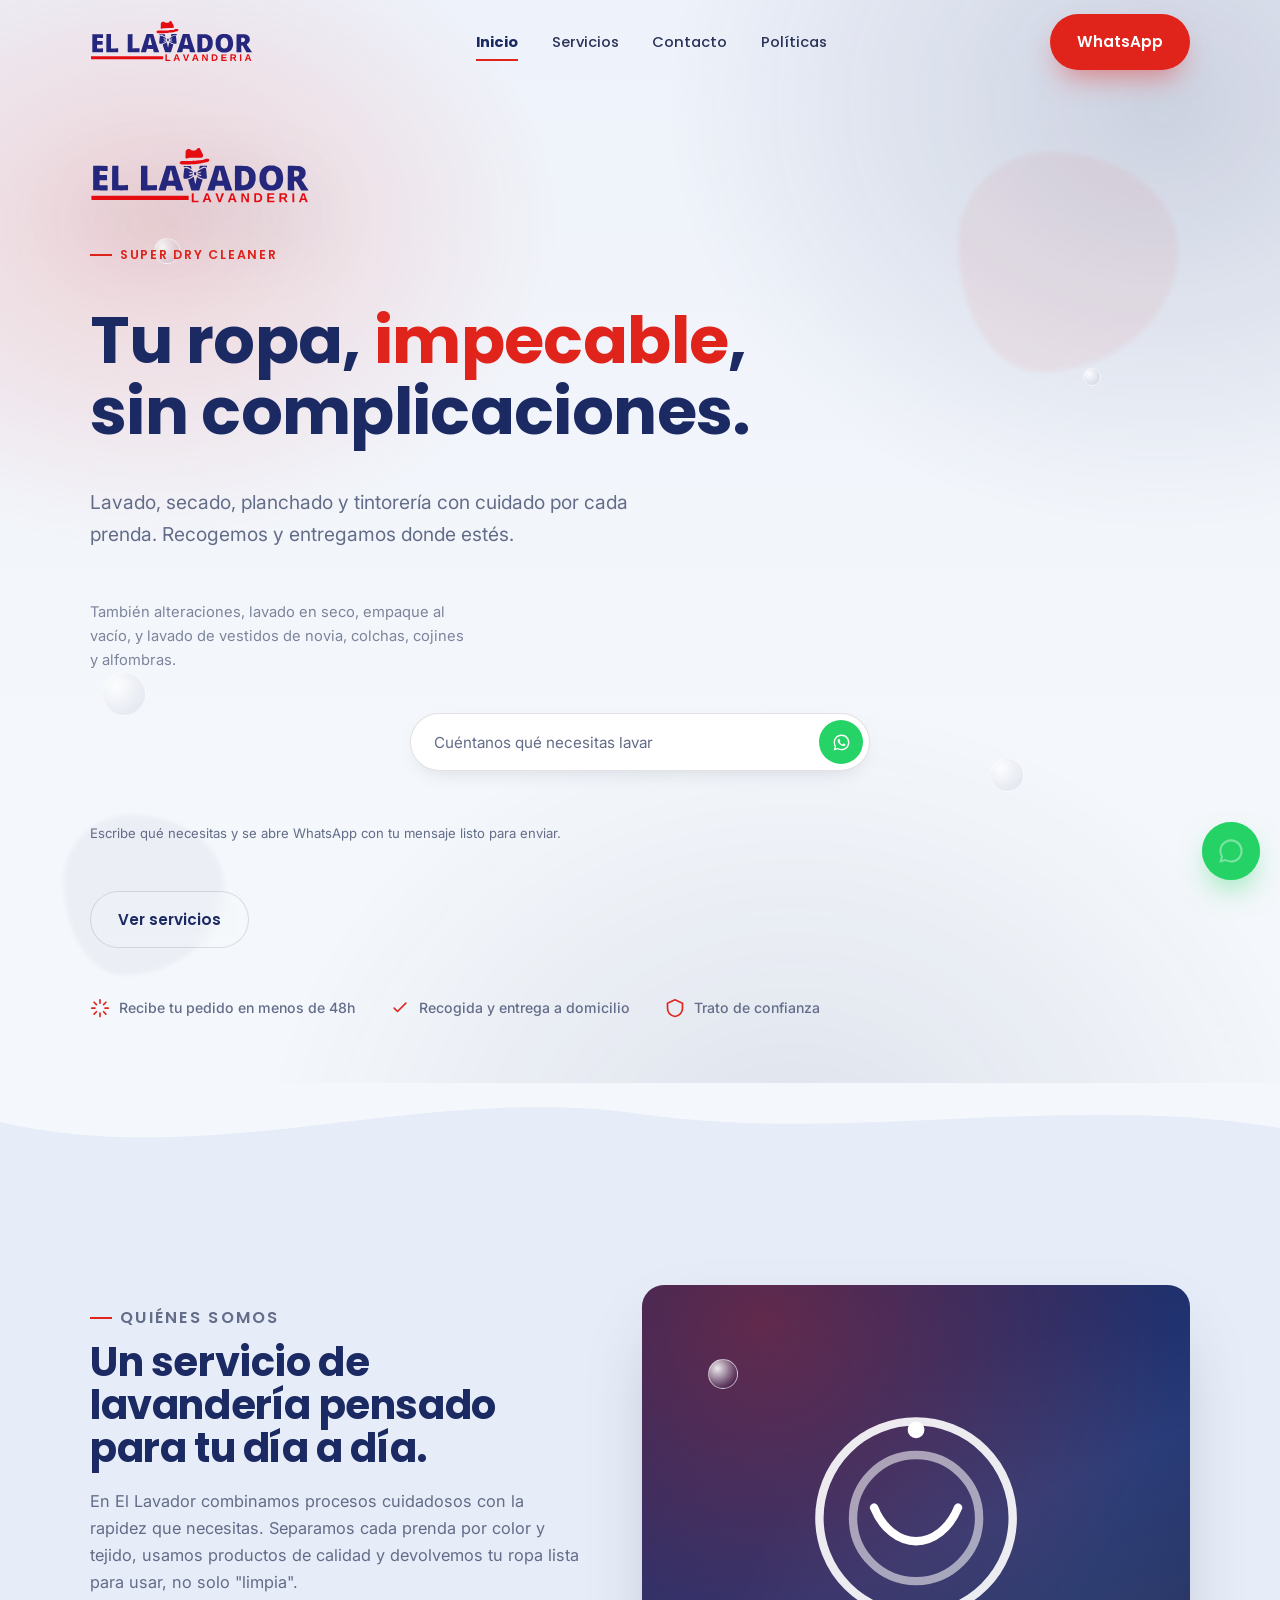
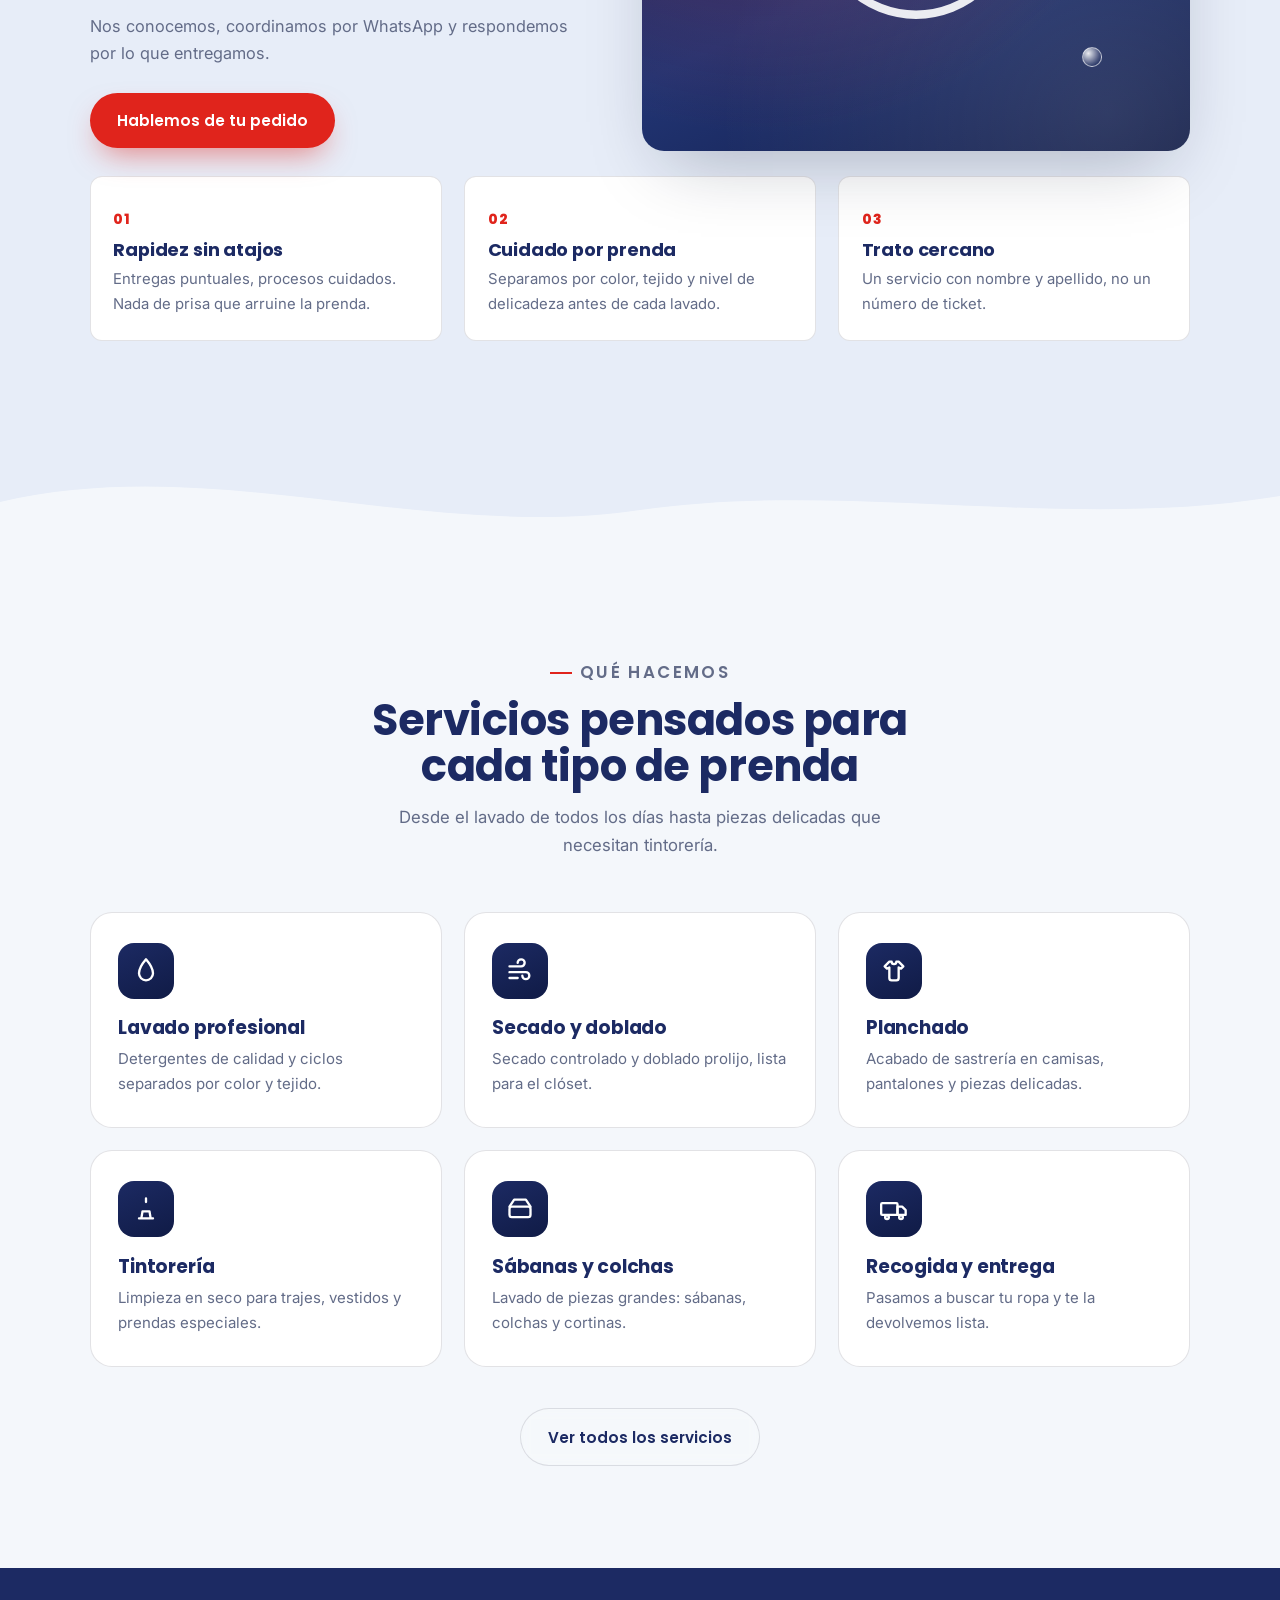
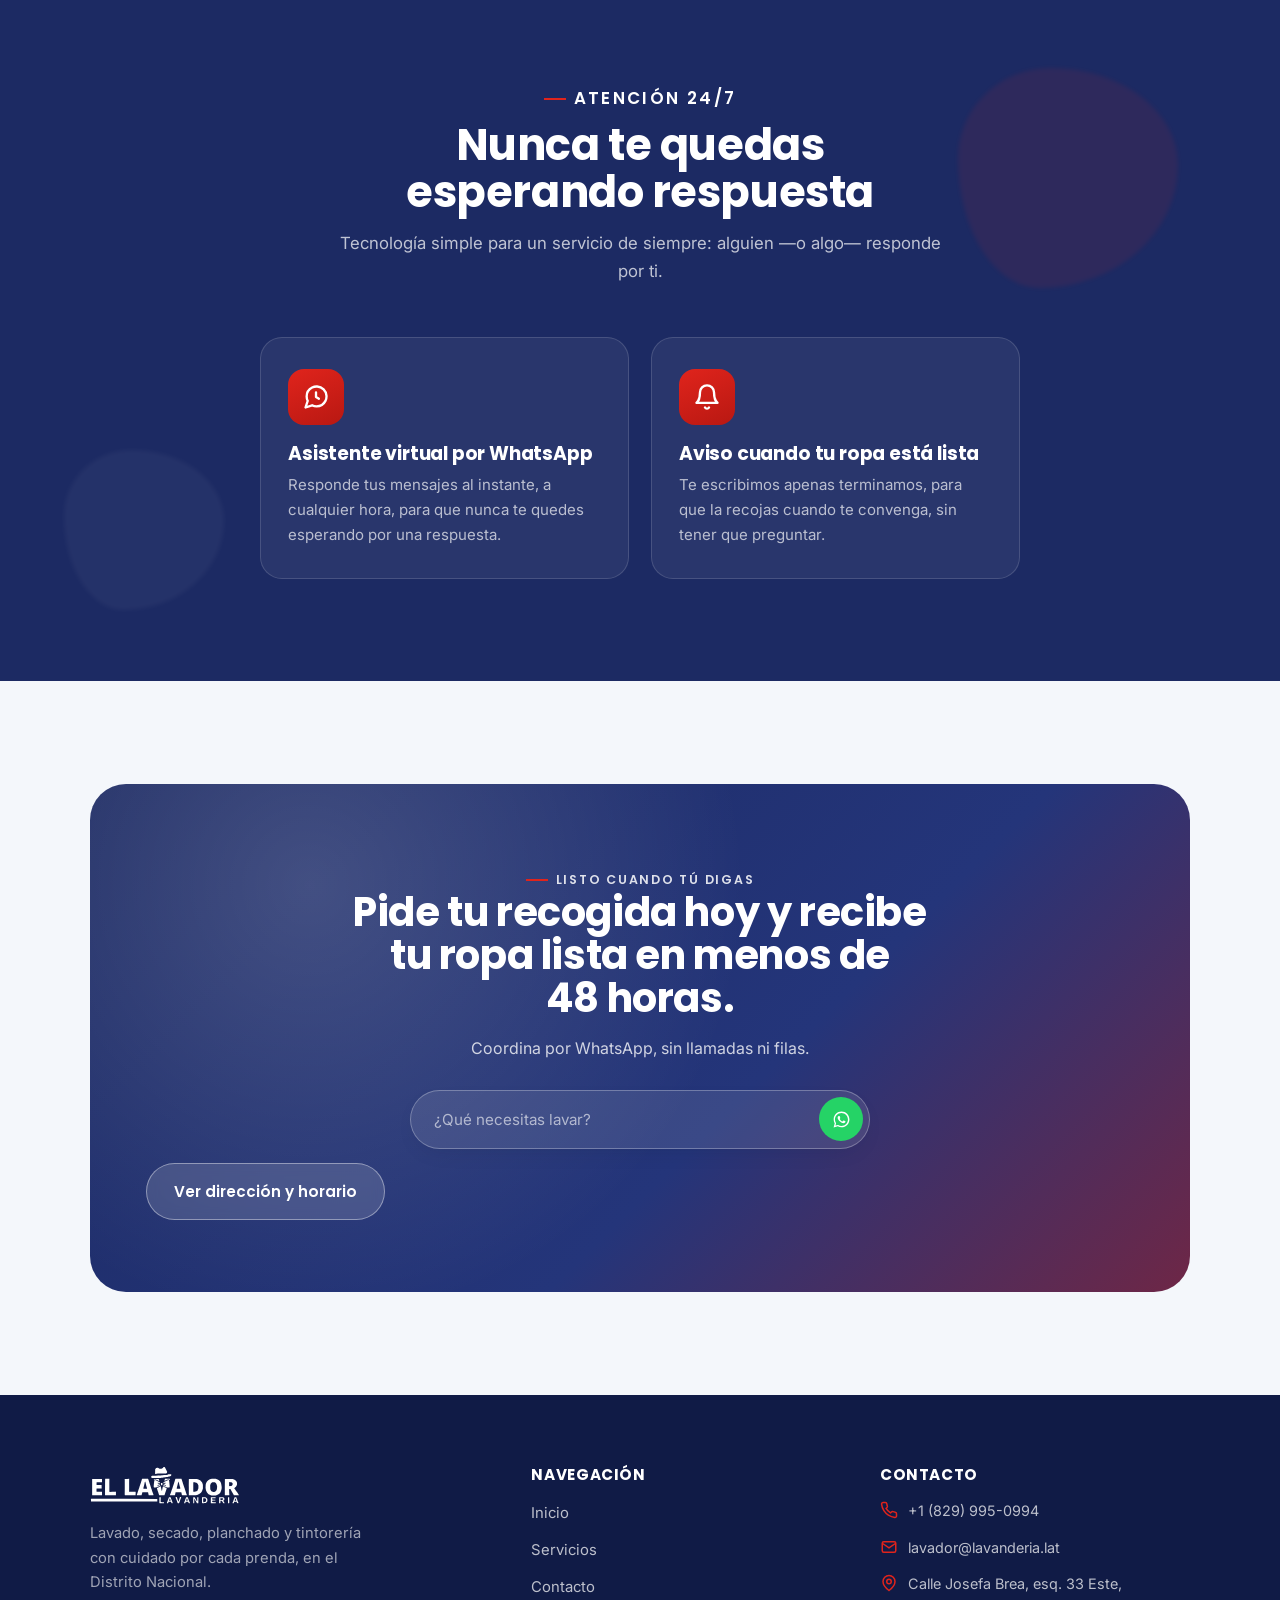
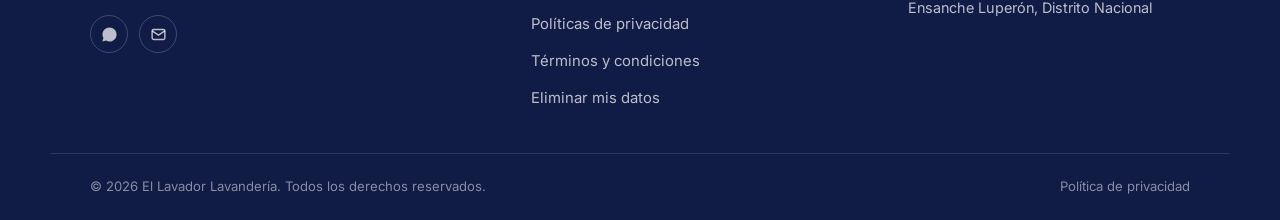
==== index.html @ 00ca337a "Add files via upload" ====
<!doctype html>
<html lang="es">
<head>
  <meta charset="utf-8">
  <meta name="viewport" content="width=device-width, initial-scale=1">
  <title>El Lavador Lavandería · Lavado, secado y planchado en Santo Domingo</title>
  <meta name="description" content="El Lavador Lavandería: lavado, secado, planchado, tintorería y recogida a domicilio en el Distrito Nacional, República Dominicana.">
  <link rel="preconnect" href="https://fonts.googleapis.com">
  <link rel="preconnect" href="https://fonts.gstatic.com" crossorigin>
  <link rel="stylesheet" href="https://fonts.googleapis.com/css2?family=Poppins:wght@500;600;700;800&family=Inter:wght@400;500;600&display=swap">
  <link rel="stylesheet" href="styles.css?v=20260746">
</head>
<body>
  <a class="skip-link" href="#main">Saltar al contenido</a>

  <header class="nav" data-nav>
    <div class="container nav-inner">
      <a class="brand" href="index.html" aria-label="El Lavador Lavandería — inicio">
        <img class="brand-logo-reveal" src="assets/img/logo-vector.svg" alt="El Lavador Lavandería" width="160" height="45">
      </a>
      <nav class="nav-links" aria-label="Navegación principal">
        <a href="index.html" aria-current="page">Inicio</a>
        <a href="servicios.html">Servicios</a>
        <a href="contacto.html">Contacto</a>
        <a href="politica.html">Políticas</a>
      </nav>
      <a class="btn btn-primary nav-cta" href="https://wa.me/18299950994" target="_blank" rel="noopener">
        WhatsApp
      </a>
      <button class="nav-toggle" aria-label="Abrir menú" aria-expanded="false">
        <span></span><span></span><span></span>
      </button>
    </div>
  </header>

  <div class="mobile-menu" aria-hidden="true">
    <a href="index.html" aria-current="page">Inicio</a>
    <a href="servicios.html">Servicios</a>
    <a href="contacto.html">Contacto</a>
    <a href="politica.html">Políticas</a>
    <a class="btn btn-primary" href="https://wa.me/18299950994" target="_blank" rel="noopener">Escribir por WhatsApp</a>
  </div>

  <main id="main">
    <!-- ============ HERO ============ -->
    <section class="hero">
      <div class="hero-mesh" aria-hidden="true"></div>
      <span class="hero-blob b1" aria-hidden="true"></span>
      <span class="hero-blob b2" aria-hidden="true"></span>
      <span class="bubble q1" aria-hidden="true"></span>
      <span class="bubble q2" aria-hidden="true"></span>
      <span class="bubble q3" aria-hidden="true"></span>
      <span class="bubble q4" aria-hidden="true"></span>

      <div class="container hero-inner">
        <div class="hero-lockup">
          <img src="assets/img/logo-vector.svg" alt="El Lavador Lavandería" width="640" height="180">
        </div>
        <p class="eyebrow">Super Dry Cleaner</p>
        <h1 class="hero-title">Tu ropa, <em>impecable</em>, sin complicaciones.</h1>
        <p class="hero-sub">Lavado, secado, planchado y tintorería con cuidado por cada prenda. Recogemos y entregamos donde estés.</p>
        <p class="hero-sub hero-sub-extra">También alteraciones, lavado en seco, empaque al vacío, y lavado de vestidos de novia, colchas, cojines y alfombras.</p>
        <form class="wa-quickform" data-wa-form action="https://wa.me/18299950994" method="GET" target="_blank">
          <input type="text" name="text" placeholder="Cuéntanos qué necesitas lavar" aria-label="Escribe tu mensaje para WhatsApp" required>
          <button type="submit" aria-label="Enviar por WhatsApp">
            <svg viewBox="0 0 24 24" fill="currentColor" aria-hidden="true"><path d="M12.04 2c-5.5 0-9.96 4.46-9.96 9.96 0 1.76.46 3.48 1.34 5L2 22l5.2-1.36a9.94 9.94 0 0 0 4.84 1.23h.01c5.5 0 9.96-4.46 9.96-9.96S17.54 2 12.04 2Zm0 18.2c-1.5 0-2.97-.4-4.26-1.16l-.3-.18-3.1.81.83-3.02-.2-.31a8.16 8.16 0 0 1-1.26-4.38c0-4.52 3.68-8.2 8.2-8.2 4.52 0 8.2 3.68 8.2 8.2 0 4.52-3.68 8.2-8.2 8.2Zm4.5-6.14c-.24-.12-1.44-.71-1.66-.79-.22-.08-.39-.12-.55.12-.16.24-.63.79-.78.95-.14.16-.28.18-.53.06-.24-.12-1.02-.38-1.95-1.2-.72-.64-1.2-1.44-1.35-1.68-.14-.24-.02-.37.11-.49.11-.11.24-.28.36-.42.12-.14.16-.24.24-.4.08-.16.04-.3-.02-.42-.06-.12-.55-1.33-.76-1.82-.2-.48-.4-.42-.55-.42h-.47c-.16 0-.42.06-.64.3-.22.24-.84.82-.84 2s.86 2.32.98 2.48c.12.16 1.7 2.6 4.12 3.64.58.25 1.03.4 1.38.51.58.18 1.11.16 1.52.1.46-.07 1.44-.59 1.64-1.16.2-.57.2-1.06.14-1.16-.06-.1-.22-.16-.46-.28Z"/></svg>
          </button>
        </form>
        <p class="wa-quickform-hint">Escribe qué necesitas y se abre WhatsApp con tu mensaje listo para enviar.</p>
        <div class="hero-actions" style="margin-top:.4rem">
          <a class="btn btn-ghost" href="servicios.html">Ver servicios</a>
        </div>
        <div class="hero-badges">
          <span class="hero-badge">
            <svg viewBox="0 0 24 24" fill="none" stroke="currentColor" stroke-width="2" stroke-linecap="round"><path d="M12 2v4M12 18v4M4.9 4.9l2.8 2.8M16.3 16.3l2.8 2.8M2 12h4M18 12h4M4.9 19.1l2.8-2.8M16.3 7.7l2.8-2.8"/></svg>
            Recibe tu pedido en menos de 48h
          </span>
          <span class="hero-badge">
            <svg viewBox="0 0 24 24" fill="none" stroke="currentColor" stroke-width="2" stroke-linecap="round" stroke-linejoin="round"><path d="M5 12l4 4 10-10"/></svg>
            Recogida y entrega a domicilio
          </span>
          <span class="hero-badge">
            <svg viewBox="0 0 24 24" fill="none" stroke="currentColor" stroke-width="2" stroke-linecap="round" stroke-linejoin="round"><path d="M12 2 3 6v6c0 5 3.8 8.7 9 10 5.2-1.3 9-5 9-10V6l-9-4Z"/></svg>
            Trato de confianza
          </span>
        </div>
      </div>
    </section>

    <div class="wave-divider" style="color:var(--bg-2)" aria-hidden="true">
      <svg viewBox="0 0 1440 100" preserveAspectRatio="none"><path fill="currentColor" d="M0,40 C240,90 480,0 720,32 C960,62 1200,10 1440,46 L1440,100 L0,100 Z"/></svg>
    </div>

    <!-- ============ ABOUT ============ -->
    <section class="about section section-bg-alt">
      <div class="container about-grid" data-reveal>
        <div class="about-copy">
          <p class="eyebrow">Quiénes somos</p>
          <h2>Un servicio de lavandería pensado para tu día a día.</h2>
          <p>En El Lavador combinamos procesos cuidadosos con la rapidez que necesitas. Separamos cada prenda por color y tejido, usamos productos de calidad y devolvemos tu ropa lista para usar, no solo "limpia".</p>
          <p>Nos conocemos, coordinamos por WhatsApp y respondemos por lo que entregamos.</p>
          <div class="hero-actions" style="margin-top:1.6rem">
            <a class="btn btn-primary" href="contacto.html">Hablemos de tu pedido</a>
          </div>
        </div>
        <div class="about-visual">
          <span class="bubble q1" style="width:30px;height:30px;top:16%;left:12%;" aria-hidden="true"></span>
          <span class="bubble q2" style="width:20px;height:20px;bottom:18%;right:16%;animation-delay:-2s" aria-hidden="true"></span>
          <div class="icon-wrap" aria-hidden="true">
            <svg viewBox="0 0 120 120" fill="none">
              <circle cx="60" cy="60" r="46" stroke="currentColor" stroke-width="4" opacity=".9"/>
              <circle cx="60" cy="60" r="30" stroke="currentColor" stroke-width="4" opacity=".55"/>
              <path d="M40 55c4 10 12 16 20 16s16-6 20-16" stroke="currentColor" stroke-width="4" stroke-linecap="round"/>
              <circle cx="60" cy="18" r="4" fill="currentColor"/>
            </svg>
          </div>
        </div>
      </div>

      <div class="container">
        <div class="pillars" data-reveal>
          <div class="pillar" data-tilt>
            <p class="num">01</p>
            <h3>Rapidez sin atajos</h3>
            <p>Entregas puntuales, procesos cuidados. Nada de prisa que arruine la prenda.</p>
          </div>
          <div class="pillar" data-tilt>
            <p class="num">02</p>
            <h3>Cuidado por prenda</h3>
            <p>Separamos por color, tejido y nivel de delicadeza antes de cada lavado.</p>
          </div>
          <div class="pillar" data-tilt>
            <p class="num">03</p>
            <h3>Trato cercano</h3>
            <p>Un servicio con nombre y apellido, no un número de ticket.</p>
          </div>
        </div>
      </div>
    </section>

    <div class="wave-divider flip" style="color:var(--bg-2)" aria-hidden="true">
      <svg viewBox="0 0 1440 100" preserveAspectRatio="none"><path fill="currentColor" d="M0,40 C240,90 480,0 720,32 C960,62 1200,10 1440,46 L1440,100 L0,100 Z"/></svg>
    </div>

    <!-- ============ SERVICES TEASER ============ -->
    <section class="section">
      <div class="container">
        <div class="section-head center" data-reveal>
          <p class="eyebrow">Qué hacemos</p>
          <h2>Servicios pensados para cada tipo de prenda</h2>
          <p>Desde el lavado de todos los días hasta piezas delicadas que necesitan tintorería.</p>
        </div>

        <div class="services-grid" data-reveal>
          <article class="service-card" data-tilt>
            <div class="service-icon">
              <svg viewBox="0 0 24 24" fill="none" stroke="currentColor" stroke-width="2" stroke-linecap="round" stroke-linejoin="round"><path d="M12 2s6 7 6 12a6 6 0 0 1-12 0c0-5 6-12 6-12Z"/></svg>
            </div>
            <h3>Lavado profesional</h3>
            <p>Detergentes de calidad y ciclos separados por color y tejido.</p>
          </article>

          <article class="service-card" data-tilt>
            <div class="service-icon">
              <svg viewBox="0 0 24 24" fill="none" stroke="currentColor" stroke-width="2" stroke-linecap="round" stroke-linejoin="round"><path d="M3 8h10a3 3 0 1 0-3-3M3 13h14a3 3 0 1 1-3 3M3 18h7"/></svg>
            </div>
            <h3>Secado y doblado</h3>
            <p>Secado controlado y doblado prolijo, lista para el clóset.</p>
          </article>

          <article class="service-card" data-tilt>
            <div class="service-icon">
              <svg viewBox="0 0 24 24" fill="none" stroke="currentColor" stroke-width="2" stroke-linecap="round" stroke-linejoin="round"><path d="M8 4 4 8l2 2 2-1v9a2 2 0 0 0 2 2h4a2 2 0 0 0 2-2v-9l2 1 2-2-4-4h-2a2 2 0 0 1-4 0Z"/></svg>
            </div>
            <h3>Planchado</h3>
            <p>Acabado de sastrería en camisas, pantalones y piezas delicadas.</p>
          </article>

          <article class="service-card" data-tilt>
            <div class="service-icon">
              <svg viewBox="0 0 24 24" fill="none" stroke="currentColor" stroke-width="2" stroke-linecap="round" stroke-linejoin="round"><path d="M12 3v3M8 20h8l-1-6H9l-1 6ZM6 20h12"/></svg>
            </div>
            <h3>Tintorería</h3>
            <p>Limpieza en seco para trajes, vestidos y prendas especiales.</p>
          </article>

          <article class="service-card" data-tilt>
            <div class="service-icon">
              <svg viewBox="0 0 24 24" fill="none" stroke="currentColor" stroke-width="2" stroke-linecap="round" stroke-linejoin="round"><rect x="3" y="10" width="18" height="9" rx="2"/><path d="M3 10 7 4h10l4 6"/></svg>
            </div>
            <h3>Sábanas y colchas</h3>
            <p>Lavado de piezas grandes: sábanas, colchas y cortinas.</p>
          </article>

          <article class="service-card" data-tilt>
            <div class="service-icon">
              <svg viewBox="0 0 24 24" fill="none" stroke="currentColor" stroke-width="2" stroke-linecap="round" stroke-linejoin="round"><rect x="1" y="7" width="14" height="10" rx="1"/><path d="M15 10h4l3 3v4h-7z"/><circle cx="6" cy="19" r="1.6"/><circle cx="18" cy="19" r="1.6"/></svg>
            </div>
            <h3>Recogida y entrega</h3>
            <p>Pasamos a buscar tu ropa y te la devolvemos lista.</p>
          </article>
        </div>

        <div style="text-align:center; margin-top:2.6rem" data-reveal>
          <a class="btn btn-ghost" href="servicios.html">Ver todos los servicios</a>
        </div>
      </div>
    </section>

    <!-- ============ ASISTENTE VIRTUAL ============ -->
    <section class="section section-bg-navy" style="overflow:clip">
      <span class="hero-blob b1" style="background:rgba(224,36,28,.18)" aria-hidden="true"></span>
      <span class="hero-blob b2" style="background:rgba(255,255,255,.08)" aria-hidden="true"></span>
      <div class="container">
        <div class="section-head center" data-reveal>
          <p class="eyebrow" style="color:#fff">Atención 24/7</p>
          <h2>Nunca te quedas esperando respuesta</h2>
          <p style="color:rgba(255,255,255,.72)">Tecnología simple para un servicio de siempre: alguien —o algo— responde por ti.</p>
        </div>

        <div class="services-grid" style="grid-template-columns:1fr;max-width:760px;margin-inline:auto" data-reveal>
          <div class="services-grid" style="grid-template-columns:repeat(auto-fit,minmax(260px,1fr))">

            <article class="service-card" data-tilt style="background:rgba(255,255,255,.06);border-color:rgba(255,255,255,.14)">
              <div class="service-icon" style="background:linear-gradient(155deg,var(--red),var(--red-2))">
                <svg viewBox="0 0 24 24" fill="none" stroke="currentColor" stroke-width="2" stroke-linecap="round" stroke-linejoin="round"><path d="M21 11.5a8.38 8.38 0 0 1-.9 3.8 8.5 8.5 0 0 1-7.6 4.7 8.38 8.38 0 0 1-3.8-.9L3 21l1.9-5.7a8.38 8.38 0 0 1-.9-3.8 8.5 8.5 0 0 1 4.7-7.6 8.38 8.38 0 0 1 3.8-.9h.5a8.48 8.48 0 0 1 8 8v.5Z"/><path d="M12 8v4l2.5 1.5"/></svg>
              </div>
              <h3 style="color:#fff">Asistente virtual por WhatsApp</h3>
              <p style="color:rgba(255,255,255,.68)">Responde tus mensajes al instante, a cualquier hora, para que nunca te quedes esperando por una respuesta.</p>
            </article>

            <article class="service-card" data-tilt style="background:rgba(255,255,255,.06);border-color:rgba(255,255,255,.14)">
              <div class="service-icon" style="background:linear-gradient(155deg,var(--red),var(--red-2))">
                <svg viewBox="0 0 24 24" fill="none" stroke="currentColor" stroke-width="2" stroke-linecap="round" stroke-linejoin="round"><path d="M18 8a6 6 0 1 0-12 0c0 7-3 9-3 9h18s-3-2-3-9"/><path d="M13.73 21a2 2 0 0 1-3.46 0"/></svg>
              </div>
              <h3 style="color:#fff">Aviso cuando tu ropa está lista</h3>
              <p style="color:rgba(255,255,255,.68)">Te escribimos apenas terminamos, para que la recojas cuando te convenga, sin tener que preguntar.</p>
            </article>

          </div>
        </div>
      </div>
    </section>

    <!-- ============ CTA BANNER ============ -->
    <section class="section">
      <div class="container">
        <div class="cta-banner" data-reveal>
          <p class="eyebrow" style="color:rgba(255,255,255,.85)">Listo cuando tú digas</p>
          <h2>Pide tu recogida hoy y recibe tu ropa lista en menos de 48 horas.</h2>
          <p>Coordina por WhatsApp, sin llamadas ni filas.</p>
          <form class="wa-quickform on-dark" data-wa-form action="https://wa.me/18299950994" method="GET" target="_blank" style="margin-top:1.8rem">
            <input type="text" name="text" placeholder="¿Qué necesitas lavar?" aria-label="Escribe tu mensaje para WhatsApp" required>
            <button type="submit" aria-label="Enviar por WhatsApp">
              <svg viewBox="0 0 24 24" fill="currentColor" aria-hidden="true"><path d="M12.04 2c-5.5 0-9.96 4.46-9.96 9.96 0 1.76.46 3.48 1.34 5L2 22l5.2-1.36a9.94 9.94 0 0 0 4.84 1.23h.01c5.5 0 9.96-4.46 9.96-9.96S17.54 2 12.04 2Zm0 18.2c-1.5 0-2.97-.4-4.26-1.16l-.3-.18-3.1.81.83-3.02-.2-.31a8.16 8.16 0 0 1-1.26-4.38c0-4.52 3.68-8.2 8.2-8.2 4.52 0 8.2 3.68 8.2 8.2 0 4.52-3.68 8.2-8.2 8.2Zm4.5-6.14c-.24-.12-1.44-.71-1.66-.79-.22-.08-.39-.12-.55.12-.16.24-.63.79-.78.95-.14.16-.28.18-.53.06-.24-.12-1.02-.38-1.95-1.2-.72-.64-1.2-1.44-1.35-1.68-.14-.24-.02-.37.11-.49.11-.11.24-.28.36-.42.12-.14.16-.24.24-.4.08-.16.04-.3-.02-.42-.06-.12-.55-1.33-.76-1.82-.2-.48-.4-.42-.55-.42h-.47c-.16 0-.42.06-.64.3-.22.24-.84.82-.84 2s.86 2.32.98 2.48c.12.16 1.7 2.6 4.12 3.64.58.25 1.03.4 1.38.51.58.18 1.11.16 1.52.1.46-.07 1.44-.59 1.64-1.16.2-.57.2-1.06.14-1.16-.06-.1-.22-.16-.46-.28Z"/></svg>
            </button>
          </form>
          <div class="hero-actions" style="margin-top:.9rem">
            <a class="btn btn-ghost" href="contacto.html">Ver dirección y horario</a>
          </div>
        </div>
      </div>
    </section>
  </main>

  <footer class="footer">
    <div class="container footer-inner">
      <div class="footer-brand">
        <img src="assets/img/logo-vector-white.svg" alt="El Lavador Lavandería" width="150" height="42">
        <p>Lavado, secado, planchado y tintorería con cuidado por cada prenda, en el Distrito Nacional.</p>
        <div class="footer-social">
          <a href="https://wa.me/18299950994" target="_blank" rel="noopener" aria-label="WhatsApp">
            <svg viewBox="0 0 24 24" fill="currentColor"><path d="M12.04 2c-5.5 0-9.96 4.46-9.96 9.96 0 1.76.46 3.48 1.34 5L2 22l5.2-1.36a9.94 9.94 0 0 0 4.84 1.23h.01c5.5 0 9.96-4.46 9.96-9.96S17.54 2 12.04 2Z"/></svg>
          </a>
          <a href="mailto:lavador@lavanderia.lat" aria-label="Correo">
            <svg viewBox="0 0 24 24" fill="none" stroke="currentColor" stroke-width="2"><rect x="3" y="5" width="18" height="14" rx="2"/><path d="m3 7 9 6 9-6"/></svg>
          </a>
        </div>
      </div>
      <div class="footer-nav">
        <h4>Navegación</h4>
        <ul class="footer-links">
          <li><a href="index.html">Inicio</a></li>
          <li><a href="servicios.html">Servicios</a></li>
          <li><a href="contacto.html">Contacto</a></li>
          <li><a href="politica.html">Políticas de privacidad</a></li>
          <li><a href="terminos.html">Términos y condiciones</a></li>
          <li><a href="eliminar-datos.html">Eliminar mis datos</a></li>
        </ul>
      </div>
      <div class="footer-contact-wrap">
        <h4>Contacto</h4>
        <ul class="footer-contact">
          <li>
            <svg viewBox="0 0 24 24" fill="none" stroke="currentColor" stroke-width="2"><path d="M22 16.92v3a2 2 0 0 1-2.18 2 19.79 19.79 0 0 1-8.63-3.07 19.5 19.5 0 0 1-6-6 19.79 19.79 0 0 1-3.07-8.67A2 2 0 0 1 4.11 2h3a2 2 0 0 1 2 1.72c.13.96.36 1.9.68 2.81a2 2 0 0 1-.45 2.11L8.09 9.91a16 16 0 0 0 6 6l1.27-1.27a2 2 0 0 1 2.11-.45c.91.32 1.85.55 2.81.68A2 2 0 0 1 22 16.92Z"/></svg>
            <span>+1 (829) 995-0994</span>
          </li>
          <li>
            <svg viewBox="0 0 24 24" fill="none" stroke="currentColor" stroke-width="2"><rect x="3" y="5" width="18" height="14" rx="2"/><path d="m3 7 9 6 9-6"/></svg>
            <span>lavador@lavanderia.lat</span>
          </li>
          <li>
            <svg viewBox="0 0 24 24" fill="none" stroke="currentColor" stroke-width="2"><path d="M20 10c0 6-8 12-8 12s-8-6-8-12a8 8 0 0 1 16 0Z"/><circle cx="12" cy="10" r="3"/></svg>
            <span>Calle Josefa Brea, esq. 33 Este, Ensanche Luperón, Distrito Nacional</span>
          </li>
        </ul>
      </div>
    </div>
    <div class="container footer-bottom">
      <span>© <span data-year>2026</span> El Lavador Lavandería. Todos los derechos reservados.</span>
      <a href="politica.html">Política de privacidad</a>
    </div>
  </footer>

  <div class="wa-chat" data-wa-chat>
    <div class="wa-chat-panel" data-wa-chat-panel>
      <div class="wa-chat-header">
        <div class="wa-chat-avatar"><img src="assets/img/logo-vector.svg" alt=""></div>
        <div class="wa-chat-who">
          <strong>El Lavador</strong>
          <span class="wa-chat-status"><i></i> Normalmente responde rápido</span>
        </div>
        <button class="wa-chat-close" type="button" data-wa-chat-toggle aria-label="Cerrar chat">&times;</button>
      </div>
      <div class="wa-chat-body">
        <p class="wa-chat-bubble">¡Hola! 👋 ¿Qué necesitas lavar? Escríbelo aquí y te respondemos por WhatsApp.</p>
      </div>
      <form class="wa-quickform wa-chat-form" data-wa-form action="https://wa.me/18299950994" method="GET" target="_blank">
        <input type="text" name="text" placeholder="Escribe tu mensaje..." aria-label="Mensaje para WhatsApp" required>
        <button type="submit" aria-label="Enviar por WhatsApp">
          <svg viewBox="0 0 24 24" fill="currentColor" aria-hidden="true"><path d="M12.04 2c-5.5 0-9.96 4.46-9.96 9.96 0 1.76.46 3.48 1.34 5L2 22l5.2-1.36a9.94 9.94 0 0 0 4.84 1.23h.01c5.5 0 9.96-4.46 9.96-9.96S17.54 2 12.04 2Zm0 18.2c-1.5 0-2.97-.4-4.26-1.16l-.3-.18-3.1.81.83-3.02-.2-.31a8.16 8.16 0 0 1-1.26-4.38c0-4.52 3.68-8.2 8.2-8.2 4.52 0 8.2 3.68 8.2 8.2 0 4.52-3.68 8.2-8.2 8.2Z"/></svg>
        </button>
      </form>
    </div>
    <a class="wa-float" href="https://wa.me/18299950994" target="_blank" rel="noopener" data-wa-chat-toggle aria-expanded="false" aria-label="Abrir chat de WhatsApp">
      <span class="ping" aria-hidden="true"></span>
      <svg viewBox="0 0 24 24" fill="currentColor" aria-hidden="true"><path d="M12.04 2c-5.5 0-9.96 4.46-9.96 9.96 0 1.76.46 3.48 1.34 5L2 22l5.2-1.36a9.94 9.94 0 0 0 4.84 1.23h.01c5.5 0 9.96-4.46 9.96-9.96S17.54 2 12.04 2Zm0 18.2c-1.5 0-2.97-.4-4.26-1.16l-.3-.18-3.1.81.83-3.02-.2-.31a8.16 8.16 0 0 1-1.26-4.38c0-4.52 3.68-8.2 8.2-8.2 4.52 0 8.2 3.68 8.2 8.2 0 4.52-3.68 8.2-8.2 8.2Z"/></svg>
    </a>
  </div>

  <script defer src="lib/gsap.min.js"></script>
  <script defer src="lib/ScrollTrigger.min.js"></script>
  <script defer src="lib/manifest.js"></script>
  <script defer src="main.js?v=20260746"></script>
</body>
</html>
---- styles.css ----
/* =============================================================
   1. Tokens
   ============================================================= */
:root {
  --bg:        #f4f7fb;
  --bg-2:      #e7edf8;
  --bg-3:      #dbe4f5;
  --paper:     #ffffff;
  --ink:       #10162e;
  --ink-soft:  #2a3358;
  --ink-mute:  #636c88;
  --navy:      #1c2a63;
  --navy-2:    #101b46;
  --navy-soft: rgba(28,42,99,0.08);
  --red:       #e0241c;
  --red-2:     #b81812;
  --red-soft:  rgba(224,36,28,0.1);
  --line:      rgba(16,22,46,0.12);
  --shadow-sm: 0 8px 24px -12px rgba(16,22,46,0.18);
  --shadow-lg: 0 30px 70px -24px rgba(16,22,46,0.28);
  --radius:    22px;
  --radius-sm: 12px;
  --ease-out:    cubic-bezier(0.16, 1, 0.3, 1);
  --ease-in:     cubic-bezier(0.7, 0, 0.84, 0);
  --ease-soft:   cubic-bezier(0.25, 0.46, 0.45, 0.94);
  --ease-bounce: cubic-bezier(0.34, 1.56, 0.64, 1);
  --nav-h: 84px;
}

@property --blob-angle {
  syntax: '<angle>';
  inherits: false;
  initial-value: 0deg;
}

/* =============================================================
   2. Reset & base
   ============================================================= */
*, *::before, *::after { box-sizing: border-box; margin: 0; }
html {
  -webkit-text-size-adjust: 100%;
  tab-size: 2;
  overflow-x: clip;
  scroll-behavior: smooth;
  scroll-padding-top: var(--nav-h);
}
@media (prefers-reduced-motion: reduce) { html { scroll-behavior: auto; } }

body {
  font-family: "Inter", -apple-system, BlinkMacSystemFont, "Segoe UI", system-ui, sans-serif;
  font-size: 16px;
  line-height: 1.65;
  color: var(--ink-soft);
  background: var(--bg);
  -webkit-font-smoothing: antialiased;
  -moz-osx-font-smoothing: grayscale;
  text-rendering: optimizeLegibility;
  overflow-x: clip;
  overscroll-behavior-y: none;
}

img, svg, video { display: block; max-width: 100%; }
img { height: auto; }
button { font: inherit; color: inherit; cursor: pointer; border: 0; background: none; }
a { color: inherit; text-decoration: none; }
p { text-wrap: pretty; }
ul, ol { list-style: none; padding: 0; }
h1, h2, h3, h4 {
  font-family: "Poppins", "Inter", sans-serif;
  color: var(--navy);
  text-wrap: pretty;
  line-height: 1.08;
  letter-spacing: -0.01em;
  font-weight: 700;
}
.hero-title, .section-head h2 { text-wrap: balance; }
@media (max-width: 539px) {
  .hero-title, .section-head h2 { text-wrap: pretty; }
}
::selection { background: var(--red); color: #fff; }

:focus-visible {
  outline: 2px solid var(--red);
  outline-offset: 3px;
  border-radius: 4px;
}

/* =============================================================
   3. Utilities
   ============================================================= */
.skip-link {
  position: fixed; top: -100px; left: 1rem;
  padding: .7rem 1.2rem; background: var(--navy); color: #fff;
  z-index: 9999; border-radius: 8px; font-weight: 600; transition: top .3s var(--ease-out);
}
.skip-link:focus { top: 1rem; }

.container {
  width: 100%;
  max-width: 1180px;
  margin-inline: auto;
  padding-inline: 1.25rem;
}
@media (min-width: 720px) { .container { padding-inline: 2rem; } }

.eyebrow {
  display: inline-flex;
  align-items: center;
  gap: .5rem;
  font-family: "Poppins", sans-serif;
  font-weight: 600;
  font-size: .78rem;
  letter-spacing: .14em;
  text-transform: uppercase;
  color: var(--red);
}
.eyebrow::before {
  content: "";
  width: 22px; height: 2px;
  background: var(--red);
  display: inline-block;
}
.eyebrow-multiline { line-height: 1.6; }
.eyebrow-multiline::before { display: none; }

.section { position: relative; padding-block: clamp(3.5rem, 8vw, 6.5rem); }
.section-bg-alt { background: var(--bg-2); }
.section-bg-navy { background: var(--navy); color: rgba(255,255,255,0.85); }
.section-bg-navy h2, .section-bg-navy h3 { color: #fff; }

.section-head { max-width: 640px; margin-bottom: clamp(2rem, 5vw, 3.25rem); }
.section-head.center { margin-inline: auto; text-align: center; }
.section-head h2 { font-size: clamp(1.9rem, 4vw, 2.7rem); margin-top: .6rem; }
.section-head p { color: var(--ink-mute); font-size: 1.05rem; margin-top: .9rem; }

.btn {
  display: inline-flex;
  align-items: center;
  gap: .55rem;
  padding: .95rem 1.7rem;
  border-radius: 999px;
  font-family: "Poppins", sans-serif;
  font-weight: 600;
  font-size: .95rem;
  transition: transform .35s var(--ease-out), box-shadow .35s var(--ease-out), background-color .3s var(--ease-out);
  white-space: nowrap;
}
.btn-primary {
  background: var(--red);
  color: #fff;
  box-shadow: 0 14px 30px -10px rgba(224,36,28,0.55);
}
.btn-primary:hover { transform: translateY(-3px); box-shadow: 0 20px 38px -12px rgba(224,36,28,0.6); background: var(--red-2); }
.btn-ghost {
  background: rgba(255,255,255,0.14);
  color: var(--navy);
  border: 1.5px solid var(--line);
  backdrop-filter: blur(6px);
}
.btn-ghost:hover { transform: translateY(-3px); border-color: var(--navy); background: rgba(28,42,99,0.06); }
.section-bg-navy .btn-ghost { color: #fff; border-color: rgba(255,255,255,0.3); }
.section-bg-navy .btn-ghost:hover { background: rgba(255,255,255,0.1); border-color: #fff; }
.btn svg { width: 18px; height: 18px; }

/* =============================================================
   4. Reveal / motion primitives
   ============================================================= */
.reveal { opacity: 0; transform: translateY(28px); transition: opacity .8s var(--ease-out), transform .8s var(--ease-out); }
.reveal.is-visible { opacity: 1; transform: none; }
.reveal[data-split] { opacity: 1; transform: none; }

@keyframes floatY {
  0%, 100% { transform: translateY(0); }
  50% { transform: translateY(-16px); }
}
@keyframes bobRotate {
  0%, 100% { transform: translateY(0) rotate(-3deg); }
  50% { transform: translateY(-14px) rotate(3deg); }
}
@keyframes drift {
  0% { transform: translate(0,0) scale(1); }
  50% { transform: translate(3%, -4%) scale(1.08); }
  100% { transform: translate(0,0) scale(1); }
}
@keyframes marquee {
  from { transform: translateX(0); }
  to { transform: translateX(-50%); }
}

/* =============================================================
   5. Navigation
   ============================================================= */
.nav {
  position: fixed; inset: 0 0 auto 0;
  height: var(--nav-h);
  display: flex; align-items: center;
  z-index: 500;
  background: transparent;
  transition: background-color .4s var(--ease-out), box-shadow .4s var(--ease-out), height .3s var(--ease-out);
}
.nav.is-scrolled {
  background: rgba(244,247,251,0.86);
  backdrop-filter: blur(14px) saturate(160%);
  -webkit-backdrop-filter: blur(14px) saturate(160%);
  box-shadow: 0 8px 30px -18px rgba(16,22,46,0.35);
  height: 72px;
}
.nav-inner { display: flex; align-items: center; justify-content: space-between; width: 100%; }
.brand { display: flex; align-items: center; gap: .6rem; }
.brand img { height: 42px; width: auto; }
.brand-logo-reveal {
  transition: opacity .45s var(--ease-out), transform .45s var(--ease-out);
}
.brand-logo-reveal.is-hidden {
  opacity: 0;
  transform: translateY(-8px);
  pointer-events: none;
}
.brand-word { font-family: "Poppins", sans-serif; font-weight: 800; font-size: 1.05rem; color: var(--navy); letter-spacing: -.01em; }
.brand-word em { color: var(--red); font-style: normal; }

.nav-links { display: none; align-items: center; gap: 2.1rem; }
.nav-links a {
  position: relative;
  font-family: "Poppins", sans-serif;
  font-weight: 500;
  font-size: .92rem;
  color: var(--ink-soft);
  padding-block: .3rem;
}
.nav-links a::after {
  content: ""; position: absolute; left: 0; bottom: -2px;
  width: 100%; height: 2px; background: var(--red);
  transform: scaleX(0); transform-origin: right;
  transition: transform .4s var(--ease-out);
}
.nav-links a:hover::after, .nav-links a[aria-current="page"]::after { transform: scaleX(1); transform-origin: left; }
.nav-links a[aria-current="page"] { color: var(--navy); font-weight: 700; }
.nav-cta { display: none; }

@media (min-width: 960px) {
  .nav-links { display: flex; }
  .nav-cta { display: inline-flex; }
}

.nav-toggle {
  display: flex; flex-direction: column; gap: 5px;
  width: 40px; height: 40px; align-items: center; justify-content: center;
  border-radius: 10px;
}
.nav-toggle span { width: 22px; height: 2px; background: var(--navy); border-radius: 2px; transition: transform .35s var(--ease-out), opacity .35s var(--ease-out); }
.nav-toggle[aria-expanded="true"] span:nth-child(1) { transform: translateY(7px) rotate(45deg); }
.nav-toggle[aria-expanded="true"] span:nth-child(2) { opacity: 0; }
.nav-toggle[aria-expanded="true"] span:nth-child(3) { transform: translateY(-7px) rotate(-45deg); }
@media (min-width: 960px) { .nav-toggle { display: none; } }

.mobile-menu {
  position: fixed; inset: 0; z-index: 490;
  background: var(--navy);
  display: flex; flex-direction: column;
  align-items: center; justify-content: center;
  gap: 1.6rem;
  opacity: 0; pointer-events: none;
  transition: opacity .4s var(--ease-out);
}
.mobile-menu.is-open { opacity: 1; pointer-events: auto; }
.mobile-menu a { font-family: "Poppins", sans-serif; font-weight: 600; font-size: 1.6rem; color: #fff; }
.mobile-menu a[aria-current="page"] { color: var(--red); }
.mobile-menu .btn-primary { margin-top: .8rem; }
@media (min-width: 960px) { .mobile-menu { display: none; } }

/* =============================================================
   6. Hero
   ============================================================= */
.hero {
  position: relative;
  min-height: 100svh;
  display: flex; align-items: center;
  padding-top: var(--nav-h);
  overflow: clip;
  background: linear-gradient(180deg, #eef2fa 0%, var(--bg) 70%);
}
.hero-mesh {
  position: absolute; inset: -10% -10% -30% -10%;
  z-index: 0;
  background:
    radial-gradient(38% 30% at 18% 22%, rgba(224,36,28,0.16), transparent 70%),
    radial-gradient(46% 40% at 84% 14%, rgba(28,42,99,0.16), transparent 70%),
    radial-gradient(50% 45% at 60% 85%, rgba(28,42,99,0.1), transparent 70%);
  filter: blur(10px);
  animation: drift 22s var(--ease-soft) infinite;
}
.hero-blob {
  position: absolute;
  border-radius: 42% 58% 63% 37% / 41% 44% 56% 59%;
  filter: blur(2px);
  opacity: .5;
  animation: drift 16s var(--ease-soft) infinite;
}
.hero-blob.b1 { width: 220px; height: 220px; background: var(--red-soft); top: 14%; right: 8%; animation-duration: 18s; }
.hero-blob.b2 { width: 160px; height: 160px; background: var(--navy-soft); bottom: 10%; left: 5%; animation-duration: 24s; animation-delay: -6s; }

.bubble {
  position: absolute;
  border-radius: 50%;
  background: radial-gradient(circle at 30% 30%, rgba(255,255,255,0.9), rgba(255,255,255,0.15) 60%, transparent 75%), rgba(28,42,99,0.06);
  border: 1px solid rgba(255,255,255,0.6);
  animation: floatY 7s ease-in-out infinite;
}
.hero .bubble.q1 { width: 26px; height: 26px; top: 22%; left: 12%; animation-duration: 6s; }
.hero .bubble.q2 { width: 44px; height: 44px; top: 62%; left: 8%; animation-duration: 8.5s; animation-delay: -2s; }
.hero .bubble.q3 { width: 18px; height: 18px; top: 34%; right: 14%; animation-duration: 5.5s; animation-delay: -1s; }
.hero .bubble.q4 { width: 34px; height: 34px; top: 70%; right: 20%; animation-duration: 7.5s; animation-delay: -3.5s; }

.hero-inner {
  position: relative; z-index: 2;
  width: 100%;
  display: grid;
  gap: 2.5rem;
  padding-block: 3rem;
  text-align: center;
  justify-items: center;
}
.hero-lockup { width: min(260px, 62vw); }
.hero-lockup img { animation: bobRotate 8s ease-in-out infinite; filter: drop-shadow(0 30px 40px rgba(16,22,46,0.22)); }
.hero-title {
  font-size: clamp(2.3rem, 6vw, 4.1rem);
  max-width: 16ch;
  margin-inline: auto;
}
.hero-title em { color: var(--red); font-style: normal; }
.hero-sub {
  max-width: 46ch; margin-inline: auto;
  color: var(--ink-mute);
  font-size: clamp(1.02rem, 1.6vw, 1.2rem);
}
.hero-sub-extra {
  font-size: .92rem;
  color: var(--ink-mute);
  opacity: .82;
  margin-top: .6rem;
  max-width: 42ch;
}
.hero-actions { display: flex; flex-wrap: wrap; gap: .9rem; justify-content: center; }

/* ---- WhatsApp quick-message form ---- */
.wa-quickform {
  display: flex;
  align-items: center;
  gap: .5rem;
  background: var(--paper);
  border: 1.5px solid var(--line);
  border-radius: 999px;
  padding: .4rem .4rem .4rem 1.3rem;
  max-width: 460px;
  width: 100%;
  margin-inline: auto;
  box-shadow: var(--shadow-sm);
  transition: border-color .3s var(--ease-out), box-shadow .3s var(--ease-out);
}
.wa-quickform:focus-within { border-color: var(--red); box-shadow: 0 0 0 4px rgba(224,36,28,.14); }
.wa-quickform input {
  flex: 1; min-width: 0;
  border: 0; outline: 0; background: transparent;
  font: inherit; font-size: .95rem; color: var(--ink);
  padding-block: .5rem;
}
.wa-quickform input::placeholder { color: var(--ink-mute); }
.wa-quickform button {
  flex-shrink: 0;
  width: 44px; height: 44px; border-radius: 50%;
  background: #25D366; color: #fff;
  display: grid; place-items: center;
  transition: transform .35s var(--ease-bounce), background-color .3s var(--ease-out);
}
.wa-quickform button:hover { transform: scale(1.08); background: #20bd5a; }
.wa-quickform button svg { width: 19px; height: 19px; margin-left: 2px; }

.wa-quickform.on-dark { background: rgba(255,255,255,.1); border-color: rgba(255,255,255,.28); }
.wa-quickform.on-dark input { color: #fff; }
.wa-quickform.on-dark input::placeholder { color: rgba(255,255,255,.6); }

.wa-quickform-hint { font-size: .82rem; color: var(--ink-mute); margin-top: .7rem; }
.section-bg-navy .wa-quickform-hint, .cta-banner .wa-quickform-hint { color: rgba(255,255,255,.6); }
.hero-badges {
  display: flex; flex-wrap: wrap; gap: 1.6rem 2.2rem; justify-content: center;
  margin-top: .5rem;
}
.hero-badge { display: flex; align-items: center; gap: .55rem; font-size: .88rem; color: var(--ink-mute); font-weight: 500; }
.hero-badge svg { width: 20px; height: 20px; color: var(--red); flex-shrink: 0; }

/* =============================================================
   7. Wave dividers
   ============================================================= */
.wave-divider { display: block; line-height: 0; position: relative; z-index: 3; margin-top: -1px; }
.wave-divider svg { width: 100%; height: clamp(40px, 9vw, 100px); display: block; }
.wave-divider.flip svg { transform: scaleY(-1); }

/* =============================================================
   8. About / intro
   ============================================================= */
.about { position: relative; }
.about-grid {
  display: grid;
  gap: 2.75rem;
  align-items: center;
}
@media (min-width: 860px) {
  .about-grid { grid-template-columns: .95fr 1.05fr; gap: 3.5rem; }
  .about-grid.reverse { direction: rtl; }
  .about-grid.reverse > * { direction: ltr; }
}
.about-copy p { margin-top: 1.1rem; color: var(--ink-mute); font-size: 1.02rem; }
.about-copy h2 { font-size: clamp(1.8rem, 3.6vw, 2.5rem); margin-top: .6rem; }

.about-visual {
  position: relative;
  aspect-ratio: 4/3.4;
  display: grid; place-items: center;
  border-radius: var(--radius);
  background: linear-gradient(155deg, var(--navy) 0%, #223574 55%, var(--navy-2) 100%);
  overflow: hidden;
  box-shadow: var(--shadow-lg);
}
.about-visual::before {
  content: "";
  position: absolute; inset: -20%;
  background: radial-gradient(circle at 30% 20%, rgba(224,36,28,0.35), transparent 55%),
              radial-gradient(circle at 75% 80%, rgba(255,255,255,0.12), transparent 50%);
  animation: drift 20s var(--ease-soft) infinite;
}
.about-visual .bubble { position: absolute; }
.about-visual .icon-wrap { position: relative; z-index: 2; width: 46%; animation: floatY 6s ease-in-out infinite; }
.about-visual .icon-wrap svg { width: 100%; height: auto; color: #fff; }

.pillars { display: grid; gap: 1.4rem; margin-top: 1.6rem; }
@media (min-width: 640px) { .pillars { grid-template-columns: repeat(3, 1fr); } }
.pillar {
  background: var(--paper);
  border: 1px solid var(--line);
  border-radius: var(--radius-sm);
  padding: 1.5rem 1.4rem;
  transition: transform .4s var(--ease-out), box-shadow .4s var(--ease-out), border-color .4s var(--ease-out);
}
.pillar:hover { transform: translateY(-6px); box-shadow: var(--shadow-sm); border-color: transparent; }
.pillar .num { font-family: "Poppins", sans-serif; font-weight: 800; font-size: .85rem; color: var(--red); letter-spacing: .08em; }
.pillar h3 { font-size: 1.12rem; margin-top: .5rem; }
.pillar p { font-size: .93rem; color: var(--ink-mute); margin-top: .5rem; }

/* =============================================================
   9. Service cards
   ============================================================= */
.services-grid { display: grid; gap: 1.35rem; }
@media (min-width: 640px) { .services-grid { grid-template-columns: repeat(2, 1fr); } }
@media (min-width: 960px) { .services-grid { grid-template-columns: repeat(3, 1fr); } }

.service-card {
  position: relative;
  background: var(--paper);
  border: 1px solid var(--line);
  border-radius: var(--radius);
  padding: 1.9rem 1.7rem;
  overflow: hidden;
  transition: transform .45s var(--ease-out), box-shadow .45s var(--ease-out), border-color .45s var(--ease-out);
}
.service-card::after {
  content: "";
  position: absolute; inset: -60% -20% auto auto; width: 60%; aspect-ratio: 1;
  background: radial-gradient(circle, rgba(224,36,28,0.14), transparent 70%);
  opacity: 0; transition: opacity .5s var(--ease-out);
}
.service-card:hover { transform: translateY(-8px) rotate(-.4deg); box-shadow: var(--shadow-lg); border-color: transparent; }
.service-card:hover::after { opacity: 1; }
.service-icon {
  width: 56px; height: 56px;
  border-radius: 16px;
  display: grid; place-items: center;
  background: linear-gradient(155deg, var(--navy), var(--navy-2));
  color: #fff;
  margin-bottom: 1.2rem;
  transition: transform .5s var(--ease-bounce);
}
.service-card:hover .service-icon { transform: rotate(-8deg) scale(1.06); }
.service-icon svg { width: 28px; height: 28px; }
.service-card h3 { font-size: 1.18rem; }
.service-card p { font-size: .94rem; color: var(--ink-mute); margin-top: .55rem; }

.service-card.is-express {
  border-color: var(--red);
  background: linear-gradient(180deg, rgba(224,36,28,.06), var(--paper) 45%);
}
.service-card.is-express .service-icon { background: linear-gradient(155deg, var(--red), var(--red-2)); }
.express-tag {
  position: absolute; top: 1.3rem; right: 1.3rem;
  font-family: "Poppins", sans-serif; font-weight: 700; font-size: .68rem;
  letter-spacing: .04em; text-transform: uppercase;
  color: var(--red); background: var(--red-soft);
  padding: .3rem .6rem; border-radius: 999px;
}

/* =============================================================
   10. CTA banner
   ============================================================= */
.cta-banner {
  position: relative;
  border-radius: clamp(20px, 4vw, 36px);
  padding: clamp(2.5rem, 6vw, 4.5rem) clamp(1.6rem, 5vw, 3.5rem);
  background: linear-gradient(135deg, var(--navy) 0%, #24357a 60%, var(--red-2) 140%);
  color: #fff;
  overflow: hidden;
  text-align: center;
  isolation: isolate;
}
.cta-banner::before {
  content: "";
  position: absolute; inset: 0; z-index: -1;
  background: radial-gradient(circle at 20% 20%, rgba(255,255,255,0.16), transparent 45%);
}
.cta-banner h2 { color: #fff; font-size: clamp(1.7rem, 4vw, 2.5rem); max-width: 22ch; margin-inline: auto; }
.cta-banner p { color: rgba(255,255,255,0.78); margin-top: .9rem; max-width: 42ch; margin-inline: auto; }
.cta-banner .hero-actions { margin-top: 1.8rem; }
.cta-banner .btn-ghost { color: #fff; border-color: rgba(255,255,255,0.4); }
.cta-banner .btn-ghost:hover { background: rgba(255,255,255,0.14); }

/* =============================================================
   11. Footer
   ============================================================= */
.footer { background: var(--navy-2); color: rgba(255,255,255,0.72); position: relative; }
.footer-inner {
  display: grid; gap: 2.4rem;
  padding-block: clamp(3rem, 6vw, 4.5rem) 2rem;
}
@media (min-width: 780px) { .footer-inner { grid-template-columns: 1.3fr 1fr 1fr; } }
.footer-brand .brand-word { color: #fff; }
.footer-brand p { margin-top: 1rem; font-size: .92rem; max-width: 32ch; color: rgba(255,255,255,0.6); }
.footer-social { display: flex; gap: .7rem; margin-top: 1.3rem; }
.footer-social a {
  width: 38px; height: 38px; border-radius: 50%;
  border: 1px solid rgba(255,255,255,0.2);
  display: grid; place-items: center;
  transition: background-color .35s var(--ease-out), transform .35s var(--ease-out);
}
.footer-social a:hover { background: var(--red); transform: translateY(-3px); }
.footer-social svg { width: 17px; height: 17px; }

.footer h4 { color: #fff; font-family: "Poppins", sans-serif; font-size: .95rem; letter-spacing: .04em; text-transform: uppercase; margin-bottom: 1rem; }
.footer-links li { margin-bottom: .65rem; }
.footer-links a { font-size: .93rem; transition: color .3s var(--ease-out), padding-left .3s var(--ease-out); }
.footer-links a:hover { color: #fff; padding-left: 4px; }
.footer-contact li { display: flex; gap: .6rem; margin-bottom: .8rem; font-size: .9rem; align-items: flex-start; }
.footer-contact svg { width: 18px; height: 18px; flex-shrink: 0; margin-top: 2px; color: var(--red); }

.footer-bottom {
  border-top: 1px solid rgba(255,255,255,0.12);
  padding-block: 1.4rem;
  display: flex; flex-wrap: wrap; gap: .8rem 1.6rem;
  justify-content: space-between; align-items: center;
  font-size: .82rem; color: rgba(255,255,255,0.5);
}
@media (max-width: 719px) {
  .footer-bottom { padding-bottom: 5.5rem; }
}
.footer-bottom a:hover { color: #fff; }

/* =============================================================
   12. WhatsApp floating chat widget
   ============================================================= */
.wa-chat { position: fixed; right: 1.25rem; bottom: 1.25rem; z-index: 400; }

.wa-float {
  position: relative; z-index: 2;
  width: 58px; height: 58px; border-radius: 50%;
  background: #25D366; color: #fff;
  display: grid; place-items: center;
  box-shadow: 0 14px 30px -8px rgba(37,211,102,0.55);
  transition: transform .35s var(--ease-bounce);
}
.wa-float:hover { transform: scale(1.08); }
.wa-float svg { width: 28px; height: 28px; }
.wa-float .ping {
  position: absolute; inset: 0; border-radius: 50%;
  background: #25D366; opacity: .6;
  animation: waPing 2.6s ease-out infinite;
}
@keyframes waPing {
  0% { transform: scale(1); opacity: .5; }
  70%, 100% { transform: scale(1.6); opacity: 0; }
}
@media (prefers-reduced-motion: reduce) { .wa-float .ping { animation: none; display: none; } }

.wa-chat-panel {
  position: fixed; right: 1.25rem; bottom: 5.75rem;
  width: min(324px, calc(100vw - 2.5rem));
  max-height: min(440px, calc(100vh - 7.5rem));
  display: flex; flex-direction: column;
  background: var(--paper);
  border-radius: 20px;
  box-shadow: var(--shadow-lg);
  transform-origin: bottom right;
  opacity: 0; transform: translateY(14px) scale(.94);
  pointer-events: none;
  transition: opacity .3s var(--ease-out), transform .35s var(--ease-bounce);
}
.wa-chat-panel.is-open { opacity: 1; transform: translateY(0) scale(1); pointer-events: auto; }

.wa-chat-header {
  background: linear-gradient(135deg, #29d16b, #1fb958);
  color: #fff; padding: 1rem 1.1rem;
  display: flex; align-items: center; gap: .7rem;
  position: relative;
  flex-shrink: 0;
  border-radius: 20px 20px 0 0;
}
.wa-chat-avatar {
  width: 40px; height: 40px; border-radius: 50%;
  background: #fff; display: grid; place-items: center;
  overflow: hidden; flex-shrink: 0; padding: 6px;
}
.wa-chat-avatar img { width: 100%; height: 100%; object-fit: contain; }
.wa-chat-who strong { display: block; font-family: "Poppins", sans-serif; font-size: .95rem; }
.wa-chat-status { font-size: .74rem; opacity: .92; display: flex; align-items: center; gap: .4rem; margin-top: .1rem; }
.wa-chat-status i { width: 7px; height: 7px; border-radius: 50%; background: #baffc9; display: inline-block; flex-shrink: 0; }
.wa-chat-close {
  position: absolute; top: .7rem; right: .8rem;
  width: 26px; height: 26px; border-radius: 50%;
  background: rgba(255,255,255,.2); color: #fff;
  display: grid; place-items: center; font-size: 1.1rem; line-height: 1;
  transition: background-color .25s var(--ease-out);
}
.wa-chat-close:hover { background: rgba(255,255,255,.32); }

.wa-chat-body { padding: 1rem 1.1rem .3rem; background: #eef2ea; overflow-y: auto; flex: 1 1 auto; min-height: 0; }
.wa-chat-bubble {
  background: #fff; padding: .7rem .95rem; border-radius: 14px 14px 14px 4px;
  font-size: .87rem; line-height: 1.5; color: var(--ink-soft);
  box-shadow: var(--shadow-sm); max-width: 90%;
}

.wa-chat-form { width: auto; margin: .9rem 1.1rem 1.1rem; max-width: none; flex-shrink: 0; }

/* =============================================================
   13. Page hero (interior pages)
   ============================================================= */
.page-hero {
  padding-top: calc(var(--nav-h) + 3rem);
  padding-bottom: 3.5rem;
  text-align: center;
  background: linear-gradient(180deg, #eef2fa 0%, var(--bg) 100%);
  position: relative;
  overflow: clip;
}
.page-hero h1 { font-size: clamp(2rem, 5vw, 3.1rem); margin-top: .6rem; }
.page-hero p { max-width: 52ch; margin: 1rem auto 0; color: var(--ink-mute); font-size: 1.05rem; }
.page-hero .eyebrow { justify-content: center; }
.page-hero .section-head { margin-inline: auto; }

/* =============================================================
   14. Contact page
   ============================================================= */
.contact-grid { display: grid; gap: 2.4rem; }
@media (min-width: 900px) { .contact-grid { grid-template-columns: 1fr 1fr; gap: 3rem; } }
.contact-card {
  background: var(--paper); border: 1px solid var(--line); border-radius: var(--radius);
  padding: 2rem; box-shadow: var(--shadow-sm);
}
.contact-list li { display: flex; gap: 1rem; padding-block: 1rem; border-bottom: 1px dashed var(--line); }
.contact-list li:last-child { border-bottom: 0; }
.contact-list .ic { width: 44px; height: 44px; border-radius: 12px; background: var(--navy-soft); color: var(--navy); display: grid; place-items: center; flex-shrink: 0; }
.contact-list .ic svg { width: 22px; height: 22px; }
.contact-list h3 { font-size: .95rem; color: var(--navy); }
.contact-list p, .contact-list a { font-size: .93rem; color: var(--ink-mute); }
.contact-list a:hover { color: var(--red); }

.hours-table { width: 100%; border-collapse: collapse; margin-top: .5rem; }
.hours-table td { padding: .6rem 0; border-bottom: 1px dashed var(--line); font-size: .95rem; }
.hours-table tr:last-child td { border-bottom: 0; }
.hours-table td:first-child { color: var(--ink); font-weight: 600; }
.hours-table td:last-child { text-align: right; color: var(--ink-mute); white-space: nowrap; }
@media (max-width: 479px) {
  .hours-table tr { display: flex; flex-direction: column; padding-block: .5rem; }
  .hours-table td { padding: 0; border-bottom: 0; }
  .hours-table td:last-child { text-align: left; }
}

.map-frame {
  border-radius: var(--radius); overflow: hidden; border: 1px solid var(--line);
  box-shadow: var(--shadow-sm); aspect-ratio: 4/3; width: 100%;
}
.map-frame iframe { width: 100%; height: 100%; border: 0; }

/* =============================================================
   15. Policy page — language tabs
   ============================================================= */
.lang-tabs {
  display: inline-flex; gap: .3rem; padding: .3rem; border-radius: 999px;
  background: var(--bg-2); border: 1px solid var(--line); margin: 0 auto 2.5rem;
}
.lang-tab {
  padding: .55rem 1.3rem; border-radius: 999px; font-family: "Poppins", sans-serif;
  font-weight: 600; font-size: .88rem; color: var(--ink-mute);
  transition: background-color .3s var(--ease-out), color .3s var(--ease-out);
}
.lang-tab[aria-selected="true"] { background: var(--navy); color: #fff; }
.lang-wrap { max-width: 800px; margin-inline: auto; }
.lang-wrap.is-hidden { display: none; }
.lang-wrap > h2:first-of-type { font-size: clamp(1.9rem, 4vw, 2.6rem); }
.lang-wrap > p:first-of-type { color: var(--ink-mute); margin-top: .5rem; margin-bottom: 2.2rem; }
.policy-body h2 { font-size: 1.35rem; margin-top: 2.4rem; margin-bottom: .8rem; }
.policy-body h3 { font-size: 1.08rem; margin-top: 1.6rem; margin-bottom: .6rem; color: var(--ink); }
.policy-body h4 { font-size: .98rem; margin-top: 1.2rem; margin-bottom: .5rem; color: var(--ink); }
.policy-body p { margin-bottom: .9rem; color: var(--ink-soft); font-size: .97rem; }
.policy-body ul { margin: 0 0 1rem 0; }
.policy-body li { position: relative; padding-left: 1.4rem; margin-bottom: .55rem; font-size: .95rem; color: var(--ink-soft); }
.policy-body li::before { content: "—"; position: absolute; left: 0; color: var(--red); }
.policy-body a { color: var(--red); text-decoration: underline; text-underline-offset: 3px; }
.policy-body strong { color: var(--ink); }
.policy-updated { display: inline-block; font-size: .85rem; color: var(--ink-mute); background: var(--bg-2); padding: .4rem .9rem; border-radius: 999px; margin-bottom: 1.5rem; }

/* =============================================================
   16. Responsive breakpoints (global tweaks)
   ============================================================= */
@media (min-width: 720px) {
  .hero-inner { padding-block: 4rem; }
}
@media (min-width: 960px) {
  .hero-inner { text-align: left; justify-items: start; grid-template-columns: 1fr; }
  .hero-title, .hero-sub { margin-inline: 0; }
  .hero-actions, .hero-badges { justify-content: flex-start; }
  .hero-lockup { width: 220px; }
}
@media (min-width: 1280px) { .container { padding-inline: 2.5rem; } }

/* =============================================================
   17. Reduced motion — only intrusive effects
   ============================================================= */
@media (prefers-reduced-motion: reduce) {
  .hero-mesh, .hero-blob, .about-visual::before { animation: none; }
  .bubble, .hero-lockup img, .about-visual .icon-wrap { animation: none; }
}
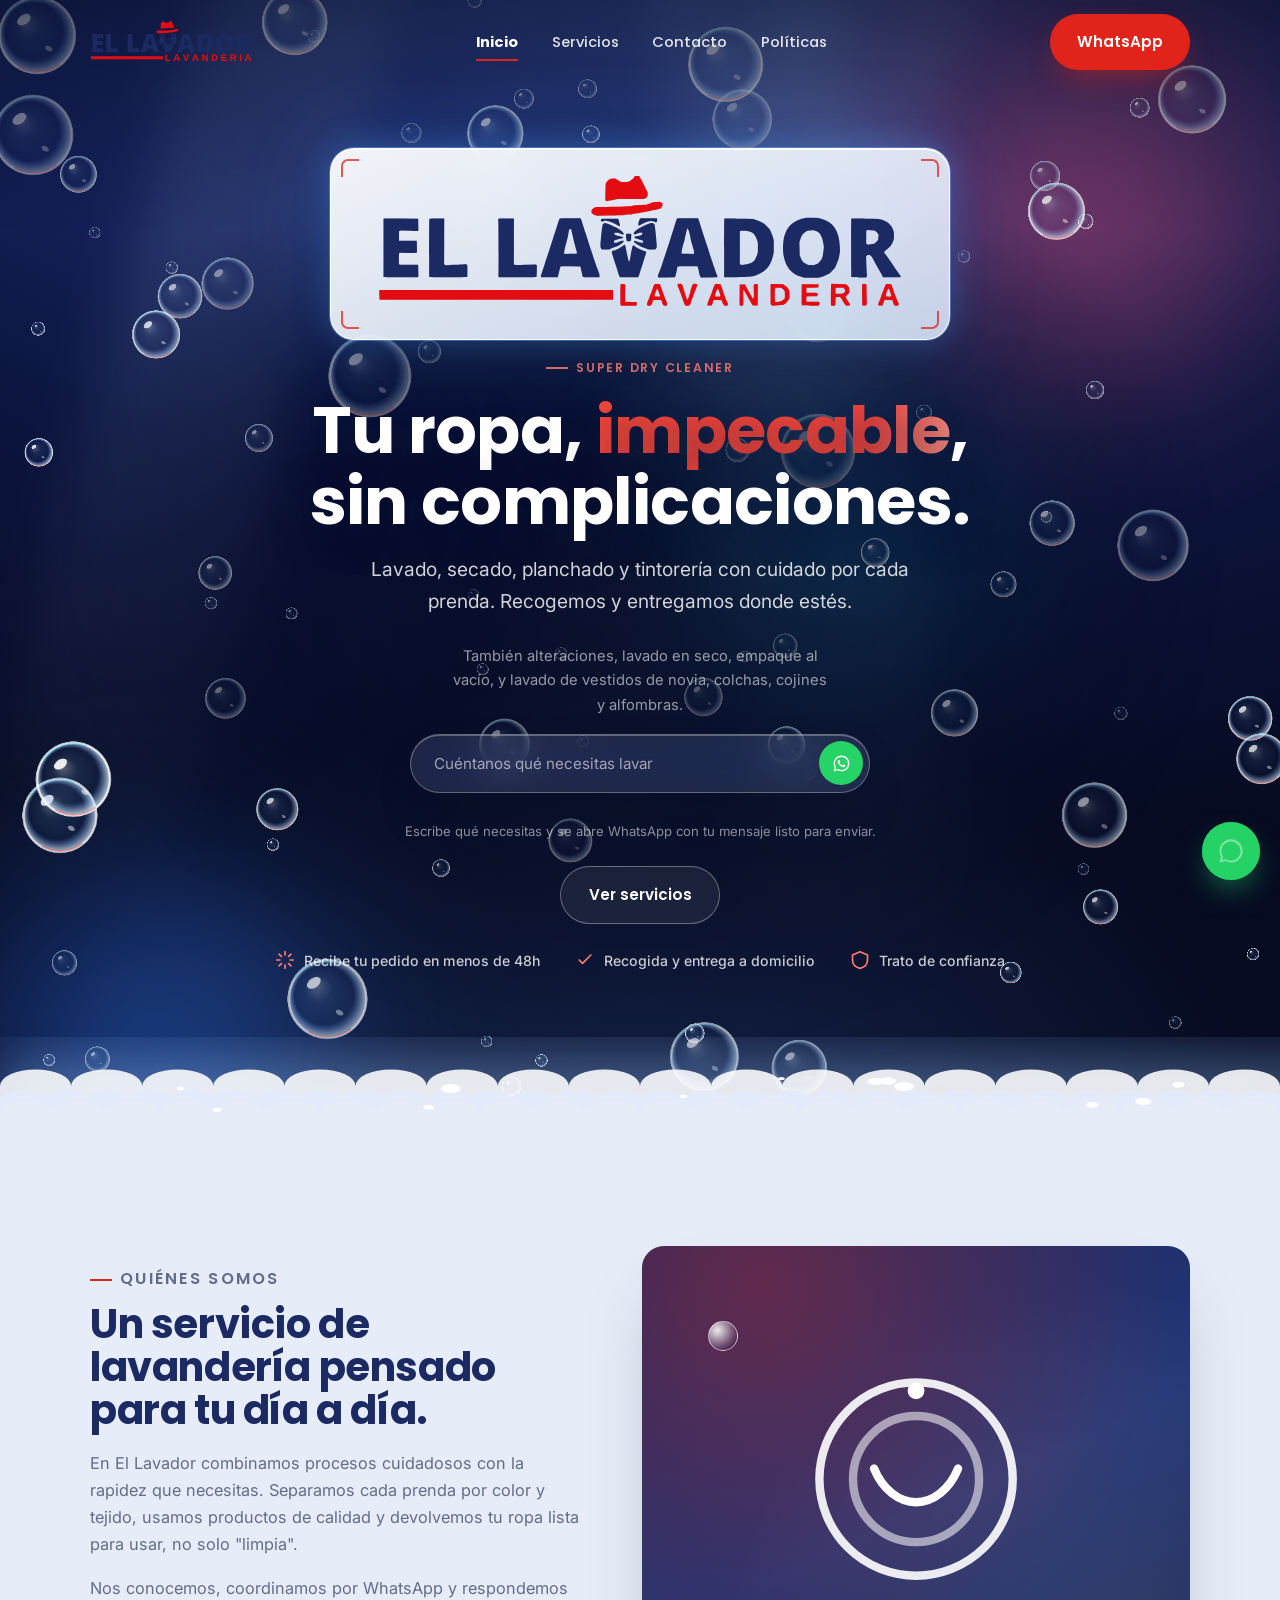
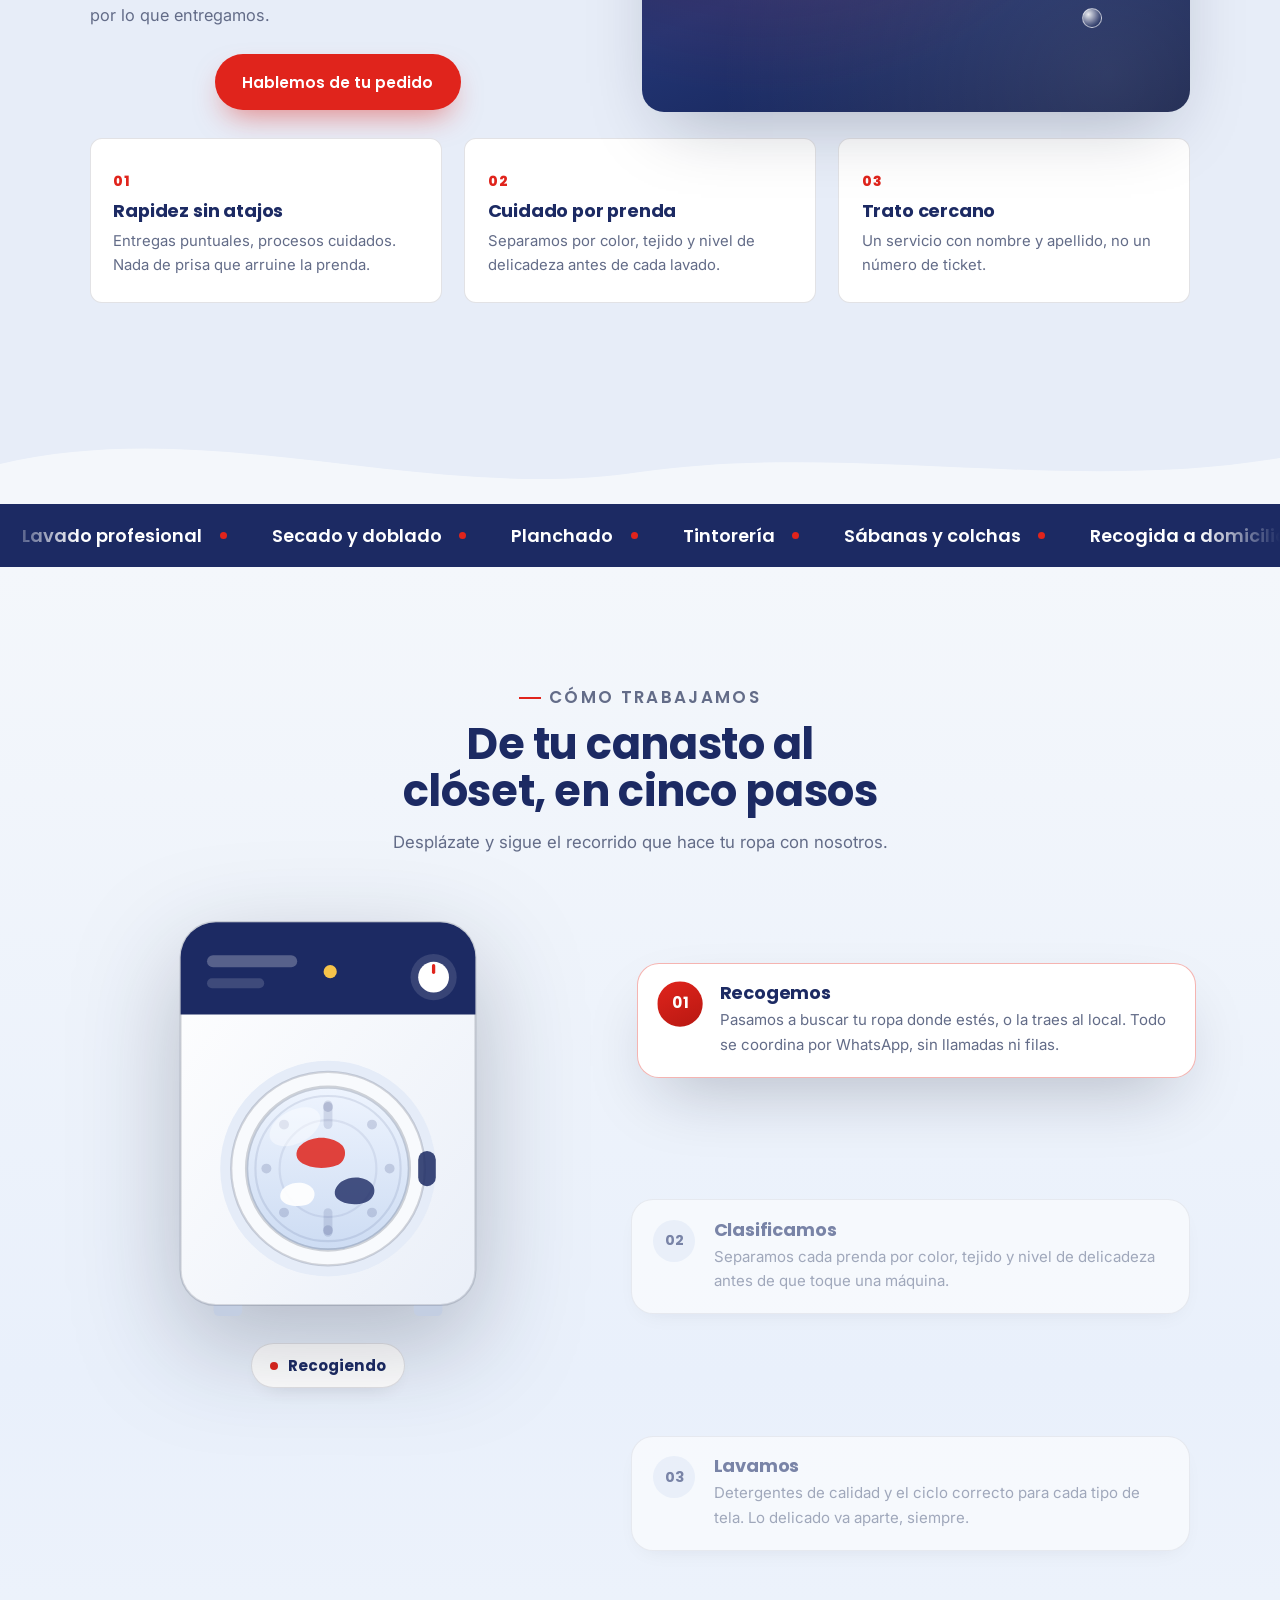
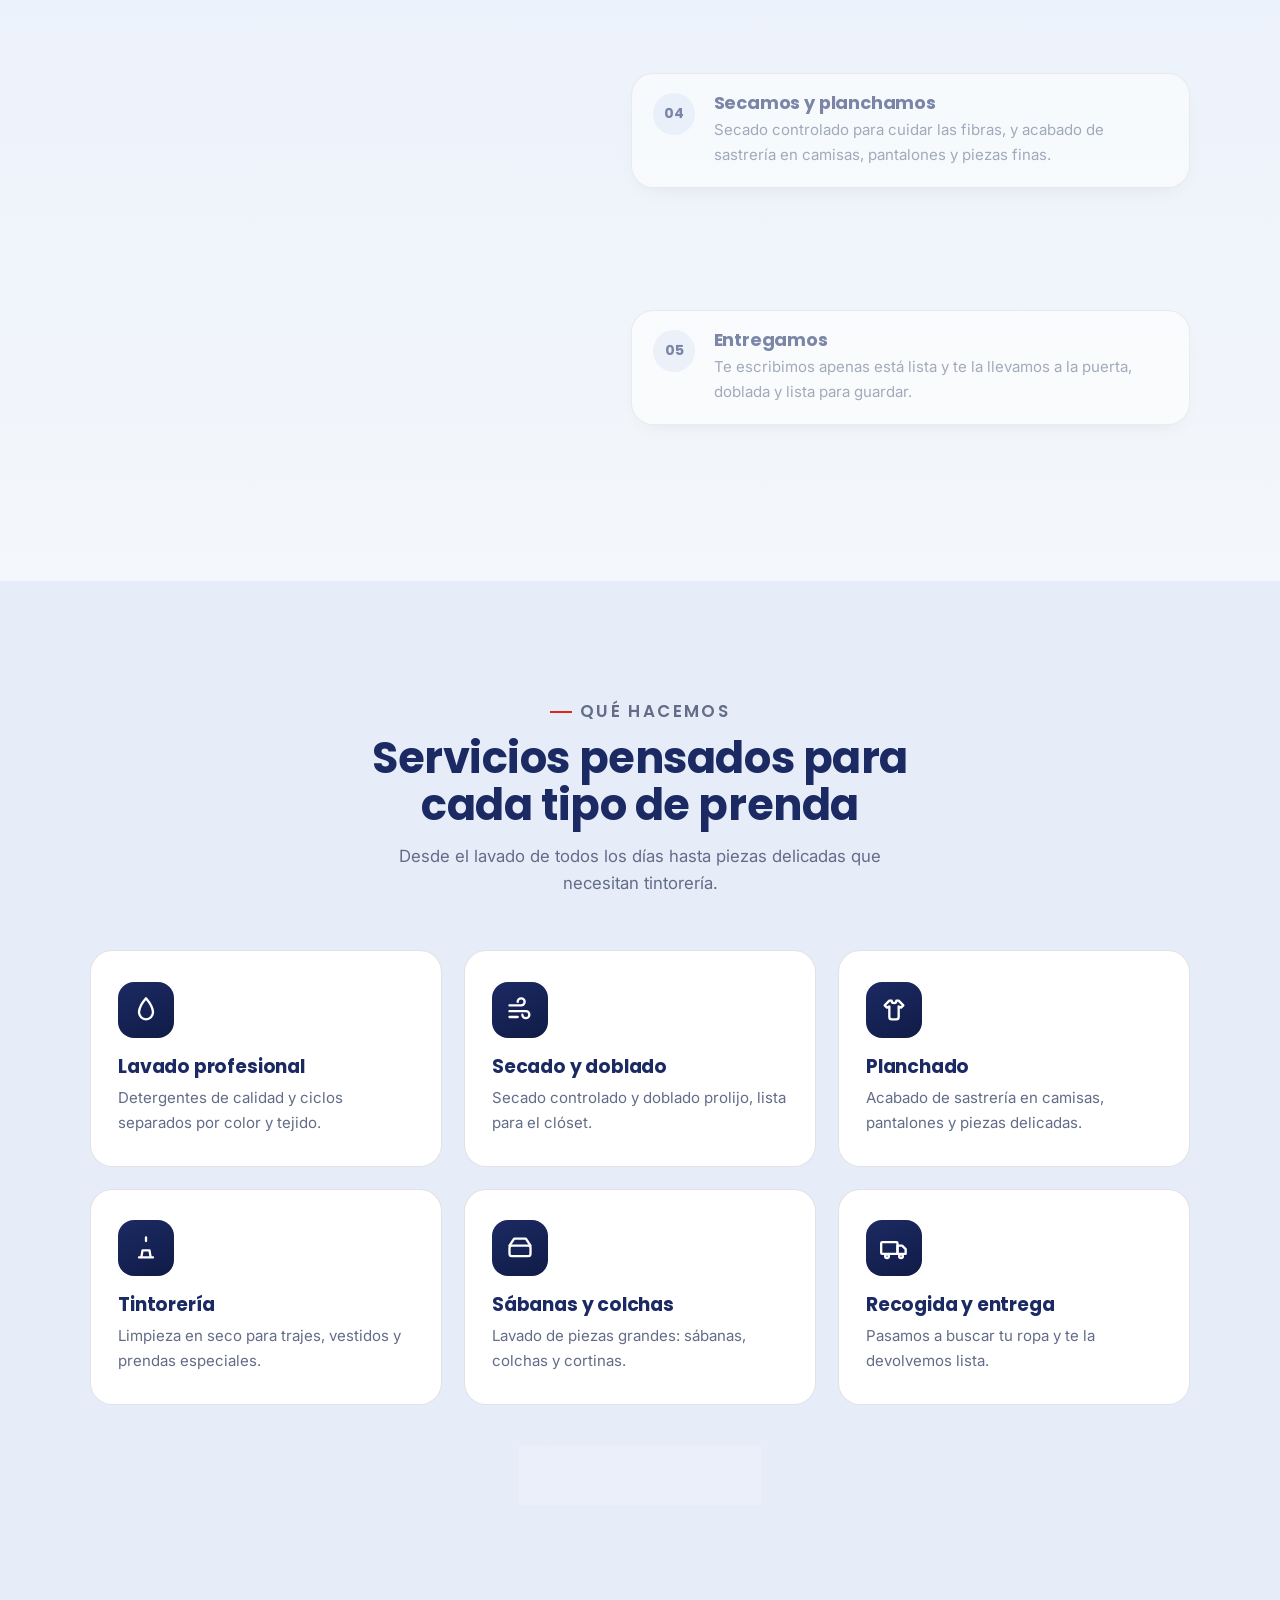
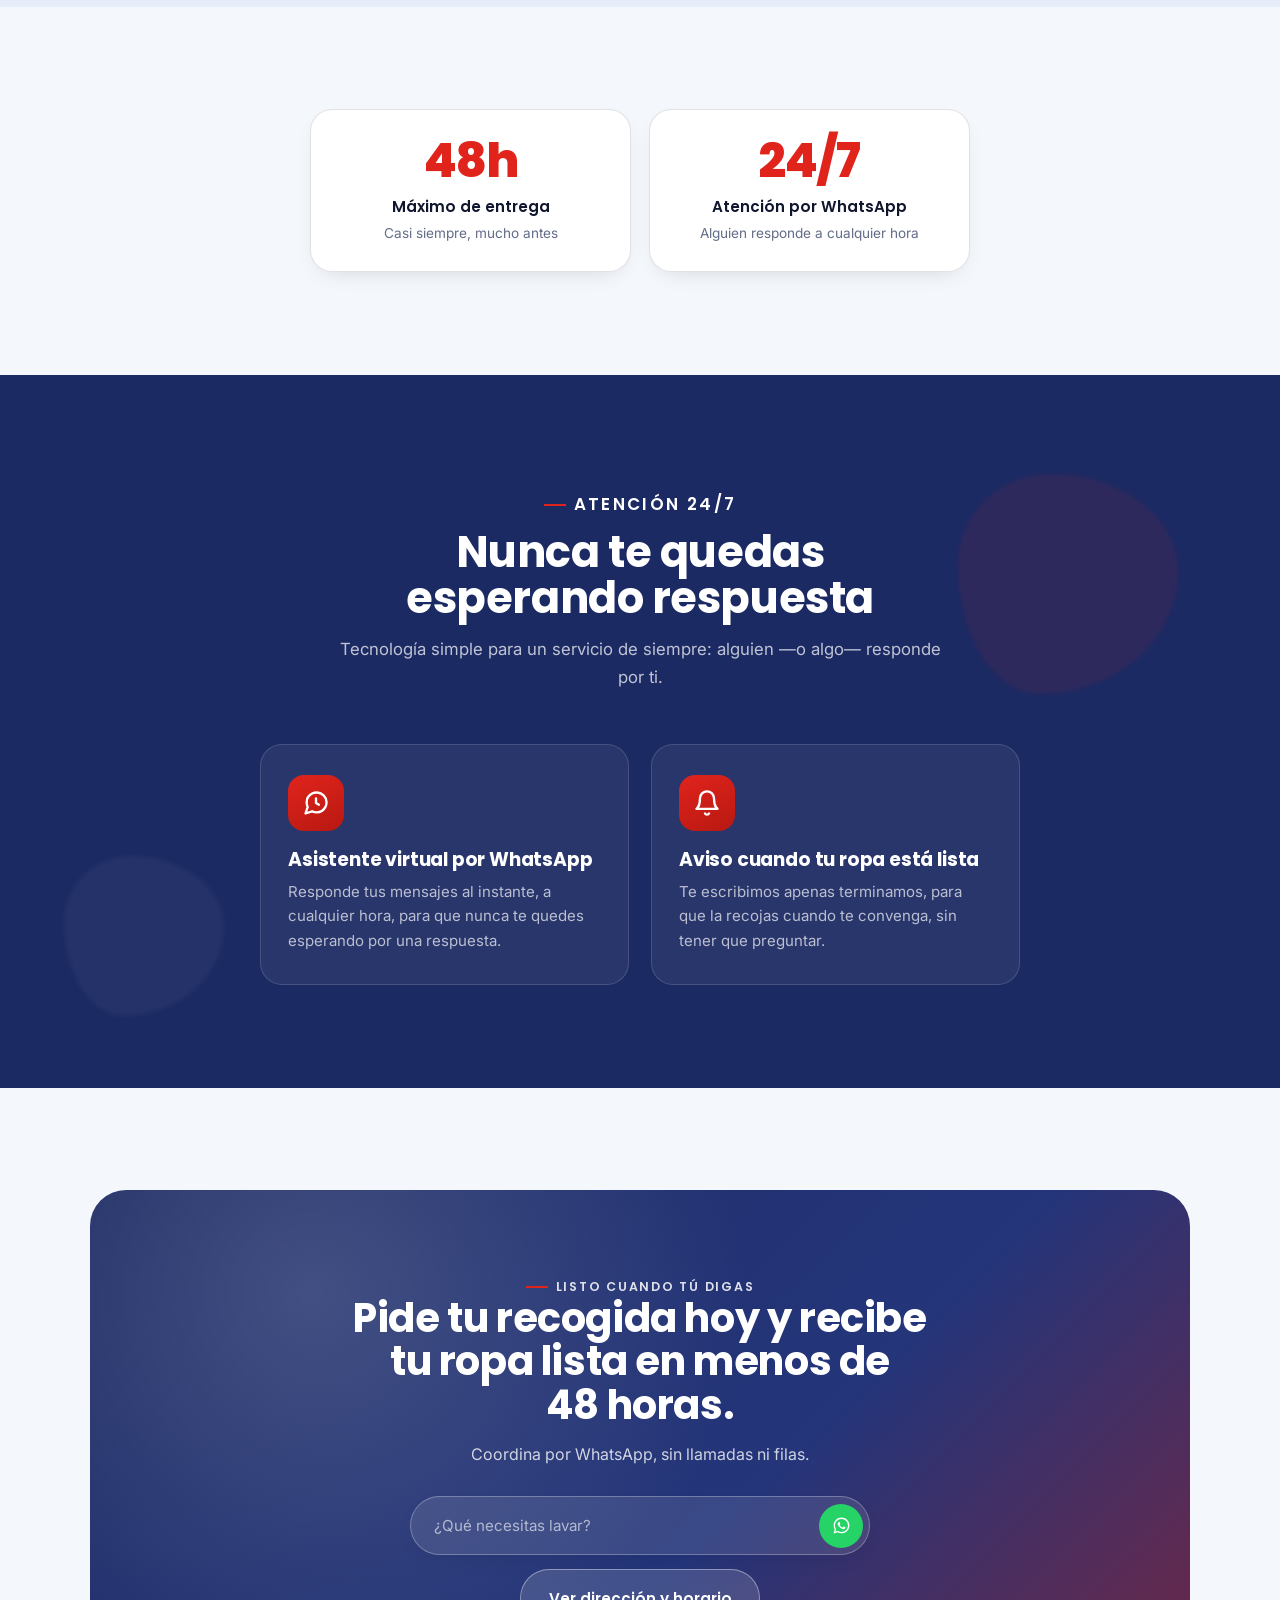
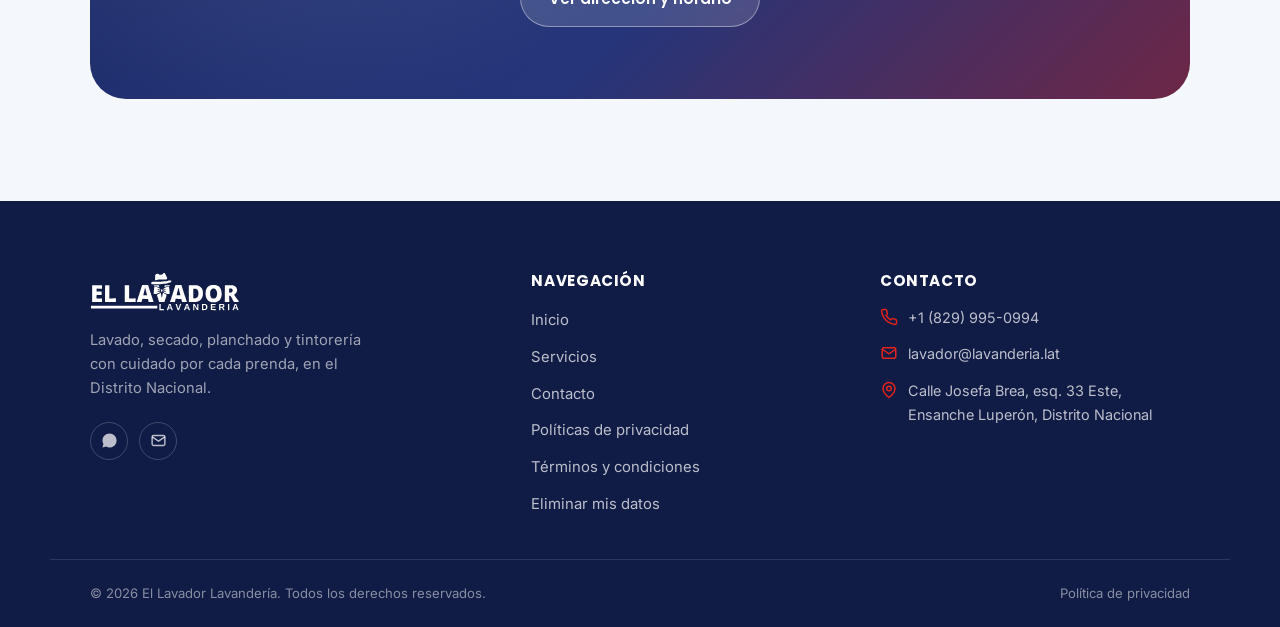
==== commit b9e76820: "Add files via upload" ====
--- a/index.html
+++ b/index.html
@@ -8,21 +8,21 @@
   <link rel="preconnect" href="https://fonts.googleapis.com">
   <link rel="preconnect" href="https://fonts.gstatic.com" crossorigin>
   <link rel="stylesheet" href="https://fonts.googleapis.com/css2?family=Poppins:wght@500;600;700;800&family=Inter:wght@400;500;600&display=swap">
-  <link rel="stylesheet" href="styles.css?v=20260746">
+  <link rel="stylesheet" href="/styles.css?v=20260769">
 </head>
-<body>
+<body class="home">
   <a class="skip-link" href="#main">Saltar al contenido</a>
 
   <header class="nav" data-nav>
     <div class="container nav-inner">
-      <a class="brand" href="index.html" aria-label="El Lavador Lavandería — inicio">
-        <img class="brand-logo-reveal" src="assets/img/logo-vector.svg" alt="El Lavador Lavandería" width="160" height="45">
+      <a class="brand" href="/" aria-label="El Lavador Lavandería — inicio">
+        <img class="brand-logo-reveal" src="/assets/img/logo-vector.svg" alt="El Lavador Lavandería" width="160" height="45">
       </a>
       <nav class="nav-links" aria-label="Navegación principal">
-        <a href="index.html" aria-current="page">Inicio</a>
-        <a href="servicios.html">Servicios</a>
-        <a href="contacto.html">Contacto</a>
-        <a href="politica.html">Políticas</a>
+        <a href="/" aria-current="page">Inicio</a>
+        <a href="/servicios/">Servicios</a>
+        <a href="/contacto/">Contacto</a>
+        <a href="/politica/">Políticas</a>
       </nav>
       <a class="btn btn-primary nav-cta" href="https://wa.me/18299950994" target="_blank" rel="noopener">
         WhatsApp
@@ -34,27 +34,214 @@
   </header>
 
   <div class="mobile-menu" aria-hidden="true">
-    <a href="index.html" aria-current="page">Inicio</a>
-    <a href="servicios.html">Servicios</a>
-    <a href="contacto.html">Contacto</a>
-    <a href="politica.html">Políticas</a>
-    <a class="btn btn-primary" href="https://wa.me/18299950994" target="_blank" rel="noopener">Escribir por WhatsApp</a>
+    <div class="mm-head">
+      <img src="/assets/img/logo-vector-white.svg" alt="El Lavador Lavandería" width="150" height="42">
+    </div>
+    <nav class="mm-links" aria-label="Navegación móvil">
+      <a href="/" aria-current="page"><span class="mm-num">01</span><span class="mm-txt">Inicio</span><svg class="mm-arrow" viewBox="0 0 24 24" fill="none" stroke="currentColor" stroke-width="2" stroke-linecap="round" stroke-linejoin="round" aria-hidden="true"><path d="M9 6l6 6-6 6"/></svg></a>
+      <a href="/servicios/"><span class="mm-num">02</span><span class="mm-txt">Servicios</span><svg class="mm-arrow" viewBox="0 0 24 24" fill="none" stroke="currentColor" stroke-width="2" stroke-linecap="round" stroke-linejoin="round" aria-hidden="true"><path d="M9 6l6 6-6 6"/></svg></a>
+      <a href="/contacto/"><span class="mm-num">03</span><span class="mm-txt">Contacto</span><svg class="mm-arrow" viewBox="0 0 24 24" fill="none" stroke="currentColor" stroke-width="2" stroke-linecap="round" stroke-linejoin="round" aria-hidden="true"><path d="M9 6l6 6-6 6"/></svg></a>
+      <a href="/politica/"><span class="mm-num">04</span><span class="mm-txt">Políticas</span><svg class="mm-arrow" viewBox="0 0 24 24" fill="none" stroke="currentColor" stroke-width="2" stroke-linecap="round" stroke-linejoin="round" aria-hidden="true"><path d="M9 6l6 6-6 6"/></svg></a>
+    </nav>
+    <div class="mm-foot">
+      <a class="btn btn-primary mm-cta" href="https://wa.me/18299950994" target="_blank" rel="noopener"><svg viewBox="0 0 24 24" fill="currentColor" aria-hidden="true"><path d="M12.04 2c-5.5 0-9.96 4.46-9.96 9.96 0 1.76.46 3.48 1.34 5L2 22l5.2-1.36a9.94 9.94 0 0 0 4.84 1.23h.01c5.5 0 9.96-4.46 9.96-9.96S17.54 2 12.04 2Z"/></svg>Escribir por WhatsApp</a>
+      <div class="mm-contact">
+        <a href="tel:+18299950994">+1 (829) 995-0994</a>
+        <a href="mailto:lavador@lavanderia.lat">lavador@lavanderia.lat</a>
+      </div>
+    </div>
   </div>
 
   <main id="main">
     <!-- ============ HERO ============ -->
-    <section class="hero">
-      <div class="hero-mesh" aria-hidden="true"></div>
-      <span class="hero-blob b1" aria-hidden="true"></span>
-      <span class="hero-blob b2" aria-hidden="true"></span>
-      <span class="bubble q1" aria-hidden="true"></span>
-      <span class="bubble q2" aria-hidden="true"></span>
-      <span class="bubble q3" aria-hidden="true"></span>
-      <span class="bubble q4" aria-hidden="true"></span>
+    <section class="hero" data-hero>
+      <div class="hero-glow" aria-hidden="true"></div>
+      <div class="hero-beams" aria-hidden="true"><span></span><span></span><span></span></div>
+      <span class="hero-aurora a1" aria-hidden="true"></span>
+      <span class="hero-aurora a2" aria-hidden="true"></span>
+      <span class="hero-aurora a3" aria-hidden="true"></span>
+      <canvas class="hero-canvas" data-hero-canvas aria-hidden="true"></canvas>
+      <div class="hero-scrim" aria-hidden="true"></div>
+
+      <div class="hero-foam" aria-hidden="true">
+        <svg viewBox="0 0 2880 260" preserveAspectRatio="none">
+          <g class="foam-layer f3"><path d="M0,118 a40,40 0 0 1 80,0 a40,40 0 0 1 80,0 a40,40 0 0 1 80,0 a40,40 0 0 1 80,0 a40,40 0 0 1 80,0 a40,40 0 0 1 80,0 a40,40 0 0 1 80,0 a40,40 0 0 1 80,0 a40,40 0 0 1 80,0 a40,40 0 0 1 80,0 a40,40 0 0 1 80,0 a40,40 0 0 1 80,0 a40,40 0 0 1 80,0 a40,40 0 0 1 80,0 a40,40 0 0 1 80,0 a40,40 0 0 1 80,0 a40,40 0 0 1 80,0 a40,40 0 0 1 80,0 a40,40 0 0 1 80,0 a40,40 0 0 1 80,0 a40,40 0 0 1 80,0 a40,40 0 0 1 80,0 a40,40 0 0 1 80,0 a40,40 0 0 1 80,0 a40,40 0 0 1 80,0 a40,40 0 0 1 80,0 a40,40 0 0 1 80,0 a40,40 0 0 1 80,0 a40,40 0 0 1 80,0 a40,40 0 0 1 80,0 a40,40 0 0 1 80,0 a40,40 0 0 1 80,0 a40,40 0 0 1 80,0 a40,40 0 0 1 80,0 a40,40 0 0 1 80,0 a40,40 0 0 1 80,0 L2880,260 L0,260 Z"/></g>
+          <g class="foam-layer f2"><path d="M0,152 a24,24 0 0 1 48,0 a24,24 0 0 1 48,0 a24,24 0 0 1 48,0 a24,24 0 0 1 48,0 a24,24 0 0 1 48,0 a24,24 0 0 1 48,0 a24,24 0 0 1 48,0 a24,24 0 0 1 48,0 a24,24 0 0 1 48,0 a24,24 0 0 1 48,0 a24,24 0 0 1 48,0 a24,24 0 0 1 48,0 a24,24 0 0 1 48,0 a24,24 0 0 1 48,0 a24,24 0 0 1 48,0 a24,24 0 0 1 48,0 a24,24 0 0 1 48,0 a24,24 0 0 1 48,0 a24,24 0 0 1 48,0 a24,24 0 0 1 48,0 a24,24 0 0 1 48,0 a24,24 0 0 1 48,0 a24,24 0 0 1 48,0 a24,24 0 0 1 48,0 a24,24 0 0 1 48,0 a24,24 0 0 1 48,0 a24,24 0 0 1 48,0 a24,24 0 0 1 48,0 a24,24 0 0 1 48,0 a24,24 0 0 1 48,0 a24,24 0 0 1 48,0 a24,24 0 0 1 48,0 a24,24 0 0 1 48,0 a24,24 0 0 1 48,0 a24,24 0 0 1 48,0 a24,24 0 0 1 48,0 a24,24 0 0 1 48,0 a24,24 0 0 1 48,0 a24,24 0 0 1 48,0 a24,24 0 0 1 48,0 a24,24 0 0 1 48,0 a24,24 0 0 1 48,0 a24,24 0 0 1 48,0 a24,24 0 0 1 48,0 a24,24 0 0 1 48,0 a24,24 0 0 1 48,0 a24,24 0 0 1 48,0 a24,24 0 0 1 48,0 a24,24 0 0 1 48,0 a24,24 0 0 1 48,0 a24,24 0 0 1 48,0 a24,24 0 0 1 48,0 a24,24 0 0 1 48,0 a24,24 0 0 1 48,0 a24,24 0 0 1 48,0 a24,24 0 0 1 48,0 a24,24 0 0 1 48,0 a24,24 0 0 1 48,0 a24,24 0 0 1 48,0 a24,24 0 0 1 48,0 L2880,260 L0,260 Z"/></g>
+          <g class="foam-layer f1"><path d="M0,186 a30,30 0 0 1 60,0 a30,30 0 0 1 60,0 a30,30 0 0 1 60,0 a30,30 0 0 1 60,0 a30,30 0 0 1 60,0 a30,30 0 0 1 60,0 a30,30 0 0 1 60,0 a30,30 0 0 1 60,0 a30,30 0 0 1 60,0 a30,30 0 0 1 60,0 a30,30 0 0 1 60,0 a30,30 0 0 1 60,0 a30,30 0 0 1 60,0 a30,30 0 0 1 60,0 a30,30 0 0 1 60,0 a30,30 0 0 1 60,0 a30,30 0 0 1 60,0 a30,30 0 0 1 60,0 a30,30 0 0 1 60,0 a30,30 0 0 1 60,0 a30,30 0 0 1 60,0 a30,30 0 0 1 60,0 a30,30 0 0 1 60,0 a30,30 0 0 1 60,0 a30,30 0 0 1 60,0 a30,30 0 0 1 60,0 a30,30 0 0 1 60,0 a30,30 0 0 1 60,0 a30,30 0 0 1 60,0 a30,30 0 0 1 60,0 a30,30 0 0 1 60,0 a30,30 0 0 1 60,0 a30,30 0 0 1 60,0 a30,30 0 0 1 60,0 a30,30 0 0 1 60,0 a30,30 0 0 1 60,0 a30,30 0 0 1 60,0 a30,30 0 0 1 60,0 a30,30 0 0 1 60,0 a30,30 0 0 1 60,0 a30,30 0 0 1 60,0 a30,30 0 0 1 60,0 a30,30 0 0 1 60,0 a30,30 0 0 1 60,0 a30,30 0 0 1 60,0 a30,30 0 0 1 60,0 a30,30 0 0 1 60,0 a30,30 0 0 1 60,0 L2880,260 L0,260 Z"/><g class="foam-suds"><circle cx="1326" cy="115" r="7"/><circle cx="2666" cy="102" r="4"/><circle cx="2194" cy="108" r="6"/><circle cx="2387" cy="103" r="9"/><circle cx="879" cy="100" r="4"/><circle cx="1776" cy="149" r="4"/><circle cx="985" cy="107" r="9"/><circle cx="1738" cy="103" r="9"/><circle cx="507" cy="124" r="11"/><circle cx="2569" cy="170" r="4"/><circle cx="2363" cy="170" r="7"/><circle cx="203" cy="124" r="4"/><circle cx="2280" cy="113" r="6"/><circle cx="1716" cy="114" r="9"/><circle cx="482" cy="169" r="6"/><circle cx="2294" cy="119" r="4"/><circle cx="2382" cy="169" r="11"/><circle cx="769" cy="143" r="4"/><circle cx="2243" cy="104" r="9"/><circle cx="244" cy="175" r="5"/><circle cx="2033" cy="164" r="7"/><circle cx="1286" cy="155" r="9"/><circle cx="1856" cy="142" r="6"/><circle cx="1017" cy="119" r="11"/><circle cx="999" cy="106" r="9"/><circle cx="1229" cy="163" r="7"/></g></g>
+        </svg>
+      </div>
 
       <div class="container hero-inner">
         <div class="hero-lockup">
-          <img src="assets/img/logo-vector.svg" alt="El Lavador Lavandería" width="640" height="180">
+          <div class="logo-plate">
+            <span class="plate-corner tl" aria-hidden="true"></span>
+            <span class="plate-corner tr" aria-hidden="true"></span>
+            <span class="plate-corner bl" aria-hidden="true"></span>
+            <span class="plate-corner br" aria-hidden="true"></span>
+<svg xmlns="http://www.w3.org/2000/svg" version="1.0"
+ class="hero-logo-svg" viewBox="0 0 1410 363"
+ preserveAspectRatio="xMidYMid meet" role="img" aria-labelledby="logoTitle">
+<title id="logoTitle">El Lavador Lavandería</title>
+<g transform="translate(0,363) scale(0.1,-0.1)">
+<g class="logo-navy" fill="#1c2a63" stroke="none">
+<path d="M11455 2510 c-271 -47 -451 -187 -535 -418 l-32 -87 -14 -100 c-51
+-375 40 -693 244 -848 51 -39 77 -55 145 -89 10 -5 53 -18 95 -30 l77 -20 190
+0 190 -1 60 18 c33 10 102 38 153 63 l92 45 59 62 60 62 39 84 c60 127 69 155
+87 269 l17 105 -5 120 c-18 429 -169 654 -500 746 l-72 20 -150 4 c-82 2 -172
+0 -200 -5z m264 -340 c120 -34 189 -141 218 -335 l15 -100 -12 -115 c-16 -158
+-43 -227 -113 -292 l-40 -38 -56 -21 -56 -21 -73 5 -72 4 -58 30 -57 30 -32
+41 c-17 23 -42 67 -54 99 l-23 58 -4 175 -4 175 18 60 c38 125 91 194 183 237
+l36 16 75 1 c41 1 90 -3 109 -9z"/>
+<path d="M4905 2497 c-8 -4 -30 -60 -50 -125 -35 -110 -200 -629 -229 -717 -8
+-22 -62 -187 -121 -367 l-107 -327 5 -16 6 -15 220 0 220 0 5 18 c15 49 56
+219 56 234 0 10 10 23 23 30 l22 13 250 -5 249 -5 13 -55 c7 -30 20 -91 29
+-135 9 -44 20 -83 23 -88 4 -4 106 -8 227 -10 l219 -2 -1 43 c0 23 -6 52 -12
+65 -6 12 -25 63 -42 112 -59 176 -139 410 -149 440 -33 92 -63 184 -70 210 -4
+17 -20 66 -34 110 -15 44 -34 103 -43 130 -8 28 -21 66 -28 85 -8 19 -21 62
+-31 95 -9 33 -23 76 -30 95 -7 19 -21 64 -31 100 -9 36 -23 72 -31 80 l-14 15
+-265 0 c-146 0 -272 -3 -279 -8z m313 -337 c21 -89 41 -176 57 -242 7 -35 21
+-88 30 -118 9 -30 20 -74 25 -98 5 -23 14 -51 20 -63 6 -11 10 -34 8 -52 l-3
+-32 -163 -3 -162 -2 -7 16 c-7 20 8 111 33 194 9 30 20 75 26 100 5 25 14 60
+19 77 11 34 23 95 41 203 11 66 21 82 48 77 l15 -2 13 -55z"/>
+<path d="M8027 2485 c-10 -19 -56 -162 -83 -258 -7 -26 -24 -80 -37 -120 -13
+-40 -45 -139 -72 -222 -26 -82 -53 -165 -61 -183 -8 -18 -14 -37 -14 -43 0 -6
+-20 -67 -44 -137 -24 -70 -60 -176 -79 -237 -20 -60 -45 -135 -57 -165 -67
+-175 -65 -167 -51 -184 l12 -14 216 2 215 2 12 16 c10 14 36 127 51 218 11 68
+-16 63 296 61 l246 -1 10 -22 c10 -22 26 -93 42 -185 4 -23 15 -52 23 -65 l16
+-25 213 1 212 1 11 17 11 18 -13 20 c-12 19 -63 159 -82 225 -10 36 -53 162
+-87 260 -14 39 -29 84 -33 100 -27 91 -42 138 -66 210 -44 131 -84 248 -95
+280 -6 17 -28 89 -50 160 -22 72 -52 166 -67 210 l-27 80 -278 0 -279 0 -11
+-20z m313 -300 c18 -42 32 -95 49 -195 10 -55 29 -132 46 -185 8 -22 17 -56
+20 -75 4 -19 11 -39 15 -45 12 -16 22 -92 15 -115 l-7 -20 -161 2 -162 3 1 45
+c1 40 54 266 68 288 3 5 10 33 15 63 5 30 17 83 25 119 42 185 45 188 76 115z"/>
+<path d="M210 2492 l-10 -4 0 -773 0 -774 9 -5 c5 -3 210 -7 455 -7 l447 -2
+10 10 10 10 -3 159 -3 159 -249 -3 -249 -3 -8 13 c-12 17 -11 279 0 297 l9 14
+220 -5 c121 -3 226 -2 233 2 l13 8 -2 152 c0 84 -4 155 -7 159 -4 3 -111 6
+-238 6 l-232 0 0 125 0 125 25 11 25 10 218 -9 c120 -5 225 -6 233 -3 l14 6
+-2 160 -3 161 -452 2 c-249 1 -457 1 -463 -1z"/>
+<path d="M1424 2488 c-6 -10 -8 -1547 -2 -1553 7 -8 993 -9 1005 -2 l10 7 1
+154 0 154 -18 17 -19 17 -24 -6 c-14 -3 -136 -10 -272 -16 l-247 -9 -20 10
+-21 11 3 602 c2 330 2 606 2 612 l-2 11 -196 -1 c-108 0 -198 -4 -200 -8z"/>
+<path d="M3272 2484 l-15 -11 7 -44 c8 -56 10 -1429 2 -1449 -4 -9 -1 -23 6
+-33 l13 -17 494 -1 c272 0 498 4 502 8 4 4 9 74 10 155 l2 147 -12 15 -13 15
+-235 -4 c-129 -3 -249 -7 -267 -10 -17 -4 -44 -1 -60 4 l-28 11 2 603 c1 331
+2 607 1 612 l-1 11 -196 -1 -197 0 -15 -11z"/>
+<path d="M7049 2488 c-19 -15 -49 -108 -49 -149 l0 -29 14 0 c8 0 43 15 78 34
+156 85 263 105 342 65 l38 -20 13 11 c19 16 27 58 15 80 l-11 20 -212 0 -213
+0 -15 -12z"/>
+<path d="M9295 2492 c-3 -3 -5 -356 -5 -784 l0 -778 13 -1 c91 -5 541 4 632
+12 l120 11 75 25 c257 87 394 240 462 518 l22 90 0 165 -1 165 -21 80 c-12 44
+-36 109 -53 143 l-30 64 -75 78 -75 78 -82 42 c-45 23 -113 51 -152 62 l-70
+19 -175 5 c-360 8 -580 11 -585 6z m614 -333 c144 -25 216 -94 265 -256 l16
+-52 0 -128 0 -128 -16 -50 c-9 -27 -30 -79 -47 -114 l-32 -63 -35 -27 c-78
+-60 -287 -105 -338 -72 l-14 8 1 438 1 439 12 8 c19 11 111 10 187 -3z"/>
+<path d="M12684 2488 c-8 -13 -6 -1549 1 -1556 4 -4 92 -7 196 -8 l190 -1 15
+15 16 15 -6 81 c-3 45 -8 163 -12 264 l-6 183 18 20 17 19 29 0 c61 0 77 -17
+147 -153 26 -51 74 -137 107 -192 32 -56 75 -132 94 -169 l35 -68 20 -7 c11
+-3 117 -6 235 -6 l215 0 3 17 3 17 -55 78 c-31 43 -91 130 -134 193 -109 160
+-147 215 -204 292 l-50 67 7 20 c3 10 25 32 48 47 106 72 161 143 191 243 l16
+55 0 81 0 81 -15 59 c-36 138 -158 245 -330 291 l-60 16 -185 4 c-431 9 -542
+10 -546 2z m636 -327 c34 -22 54 -41 75 -74 l18 -28 -7 -67 -7 -66 -24 -33
+c-14 -17 -38 -41 -54 -52 l-29 -21 -81 -12 -81 -11 -25 11 -25 12 0 169 0 170
+16 16 17 16 91 -7 91 -7 25 -16z"/>
+<path d="M6013 2483 c-18 -7 -16 -48 2 -63 l15 -13 40 18 40 18 58 -12 c87
+-18 161 -49 265 -110 l58 -34 11 11 11 11 -16 63 c-8 35 -20 75 -26 91 l-11
+27 -217 -1 c-120 0 -224 -3 -230 -6z"/>
+<path d="M6081 2364 c-17 -7 -31 -15 -31 -19 0 -3 -7 -44 -15 -92 -16 -96 -45
+-406 -45 -479 l0 -46 17 -29 17 -29 98 0 97 0 33 14 c18 7 75 30 126 50 111
+43 232 126 232 158 0 18 -69 5 -148 -28 -18 -8 -51 -14 -72 -14 l-40 0 0 25 0
+26 43 18 c23 10 76 26 117 36 41 10 79 22 84 27 l9 7 -44 20 c-24 12 -58 21
+-76 21 -17 0 -52 9 -78 20 l-46 20 3 22 3 23 50 -1 50 -1 55 -21 c30 -12 63
+-22 72 -22 l18 0 0 18 c-1 50 -145 151 -330 230 -19 8 -43 19 -54 24 -10 6
+-40 15 -67 22 l-48 13 -30 -13z"/>
+<path d="M7315 2368 c-69 -23 -161 -65 -266 -121 -173 -91 -245 -215 -92 -157
+32 13 77 25 100 27 l43 5 7 -17 c14 -37 -33 -64 -135 -79 -99 -15 -105 -45
+-14 -70 37 -10 90 -26 117 -35 l50 -17 3 -27 3 -27 -36 0 c-19 0 -71 12 -115
+27 l-80 27 -10 -10 c-6 -6 -8 -18 -4 -27 7 -19 165 -120 204 -131 14 -4 34
+-11 45 -16 11 -5 47 -18 80 -30 l59 -20 89 0 89 0 19 23 18 22 1 67 c0 74 -35
+426 -50 510 l-10 53 -23 17 c-24 19 -47 21 -92 6z"/>
+<path d="M6673 2074 c-8 -23 6 -155 18 -171 l11 -13 44 0 43 0 10 18 c8 15 15
+117 12 170 l-1 12 -65 0 -66 0 -6 -16z"/>
+<path d="M6585 1765 c-44 -38 -210 -125 -239 -125 -28 0 -56 -19 -56 -38 0
+-16 78 -271 105 -342 7 -19 27 -82 45 -140 44 -150 60 -190 73 -191 7 0 118
+-1 247 -2 l234 -2 13 25 c7 14 24 66 39 115 14 50 43 142 64 205 21 63 52 162
+70 219 l33 105 -10 15 c-6 9 -33 21 -60 27 -57 13 -198 85 -238 121 l-26 25
+-14 -6 c-8 -3 -18 -22 -24 -43 -19 -77 -33 -145 -42 -206 -21 -144 -36 -194
+-53 -176 -7 7 -44 165 -66 287 -33 178 -34 180 -95 127z"/>
+</g>
+<g class="logo-red" fill="#e50c11" stroke="none">
+<path d="M6900 3617 c0 -25 -86 -103 -143 -129 l-38 -18 -90 0 -90 0 -37 21
+c-20 11 -55 31 -77 44 l-40 25 -53 0 c-84 0 -150 -39 -189 -113 l-16 -32 -5
+-212 -5 -213 14 -16 13 -16 35 5 c36 5 110 18 211 40 l55 11 350 1 350 0 42
+23 c51 27 63 47 63 104 l1 43 -45 90 c-24 50 -68 138 -96 197 -29 59 -59 109
+-66 112 -8 3 -14 15 -14 26 l0 20 -65 0 -65 0 0 -13z"/>
+<path d="M7391 2930 c-18 -4 -43 -12 -55 -18 -11 -5 -43 -19 -71 -30 l-50 -20
+-170 -7 c-93 -4 -181 -12 -195 -18 -38 -15 -359 -30 -685 -31 l-290 -1 -38
+-18 c-22 -10 -50 -30 -63 -44 l-24 -26 0 -32 0 -33 18 -20 c9 -12 41 -30 69
+-41 l53 -19 347 4 c192 3 372 9 402 14 30 6 77 10 105 10 28 0 67 5 86 10 19
+5 62 14 95 19 182 28 387 66 435 81 19 5 48 10 63 10 16 0 61 10 100 22 l71
+21 22 24 c22 24 40 96 28 115 -4 5 -21 16 -40 24 l-33 14 -73 -1 c-40 -1 -88
+-5 -107 -9z"/>
+<path d="M8063 745 l-22 -15 10 -33 c5 -17 13 -41 19 -52 15 -30 119 -311 140
+-378 10 -32 26 -67 36 -78 l17 -19 44 0 44 0 24 25 c14 13 25 33 25 45 0 11 4
+28 9 38 5 9 24 58 41 107 40 113 97 260 116 302 25 55 -2 80 -72 67 -50 -9
+-50 -9 -120 -259 -28 -101 -56 -175 -64 -170 -10 6 -50 113 -81 215 -12 41
+-28 94 -36 118 -7 23 -13 49 -13 57 0 35 -81 55 -117 30z"/>
+<path d="M6527 735 c-3 -8 -6 -130 -6 -271 l-1 -256 11 -19 10 -19 204 0 205
+0 6 24 c3 13 4 35 2 47 l-3 24 -150 5 -150 5 -7 40 c-3 22 -4 124 -1 227 l5
+186 -20 11 c-12 6 -38 11 -60 11 l-40 0 -5 -15z"/>
+<path d="M7428 736 c-8 -8 -34 -73 -58 -145 -24 -73 -47 -134 -52 -137 -4 -3
+-8 -12 -8 -21 0 -14 -9 -37 -49 -128 -10 -22 -22 -55 -26 -73 l-7 -33 12 -14
+12 -15 37 0 38 0 20 22 c11 13 24 41 28 63 4 22 11 46 17 52 l10 13 104 0 103
+0 9 -17 c6 -10 13 -34 17 -53 4 -19 16 -45 28 -58 l20 -22 38 0 37 0 6 16 c10
+25 7 54 -8 82 -23 45 -53 122 -90 227 -43 123 -83 232 -91 245 -3 6 -35 10
+-70 10 l-64 0 -13 -14z m95 -138 c6 -26 23 -76 45 -131 l15 -38 -10 -10 -10
+-10 -64 3 -64 3 1 25 c1 24 6 38 43 137 18 47 36 55 44 21z"/>
+<path d="M9044 732 c-14 -16 -53 -118 -84 -217 -5 -16 -14 -39 -19 -50 -36
+-77 -102 -258 -99 -273 l3 -17 52 -3 52 -3 15 24 c9 12 19 39 22 58 4 18 11
+42 16 52 l9 18 106 -3 107 -3 18 -55 c11 -30 29 -63 41 -72 l22 -18 37 0 38 0
+6 26 7 26 -22 46 c-12 26 -26 55 -32 64 -5 10 -9 23 -9 29 0 6 -7 25 -15 42
+-15 35 -27 67 -82 229 l-37 107 -20 5 c-12 3 -42 6 -69 6 l-47 0 -16 -18z m92
+-129 c3 -10 11 -34 19 -53 7 -19 18 -52 25 -73 l12 -38 -13 -15 -12 -15 -61 3
+-61 3 3 30 c2 28 14 64 48 143 15 35 32 41 40 15z"/>
+<path d="M10089 728 l-12 -22 5 -141 c3 -77 2 -153 -1 -169 -7 -35 -28 -45
+-38 -19 -5 15 -60 111 -103 183 -5 8 -19 35 -32 60 -12 25 -33 62 -46 83 l-23
+38 -67 -3 -67 -3 -3 -260 c-1 -143 0 -270 3 -282 l5 -23 40 0 39 0 8 13 c4 6
+6 96 4 198 l-3 187 10 6 10 6 35 -57 c19 -32 56 -98 82 -148 26 -49 64 -115
+84 -145 l36 -55 65 0 65 0 3 279 2 280 -12 8 c-7 4 -27 8 -45 8 l-32 0 -12
+-22z"/>
+<path d="M10542 742 l-13 -8 0 -265 0 -264 23 -18 23 -19 105 6 c58 4 126 9
+152 12 l47 6 39 28 c21 15 56 54 78 86 l39 59 -1 95 -1 95 -18 40 c-21 51 -69
+101 -120 127 l-40 21 -150 4 -150 4 -13 -9z m285 -108 c19 -9 45 -33 59 -53
+l24 -36 0 -87 0 -87 -34 -35 c-40 -43 -100 -66 -171 -66 l-52 0 -7 37 c-3 21
+-6 90 -6 153 0 63 3 132 6 153 l7 37 69 0 70 0 35 -16z"/>
+<path d="M11377 742 l-17 -3 -2 -257 c-1 -296 -2 -294 15 -304 6 -4 107 -8
+224 -8 l212 0 15 22 c20 28 20 52 1 68 l-14 12 -163 1 -163 2 0 70 0 70 142 3
+143 3 11 20 c6 12 8 32 5 45 l-6 24 -23 1 c-12 0 -78 2 -147 2 l-125 2 0 65 0
+65 160 5 160 5 3 43 3 42 -13 1 c-29 3 -404 4 -421 1z"/>
+<path d="M12147 743 c-8 -13 -11 -548 -3 -561 l7 -12 43 0 44 0 10 13 11 13 3
+100 3 99 58 3 57 3 30 -33 c17 -18 30 -36 30 -40 0 -12 71 -126 89 -143 l19
+-16 48 3 49 3 3 17 c2 9 -14 43 -35 74 -21 32 -43 66 -49 76 -7 11 -17 25 -23
+31 -20 20 -12 39 39 86 l50 47 0 69 0 69 -21 31 c-12 17 -36 40 -53 50 l-31
+19 -186 4 -187 4 -5 -9z m343 -113 c11 -11 22 -31 26 -44 l6 -25 -22 -31 c-26
+-36 -49 -43 -154 -44 l-81 -1 -3 69 c-2 38 -1 75 2 83 l5 13 101 0 100 0 20
+-20z"/>
+<path d="M12975 728 c-3 -13 -4 -142 -3 -288 l3 -265 47 -3 46 -3 14 20 15 21
+-5 257 -4 258 -10 13 -10 12 -44 0 -44 0 -5 -22z"/>
+<path d="M13600 730 c-11 -11 -20 -28 -20 -37 0 -10 -7 -31 -15 -47 -8 -15
+-15 -33 -15 -38 0 -6 -6 -24 -14 -41 -26 -61 -37 -89 -57 -150 -22 -65 -40
+-110 -66 -163 -8 -17 -13 -42 -11 -55 l3 -24 53 -3 53 -3 19 43 c11 24 20 53
+20 64 0 12 6 27 14 33 l14 12 103 -3 102 -3 17 -59 16 -58 19 -14 c10 -8 36
+-14 57 -14 l38 0 11 24 11 23 -27 59 c-27 57 -57 133 -75 184 -5 14 -18 50
+-30 80 -12 30 -25 69 -30 85 -4 17 -14 48 -22 70 l-15 40 -24 6 c-13 4 -43 7
+-66 8 l-43 1 -20 -20z m107 -155 c8 -22 18 -56 23 -75 4 -19 11 -42 14 -51 l7
+-16 -15 -12 -14 -12 -54 3 -53 3 -3 33 -3 32 21 58 c36 95 52 103 77 37z"/>
+<path d="M95 581 l-10 -10 5 -123 5 -123 3115 0 3115 0 0 130 0 130 -3110 3
+-3111 2 -9 -9z"/>
+</g>
+</g>
+</svg>
+          </div>
         </div>
         <p class="eyebrow">Super Dry Cleaner</p>
         <h1 class="hero-title">Tu ropa, <em>impecable</em>, sin complicaciones.</h1>
@@ -68,7 +255,7 @@
         </form>
         <p class="wa-quickform-hint">Escribe qué necesitas y se abre WhatsApp con tu mensaje listo para enviar.</p>
         <div class="hero-actions" style="margin-top:.4rem">
-          <a class="btn btn-ghost" href="servicios.html">Ver servicios</a>
+          <a class="btn btn-ghost" href="/servicios/">Ver servicios</a>
         </div>
         <div class="hero-badges">
           <span class="hero-badge">
@@ -87,10 +274,6 @@
       </div>
     </section>
 
-    <div class="wave-divider" style="color:var(--bg-2)" aria-hidden="true">
-      <svg viewBox="0 0 1440 100" preserveAspectRatio="none"><path fill="currentColor" d="M0,40 C240,90 480,0 720,32 C960,62 1200,10 1440,46 L1440,100 L0,100 Z"/></svg>
-    </div>
-
     <!-- ============ ABOUT ============ -->
     <section class="about section section-bg-alt">
       <div class="container about-grid" data-reveal>
@@ -100,7 +283,7 @@
           <p>En El Lavador combinamos procesos cuidadosos con la rapidez que necesitas. Separamos cada prenda por color y tejido, usamos productos de calidad y devolvemos tu ropa lista para usar, no solo "limpia".</p>
           <p>Nos conocemos, coordinamos por WhatsApp y respondemos por lo que entregamos.</p>
           <div class="hero-actions" style="margin-top:1.6rem">
-            <a class="btn btn-primary" href="contacto.html">Hablemos de tu pedido</a>
+            <a class="btn btn-primary" href="/contacto/">Hablemos de tu pedido</a>
           </div>
         </div>
         <div class="about-visual">
@@ -142,8 +325,169 @@
       <svg viewBox="0 0 1440 100" preserveAspectRatio="none"><path fill="currentColor" d="M0,40 C240,90 480,0 720,32 C960,62 1200,10 1440,46 L1440,100 L0,100 Z"/></svg>
     </div>
 
+    <!-- ============ MARQUESINA ============ -->
+    <div class="marquee" aria-label="Nuestros servicios">
+      <div class="marquee-track">
+        <div class="marquee-group">
+          <span class="marquee-item">Lavado profesional</span>
+          <span class="marquee-item">Secado y doblado</span>
+          <span class="marquee-item">Planchado</span>
+          <span class="marquee-item">Tintorería</span>
+          <span class="marquee-item">Sábanas y colchas</span>
+          <span class="marquee-item">Recogida a domicilio</span>
+          <span class="marquee-item">Servicio exprés</span>
+          <span class="marquee-item">Empaque al vacío</span>
+          <span class="marquee-item">Alteraciones</span>
+        </div>
+        <div class="marquee-group" aria-hidden="true">
+          <span class="marquee-item">Lavado profesional</span>
+          <span class="marquee-item">Secado y doblado</span>
+          <span class="marquee-item">Planchado</span>
+          <span class="marquee-item">Tintorería</span>
+          <span class="marquee-item">Sábanas y colchas</span>
+          <span class="marquee-item">Recogida a domicilio</span>
+          <span class="marquee-item">Servicio exprés</span>
+          <span class="marquee-item">Empaque al vacío</span>
+          <span class="marquee-item">Alteraciones</span>
+        </div>
+      </div>
+    </div>
+
+    <!-- ============ PROCESO (lavadora interactiva) ============ -->
+    <section class="section process" id="proceso" data-process>
+      <div class="container">
+        <div class="section-head center" data-reveal>
+          <p class="eyebrow">Cómo trabajamos</p>
+          <h2>De tu canasto al clóset, en cinco pasos</h2>
+          <p>Desplázate y sigue el recorrido que hace tu ropa con nosotros.</p>
+        </div>
+
+        <div class="process-grid">
+          <div class="machine-col">
+            <div class="machine-sticky">
+              <div class="machine-shell">
+                <svg class="machine-svg" viewBox="0 0 300 372" role="img" aria-label="Ilustración de una lavadora que gira con el desplazamiento">
+                  <defs>
+                    <clipPath id="mDrumClip"><circle cx="150" cy="236" r="74"/></clipPath>
+                    <linearGradient id="mGlass" x1="0" y1="0" x2="0" y2="1">
+                      <stop offset="0" stop-color="#eef4fe"/>
+                      <stop offset="1" stop-color="#cddcf3"/>
+                    </linearGradient>
+                    <linearGradient id="mBody" x1="0" y1="0" x2="1" y2="1">
+                      <stop offset="0" stop-color="#ffffff"/>
+                      <stop offset="1" stop-color="#eaeff8"/>
+                    </linearGradient>
+                    <linearGradient id="mWater" x1="0" y1="0" x2="0" y2="1">
+                      <stop offset="0" stop-color="#84b6f2"/>
+                      <stop offset="1" stop-color="#4179ce"/>
+                    </linearGradient>
+                  </defs>
+
+                  <rect x="46" y="356" width="26" height="14" rx="5" fill="#c3cee2"/>
+                  <rect x="228" y="356" width="26" height="14" rx="5" fill="#c3cee2"/>
+
+                  <rect x="16" y="12" width="268" height="348" rx="32" fill="url(#mBody)" stroke="rgba(16,22,46,.14)" stroke-width="2"/>
+
+                  <path d="M16 44a32 32 0 0 1 32-32h204a32 32 0 0 1 32 32v52H16Z" fill="#1c2a63"/>
+                  <rect x="40" y="42" width="82" height="11" rx="5.5" fill="rgba(255,255,255,.26)"/>
+                  <rect x="40" y="63" width="52" height="9" rx="4.5" fill="rgba(255,255,255,.15)"/>
+                  <circle class="machine-led" cx="152" cy="57" r="6" fill="#5be08a"/>
+                  <circle cx="246" cy="62" r="21" fill="rgba(255,255,255,.12)"/>
+                  <g class="machine-knob">
+                    <circle cx="246" cy="62" r="14" fill="#ffffff"/>
+                    <rect x="244.5" y="50" width="3" height="9" rx="1.5" fill="#e0241c"/>
+                  </g>
+
+                  <circle cx="150" cy="236" r="98" fill="#e5ecf8"/>
+                  <circle cx="150" cy="236" r="88" fill="#f8fafd" stroke="rgba(16,22,46,.10)" stroke-width="2"/>
+                  <circle cx="150" cy="236" r="74" fill="url(#mGlass)"/>
+
+                  <g clip-path="url(#mDrumClip)">
+                    <g class="machine-drum">
+                      <circle cx="150" cy="236" r="66" fill="none" stroke="rgba(28,42,99,.10)" stroke-width="2"/>
+                      <circle cx="150" cy="236" r="44" fill="none" stroke="rgba(28,42,99,.08)" stroke-width="2"/>
+                      <circle cx="150" cy="180" r="4.5" fill="rgba(28,42,99,.16)"/>
+                      <circle cx="190" cy="196" r="4.5" fill="rgba(28,42,99,.16)"/>
+                      <circle cx="206" cy="236" r="4.5" fill="rgba(28,42,99,.16)"/>
+                      <circle cx="190" cy="276" r="4.5" fill="rgba(28,42,99,.16)"/>
+                      <circle cx="150" cy="292" r="4.5" fill="rgba(28,42,99,.16)"/>
+                      <circle cx="110" cy="276" r="4.5" fill="rgba(28,42,99,.16)"/>
+                      <circle cx="94" cy="236" r="4.5" fill="rgba(28,42,99,.16)"/>
+                      <circle cx="110" cy="196" r="4.5" fill="rgba(28,42,99,.16)"/>
+                      <rect x="146" y="174" width="8" height="26" rx="4" fill="rgba(28,42,99,.13)"/>
+                      <rect x="146" y="272" width="8" height="26" rx="4" fill="rgba(28,42,99,.13)"/>
+                      <path d="M126 214c10-8 26-8 36 0 6 5 4 16-4 19-11 4-25 3-33-3-6-5-4-12 1-16Z" fill="#e0241c" opacity=".85"/>
+                      <path d="M162 248c9-6 22-5 28 2 5 6 1 15-7 17-9 3-20 1-25-4-4-5-1-11 4-15Z" fill="#1c2a63" opacity=".8"/>
+                      <path d="M112 252c8-5 19-4 24 2 4 5 1 13-6 15-8 2-18 1-22-4-3-4-1-10 4-13Z" fill="#ffffff" opacity=".92"/>
+                    </g>
+
+                    <g class="machine-water">
+                      <path d="M62 232q22-12 44 0t44 0t44 0t44 0V322H62Z" fill="url(#mWater)" opacity=".72"/>
+                    </g>
+
+                    <circle class="m-bub b1" cx="118" cy="288" r="6" fill="#ffffff"/>
+                    <circle class="m-bub b2" cx="176" cy="296" r="4.5" fill="#ffffff"/>
+                    <circle class="m-bub b3" cx="146" cy="300" r="3.5" fill="#ffffff"/>
+                    <circle class="m-bub b4" cx="198" cy="286" r="5" fill="#ffffff"/>
+                  </g>
+
+                  <circle cx="150" cy="236" r="74" fill="none" stroke="rgba(16,22,46,.18)" stroke-width="3"/>
+                  <circle cx="150" cy="236" r="88" fill="none" stroke="rgba(16,22,46,.07)" stroke-width="2"/>
+                  <ellipse cx="120" cy="198" rx="25" ry="15" fill="#ffffff" opacity=".42" transform="rotate(-28 120 198)"/>
+                  <rect x="232" y="220" width="16" height="32" rx="8" fill="#1c2a63" opacity=".85"/>
+                </svg>
+              </div>
+
+              <div class="machine-readout">
+                <p class="machine-status"><i aria-hidden="true"></i><span data-machine-label>Recogiendo</span></p>
+                <span class="machine-progress" aria-hidden="true"><b class="machine-progress-fill" data-machine-fill></b></span>
+              </div>
+            </div>
+          </div>
+
+          <ol class="process-steps" data-reveal>
+            <li class="process-step is-active" data-process-step>
+              <span class="process-step-num">01</span>
+              <div>
+                <h3>Recogemos</h3>
+                <p>Pasamos a buscar tu ropa donde estés, o la traes al local. Todo se coordina por WhatsApp, sin llamadas ni filas.</p>
+              </div>
+            </li>
+            <li class="process-step" data-process-step>
+              <span class="process-step-num">02</span>
+              <div>
+                <h3>Clasificamos</h3>
+                <p>Separamos cada prenda por color, tejido y nivel de delicadeza antes de que toque una máquina.</p>
+              </div>
+            </li>
+            <li class="process-step" data-process-step>
+              <span class="process-step-num">03</span>
+              <div>
+                <h3>Lavamos</h3>
+                <p>Detergentes de calidad y el ciclo correcto para cada tipo de tela. Lo delicado va aparte, siempre.</p>
+              </div>
+            </li>
+            <li class="process-step" data-process-step>
+              <span class="process-step-num">04</span>
+              <div>
+                <h3>Secamos y planchamos</h3>
+                <p>Secado controlado para cuidar las fibras, y acabado de sastrería en camisas, pantalones y piezas finas.</p>
+              </div>
+            </li>
+            <li class="process-step" data-process-step>
+              <span class="process-step-num">05</span>
+              <div>
+                <h3>Entregamos</h3>
+                <p>Te escribimos apenas está lista y te la llevamos a la puerta, doblada y lista para guardar.</p>
+              </div>
+            </li>
+          </ol>
+        </div>
+      </div>
+    </section>
+
     <!-- ============ SERVICES TEASER ============ -->
-    <section class="section">
+    <section class="section section-bg-alt">
       <div class="container">
         <div class="section-head center" data-reveal>
           <p class="eyebrow">Qué hacemos</p>
@@ -202,7 +546,25 @@
         </div>
 
         <div style="text-align:center; margin-top:2.6rem" data-reveal>
-          <a class="btn btn-ghost" href="servicios.html">Ver todos los servicios</a>
+          <a class="btn btn-ghost" href="/servicios/">Ver todos los servicios</a>
+        </div>
+      </div>
+    </section>
+
+    <!-- ============ DATOS ============ -->
+    <section class="section" data-stats>
+      <div class="container">
+        <div class="stats-grid" data-reveal>
+          <div class="stat">
+            <p class="stat-num"><span data-count="48" data-suffix="h">48h</span></p>
+            <p class="stat-title">Máximo de entrega</p>
+            <p class="stat-label">Casi siempre, mucho antes</p>
+          </div>
+          <div class="stat">
+            <p class="stat-num"><span data-count="24">24</span>/7</p>
+            <p class="stat-title">Atención por WhatsApp</p>
+            <p class="stat-label">Alguien responde a cualquier hora</p>
+          </div>
         </div>
       </div>
     </section>
@@ -256,7 +618,7 @@
             </button>
           </form>
           <div class="hero-actions" style="margin-top:.9rem">
-            <a class="btn btn-ghost" href="contacto.html">Ver dirección y horario</a>
+            <a class="btn btn-ghost" href="/contacto/">Ver dirección y horario</a>
           </div>
         </div>
       </div>
@@ -266,7 +628,7 @@
   <footer class="footer">
     <div class="container footer-inner">
       <div class="footer-brand">
-        <img src="assets/img/logo-vector-white.svg" alt="El Lavador Lavandería" width="150" height="42">
+        <img src="/assets/img/logo-vector-white.svg" alt="El Lavador Lavandería" width="150" height="42">
         <p>Lavado, secado, planchado y tintorería con cuidado por cada prenda, en el Distrito Nacional.</p>
         <div class="footer-social">
           <a href="https://wa.me/18299950994" target="_blank" rel="noopener" aria-label="WhatsApp">
@@ -280,12 +642,12 @@
       <div class="footer-nav">
         <h4>Navegación</h4>
         <ul class="footer-links">
-          <li><a href="index.html">Inicio</a></li>
-          <li><a href="servicios.html">Servicios</a></li>
-          <li><a href="contacto.html">Contacto</a></li>
-          <li><a href="politica.html">Políticas de privacidad</a></li>
-          <li><a href="terminos.html">Términos y condiciones</a></li>
-          <li><a href="eliminar-datos.html">Eliminar mis datos</a></li>
+          <li><a href="/">Inicio</a></li>
+          <li><a href="/servicios/">Servicios</a></li>
+          <li><a href="/contacto/">Contacto</a></li>
+          <li><a href="/politica/">Políticas de privacidad</a></li>
+          <li><a href="/terminos/">Términos y condiciones</a></li>
+          <li><a href="/eliminar-datos/">Eliminar mis datos</a></li>
         </ul>
       </div>
       <div class="footer-contact-wrap">
@@ -308,14 +670,14 @@
     </div>
     <div class="container footer-bottom">
       <span>© <span data-year>2026</span> El Lavador Lavandería. Todos los derechos reservados.</span>
-      <a href="politica.html">Política de privacidad</a>
+      <a href="/politica/">Política de privacidad</a>
     </div>
   </footer>
 
   <div class="wa-chat" data-wa-chat>
     <div class="wa-chat-panel" data-wa-chat-panel>
       <div class="wa-chat-header">
-        <div class="wa-chat-avatar"><img src="assets/img/logo-vector.svg" alt=""></div>
+        <div class="wa-chat-avatar"><img src="/assets/img/logo-vector.svg" alt=""></div>
         <div class="wa-chat-who">
           <strong>El Lavador</strong>
           <span class="wa-chat-status"><i></i> Normalmente responde rápido</span>
@@ -338,9 +700,9 @@
     </a>
   </div>
 
-  <script defer src="lib/gsap.min.js"></script>
-  <script defer src="lib/ScrollTrigger.min.js"></script>
-  <script defer src="lib/manifest.js"></script>
-  <script defer src="main.js?v=20260746"></script>
+  <script defer src="/lib/gsap.min.js"></script>
+  <script defer src="/lib/ScrollTrigger.min.js"></script>
+  <script defer src="/lib/manifest.js"></script>
+  <script defer src="/main.js?v=20260769"></script>
 </body>
 </html>
--- a/styles.css
+++ b/styles.css
@@ -1,739 +1,1372 @@
-/* =============================================================
-   1. Tokens
-   ============================================================= */
-:root {
-  --bg:        #f4f7fb;
-  --bg-2:      #e7edf8;
-  --bg-3:      #dbe4f5;
-  --paper:     #ffffff;
-  --ink:       #10162e;
-  --ink-soft:  #2a3358;
-  --ink-mute:  #636c88;
-  --navy:      #1c2a63;
-  --navy-2:    #101b46;
-  --navy-soft: rgba(28,42,99,0.08);
-  --red:       #e0241c;
-  --red-2:     #b81812;
-  --red-soft:  rgba(224,36,28,0.1);
-  --line:      rgba(16,22,46,0.12);
-  --shadow-sm: 0 8px 24px -12px rgba(16,22,46,0.18);
-  --shadow-lg: 0 30px 70px -24px rgba(16,22,46,0.28);
-  --radius:    22px;
-  --radius-sm: 12px;
-  --ease-out:    cubic-bezier(0.16, 1, 0.3, 1);
-  --ease-in:     cubic-bezier(0.7, 0, 0.84, 0);
-  --ease-soft:   cubic-bezier(0.25, 0.46, 0.45, 0.94);
-  --ease-bounce: cubic-bezier(0.34, 1.56, 0.64, 1);
-  --nav-h: 84px;
-}
-
-@property --blob-angle {
-  syntax: '<angle>';
-  inherits: false;
-  initial-value: 0deg;
-}
-
-/* =============================================================
-   2. Reset & base
-   ============================================================= */
-*, *::before, *::after { box-sizing: border-box; margin: 0; }
-html {
-  -webkit-text-size-adjust: 100%;
-  tab-size: 2;
-  overflow-x: clip;
-  scroll-behavior: smooth;
-  scroll-padding-top: var(--nav-h);
-}
-@media (prefers-reduced-motion: reduce) { html { scroll-behavior: auto; } }
-
-body {
-  font-family: "Inter", -apple-system, BlinkMacSystemFont, "Segoe UI", system-ui, sans-serif;
-  font-size: 16px;
-  line-height: 1.65;
-  color: var(--ink-soft);
-  background: var(--bg);
-  -webkit-font-smoothing: antialiased;
-  -moz-osx-font-smoothing: grayscale;
-  text-rendering: optimizeLegibility;
-  overflow-x: clip;
-  overscroll-behavior-y: none;
-}
-
-img, svg, video { display: block; max-width: 100%; }
-img { height: auto; }
-button { font: inherit; color: inherit; cursor: pointer; border: 0; background: none; }
-a { color: inherit; text-decoration: none; }
-p { text-wrap: pretty; }
-ul, ol { list-style: none; padding: 0; }
-h1, h2, h3, h4 {
-  font-family: "Poppins", "Inter", sans-serif;
-  color: var(--navy);
-  text-wrap: pretty;
-  line-height: 1.08;
-  letter-spacing: -0.01em;
-  font-weight: 700;
-}
-.hero-title, .section-head h2 { text-wrap: balance; }
-@media (max-width: 539px) {
-  .hero-title, .section-head h2 { text-wrap: pretty; }
-}
-::selection { background: var(--red); color: #fff; }
-
-:focus-visible {
-  outline: 2px solid var(--red);
-  outline-offset: 3px;
-  border-radius: 4px;
-}
-
-/* =============================================================
-   3. Utilities
-   ============================================================= */
-.skip-link {
-  position: fixed; top: -100px; left: 1rem;
-  padding: .7rem 1.2rem; background: var(--navy); color: #fff;
-  z-index: 9999; border-radius: 8px; font-weight: 600; transition: top .3s var(--ease-out);
-}
-.skip-link:focus { top: 1rem; }
-
-.container {
-  width: 100%;
-  max-width: 1180px;
-  margin-inline: auto;
-  padding-inline: 1.25rem;
-}
-@media (min-width: 720px) { .container { padding-inline: 2rem; } }
-
-.eyebrow {
-  display: inline-flex;
-  align-items: center;
-  gap: .5rem;
-  font-family: "Poppins", sans-serif;
-  font-weight: 600;
-  font-size: .78rem;
-  letter-spacing: .14em;
-  text-transform: uppercase;
-  color: var(--red);
-}
-.eyebrow::before {
-  content: "";
-  width: 22px; height: 2px;
-  background: var(--red);
-  display: inline-block;
-}
-.eyebrow-multiline { line-height: 1.6; }
-.eyebrow-multiline::before { display: none; }
-
-.section { position: relative; padding-block: clamp(3.5rem, 8vw, 6.5rem); }
-.section-bg-alt { background: var(--bg-2); }
-.section-bg-navy { background: var(--navy); color: rgba(255,255,255,0.85); }
-.section-bg-navy h2, .section-bg-navy h3 { color: #fff; }
-
-.section-head { max-width: 640px; margin-bottom: clamp(2rem, 5vw, 3.25rem); }
-.section-head.center { margin-inline: auto; text-align: center; }
-.section-head h2 { font-size: clamp(1.9rem, 4vw, 2.7rem); margin-top: .6rem; }
-.section-head p { color: var(--ink-mute); font-size: 1.05rem; margin-top: .9rem; }
-
-.btn {
-  display: inline-flex;
-  align-items: center;
-  gap: .55rem;
-  padding: .95rem 1.7rem;
-  border-radius: 999px;
-  font-family: "Poppins", sans-serif;
-  font-weight: 600;
-  font-size: .95rem;
-  transition: transform .35s var(--ease-out), box-shadow .35s var(--ease-out), background-color .3s var(--ease-out);
-  white-space: nowrap;
-}
-.btn-primary {
-  background: var(--red);
-  color: #fff;
-  box-shadow: 0 14px 30px -10px rgba(224,36,28,0.55);
-}
-.btn-primary:hover { transform: translateY(-3px); box-shadow: 0 20px 38px -12px rgba(224,36,28,0.6); background: var(--red-2); }
-.btn-ghost {
-  background: rgba(255,255,255,0.14);
-  color: var(--navy);
-  border: 1.5px solid var(--line);
-  backdrop-filter: blur(6px);
-}
-.btn-ghost:hover { transform: translateY(-3px); border-color: var(--navy); background: rgba(28,42,99,0.06); }
-.section-bg-navy .btn-ghost { color: #fff; border-color: rgba(255,255,255,0.3); }
-.section-bg-navy .btn-ghost:hover { background: rgba(255,255,255,0.1); border-color: #fff; }
-.btn svg { width: 18px; height: 18px; }
-
-/* =============================================================
-   4. Reveal / motion primitives
-   ============================================================= */
-.reveal { opacity: 0; transform: translateY(28px); transition: opacity .8s var(--ease-out), transform .8s var(--ease-out); }
-.reveal.is-visible { opacity: 1; transform: none; }
-.reveal[data-split] { opacity: 1; transform: none; }
-
-@keyframes floatY {
-  0%, 100% { transform: translateY(0); }
-  50% { transform: translateY(-16px); }
-}
-@keyframes bobRotate {
-  0%, 100% { transform: translateY(0) rotate(-3deg); }
-  50% { transform: translateY(-14px) rotate(3deg); }
-}
-@keyframes drift {
-  0% { transform: translate(0,0) scale(1); }
-  50% { transform: translate(3%, -4%) scale(1.08); }
-  100% { transform: translate(0,0) scale(1); }
-}
-@keyframes marquee {
-  from { transform: translateX(0); }
-  to { transform: translateX(-50%); }
-}
-
-/* =============================================================
-   5. Navigation
-   ============================================================= */
-.nav {
-  position: fixed; inset: 0 0 auto 0;
-  height: var(--nav-h);
-  display: flex; align-items: center;
-  z-index: 500;
-  background: transparent;
-  transition: background-color .4s var(--ease-out), box-shadow .4s var(--ease-out), height .3s var(--ease-out);
-}
-.nav.is-scrolled {
-  background: rgba(244,247,251,0.86);
-  backdrop-filter: blur(14px) saturate(160%);
-  -webkit-backdrop-filter: blur(14px) saturate(160%);
-  box-shadow: 0 8px 30px -18px rgba(16,22,46,0.35);
-  height: 72px;
-}
-.nav-inner { display: flex; align-items: center; justify-content: space-between; width: 100%; }
-.brand { display: flex; align-items: center; gap: .6rem; }
-.brand img { height: 42px; width: auto; }
-.brand-logo-reveal {
-  transition: opacity .45s var(--ease-out), transform .45s var(--ease-out);
-}
-.brand-logo-reveal.is-hidden {
-  opacity: 0;
-  transform: translateY(-8px);
-  pointer-events: none;
-}
-.brand-word { font-family: "Poppins", sans-serif; font-weight: 800; font-size: 1.05rem; color: var(--navy); letter-spacing: -.01em; }
-.brand-word em { color: var(--red); font-style: normal; }
-
-.nav-links { display: none; align-items: center; gap: 2.1rem; }
-.nav-links a {
-  position: relative;
-  font-family: "Poppins", sans-serif;
-  font-weight: 500;
-  font-size: .92rem;
-  color: var(--ink-soft);
-  padding-block: .3rem;
-}
-.nav-links a::after {
-  content: ""; position: absolute; left: 0; bottom: -2px;
-  width: 100%; height: 2px; background: var(--red);
-  transform: scaleX(0); transform-origin: right;
-  transition: transform .4s var(--ease-out);
-}
-.nav-links a:hover::after, .nav-links a[aria-current="page"]::after { transform: scaleX(1); transform-origin: left; }
-.nav-links a[aria-current="page"] { color: var(--navy); font-weight: 700; }
-.nav-cta { display: none; }
-
-@media (min-width: 960px) {
-  .nav-links { display: flex; }
-  .nav-cta { display: inline-flex; }
-}
-
-.nav-toggle {
-  display: flex; flex-direction: column; gap: 5px;
-  width: 40px; height: 40px; align-items: center; justify-content: center;
-  border-radius: 10px;
-}
-.nav-toggle span { width: 22px; height: 2px; background: var(--navy); border-radius: 2px; transition: transform .35s var(--ease-out), opacity .35s var(--ease-out); }
-.nav-toggle[aria-expanded="true"] span:nth-child(1) { transform: translateY(7px) rotate(45deg); }
-.nav-toggle[aria-expanded="true"] span:nth-child(2) { opacity: 0; }
-.nav-toggle[aria-expanded="true"] span:nth-child(3) { transform: translateY(-7px) rotate(-45deg); }
-@media (min-width: 960px) { .nav-toggle { display: none; } }
-
-.mobile-menu {
-  position: fixed; inset: 0; z-index: 490;
-  background: var(--navy);
-  display: flex; flex-direction: column;
-  align-items: center; justify-content: center;
-  gap: 1.6rem;
-  opacity: 0; pointer-events: none;
-  transition: opacity .4s var(--ease-out);
-}
-.mobile-menu.is-open { opacity: 1; pointer-events: auto; }
-.mobile-menu a { font-family: "Poppins", sans-serif; font-weight: 600; font-size: 1.6rem; color: #fff; }
-.mobile-menu a[aria-current="page"] { color: var(--red); }
-.mobile-menu .btn-primary { margin-top: .8rem; }
-@media (min-width: 960px) { .mobile-menu { display: none; } }
-
-/* =============================================================
-   6. Hero
-   ============================================================= */
-.hero {
-  position: relative;
-  min-height: 100svh;
-  display: flex; align-items: center;
-  padding-top: var(--nav-h);
-  overflow: clip;
-  background: linear-gradient(180deg, #eef2fa 0%, var(--bg) 70%);
-}
-.hero-mesh {
-  position: absolute; inset: -10% -10% -30% -10%;
-  z-index: 0;
-  background:
-    radial-gradient(38% 30% at 18% 22%, rgba(224,36,28,0.16), transparent 70%),
-    radial-gradient(46% 40% at 84% 14%, rgba(28,42,99,0.16), transparent 70%),
-    radial-gradient(50% 45% at 60% 85%, rgba(28,42,99,0.1), transparent 70%);
-  filter: blur(10px);
-  animation: drift 22s var(--ease-soft) infinite;
-}
-.hero-blob {
-  position: absolute;
-  border-radius: 42% 58% 63% 37% / 41% 44% 56% 59%;
-  filter: blur(2px);
-  opacity: .5;
-  animation: drift 16s var(--ease-soft) infinite;
-}
-.hero-blob.b1 { width: 220px; height: 220px; background: var(--red-soft); top: 14%; right: 8%; animation-duration: 18s; }
-.hero-blob.b2 { width: 160px; height: 160px; background: var(--navy-soft); bottom: 10%; left: 5%; animation-duration: 24s; animation-delay: -6s; }
-
-.bubble {
-  position: absolute;
-  border-radius: 50%;
-  background: radial-gradient(circle at 30% 30%, rgba(255,255,255,0.9), rgba(255,255,255,0.15) 60%, transparent 75%), rgba(28,42,99,0.06);
-  border: 1px solid rgba(255,255,255,0.6);
-  animation: floatY 7s ease-in-out infinite;
-}
-.hero .bubble.q1 { width: 26px; height: 26px; top: 22%; left: 12%; animation-duration: 6s; }
-.hero .bubble.q2 { width: 44px; height: 44px; top: 62%; left: 8%; animation-duration: 8.5s; animation-delay: -2s; }
-.hero .bubble.q3 { width: 18px; height: 18px; top: 34%; right: 14%; animation-duration: 5.5s; animation-delay: -1s; }
-.hero .bubble.q4 { width: 34px; height: 34px; top: 70%; right: 20%; animation-duration: 7.5s; animation-delay: -3.5s; }
-
-.hero-inner {
-  position: relative; z-index: 2;
-  width: 100%;
-  display: grid;
-  gap: 2.5rem;
-  padding-block: 3rem;
-  text-align: center;
-  justify-items: center;
-}
-.hero-lockup { width: min(260px, 62vw); }
-.hero-lockup img { animation: bobRotate 8s ease-in-out infinite; filter: drop-shadow(0 30px 40px rgba(16,22,46,0.22)); }
-.hero-title {
-  font-size: clamp(2.3rem, 6vw, 4.1rem);
-  max-width: 16ch;
-  margin-inline: auto;
-}
-.hero-title em { color: var(--red); font-style: normal; }
-.hero-sub {
-  max-width: 46ch; margin-inline: auto;
-  color: var(--ink-mute);
-  font-size: clamp(1.02rem, 1.6vw, 1.2rem);
-}
-.hero-sub-extra {
-  font-size: .92rem;
-  color: var(--ink-mute);
-  opacity: .82;
-  margin-top: .6rem;
-  max-width: 42ch;
-}
-.hero-actions { display: flex; flex-wrap: wrap; gap: .9rem; justify-content: center; }
-
-/* ---- WhatsApp quick-message form ---- */
-.wa-quickform {
-  display: flex;
-  align-items: center;
-  gap: .5rem;
-  background: var(--paper);
-  border: 1.5px solid var(--line);
-  border-radius: 999px;
-  padding: .4rem .4rem .4rem 1.3rem;
-  max-width: 460px;
-  width: 100%;
-  margin-inline: auto;
-  box-shadow: var(--shadow-sm);
-  transition: border-color .3s var(--ease-out), box-shadow .3s var(--ease-out);
-}
-.wa-quickform:focus-within { border-color: var(--red); box-shadow: 0 0 0 4px rgba(224,36,28,.14); }
-.wa-quickform input {
-  flex: 1; min-width: 0;
-  border: 0; outline: 0; background: transparent;
-  font: inherit; font-size: .95rem; color: var(--ink);
-  padding-block: .5rem;
-}
-.wa-quickform input::placeholder { color: var(--ink-mute); }
-.wa-quickform button {
-  flex-shrink: 0;
-  width: 44px; height: 44px; border-radius: 50%;
-  background: #25D366; color: #fff;
-  display: grid; place-items: center;
-  transition: transform .35s var(--ease-bounce), background-color .3s var(--ease-out);
-}
-.wa-quickform button:hover { transform: scale(1.08); background: #20bd5a; }
-.wa-quickform button svg { width: 19px; height: 19px; margin-left: 2px; }
-
-.wa-quickform.on-dark { background: rgba(255,255,255,.1); border-color: rgba(255,255,255,.28); }
-.wa-quickform.on-dark input { color: #fff; }
-.wa-quickform.on-dark input::placeholder { color: rgba(255,255,255,.6); }
-
-.wa-quickform-hint { font-size: .82rem; color: var(--ink-mute); margin-top: .7rem; }
-.section-bg-navy .wa-quickform-hint, .cta-banner .wa-quickform-hint { color: rgba(255,255,255,.6); }
-.hero-badges {
-  display: flex; flex-wrap: wrap; gap: 1.6rem 2.2rem; justify-content: center;
-  margin-top: .5rem;
-}
-.hero-badge { display: flex; align-items: center; gap: .55rem; font-size: .88rem; color: var(--ink-mute); font-weight: 500; }
-.hero-badge svg { width: 20px; height: 20px; color: var(--red); flex-shrink: 0; }
-
-/* =============================================================
-   7. Wave dividers
-   ============================================================= */
-.wave-divider { display: block; line-height: 0; position: relative; z-index: 3; margin-top: -1px; }
-.wave-divider svg { width: 100%; height: clamp(40px, 9vw, 100px); display: block; }
-.wave-divider.flip svg { transform: scaleY(-1); }
-
-/* =============================================================
-   8. About / intro
-   ============================================================= */
-.about { position: relative; }
-.about-grid {
-  display: grid;
-  gap: 2.75rem;
-  align-items: center;
-}
-@media (min-width: 860px) {
-  .about-grid { grid-template-columns: .95fr 1.05fr; gap: 3.5rem; }
-  .about-grid.reverse { direction: rtl; }
-  .about-grid.reverse > * { direction: ltr; }
-}
-.about-copy p { margin-top: 1.1rem; color: var(--ink-mute); font-size: 1.02rem; }
-.about-copy h2 { font-size: clamp(1.8rem, 3.6vw, 2.5rem); margin-top: .6rem; }
-
-.about-visual {
-  position: relative;
-  aspect-ratio: 4/3.4;
-  display: grid; place-items: center;
-  border-radius: var(--radius);
-  background: linear-gradient(155deg, var(--navy) 0%, #223574 55%, var(--navy-2) 100%);
-  overflow: hidden;
-  box-shadow: var(--shadow-lg);
-}
-.about-visual::before {
-  content: "";
-  position: absolute; inset: -20%;
-  background: radial-gradient(circle at 30% 20%, rgba(224,36,28,0.35), transparent 55%),
-              radial-gradient(circle at 75% 80%, rgba(255,255,255,0.12), transparent 50%);
-  animation: drift 20s var(--ease-soft) infinite;
-}
-.about-visual .bubble { position: absolute; }
-.about-visual .icon-wrap { position: relative; z-index: 2; width: 46%; animation: floatY 6s ease-in-out infinite; }
-.about-visual .icon-wrap svg { width: 100%; height: auto; color: #fff; }
-
-.pillars { display: grid; gap: 1.4rem; margin-top: 1.6rem; }
-@media (min-width: 640px) { .pillars { grid-template-columns: repeat(3, 1fr); } }
-.pillar {
-  background: var(--paper);
-  border: 1px solid var(--line);
-  border-radius: var(--radius-sm);
-  padding: 1.5rem 1.4rem;
-  transition: transform .4s var(--ease-out), box-shadow .4s var(--ease-out), border-color .4s var(--ease-out);
-}
-.pillar:hover { transform: translateY(-6px); box-shadow: var(--shadow-sm); border-color: transparent; }
-.pillar .num { font-family: "Poppins", sans-serif; font-weight: 800; font-size: .85rem; color: var(--red); letter-spacing: .08em; }
-.pillar h3 { font-size: 1.12rem; margin-top: .5rem; }
-.pillar p { font-size: .93rem; color: var(--ink-mute); margin-top: .5rem; }
-
-/* =============================================================
-   9. Service cards
-   ============================================================= */
-.services-grid { display: grid; gap: 1.35rem; }
-@media (min-width: 640px) { .services-grid { grid-template-columns: repeat(2, 1fr); } }
-@media (min-width: 960px) { .services-grid { grid-template-columns: repeat(3, 1fr); } }
-
-.service-card {
-  position: relative;
-  background: var(--paper);
-  border: 1px solid var(--line);
-  border-radius: var(--radius);
-  padding: 1.9rem 1.7rem;
-  overflow: hidden;
-  transition: transform .45s var(--ease-out), box-shadow .45s var(--ease-out), border-color .45s var(--ease-out);
-}
-.service-card::after {
-  content: "";
-  position: absolute; inset: -60% -20% auto auto; width: 60%; aspect-ratio: 1;
-  background: radial-gradient(circle, rgba(224,36,28,0.14), transparent 70%);
-  opacity: 0; transition: opacity .5s var(--ease-out);
-}
-.service-card:hover { transform: translateY(-8px) rotate(-.4deg); box-shadow: var(--shadow-lg); border-color: transparent; }
-.service-card:hover::after { opacity: 1; }
-.service-icon {
-  width: 56px; height: 56px;
-  border-radius: 16px;
-  display: grid; place-items: center;
-  background: linear-gradient(155deg, var(--navy), var(--navy-2));
-  color: #fff;
-  margin-bottom: 1.2rem;
-  transition: transform .5s var(--ease-bounce);
-}
-.service-card:hover .service-icon { transform: rotate(-8deg) scale(1.06); }
-.service-icon svg { width: 28px; height: 28px; }
-.service-card h3 { font-size: 1.18rem; }
-.service-card p { font-size: .94rem; color: var(--ink-mute); margin-top: .55rem; }
-
-.service-card.is-express {
-  border-color: var(--red);
-  background: linear-gradient(180deg, rgba(224,36,28,.06), var(--paper) 45%);
-}
-.service-card.is-express .service-icon { background: linear-gradient(155deg, var(--red), var(--red-2)); }
-.express-tag {
-  position: absolute; top: 1.3rem; right: 1.3rem;
-  font-family: "Poppins", sans-serif; font-weight: 700; font-size: .68rem;
-  letter-spacing: .04em; text-transform: uppercase;
-  color: var(--red); background: var(--red-soft);
-  padding: .3rem .6rem; border-radius: 999px;
-}
-
-/* =============================================================
-   10. CTA banner
-   ============================================================= */
-.cta-banner {
-  position: relative;
-  border-radius: clamp(20px, 4vw, 36px);
-  padding: clamp(2.5rem, 6vw, 4.5rem) clamp(1.6rem, 5vw, 3.5rem);
-  background: linear-gradient(135deg, var(--navy) 0%, #24357a 60%, var(--red-2) 140%);
-  color: #fff;
-  overflow: hidden;
-  text-align: center;
-  isolation: isolate;
-}
-.cta-banner::before {
-  content: "";
-  position: absolute; inset: 0; z-index: -1;
-  background: radial-gradient(circle at 20% 20%, rgba(255,255,255,0.16), transparent 45%);
-}
-.cta-banner h2 { color: #fff; font-size: clamp(1.7rem, 4vw, 2.5rem); max-width: 22ch; margin-inline: auto; }
-.cta-banner p { color: rgba(255,255,255,0.78); margin-top: .9rem; max-width: 42ch; margin-inline: auto; }
-.cta-banner .hero-actions { margin-top: 1.8rem; }
-.cta-banner .btn-ghost { color: #fff; border-color: rgba(255,255,255,0.4); }
-.cta-banner .btn-ghost:hover { background: rgba(255,255,255,0.14); }
-
-/* =============================================================
-   11. Footer
-   ============================================================= */
-.footer { background: var(--navy-2); color: rgba(255,255,255,0.72); position: relative; }
-.footer-inner {
-  display: grid; gap: 2.4rem;
-  padding-block: clamp(3rem, 6vw, 4.5rem) 2rem;
-}
-@media (min-width: 780px) { .footer-inner { grid-template-columns: 1.3fr 1fr 1fr; } }
-.footer-brand .brand-word { color: #fff; }
-.footer-brand p { margin-top: 1rem; font-size: .92rem; max-width: 32ch; color: rgba(255,255,255,0.6); }
-.footer-social { display: flex; gap: .7rem; margin-top: 1.3rem; }
-.footer-social a {
-  width: 38px; height: 38px; border-radius: 50%;
-  border: 1px solid rgba(255,255,255,0.2);
-  display: grid; place-items: center;
-  transition: background-color .35s var(--ease-out), transform .35s var(--ease-out);
-}
-.footer-social a:hover { background: var(--red); transform: translateY(-3px); }
-.footer-social svg { width: 17px; height: 17px; }
-
-.footer h4 { color: #fff; font-family: "Poppins", sans-serif; font-size: .95rem; letter-spacing: .04em; text-transform: uppercase; margin-bottom: 1rem; }
-.footer-links li { margin-bottom: .65rem; }
-.footer-links a { font-size: .93rem; transition: color .3s var(--ease-out), padding-left .3s var(--ease-out); }
-.footer-links a:hover { color: #fff; padding-left: 4px; }
-.footer-contact li { display: flex; gap: .6rem; margin-bottom: .8rem; font-size: .9rem; align-items: flex-start; }
-.footer-contact svg { width: 18px; height: 18px; flex-shrink: 0; margin-top: 2px; color: var(--red); }
-
-.footer-bottom {
-  border-top: 1px solid rgba(255,255,255,0.12);
-  padding-block: 1.4rem;
-  display: flex; flex-wrap: wrap; gap: .8rem 1.6rem;
-  justify-content: space-between; align-items: center;
-  font-size: .82rem; color: rgba(255,255,255,0.5);
-}
-@media (max-width: 719px) {
-  .footer-bottom { padding-bottom: 5.5rem; }
-}
-.footer-bottom a:hover { color: #fff; }
-
-/* =============================================================
-   12. WhatsApp floating chat widget
-   ============================================================= */
-.wa-chat { position: fixed; right: 1.25rem; bottom: 1.25rem; z-index: 400; }
-
-.wa-float {
-  position: relative; z-index: 2;
-  width: 58px; height: 58px; border-radius: 50%;
-  background: #25D366; color: #fff;
-  display: grid; place-items: center;
-  box-shadow: 0 14px 30px -8px rgba(37,211,102,0.55);
-  transition: transform .35s var(--ease-bounce);
-}
-.wa-float:hover { transform: scale(1.08); }
-.wa-float svg { width: 28px; height: 28px; }
-.wa-float .ping {
-  position: absolute; inset: 0; border-radius: 50%;
-  background: #25D366; opacity: .6;
-  animation: waPing 2.6s ease-out infinite;
-}
-@keyframes waPing {
-  0% { transform: scale(1); opacity: .5; }
-  70%, 100% { transform: scale(1.6); opacity: 0; }
-}
-@media (prefers-reduced-motion: reduce) { .wa-float .ping { animation: none; display: none; } }
-
-.wa-chat-panel {
-  position: fixed; right: 1.25rem; bottom: 5.75rem;
-  width: min(324px, calc(100vw - 2.5rem));
-  max-height: min(440px, calc(100vh - 7.5rem));
-  display: flex; flex-direction: column;
-  background: var(--paper);
-  border-radius: 20px;
-  box-shadow: var(--shadow-lg);
-  transform-origin: bottom right;
-  opacity: 0; transform: translateY(14px) scale(.94);
-  pointer-events: none;
-  transition: opacity .3s var(--ease-out), transform .35s var(--ease-bounce);
-}
-.wa-chat-panel.is-open { opacity: 1; transform: translateY(0) scale(1); pointer-events: auto; }
-
-.wa-chat-header {
-  background: linear-gradient(135deg, #29d16b, #1fb958);
-  color: #fff; padding: 1rem 1.1rem;
-  display: flex; align-items: center; gap: .7rem;
-  position: relative;
-  flex-shrink: 0;
-  border-radius: 20px 20px 0 0;
-}
-.wa-chat-avatar {
-  width: 40px; height: 40px; border-radius: 50%;
-  background: #fff; display: grid; place-items: center;
-  overflow: hidden; flex-shrink: 0; padding: 6px;
-}
-.wa-chat-avatar img { width: 100%; height: 100%; object-fit: contain; }
-.wa-chat-who strong { display: block; font-family: "Poppins", sans-serif; font-size: .95rem; }
-.wa-chat-status { font-size: .74rem; opacity: .92; display: flex; align-items: center; gap: .4rem; margin-top: .1rem; }
-.wa-chat-status i { width: 7px; height: 7px; border-radius: 50%; background: #baffc9; display: inline-block; flex-shrink: 0; }
-.wa-chat-close {
-  position: absolute; top: .7rem; right: .8rem;
-  width: 26px; height: 26px; border-radius: 50%;
-  background: rgba(255,255,255,.2); color: #fff;
-  display: grid; place-items: center; font-size: 1.1rem; line-height: 1;
-  transition: background-color .25s var(--ease-out);
-}
-.wa-chat-close:hover { background: rgba(255,255,255,.32); }
-
-.wa-chat-body { padding: 1rem 1.1rem .3rem; background: #eef2ea; overflow-y: auto; flex: 1 1 auto; min-height: 0; }
-.wa-chat-bubble {
-  background: #fff; padding: .7rem .95rem; border-radius: 14px 14px 14px 4px;
-  font-size: .87rem; line-height: 1.5; color: var(--ink-soft);
-  box-shadow: var(--shadow-sm); max-width: 90%;
-}
-
-.wa-chat-form { width: auto; margin: .9rem 1.1rem 1.1rem; max-width: none; flex-shrink: 0; }
-
-/* =============================================================
-   13. Page hero (interior pages)
-   ============================================================= */
-.page-hero {
-  padding-top: calc(var(--nav-h) + 3rem);
-  padding-bottom: 3.5rem;
-  text-align: center;
-  background: linear-gradient(180deg, #eef2fa 0%, var(--bg) 100%);
-  position: relative;
-  overflow: clip;
-}
-.page-hero h1 { font-size: clamp(2rem, 5vw, 3.1rem); margin-top: .6rem; }
-.page-hero p { max-width: 52ch; margin: 1rem auto 0; color: var(--ink-mute); font-size: 1.05rem; }
-.page-hero .eyebrow { justify-content: center; }
-.page-hero .section-head { margin-inline: auto; }
-
-/* =============================================================
-   14. Contact page
-   ============================================================= */
-.contact-grid { display: grid; gap: 2.4rem; }
-@media (min-width: 900px) { .contact-grid { grid-template-columns: 1fr 1fr; gap: 3rem; } }
-.contact-card {
-  background: var(--paper); border: 1px solid var(--line); border-radius: var(--radius);
-  padding: 2rem; box-shadow: var(--shadow-sm);
-}
-.contact-list li { display: flex; gap: 1rem; padding-block: 1rem; border-bottom: 1px dashed var(--line); }
-.contact-list li:last-child { border-bottom: 0; }
-.contact-list .ic { width: 44px; height: 44px; border-radius: 12px; background: var(--navy-soft); color: var(--navy); display: grid; place-items: center; flex-shrink: 0; }
-.contact-list .ic svg { width: 22px; height: 22px; }
-.contact-list h3 { font-size: .95rem; color: var(--navy); }
-.contact-list p, .contact-list a { font-size: .93rem; color: var(--ink-mute); }
-.contact-list a:hover { color: var(--red); }
-
-.hours-table { width: 100%; border-collapse: collapse; margin-top: .5rem; }
-.hours-table td { padding: .6rem 0; border-bottom: 1px dashed var(--line); font-size: .95rem; }
-.hours-table tr:last-child td { border-bottom: 0; }
-.hours-table td:first-child { color: var(--ink); font-weight: 600; }
-.hours-table td:last-child { text-align: right; color: var(--ink-mute); white-space: nowrap; }
-@media (max-width: 479px) {
-  .hours-table tr { display: flex; flex-direction: column; padding-block: .5rem; }
-  .hours-table td { padding: 0; border-bottom: 0; }
-  .hours-table td:last-child { text-align: left; }
-}
-
-.map-frame {
-  border-radius: var(--radius); overflow: hidden; border: 1px solid var(--line);
-  box-shadow: var(--shadow-sm); aspect-ratio: 4/3; width: 100%;
-}
-.map-frame iframe { width: 100%; height: 100%; border: 0; }
-
-/* =============================================================
-   15. Policy page — language tabs
-   ============================================================= */
-.lang-tabs {
-  display: inline-flex; gap: .3rem; padding: .3rem; border-radius: 999px;
-  background: var(--bg-2); border: 1px solid var(--line); margin: 0 auto 2.5rem;
-}
-.lang-tab {
-  padding: .55rem 1.3rem; border-radius: 999px; font-family: "Poppins", sans-serif;
-  font-weight: 600; font-size: .88rem; color: var(--ink-mute);
-  transition: background-color .3s var(--ease-out), color .3s var(--ease-out);
-}
-.lang-tab[aria-selected="true"] { background: var(--navy); color: #fff; }
-.lang-wrap { max-width: 800px; margin-inline: auto; }
-.lang-wrap.is-hidden { display: none; }
-.lang-wrap > h2:first-of-type { font-size: clamp(1.9rem, 4vw, 2.6rem); }
-.lang-wrap > p:first-of-type { color: var(--ink-mute); margin-top: .5rem; margin-bottom: 2.2rem; }
-.policy-body h2 { font-size: 1.35rem; margin-top: 2.4rem; margin-bottom: .8rem; }
-.policy-body h3 { font-size: 1.08rem; margin-top: 1.6rem; margin-bottom: .6rem; color: var(--ink); }
-.policy-body h4 { font-size: .98rem; margin-top: 1.2rem; margin-bottom: .5rem; color: var(--ink); }
-.policy-body p { margin-bottom: .9rem; color: var(--ink-soft); font-size: .97rem; }
-.policy-body ul { margin: 0 0 1rem 0; }
-.policy-body li { position: relative; padding-left: 1.4rem; margin-bottom: .55rem; font-size: .95rem; color: var(--ink-soft); }
-.policy-body li::before { content: "—"; position: absolute; left: 0; color: var(--red); }
-.policy-body a { color: var(--red); text-decoration: underline; text-underline-offset: 3px; }
-.policy-body strong { color: var(--ink); }
-.policy-updated { display: inline-block; font-size: .85rem; color: var(--ink-mute); background: var(--bg-2); padding: .4rem .9rem; border-radius: 999px; margin-bottom: 1.5rem; }
-
-/* =============================================================
-   16. Responsive breakpoints (global tweaks)
-   ============================================================= */
-@media (min-width: 720px) {
-  .hero-inner { padding-block: 4rem; }
-}
-@media (min-width: 960px) {
-  .hero-inner { text-align: left; justify-items: start; grid-template-columns: 1fr; }
-  .hero-title, .hero-sub { margin-inline: 0; }
-  .hero-actions, .hero-badges { justify-content: flex-start; }
-  .hero-lockup { width: 220px; }
-}
-@media (min-width: 1280px) { .container { padding-inline: 2.5rem; } }
-
-/* =============================================================
-   17. Reduced motion — only intrusive effects
-   ============================================================= */
-@media (prefers-reduced-motion: reduce) {
-  .hero-mesh, .hero-blob, .about-visual::before { animation: none; }
-  .bubble, .hero-lockup img, .about-visual .icon-wrap { animation: none; }
-}
+/* =============================================================
+   1. Tokens
+   ============================================================= */
+:root {
+  --bg:        #f4f7fb;
+  --bg-2:      #e7edf8;
+  --bg-3:      #dbe4f5;
+  --paper:     #ffffff;
+  --ink:       #10162e;
+  --ink-soft:  #2a3358;
+  --ink-mute:  #636c88;
+  --navy:      #1c2a63;
+  --navy-2:    #101b46;
+  --navy-soft: rgba(28,42,99,0.08);
+  --red:       #e0241c;
+  --red-2:     #b81812;
+  --red-soft:  rgba(224,36,28,0.1);
+  --line:      rgba(16,22,46,0.12);
+  --shadow-sm: 0 8px 24px -12px rgba(16,22,46,0.18);
+  --shadow-lg: 0 30px 70px -24px rgba(16,22,46,0.28);
+  --radius:    22px;
+  --radius-sm: 12px;
+  --ease-out:    cubic-bezier(0.16, 1, 0.3, 1);
+  --ease-in:     cubic-bezier(0.7, 0, 0.84, 0);
+  --ease-soft:   cubic-bezier(0.25, 0.46, 0.45, 0.94);
+  --ease-bounce: cubic-bezier(0.34, 1.56, 0.64, 1);
+  --nav-h: 84px;
+}
+
+@property --blob-angle {
+  syntax: '<angle>';
+  inherits: false;
+  initial-value: 0deg;
+}
+
+/* =============================================================
+   2. Reset & base
+   ============================================================= */
+*, *::before, *::after { box-sizing: border-box; margin: 0; }
+html {
+  -webkit-text-size-adjust: 100%;
+  tab-size: 2;
+  overflow-x: clip;
+  scroll-behavior: smooth;
+  scroll-padding-top: var(--nav-h);
+}
+@media (prefers-reduced-motion: reduce) { html { scroll-behavior: auto; } }
+
+body {
+  font-family: "Inter", -apple-system, BlinkMacSystemFont, "Segoe UI", system-ui, sans-serif;
+  font-size: 16px;
+  line-height: 1.65;
+  color: var(--ink-soft);
+  background: var(--bg);
+  -webkit-font-smoothing: antialiased;
+  -moz-osx-font-smoothing: grayscale;
+  text-rendering: optimizeLegibility;
+  overflow-x: clip;
+  overscroll-behavior-y: none;
+}
+
+img, svg, video { display: block; max-width: 100%; }
+img { height: auto; }
+button { font: inherit; color: inherit; cursor: pointer; border: 0; background: none; }
+a { color: inherit; text-decoration: none; }
+p { text-wrap: pretty; }
+ul, ol { list-style: none; padding: 0; }
+h1, h2, h3, h4 {
+  font-family: "Poppins", "Inter", sans-serif;
+  color: var(--navy);
+  text-wrap: pretty;
+  line-height: 1.08;
+  letter-spacing: -0.01em;
+  font-weight: 700;
+}
+.hero-title, .section-head h2 { text-wrap: balance; }
+@media (max-width: 539px) {
+  .hero-title, .section-head h2 { text-wrap: pretty; }
+}
+::selection { background: var(--red); color: #fff; }
+
+:focus-visible {
+  outline: 2px solid var(--red);
+  outline-offset: 3px;
+  border-radius: 4px;
+}
+
+/* =============================================================
+   3. Utilities
+   ============================================================= */
+.skip-link {
+  position: fixed; top: -100px; left: 1rem;
+  padding: .7rem 1.2rem; background: var(--navy); color: #fff;
+  z-index: 9999; border-radius: 8px; font-weight: 600; transition: top .3s var(--ease-out);
+}
+.skip-link:focus { top: 1rem; }
+
+.container {
+  width: 100%;
+  max-width: 1180px;
+  margin-inline: auto;
+  padding-inline: 1.25rem;
+}
+@media (min-width: 720px) { .container { padding-inline: 2rem; } }
+
+.eyebrow {
+  display: inline-flex;
+  align-items: center;
+  gap: .5rem;
+  font-family: "Poppins", sans-serif;
+  font-weight: 600;
+  font-size: .78rem;
+  letter-spacing: .14em;
+  text-transform: uppercase;
+  color: var(--red);
+}
+.eyebrow::before {
+  content: "";
+  width: 22px; height: 2px;
+  background: var(--red);
+  display: inline-block;
+}
+.eyebrow-multiline { line-height: 1.6; }
+.eyebrow-multiline::before { display: none; }
+
+.section { position: relative; padding-block: clamp(3.5rem, 8vw, 6.5rem); }
+.section-bg-alt { background: var(--bg-2); }
+.section-bg-navy { background: var(--navy); color: rgba(255,255,255,0.85); }
+.section-bg-navy h2, .section-bg-navy h3 { color: #fff; }
+
+.section-head { max-width: 640px; margin-bottom: clamp(2rem, 5vw, 3.25rem); }
+.section-head.center { margin-inline: auto; text-align: center; }
+.section-head h2 { font-size: clamp(1.9rem, 4vw, 2.7rem); margin-top: .6rem; }
+.section-head p { color: var(--ink-mute); font-size: 1.05rem; margin-top: .9rem; }
+
+.btn {
+  display: inline-flex;
+  align-items: center;
+  gap: .55rem;
+  padding: .95rem 1.7rem;
+  border-radius: 999px;
+  font-family: "Poppins", sans-serif;
+  font-weight: 600;
+  font-size: .95rem;
+  transition: transform .35s var(--ease-out), box-shadow .35s var(--ease-out), background-color .3s var(--ease-out);
+  white-space: nowrap;
+}
+.btn-primary {
+  background: var(--red);
+  color: #fff;
+  box-shadow: 0 14px 30px -10px rgba(224,36,28,0.55);
+}
+.btn-primary:hover { transform: translateY(-3px); box-shadow: 0 20px 38px -12px rgba(224,36,28,0.6); background: var(--red-2); }
+.btn-ghost {
+  background: rgba(255,255,255,0.14);
+  color: var(--navy);
+  border: 1.5px solid var(--line);
+  backdrop-filter: blur(6px);
+}
+.btn-ghost:hover { transform: translateY(-3px); border-color: var(--navy); background: rgba(28,42,99,0.06); }
+.section-bg-navy .btn-ghost { color: #fff; border-color: rgba(255,255,255,0.3); }
+.section-bg-navy .btn-ghost:hover { background: rgba(255,255,255,0.1); border-color: #fff; }
+.btn svg { width: 18px; height: 18px; }
+
+/* =============================================================
+   4. Reveal / motion primitives
+   ============================================================= */
+.reveal { opacity: 0; transform: translateY(28px); transition: opacity .8s var(--ease-out), transform .8s var(--ease-out); }
+.reveal.is-visible { opacity: 1; transform: none; }
+.reveal[data-split] { opacity: 1; transform: none; }
+
+@keyframes floatY {
+  0%, 100% { transform: translateY(0); }
+  50% { transform: translateY(-16px); }
+}
+@keyframes bobRotate {
+  0%, 100% { transform: translateY(0) rotate(-3deg); }
+  50% { transform: translateY(-14px) rotate(3deg); }
+}
+@keyframes drift {
+  0% { transform: translate(0,0) scale(1); }
+  50% { transform: translate(3%, -4%) scale(1.08); }
+  100% { transform: translate(0,0) scale(1); }
+}
+@keyframes marquee {
+  from { transform: translateX(0); }
+  to { transform: translateX(-50%); }
+}
+
+/* =============================================================
+   5. Navigation
+   ============================================================= */
+.nav {
+  position: fixed; inset: 0 0 auto 0;
+  height: var(--nav-h);
+  display: flex; align-items: center;
+  z-index: 500;
+  background: transparent;
+  transition: background-color .4s var(--ease-out), box-shadow .4s var(--ease-out), height .3s var(--ease-out);
+}
+.nav.is-scrolled {
+  background: rgba(244,247,251,0.86);
+  backdrop-filter: blur(14px) saturate(160%);
+  -webkit-backdrop-filter: blur(14px) saturate(160%);
+  box-shadow: 0 8px 30px -18px rgba(16,22,46,0.35);
+  height: 72px;
+}
+.nav-inner { display: flex; align-items: center; justify-content: space-between; width: 100%; }
+.brand { display: flex; align-items: center; gap: .6rem; }
+.brand img { height: 42px; width: auto; }
+.brand-logo-reveal {
+  transition: opacity .45s var(--ease-out), transform .45s var(--ease-out);
+}
+.brand-logo-reveal.is-hidden {
+  opacity: 0;
+  transform: translateY(-8px);
+  pointer-events: none;
+}
+.brand-word { font-family: "Poppins", sans-serif; font-weight: 800; font-size: 1.05rem; color: var(--navy); letter-spacing: -.01em; }
+.brand-word em { color: var(--red); font-style: normal; }
+
+.nav-links { display: none; align-items: center; gap: 2.1rem; }
+.nav-links a {
+  position: relative;
+  font-family: "Poppins", sans-serif;
+  font-weight: 500;
+  font-size: .92rem;
+  color: var(--ink-soft);
+  padding-block: .3rem;
+}
+.nav-links a::after {
+  content: ""; position: absolute; left: 0; bottom: -2px;
+  width: 100%; height: 2px; background: var(--red);
+  transform: scaleX(0); transform-origin: right;
+  transition: transform .4s var(--ease-out);
+}
+.nav-links a:hover::after, .nav-links a[aria-current="page"]::after { transform: scaleX(1); transform-origin: left; }
+.nav-links a[aria-current="page"] { color: var(--navy); font-weight: 700; }
+.nav-cta { display: none; }
+
+@media (min-width: 960px) {
+  .nav-links { display: flex; }
+  .nav-cta { display: inline-flex; }
+}
+
+.nav-toggle {
+  display: flex; flex-direction: column; gap: 5px;
+  width: 40px; height: 40px; align-items: center; justify-content: center;
+  border-radius: 10px;
+}
+.nav-toggle span { width: 22px; height: 2px; background: var(--navy); border-radius: 2px; transition: transform .35s var(--ease-out), opacity .35s var(--ease-out); }
+.nav-toggle[aria-expanded="true"] span:nth-child(1) { transform: translateY(7px) rotate(45deg); }
+.nav-toggle[aria-expanded="true"] span:nth-child(2) { opacity: 0; }
+.nav-toggle[aria-expanded="true"] span:nth-child(3) { transform: translateY(-7px) rotate(-45deg); }
+@media (min-width: 960px) { .nav-toggle { display: none; } }
+
+@media (min-width: 960px) { .mobile-menu { display: none; } }
+
+/* =============================================================
+   6. Hero
+   ============================================================= */
+.hero {
+  position: relative;
+  min-height: 100svh;
+  display: flex; align-items: center;
+  padding-top: var(--nav-h);
+  /* deja aire abajo para que la espuma no tape el contenido */
+  padding-bottom: clamp(74px, 12vh, 150px);
+  overflow: clip;
+  background: linear-gradient(180deg, #eef2fa 0%, var(--bg) 70%);
+}
+.hero-mesh {
+  position: absolute; inset: -10% -10% -30% -10%;
+  z-index: 0;
+  background:
+    radial-gradient(38% 30% at 18% 22%, rgba(224,36,28,0.16), transparent 70%),
+    radial-gradient(46% 40% at 84% 14%, rgba(28,42,99,0.16), transparent 70%),
+    radial-gradient(50% 45% at 60% 85%, rgba(28,42,99,0.1), transparent 70%);
+  filter: blur(10px);
+  animation: drift 22s var(--ease-soft) infinite;
+}
+.hero-blob {
+  position: absolute;
+  border-radius: 42% 58% 63% 37% / 41% 44% 56% 59%;
+  filter: blur(2px);
+  opacity: .5;
+  animation: drift 16s var(--ease-soft) infinite;
+}
+.hero-blob.b1 { width: 220px; height: 220px; background: var(--red-soft); top: 14%; right: 8%; animation-duration: 18s; }
+.hero-blob.b2 { width: 160px; height: 160px; background: var(--navy-soft); bottom: 10%; left: 5%; animation-duration: 24s; animation-delay: -6s; }
+
+.bubble {
+  position: absolute;
+  border-radius: 50%;
+  background: radial-gradient(circle at 30% 30%, rgba(255,255,255,0.9), rgba(255,255,255,0.15) 60%, transparent 75%), rgba(28,42,99,0.06);
+  border: 1px solid rgba(255,255,255,0.6);
+  animation: floatY 7s ease-in-out infinite;
+}
+
+.hero-inner {
+  position: relative; z-index: 2;
+  width: 100%;
+  display: grid;
+  gap: clamp(.85rem, 1.9vh, 1.8rem);
+  padding-block: clamp(1rem, 2.4vh, 2.2rem);
+  text-align: center;
+  justify-items: center;
+}
+.hero-lockup { width: min(260px, 62vw); }
+.hero-lockup img { animation: bobRotate 8s ease-in-out infinite; filter: drop-shadow(0 30px 40px rgba(16,22,46,0.22)); }
+.hero-title {
+  font-size: clamp(2.3rem, 6vw, 4.1rem);
+  max-width: 16ch;
+  margin-inline: auto;
+}
+.hero-title em { color: var(--red); font-style: normal; }
+.hero-sub {
+  max-width: 46ch; margin-inline: auto;
+  color: var(--ink-mute);
+  font-size: clamp(1.02rem, 1.6vw, 1.2rem);
+}
+.hero-sub-extra {
+  font-size: .92rem;
+  color: var(--ink-mute);
+  opacity: .82;
+  margin-top: .6rem;
+  max-width: 42ch;
+}
+.hero-actions { display: flex; flex-wrap: wrap; gap: .9rem; justify-content: center; }
+
+/* ---- WhatsApp quick-message form ---- */
+.wa-quickform {
+  display: flex;
+  align-items: center;
+  gap: .5rem;
+  background: var(--paper);
+  border: 1.5px solid var(--line);
+  border-radius: 999px;
+  padding: .4rem .4rem .4rem 1.3rem;
+  max-width: 460px;
+  width: 100%;
+  margin-inline: auto;
+  box-shadow: var(--shadow-sm);
+  transition: border-color .3s var(--ease-out), box-shadow .3s var(--ease-out);
+}
+.wa-quickform:focus-within { border-color: var(--red); box-shadow: 0 0 0 4px rgba(224,36,28,.14); }
+.wa-quickform input {
+  flex: 1; min-width: 0;
+  border: 0; outline: 0; background: transparent;
+  font: inherit; font-size: .95rem; color: var(--ink);
+  padding-block: .5rem;
+}
+.wa-quickform input::placeholder { color: var(--ink-mute); }
+.wa-quickform button {
+  flex-shrink: 0;
+  width: 44px; height: 44px; border-radius: 50%;
+  background: #25D366; color: #fff;
+  display: grid; place-items: center;
+  transition: transform .35s var(--ease-bounce), background-color .3s var(--ease-out);
+}
+.wa-quickform button:hover { transform: scale(1.08); background: #20bd5a; }
+.wa-quickform button svg { width: 19px; height: 19px; margin-left: 2px; }
+
+.wa-quickform.on-dark { background: rgba(255,255,255,.1); border-color: rgba(255,255,255,.28); }
+.wa-quickform.on-dark input { color: #fff; }
+.wa-quickform.on-dark input::placeholder { color: rgba(255,255,255,.6); }
+
+.wa-quickform-hint { font-size: .82rem; color: var(--ink-mute); margin-top: .7rem; }
+.section-bg-navy .wa-quickform-hint, .cta-banner .wa-quickform-hint { color: rgba(255,255,255,.6); }
+.hero-badges {
+  display: flex; flex-wrap: wrap; gap: 1.6rem 2.2rem; justify-content: center;
+  margin-top: .5rem;
+}
+.hero-badge { display: flex; align-items: center; gap: .55rem; font-size: .88rem; color: var(--ink-mute); font-weight: 500; }
+.hero-badge svg { width: 20px; height: 20px; color: var(--red); flex-shrink: 0; }
+
+/* =============================================================
+   7. Wave dividers
+   ============================================================= */
+.wave-divider { display: block; line-height: 0; position: relative; z-index: 3; margin-top: -1px; }
+.wave-divider svg { width: 100%; height: clamp(40px, 9vw, 100px); display: block; }
+.wave-divider.flip svg { transform: scaleY(-1); }
+
+/* =============================================================
+   8. About / intro
+   ============================================================= */
+.about { position: relative; }
+.about-grid {
+  display: grid;
+  gap: 2.75rem;
+  align-items: center;
+}
+@media (min-width: 860px) {
+  .about-grid { grid-template-columns: .95fr 1.05fr; gap: 3.5rem; }
+  .about-grid.reverse { direction: rtl; }
+  .about-grid.reverse > * { direction: ltr; }
+}
+.about-copy p { margin-top: 1.1rem; color: var(--ink-mute); font-size: 1.02rem; }
+.about-copy h2 { font-size: clamp(1.8rem, 3.6vw, 2.5rem); margin-top: .6rem; }
+
+.about-visual {
+  position: relative;
+  aspect-ratio: 4/3.4;
+  display: grid; place-items: center;
+  border-radius: var(--radius);
+  background: linear-gradient(155deg, var(--navy) 0%, #223574 55%, var(--navy-2) 100%);
+  overflow: hidden;
+  box-shadow: var(--shadow-lg);
+}
+.about-visual::before {
+  content: "";
+  position: absolute; inset: -20%;
+  background: radial-gradient(circle at 30% 20%, rgba(224,36,28,0.35), transparent 55%),
+              radial-gradient(circle at 75% 80%, rgba(255,255,255,0.12), transparent 50%);
+  animation: drift 20s var(--ease-soft) infinite;
+}
+.about-visual .bubble { position: absolute; }
+.about-visual .icon-wrap { position: relative; z-index: 2; width: 46%; animation: floatY 6s ease-in-out infinite; }
+.about-visual .icon-wrap svg { width: 100%; height: auto; color: #fff; }
+
+.pillars { display: grid; gap: 1.4rem; margin-top: 1.6rem; }
+@media (min-width: 640px) { .pillars { grid-template-columns: repeat(3, 1fr); } }
+.pillar {
+  background: var(--paper);
+  border: 1px solid var(--line);
+  border-radius: var(--radius-sm);
+  padding: 1.5rem 1.4rem;
+  transition: transform .4s var(--ease-out), box-shadow .4s var(--ease-out), border-color .4s var(--ease-out);
+}
+.pillar:hover { transform: translateY(-6px); box-shadow: var(--shadow-sm); border-color: transparent; }
+.pillar .num { font-family: "Poppins", sans-serif; font-weight: 800; font-size: .85rem; color: var(--red); letter-spacing: .08em; }
+.pillar h3 { font-size: 1.12rem; margin-top: .5rem; }
+.pillar p { font-size: .93rem; color: var(--ink-mute); margin-top: .5rem; }
+
+/* =============================================================
+   9. Service cards
+   ============================================================= */
+.services-grid { display: grid; gap: 1.35rem; }
+@media (min-width: 640px) { .services-grid { grid-template-columns: repeat(2, 1fr); } }
+@media (min-width: 960px) { .services-grid { grid-template-columns: repeat(3, 1fr); } }
+
+.service-card {
+  position: relative;
+  background: var(--paper);
+  border: 1px solid var(--line);
+  border-radius: var(--radius);
+  padding: 1.9rem 1.7rem;
+  overflow: hidden;
+  transition: transform .45s var(--ease-out), box-shadow .45s var(--ease-out), border-color .45s var(--ease-out);
+}
+.service-card::after {
+  content: "";
+  position: absolute; inset: -60% -20% auto auto; width: 60%; aspect-ratio: 1;
+  background: radial-gradient(circle, rgba(224,36,28,0.14), transparent 70%);
+  opacity: 0; transition: opacity .5s var(--ease-out);
+}
+.service-card:hover { transform: translateY(-8px) rotate(-.4deg); box-shadow: var(--shadow-lg); border-color: transparent; }
+.service-card:hover::after { opacity: 1; }
+.service-icon {
+  width: 56px; height: 56px;
+  border-radius: 16px;
+  display: grid; place-items: center;
+  background: linear-gradient(155deg, var(--navy), var(--navy-2));
+  color: #fff;
+  margin-bottom: 1.2rem;
+  transition: transform .5s var(--ease-bounce);
+}
+.service-card:hover .service-icon { transform: rotate(-8deg) scale(1.06); }
+.service-icon svg { width: 28px; height: 28px; }
+.service-card h3 { font-size: 1.18rem; }
+.service-card p { font-size: .94rem; color: var(--ink-mute); margin-top: .55rem; }
+
+.service-card.is-express {
+  border-color: var(--red);
+  background: linear-gradient(180deg, rgba(224,36,28,.06), var(--paper) 45%);
+}
+.service-card.is-express .service-icon { background: linear-gradient(155deg, var(--red), var(--red-2)); }
+.express-tag {
+  position: absolute; top: 1.3rem; right: 1.3rem;
+  font-family: "Poppins", sans-serif; font-weight: 700; font-size: .68rem;
+  letter-spacing: .04em; text-transform: uppercase;
+  color: var(--red); background: var(--red-soft);
+  padding: .3rem .6rem; border-radius: 999px;
+}
+
+/* =============================================================
+   10. CTA banner
+   ============================================================= */
+.cta-banner {
+  position: relative;
+  border-radius: clamp(20px, 4vw, 36px);
+  padding: clamp(2.5rem, 6vw, 4.5rem) clamp(1.6rem, 5vw, 3.5rem);
+  background: linear-gradient(135deg, var(--navy) 0%, #24357a 60%, var(--red-2) 140%);
+  color: #fff;
+  overflow: hidden;
+  text-align: center;
+  isolation: isolate;
+}
+.cta-banner::before {
+  content: "";
+  position: absolute; inset: 0; z-index: -1;
+  background: radial-gradient(circle at 20% 20%, rgba(255,255,255,0.16), transparent 45%);
+}
+.cta-banner h2 { color: #fff; font-size: clamp(1.7rem, 4vw, 2.5rem); max-width: 22ch; margin-inline: auto; }
+.cta-banner p { color: rgba(255,255,255,0.78); margin-top: .9rem; max-width: 42ch; margin-inline: auto; }
+.cta-banner .hero-actions { margin-top: 1.8rem; }
+.cta-banner .btn-ghost { color: #fff; border-color: rgba(255,255,255,0.4); }
+.cta-banner .btn-ghost:hover { background: rgba(255,255,255,0.14); }
+
+/* =============================================================
+   11. Footer
+   ============================================================= */
+.footer { background: var(--navy-2); color: rgba(255,255,255,0.72); position: relative; }
+.footer-inner {
+  display: grid; gap: 2.4rem;
+  padding-block: clamp(3rem, 6vw, 4.5rem) 2rem;
+}
+@media (min-width: 780px) { .footer-inner { grid-template-columns: 1.3fr 1fr 1fr; } }
+.footer-brand .brand-word { color: #fff; }
+.footer-brand p { margin-top: 1rem; font-size: .92rem; max-width: 32ch; color: rgba(255,255,255,0.6); }
+.footer-social { display: flex; gap: .7rem; margin-top: 1.3rem; }
+.footer-social a {
+  width: 38px; height: 38px; border-radius: 50%;
+  border: 1px solid rgba(255,255,255,0.2);
+  display: grid; place-items: center;
+  transition: background-color .35s var(--ease-out), transform .35s var(--ease-out);
+}
+.footer-social a:hover { background: var(--red); transform: translateY(-3px); }
+.footer-social svg { width: 17px; height: 17px; }
+
+.footer h4 { color: #fff; font-family: "Poppins", sans-serif; font-size: .95rem; letter-spacing: .04em; text-transform: uppercase; margin-bottom: 1rem; }
+.footer-links li { margin-bottom: .65rem; }
+.footer-links a { font-size: .93rem; transition: color .3s var(--ease-out), padding-left .3s var(--ease-out); }
+.footer-links a:hover { color: #fff; padding-left: 4px; }
+.footer-contact li { display: flex; gap: .6rem; margin-bottom: .8rem; font-size: .9rem; align-items: flex-start; }
+.footer-contact svg { width: 18px; height: 18px; flex-shrink: 0; margin-top: 2px; color: var(--red); }
+
+.footer-bottom {
+  border-top: 1px solid rgba(255,255,255,0.12);
+  padding-block: 1.4rem;
+  display: flex; flex-wrap: wrap; gap: .8rem 1.6rem;
+  justify-content: space-between; align-items: center;
+  font-size: .82rem; color: rgba(255,255,255,0.5);
+}
+@media (max-width: 719px) {
+  .footer-bottom { padding-bottom: 5.5rem; }
+}
+.footer-bottom a:hover { color: #fff; }
+
+/* =============================================================
+   12. WhatsApp floating chat widget
+   ============================================================= */
+.wa-chat { position: fixed; right: 1.25rem; bottom: 1.25rem; z-index: 400; }
+
+.wa-float {
+  position: relative; z-index: 2;
+  width: 58px; height: 58px; border-radius: 50%;
+  background: #25D366; color: #fff;
+  display: grid; place-items: center;
+  box-shadow: 0 14px 30px -8px rgba(37,211,102,0.55);
+  transition: transform .35s var(--ease-bounce);
+}
+.wa-float:hover { transform: scale(1.08); }
+.wa-float svg { width: 28px; height: 28px; }
+.wa-float .ping {
+  position: absolute; inset: 0; border-radius: 50%;
+  background: #25D366; opacity: .6;
+  animation: waPing 2.6s ease-out infinite;
+}
+@keyframes waPing {
+  0% { transform: scale(1); opacity: .5; }
+  70%, 100% { transform: scale(1.6); opacity: 0; }
+}
+@media (prefers-reduced-motion: reduce) { .wa-float .ping { animation: none; display: none; } }
+
+.wa-chat-panel {
+  position: fixed; right: 1.25rem; bottom: 5.75rem;
+  width: min(324px, calc(100vw - 2.5rem));
+  max-height: min(440px, calc(100vh - 7.5rem));
+  display: flex; flex-direction: column;
+  background: var(--paper);
+  border-radius: 20px;
+  box-shadow: var(--shadow-lg);
+  transform-origin: bottom right;
+  opacity: 0; transform: translateY(14px) scale(.94);
+  pointer-events: none;
+  transition: opacity .3s var(--ease-out), transform .35s var(--ease-bounce);
+}
+.wa-chat-panel.is-open { opacity: 1; transform: translateY(0) scale(1); pointer-events: auto; }
+
+.wa-chat-header {
+  background: linear-gradient(135deg, #29d16b, #1fb958);
+  color: #fff; padding: 1rem 1.1rem;
+  display: flex; align-items: center; gap: .7rem;
+  position: relative;
+  flex-shrink: 0;
+  border-radius: 20px 20px 0 0;
+}
+.wa-chat-avatar {
+  width: 40px; height: 40px; border-radius: 50%;
+  background: #fff; display: grid; place-items: center;
+  overflow: hidden; flex-shrink: 0; padding: 6px;
+}
+.wa-chat-avatar img { width: 100%; height: 100%; object-fit: contain; }
+.wa-chat-who strong { display: block; font-family: "Poppins", sans-serif; font-size: .95rem; }
+.wa-chat-status { font-size: .74rem; opacity: .92; display: flex; align-items: center; gap: .4rem; margin-top: .1rem; }
+.wa-chat-status i { width: 7px; height: 7px; border-radius: 50%; background: #baffc9; display: inline-block; flex-shrink: 0; }
+.wa-chat-close {
+  position: absolute; top: .7rem; right: .8rem;
+  width: 26px; height: 26px; border-radius: 50%;
+  background: rgba(255,255,255,.2); color: #fff;
+  display: grid; place-items: center; font-size: 1.1rem; line-height: 1;
+  transition: background-color .25s var(--ease-out);
+}
+.wa-chat-close:hover { background: rgba(255,255,255,.32); }
+
+.wa-chat-body { padding: 1rem 1.1rem .3rem; background: #eef2ea; overflow-y: auto; flex: 1 1 auto; min-height: 0; }
+.wa-chat-bubble {
+  background: #fff; padding: .7rem .95rem; border-radius: 14px 14px 14px 4px;
+  font-size: .87rem; line-height: 1.5; color: var(--ink-soft);
+  box-shadow: var(--shadow-sm); max-width: 90%;
+}
+
+.wa-chat-form { width: auto; margin: .9rem 1.1rem 1.1rem; max-width: none; flex-shrink: 0; }
+
+/* =============================================================
+   13. Page hero (interior pages)
+   ============================================================= */
+.page-hero {
+  padding-top: calc(var(--nav-h) + 3rem);
+  padding-bottom: 3.5rem;
+  text-align: center;
+  background: linear-gradient(180deg, #eef2fa 0%, var(--bg) 100%);
+  position: relative;
+  overflow: clip;
+}
+.page-hero h1 { font-size: clamp(2rem, 5vw, 3.1rem); margin-top: .6rem; }
+.page-hero p { max-width: 52ch; margin: 1rem auto 0; color: var(--ink-mute); font-size: 1.05rem; }
+.page-hero .eyebrow { justify-content: center; }
+.page-hero .section-head { margin-inline: auto; }
+
+/* =============================================================
+   14. Contact page
+   ============================================================= */
+.contact-grid { display: grid; gap: 2.4rem; }
+@media (min-width: 900px) { .contact-grid { grid-template-columns: 1fr 1fr; gap: 3rem; } }
+.contact-card {
+  background: var(--paper); border: 1px solid var(--line); border-radius: var(--radius);
+  padding: 2rem; box-shadow: var(--shadow-sm);
+}
+.contact-list li { display: flex; gap: 1rem; padding-block: 1rem; border-bottom: 1px dashed var(--line); }
+.contact-list li:last-child { border-bottom: 0; }
+.contact-list .ic { width: 44px; height: 44px; border-radius: 12px; background: var(--navy-soft); color: var(--navy); display: grid; place-items: center; flex-shrink: 0; }
+.contact-list .ic svg { width: 22px; height: 22px; }
+.contact-list h3 { font-size: .95rem; color: var(--navy); }
+.contact-list p, .contact-list a { font-size: .93rem; color: var(--ink-mute); }
+.contact-list a:hover { color: var(--red); }
+
+.hours-table { width: 100%; border-collapse: collapse; margin-top: .5rem; }
+.hours-table td { padding: .6rem 0; border-bottom: 1px dashed var(--line); font-size: .95rem; }
+.hours-table tr:last-child td { border-bottom: 0; }
+.hours-table td:first-child { color: var(--ink); font-weight: 600; }
+.hours-table td:last-child { text-align: right; color: var(--ink-mute); white-space: nowrap; }
+@media (max-width: 479px) {
+  .hours-table tr { display: flex; flex-direction: column; padding-block: .5rem; }
+  .hours-table td { padding: 0; border-bottom: 0; }
+  .hours-table td:last-child { text-align: left; }
+}
+
+.map-frame {
+  border-radius: var(--radius); overflow: hidden; border: 1px solid var(--line);
+  box-shadow: var(--shadow-sm); aspect-ratio: 4/3; width: 100%;
+}
+.map-frame iframe { width: 100%; height: 100%; border: 0; }
+
+/* =============================================================
+   15. Policy page — language tabs
+   ============================================================= */
+.lang-tabs {
+  display: inline-flex; gap: .3rem; padding: .3rem; border-radius: 999px;
+  background: var(--bg-2); border: 1px solid var(--line); margin: 0 auto 2.5rem;
+}
+.lang-tab {
+  padding: .55rem 1.3rem; border-radius: 999px; font-family: "Poppins", sans-serif;
+  font-weight: 600; font-size: .88rem; color: var(--ink-mute);
+  transition: background-color .3s var(--ease-out), color .3s var(--ease-out);
+}
+.lang-tab[aria-selected="true"] { background: var(--navy); color: #fff; }
+.lang-wrap { max-width: 800px; margin-inline: auto; }
+.lang-wrap.is-hidden { display: none; }
+.lang-wrap > h2:first-of-type { font-size: clamp(1.9rem, 4vw, 2.6rem); }
+.lang-wrap > p:first-of-type { color: var(--ink-mute); margin-top: .5rem; margin-bottom: 2.2rem; }
+.policy-body h2 { font-size: 1.35rem; margin-top: 2.4rem; margin-bottom: .8rem; }
+.policy-body h3 { font-size: 1.08rem; margin-top: 1.6rem; margin-bottom: .6rem; color: var(--ink); }
+.policy-body h4 { font-size: .98rem; margin-top: 1.2rem; margin-bottom: .5rem; color: var(--ink); }
+.policy-body p { margin-bottom: .9rem; color: var(--ink-soft); font-size: .97rem; }
+.policy-body ul { margin: 0 0 1rem 0; }
+.policy-body li { position: relative; padding-left: 1.4rem; margin-bottom: .55rem; font-size: .95rem; color: var(--ink-soft); }
+.policy-body li::before { content: "—"; position: absolute; left: 0; color: var(--red); }
+.policy-body a { color: var(--red); text-decoration: underline; text-underline-offset: 3px; }
+.policy-body strong { color: var(--ink); }
+.policy-updated { display: inline-block; font-size: .85rem; color: var(--ink-mute); background: var(--bg-2); padding: .4rem .9rem; border-radius: 999px; margin-bottom: 1.5rem; }
+
+/* =============================================================
+   16. Responsive breakpoints (global tweaks)
+   ============================================================= */
+@media (min-width: 720px) {
+  .hero-inner { padding-block: 4rem; }
+}
+@media (min-width: 960px) {
+  .hero-inner { text-align: left; justify-items: start; grid-template-columns: 1fr; }
+  .hero-title, .hero-sub { margin-inline: 0; }
+  .hero-actions, .hero-badges { justify-content: flex-start; }
+  .hero-lockup { width: 220px; }
+}
+@media (min-width: 1280px) { .container { padding-inline: 2.5rem; } }
+
+/* =============================================================
+   17. Reduced motion — only intrusive effects
+   ============================================================= */
+@media (prefers-reduced-motion: reduce) {
+  .hero-mesh, .hero-blob, .about-visual::before { animation: none; }
+  .bubble, .hero-lockup img, .about-visual .icon-wrap { animation: none; }
+}
+
+/* =============================================================
+   18. Scroll reveal (activado por JS — sin JS nada se oculta)
+   ============================================================= */
+.reveal-ready [data-reveal] {
+  opacity: 0;
+  transform: translateY(26px);
+  transition: opacity .75s var(--ease-out), transform .75s var(--ease-out);
+}
+.reveal-ready [data-reveal].is-visible { opacity: 1; transform: none; }
+
+/* =============================================================
+   19. Banda marquesina
+   ============================================================= */
+.marquee {
+  background: var(--navy);
+  color: #fff;
+  padding-block: 1.05rem;
+  overflow: hidden;
+  position: relative;
+  --marquee-duration: 38s;
+}
+.marquee::before, .marquee::after {
+  content: ""; position: absolute; top: 0; bottom: 0; width: 80px; z-index: 2; pointer-events: none;
+}
+.marquee::before { left: 0; background: linear-gradient(90deg, var(--navy), transparent); }
+.marquee::after { right: 0; background: linear-gradient(270deg, var(--navy), transparent); }
+.marquee-track {
+  display: flex; width: max-content;
+  animation: marqueeSlide var(--marquee-duration) linear infinite;
+}
+.marquee:hover .marquee-track { animation-play-state: paused; }
+.marquee-group { display: flex; align-items: center; }
+.marquee-item {
+  display: inline-flex; align-items: center; gap: 1.1rem;
+  padding-inline: 1.4rem;
+  font-family: "Poppins", sans-serif; font-weight: 600;
+  font-size: clamp(.92rem, 2vw, 1.12rem);
+  white-space: nowrap;
+}
+.marquee-item::after {
+  content: ""; width: 7px; height: 7px; border-radius: 50%;
+  background: var(--red); flex-shrink: 0;
+}
+@keyframes marqueeSlide { from { transform: translateX(0); } to { transform: translateX(-50%); } }
+
+/* =============================================================
+   20. Proceso — lavadora animada con el scroll
+   ============================================================= */
+.process {
+  position: relative; overflow: clip;
+  background: linear-gradient(180deg, var(--bg) 0%, #e9f0fb 50%, var(--bg) 100%);
+}
+.process-grid { display: grid; gap: 2.8rem; align-items: start; }
+.machine-shell { width: min(330px, 76vw); margin-inline: auto; }
+.machine-svg {
+  width: 100%; height: auto;
+  filter: drop-shadow(0 34px 52px rgba(16,22,46,.26));
+}
+.machine-drum {
+  transform-box: view-box;
+  transform-origin: 150px 236px;
+  transform: rotate(var(--drum-rot, 0deg));
+}
+.machine-knob {
+  transform-box: view-box;
+  transform-origin: 246px 62px;
+  transform: rotate(var(--knob-rot, 0deg));
+}
+.machine-water {
+  transform-box: view-box;
+  transform: translateY(var(--water-y, 82px));
+  transition: transform .45s var(--ease-out);
+}
+.machine-led { transition: fill .5s var(--ease-out); }
+.m-bub { animation: mBubRise 4.5s ease-in-out infinite; opacity: 0; }
+.m-bub.b2 { animation-duration: 5.6s; animation-delay: -1.6s; }
+.m-bub.b3 { animation-duration: 3.9s; animation-delay: -2.9s; }
+.m-bub.b4 { animation-duration: 6.2s; animation-delay: -.8s; }
+@keyframes mBubRise {
+  0%   { transform: translateY(0) scale(.6); opacity: 0; }
+  22%  { opacity: .65; }
+  80%  { opacity: .35; }
+  100% { transform: translateY(-84px) scale(1.15); opacity: 0; }
+}
+
+.machine-readout { margin-top: 1.6rem; text-align: center; }
+.machine-status {
+  display: inline-flex; align-items: center; gap: .6rem;
+  font-family: "Poppins", sans-serif; font-weight: 700;
+  font-size: .95rem; color: var(--navy);
+  background: var(--paper); border: 1px solid var(--line);
+  padding: .55rem 1.15rem; border-radius: 999px;
+  box-shadow: var(--shadow-sm);
+}
+.machine-status i {
+  width: 8px; height: 8px; border-radius: 50%; background: var(--red);
+  flex-shrink: 0; animation: livePulse 1.8s ease-in-out infinite;
+}
+@keyframes livePulse { 0%,100% { opacity: 1; transform: scale(1); } 50% { opacity: .45; transform: scale(.78); } }
+.machine-progress {
+  margin: 1.1rem auto 0; width: min(240px, 70%);
+  height: 6px; border-radius: 999px; background: rgba(28,42,99,.12); overflow: hidden;
+}
+.machine-progress-fill {
+  display: block; height: 100%; width: 0%;
+  border-radius: 999px; background: linear-gradient(90deg, var(--navy), var(--red));
+  transition: width .35s var(--ease-out);
+}
+
+.process-steps { display: grid; gap: .95rem; }
+.process-step {
+  display: grid; grid-template-columns: auto 1fr; gap: 1.15rem; align-items: start;
+  padding: 1.2rem 1.35rem;
+  background: var(--paper);
+  border: 1px solid var(--line);
+  border-radius: var(--radius);
+  box-shadow: var(--shadow-sm);
+  opacity: .55;
+  transition: opacity .55s var(--ease-out), transform .55s var(--ease-out),
+              border-color .55s var(--ease-out), box-shadow .55s var(--ease-out);
+}
+.process-step.is-active {
+  opacity: 1;
+  transform: translateX(6px);
+  border-color: rgba(224,36,28,.34);
+  box-shadow: var(--shadow-lg);
+}
+.process-step-num {
+  width: 42px; height: 42px; border-radius: 50%;
+  display: grid; place-items: center;
+  font-family: "Poppins", sans-serif; font-weight: 700; font-size: .88rem;
+  background: var(--bg-2); color: var(--navy);
+  transition: background-color .45s var(--ease-out), color .45s var(--ease-out), transform .45s var(--ease-bounce);
+}
+.process-step.is-active .process-step-num {
+  background: linear-gradient(155deg, var(--red), var(--red-2));
+  color: #fff; transform: scale(1.08);
+}
+.process-step h3 { font-size: 1.12rem; }
+.process-step p { margin-top: .35rem; font-size: .94rem; color: var(--ink-mute); }
+
+@media (min-width: 960px) {
+  .process-grid {
+    grid-template-columns: minmax(0, .92fr) minmax(0, 1.08fr);
+    gap: 4rem;
+    min-height: 130vh;
+  }
+  /* La columna debe ocupar toda la fila para que el sticky tenga recorrido */
+  .machine-col { align-self: stretch; }
+  .machine-sticky { position: sticky; top: calc(var(--nav-h) + 2.2rem); }
+  .process-steps {
+    min-height: 130vh;
+    display: flex; flex-direction: column; justify-content: space-between;
+    padding-block: 6vh;
+  }
+  /* Las tarjetas conservan su altura natural: solo se separan entre sí */
+  .process-step { flex: 0 0 auto; }
+}
+
+/* =============================================================
+   21. Franja de datos
+   ============================================================= */
+.stats-grid {
+  display: grid; gap: 1.1rem;
+  grid-template-columns: repeat(2, minmax(0,1fr));
+  max-width: 660px; margin-inline: auto;
+}
+@media (max-width: 519px) { .stats-grid { grid-template-columns: minmax(0,1fr); } }
+.stat {
+  text-align: center; padding: 1.7rem 1rem;
+  background: var(--paper); border: 1px solid var(--line);
+  border-radius: var(--radius); box-shadow: var(--shadow-sm);
+  transition: transform .45s var(--ease-out), box-shadow .45s var(--ease-out);
+}
+.stat:hover { transform: translateY(-6px); box-shadow: var(--shadow-lg); }
+.stat-num {
+  font-family: "Poppins", sans-serif; font-weight: 800;
+  font-size: clamp(2.1rem, 5.5vw, 3rem); line-height: 1;
+  color: var(--red); letter-spacing: -.02em;
+  font-variant-numeric: tabular-nums;
+}
+.stat-title { margin-top: .55rem; font-family: "Poppins", sans-serif; font-weight: 600; font-size: .95rem; color: var(--ink); }
+.stat-label { margin-top: .15rem; font-size: .85rem; color: var(--ink-mute); }
+
+/* =============================================================
+   24. Movimiento reducido — solo efectos intrusivos
+   ============================================================= */
+@media (prefers-reduced-motion: reduce) {
+  .m-bub { animation: none; opacity: .4; }
+  .machine-status i { animation: none; }
+}
+
+/* =============================================================
+   25. Hero futurista — aurora, canvas de burbujas y espuma
+   ============================================================= */
+.hero { isolation: isolate; }
+
+/* Canvas de burbujas (se dibuja detrás del contenido) */
+.hero-canvas {
+  position: absolute; inset: 0; z-index: 1;
+  width: 100%; height: 100%;
+  pointer-events: none;
+}
+
+/* Auroras que siguen suavemente al cursor */
+.hero-aurora {
+  position: absolute; z-index: 0;
+  aspect-ratio: 1; border-radius: 50%;
+  filter: blur(58px);
+  pointer-events: none;
+  will-change: transform;
+  transform: translate3d(var(--ax, 0px), var(--ay, 0px), 0);
+  transition: transform 1.1s var(--ease-out);
+}
+.hero-aurora.a1 {
+  width: min(48vw, 620px);
+  background: radial-gradient(circle, rgba(224,36,28,.32), rgba(224,36,28,0) 68%);
+  top: -12%; right: -8%;
+}
+.hero-aurora.a2 {
+  width: min(44vw, 560px);
+  background: radial-gradient(circle, rgba(28,42,99,.30), rgba(28,42,99,0) 68%);
+  bottom: -16%; left: -10%;
+}
+.hero-aurora.a3 {
+  width: min(36vw, 470px);
+  background: radial-gradient(circle, rgba(58,140,246,.24), rgba(58,140,246,0) 68%);
+  top: 26%; left: 46%;
+}
+
+/* Espuma en capas al pie del hero */
+.hero-foam {
+  position: absolute; left: 0; right: 0; bottom: -1px;
+  z-index: 2;
+  height: clamp(74px, 12vh, 150px);
+  overflow: hidden;
+  pointer-events: none;
+}
+/* El ancho controla el tamaño de las pompas: mayor % = espuma más gruesa.
+   Cualquier valor sigue siendo un bucle perfecto porque el desplazamiento
+   (-1440) es exactamente la mitad del viewBox. */
+.hero-foam svg {
+  width: 480%; height: 100%; display: block;
+  max-width: none; /* anula el reset global svg{max-width:100%} */
+  filter: drop-shadow(0 -7px 16px rgba(28,42,99,.12));
+}
+@media (min-width: 720px)  { .hero-foam svg { width: 260%; } }
+@media (min-width: 1100px) { .hero-foam svg { width: 200%; } }
+/* f1 es la capa frontal y baja: usa el color de la seccion siguiente para
+   que la espuma se funda con ella sin dejar costura */
+.foam-layer.f1 { fill: var(--bg-2); opacity: 1; animation: foamSlide 30s linear infinite; }
+.foam-layer.f2 { fill: #f4f8ff; opacity: .95; animation: foamSlide 44s linear infinite reverse; }
+.foam-layer.f3 { fill: #ffffff; opacity: .8; animation: foamSlide 62s linear infinite; }
+.foam-suds { fill: #ffffff; opacity: .95; }
+@keyframes foamSlide { from { transform: translateX(0); } to { transform: translateX(-1440px); } }
+
+/* Halo respirando detrás del logo */
+.hero-lockup { position: relative; }
+.hero-lockup::before {
+  content: "";
+  position: absolute; inset: -38% -16%;
+  z-index: -1;
+  background: radial-gradient(circle closest-side, rgba(255,255,255,.92), rgba(255,255,255,0));
+  animation: haloPulse 5.5s ease-in-out infinite;
+}
+@keyframes haloPulse {
+  0%, 100% { opacity: .5; transform: scale(.92); }
+  50%      { opacity: .92; transform: scale(1.06); }
+}
+
+/* Destello recorriendo la palabra destacada */
+@supports ((-webkit-background-clip: text) or (background-clip: text)) {
+  .hero-title em {
+    /* el punto más claro se queda en coral, nunca en blanco:
+       así el destello se ve pero la palabra siempre se lee */
+    background-image: linear-gradient(100deg,
+      var(--red) 0%, var(--red) 34%, #ff7a68 45%,
+      #ff9d8c 50%, #ff7a68 55%, var(--red) 66%, var(--red-2) 100%);
+    background-size: 260% 100%;
+    -webkit-background-clip: text; background-clip: text;
+    -webkit-text-fill-color: transparent;
+    color: transparent;
+    animation: heroSheen 7s ease-in-out infinite;
+  }
+}
+@keyframes heroSheen {
+  0%, 100% { background-position: 132% 0; }
+  55%      { background-position: -32% 0; }
+}
+
+/* Vidrio esmerilado en el buscador del hero */
+.hero .wa-quickform {
+  background: rgba(255,255,255,.6);
+  -webkit-backdrop-filter: blur(16px) saturate(170%);
+  backdrop-filter: blur(16px) saturate(170%);
+  border-color: rgba(255,255,255,.92);
+  box-shadow: 0 22px 55px -22px rgba(16,22,46,.34), inset 0 1px 0 rgba(255,255,255,.95);
+}
+
+/* El contenido debe quedar sobre el canvas y la espuma */
+.hero-inner { z-index: 3; }
+
+@media (prefers-reduced-motion: reduce) {
+  .foam-layer, .hero-lockup::before, .hero-title em { animation: none; }
+  .hero-aurora { transition: none; }
+}
+
+/* =============================================================
+   26. Hero épico — noche profunda, rayos, burbujas y espuma
+   El logo conserva el azul de marca rgb(28,42,99) y se lee gracias a
+   una luz encendida detrás (efecto letrero retroiluminado).
+   ============================================================= */
+.hero {
+  background:
+    radial-gradient(135% 95% at 50% -18%, #33489f 0%, #1b2a6b 34%, #0c1540 66%, #060b22 100%);
+  color: #fff;
+}
+
+/* Profundidad general */
+.hero-glow {
+  position: absolute; inset: -20% -10% -10%;
+  z-index: 0; pointer-events: none;
+  background:
+    radial-gradient(46% 38% at 50% 8%, rgba(120,170,255,.30), transparent 68%),
+    radial-gradient(60% 50% at 50% 96%, rgba(90,150,255,.18), transparent 70%);
+  animation: drift 26s var(--ease-soft) infinite;
+}
+
+/* Rayos volumétricos */
+.hero-beams {
+  position: absolute; inset: 0; z-index: 0;
+  overflow: hidden; pointer-events: none;
+}
+.hero-beams span {
+  position: absolute; top: -35%; left: 50%;
+  width: clamp(110px, 15vw, 250px); height: 165%;
+  background: linear-gradient(180deg, rgba(190,215,255,.22), rgba(190,215,255,0) 72%);
+  filter: blur(26px);
+  transform-origin: top center;
+  animation: beamPulse 11s ease-in-out infinite;
+}
+.hero-beams span:nth-child(1) { transform: translateX(-330px) rotate(15deg); animation-delay: -1s; }
+.hero-beams span:nth-child(2) { transform: translateX(-40px)  rotate(-7deg); animation-delay: -5s; }
+.hero-beams span:nth-child(3) { transform: translateX(290px)  rotate(21deg); animation-delay: -8s; }
+@keyframes beamPulse { 0%, 100% { opacity: .30; } 50% { opacity: .95; } }
+
+/* Auroras de neón */
+.hero-aurora { mix-blend-mode: screen; filter: blur(70px); }
+.hero-aurora.a1 { background: radial-gradient(circle, rgba(232,54,44,.58), rgba(232,54,44,0) 68%); }
+.hero-aurora.a2 { background: radial-gradient(circle, rgba(46,116,255,.52), rgba(46,116,255,0) 68%); }
+.hero-aurora.a3 { background: radial-gradient(circle, rgba(0,206,255,.34), rgba(0,206,255,0) 68%); }
+
+/* Velo: oscurece el centro y la franja del menú para que todo se lea */
+.hero-scrim {
+  position: absolute; inset: 0; z-index: 2;
+  pointer-events: none;
+  background:
+    linear-gradient(180deg, rgba(6,11,34,.60) 0%, rgba(6,11,34,0) 20%),
+    radial-gradient(58% 54% at 50% 50%, rgba(6,11,34,.70) 0%, rgba(6,11,34,.40) 46%, rgba(6,11,34,0) 78%);
+}
+
+/* --- LOGO RETROILUMINADO ---------------------------------------
+   El azul de marca es oscuro, así que detrás se enciende una luz
+   ovalada muy suave (sin bordes: se desvanece antes de las esquinas).
+   Además el propio logo lleva un resplandor blanco pegado a las letras,
+   lo que garantiza que se lea aunque pase una burbuja por detrás. */
+.hero-lockup { width: min(620px, 84vw); position: relative; }
+.hero-lockup::before { display: none; }
+/* El logo va como SVG en línea para poder dar a cada color su propia luz.
+   Nada de blanco: el azul brilla en azul y el rojo en rojo, muy suave. */
+.hero-logo-svg {
+  width: 100%; height: auto;
+  display: block;
+}
+/* --- Panel de cristal detrás del logo ---------------------------
+   El azul de marca necesita una superficie clara para leerse. En vez de
+   una luz difusa, va sobre una placa de vidrio con marco luminoso y
+   esquinas tipo HUD: se ve intencional, no un borrón. */
+.logo-plate {
+  position: relative;
+  padding: clamp(1rem, 2.6vw, 1.7rem) clamp(1.5rem, 4vw, 2.8rem);
+  border-radius: 24px;
+  background: linear-gradient(158deg, rgba(255,255,255,.95) 0%, rgba(222,238,255,.86) 100%);
+  border: 1px solid rgba(255,255,255,.95);
+  -webkit-backdrop-filter: blur(16px) saturate(150%);
+  backdrop-filter: blur(16px) saturate(150%);
+  box-shadow:
+    0 0 0 1px rgba(120,180,255,.40),
+    0 0 34px rgba(90,160,255,.35),
+    0 0 90px rgba(70,140,255,.22),
+    0 30px 64px -28px rgba(0,0,0,.72),
+    inset 0 1px 0 rgba(255,255,255,1);
+  overflow: hidden;
+  animation: logoFloat 7s ease-in-out infinite;
+}
+/* destello que recorre el cristal */
+.logo-plate::after {
+  content: "";
+  position: absolute; inset: 0;
+  background: linear-gradient(105deg,
+    transparent 38%, rgba(255,255,255,.85) 50%, transparent 62%);
+  transform: translateX(-130%);
+  animation: plateSheen 7s ease-in-out infinite;
+  pointer-events: none;
+}
+@keyframes plateSheen {
+  0%, 72% { transform: translateX(-130%); }
+  100%    { transform: translateX(130%); }
+}
+
+/* esquinas tipo interfaz */
+.plate-corner {
+  position: absolute;
+  width: 18px; height: 18px;
+  border: 2px solid var(--red);
+  opacity: .75;
+}
+.plate-corner.tl { top: 10px; left: 10px;  border-right: 0; border-bottom: 0; border-radius: 7px 0 0 0; }
+.plate-corner.tr { top: 10px; right: 10px; border-left: 0;  border-bottom: 0; border-radius: 0 7px 0 0; }
+.plate-corner.bl { bottom: 10px; left: 10px;  border-right: 0; border-top: 0; border-radius: 0 0 0 7px; }
+.plate-corner.br { bottom: 10px; right: 10px; border-left: 0;  border-top: 0; border-radius: 0 0 7px 0; }
+
+/* Sobre el cristal claro el logo ya contrasta: solo un realce mínimo */
+.hero-logo-svg { position: relative; z-index: 1; }
+.hero-logo-svg .logo-navy { filter: drop-shadow(0 2px 4px rgba(28,42,99,.22)); }
+.hero-logo-svg .logo-red  { filter: drop-shadow(0 2px 4px rgba(224,36,28,.28)); }
+@keyframes logoFloat {
+  0%, 100% { transform: translateY(0) scale(1); }
+  50%      { transform: translateY(-12px) scale(1.015); }
+}
+
+/* --- Texto sobre el fondo oscuro --- */
+.hero .eyebrow { color: #ff7d72; }
+.hero .eyebrow::before { background: #ff7d72; }
+.hero-title { color: #fff; text-shadow: 0 8px 40px rgba(8,16,48,.55); }
+.hero-sub { color: rgba(255,255,255,.82); }
+.hero-sub-extra { color: rgba(255,255,255,.58); opacity: 1; }
+.hero-badge { color: rgba(255,255,255,.78); }
+.hero-badge svg { color: #ff7d72; }
+.hero .wa-quickform-hint { color: rgba(255,255,255,.55); }
+
+@supports ((-webkit-background-clip: text) or (background-clip: text)) {
+  .hero-title em {
+    background-image: linear-gradient(100deg,
+      #ff4a3d 0%, #ff4a3d 30%, #ffb0a5 43%,
+      #ffffff 50%, #ffb0a5 57%, #ff4a3d 70%, #ff3529 100%);
+    background-size: 260% 100%;
+  }
+}
+
+/* --- Vidrio oscuro para el buscador --- */
+.hero .wa-quickform {
+  background: rgba(255,255,255,.10);
+  border-color: rgba(255,255,255,.30);
+  -webkit-backdrop-filter: blur(18px) saturate(160%);
+  backdrop-filter: blur(18px) saturate(160%);
+  box-shadow: 0 26px 60px -26px rgba(0,0,0,.75), inset 0 1px 0 rgba(255,255,255,.28);
+}
+.hero .wa-quickform input { color: #fff; }
+.hero .wa-quickform input::placeholder { color: rgba(255,255,255,.58); }
+.hero .wa-quickform:focus-within {
+  border-color: rgba(255,140,130,.85);
+  box-shadow: 0 0 0 4px rgba(224,36,28,.20), 0 26px 60px -26px rgba(0,0,0,.75);
+}
+.hero .btn-ghost {
+  color: #fff;
+  border-color: rgba(255,255,255,.34);
+  background: rgba(255,255,255,.07);
+}
+.hero .btn-ghost:hover { background: rgba(255,255,255,.16); border-color: #fff; }
+
+/* --- Espuma luminosa que corta con la sección clara --- */
+.hero-foam { z-index: 4; }
+.foam-layer.f1 { fill: var(--bg-2); }
+.foam-layer.f2 { fill: #e3ecfb; opacity: .96; }
+.foam-layer.f3 { fill: #ffffff; opacity: .88; }
+.foam-suds { fill: #ffffff; opacity: 1; }
+.hero-foam svg { filter: drop-shadow(0 -12px 32px rgba(150,195,255,.45)); }
+
+/* --- Todo centrado, también en escritorio --- */
+@media (min-width: 960px) {
+  .hero-inner { text-align: center; justify-items: center; }
+  .hero-title, .hero-sub, .hero-sub-extra { margin-inline: auto; }
+  .hero-actions, .hero-badges { justify-content: center; }
+}
+
+/* --- Menú legible sobre el hero oscuro (solo en la portada) --- */
+.home .nav:not(.is-scrolled) .nav-links a { color: rgba(255,255,255,.88); }
+.home .nav:not(.is-scrolled) .nav-links a:hover,
+.home .nav:not(.is-scrolled) .nav-links a[aria-current="page"] { color: #fff; }
+.home .nav:not(.is-scrolled) .nav-toggle span { background: #fff; }
+
+@media (prefers-reduced-motion: reduce) {
+  .hero-glow, .hero-beams span, .logo-plate, .logo-plate::after { animation: none; }
+}
+
+/* =============================================================
+   27. Menú móvil renovado
+   ============================================================= */
+.mobile-menu {
+  position: fixed; inset: 0; z-index: 490;
+  background:
+    radial-gradient(80% 50% at 50% 0%, rgba(70,120,255,.22), transparent 70%),
+    linear-gradient(168deg, #14225a 0%, #0b1440 52%, #070d26 100%);
+  display: grid;
+  grid-template-rows: auto 1fr auto;
+  align-items: stretch; justify-items: stretch;
+  gap: 0;
+  padding: 0;
+  opacity: 0; pointer-events: none;
+  transition: opacity .35s var(--ease-out);
+  overflow-y: auto;
+  -webkit-overflow-scrolling: touch;
+}
+.mobile-menu.is-open { opacity: 1; pointer-events: auto; }
+
+.mm-head {
+  padding: 1.5rem 1.6rem 1.2rem;
+  border-bottom: 1px solid rgba(255,255,255,.10);
+}
+.mm-head img { width: 150px; height: auto; opacity: .95; }
+
+.mm-links { display: flex; flex-direction: column; padding-top: .4rem; }
+.mm-links a {
+  position: relative;
+  display: flex; align-items: center; gap: 1rem;
+  padding: 1.15rem 1.6rem;
+  color: #fff;
+  font-family: "Poppins", sans-serif; font-weight: 600;
+  font-size: 1.3rem; line-height: 1.2;
+  border-bottom: 1px solid rgba(255,255,255,.08);
+  opacity: 0; transform: translateY(16px);
+  transition: opacity .5s var(--ease-out), transform .5s var(--ease-out),
+              background-color .3s var(--ease-out);
+}
+.mobile-menu.is-open .mm-links a { opacity: 1; transform: none; }
+.mobile-menu.is-open .mm-links a:nth-child(1) { transition-delay: .07s; }
+.mobile-menu.is-open .mm-links a:nth-child(2) { transition-delay: .13s; }
+.mobile-menu.is-open .mm-links a:nth-child(3) { transition-delay: .19s; }
+.mobile-menu.is-open .mm-links a:nth-child(4) { transition-delay: .25s; }
+.mm-links a:active { background: rgba(255,255,255,.07); }
+
+.mm-num {
+  font-family: "Poppins", sans-serif; font-weight: 700;
+  font-size: .72rem; letter-spacing: .12em;
+  color: var(--red); min-width: 2.4ch;
+}
+.mm-txt { flex: 1 1 auto; }
+.mm-arrow { width: 18px; height: 18px; color: rgba(255,255,255,.35); flex-shrink: 0; }
+
+/* página actual: barra roja + texto destacado */
+.mm-links a[aria-current="page"] { background: rgba(224,36,28,.12); }
+.mm-links a[aria-current="page"]::before {
+  content: ""; position: absolute; left: 0; top: 12%; bottom: 12%;
+  width: 3px; border-radius: 0 3px 3px 0; background: var(--red);
+}
+.mm-links a[aria-current="page"] .mm-txt { color: #ff8b7f; }
+.mm-links a[aria-current="page"] .mm-arrow { color: #ff8b7f; opacity: .8; }
+
+.mm-foot {
+  padding: 1.5rem 1.6rem calc(1.6rem + env(safe-area-inset-bottom, 0px));
+  border-top: 1px solid rgba(255,255,255,.10);
+  display: grid; gap: 1rem; justify-items: center;
+}
+.mm-cta { width: 100%; justify-content: center; }
+.mm-contact {
+  display: flex; flex-direction: column; align-items: center; gap: .3rem;
+  font-size: .86rem; color: rgba(255,255,255,.62); text-align: center;
+}
+.mm-contact a { transition: color .25s var(--ease-out); }
+.mm-contact a:hover { color: #fff; }
+
+@media (min-width: 960px) { .mobile-menu { display: none; } }
+@media (prefers-reduced-motion: reduce) {
+  .mobile-menu.is-open .mm-links a { transition-delay: 0s; }
+}
+
+/* =============================================================
+   28. Páginas internas — detalles que las levantan
+   ============================================================= */
+.page-hero {
+  padding-top: calc(var(--nav-h) + 2.6rem);
+  padding-bottom: 3rem;
+  background:
+    radial-gradient(60% 46% at 50% 0%, rgba(28,42,99,.10), transparent 72%),
+    radial-gradient(38% 34% at 82% 18%, rgba(224,36,28,.09), transparent 72%),
+    linear-gradient(180deg, #e9eff9 0%, var(--bg) 100%);
+}
+/* línea de acento bajo el título */
+.page-hero .section-head::after {
+  content: "";
+  display: block;
+  width: 54px; height: 3px; border-radius: 3px;
+  margin: 1.6rem auto 0;
+  background: linear-gradient(90deg, var(--red), var(--navy));
+}
+
+/* Tarjetas: filo de color al pasar el cursor */
+.service-card, .contact-card, .stat {
+  position: relative;
+  overflow: hidden;
+}
+.service-card::before, .stat::before {
+  content: "";
+  position: absolute; inset: 0 0 auto 0; height: 3px;
+  background: linear-gradient(90deg, var(--red), var(--navy));
+  transform: scaleX(0); transform-origin: left;
+  transition: transform .45s var(--ease-out);
+}
+.service-card:hover::before, .stat:hover::before { transform: scaleX(1); }
+
+/* =============================================================
+   29. Páginas legales — el texto va en una tarjeta
+   ============================================================= */
+.policy-body {
+  background: var(--paper);
+  border: 1px solid var(--line);
+  border-radius: calc(var(--radius) + 4px);
+  box-shadow: var(--shadow-sm);
+  padding: clamp(1.5rem, 4vw, 3.2rem);
+  max-width: 900px;
+  margin-inline: auto;
+}
+.policy-body h2 {
+  font-size: clamp(1.3rem, 2.6vw, 1.7rem);
+  margin-top: 2.4rem; padding-top: 1.4rem;
+  border-top: 1px solid var(--line);
+}
+.policy-body > h2:first-of-type { margin-top: 1.4rem; }
+.policy-body h3 { font-size: 1.12rem; margin-top: 1.7rem; }
+.policy-body h4 { font-size: .99rem; margin-top: 1.3rem; color: var(--ink); }
+.policy-body p { margin-top: .8rem; }
+.policy-body ul, .policy-body ol { margin-top: .8rem; display: grid; gap: .5rem; }
+.policy-body li { padding-left: 1.4rem; position: relative; }
+.policy-body li::before {
+  content: ""; position: absolute; left: 0; top: .62em;
+  width: 6px; height: 6px; border-radius: 50%; background: var(--red); opacity: .55;
+}
+.policy-body li ul { margin-top: .5rem; }
+.policy-body a { color: var(--red); text-decoration: underline; text-underline-offset: 3px; }
+.policy-body a:hover { color: var(--red-2); }
+.policy-updated {
+  display: inline-block;
+  background: var(--bg-2); border: 1px solid var(--line);
+  border-radius: 999px; padding: .38rem 1rem;
+  font-size: .82rem; color: var(--ink-mute);
+}
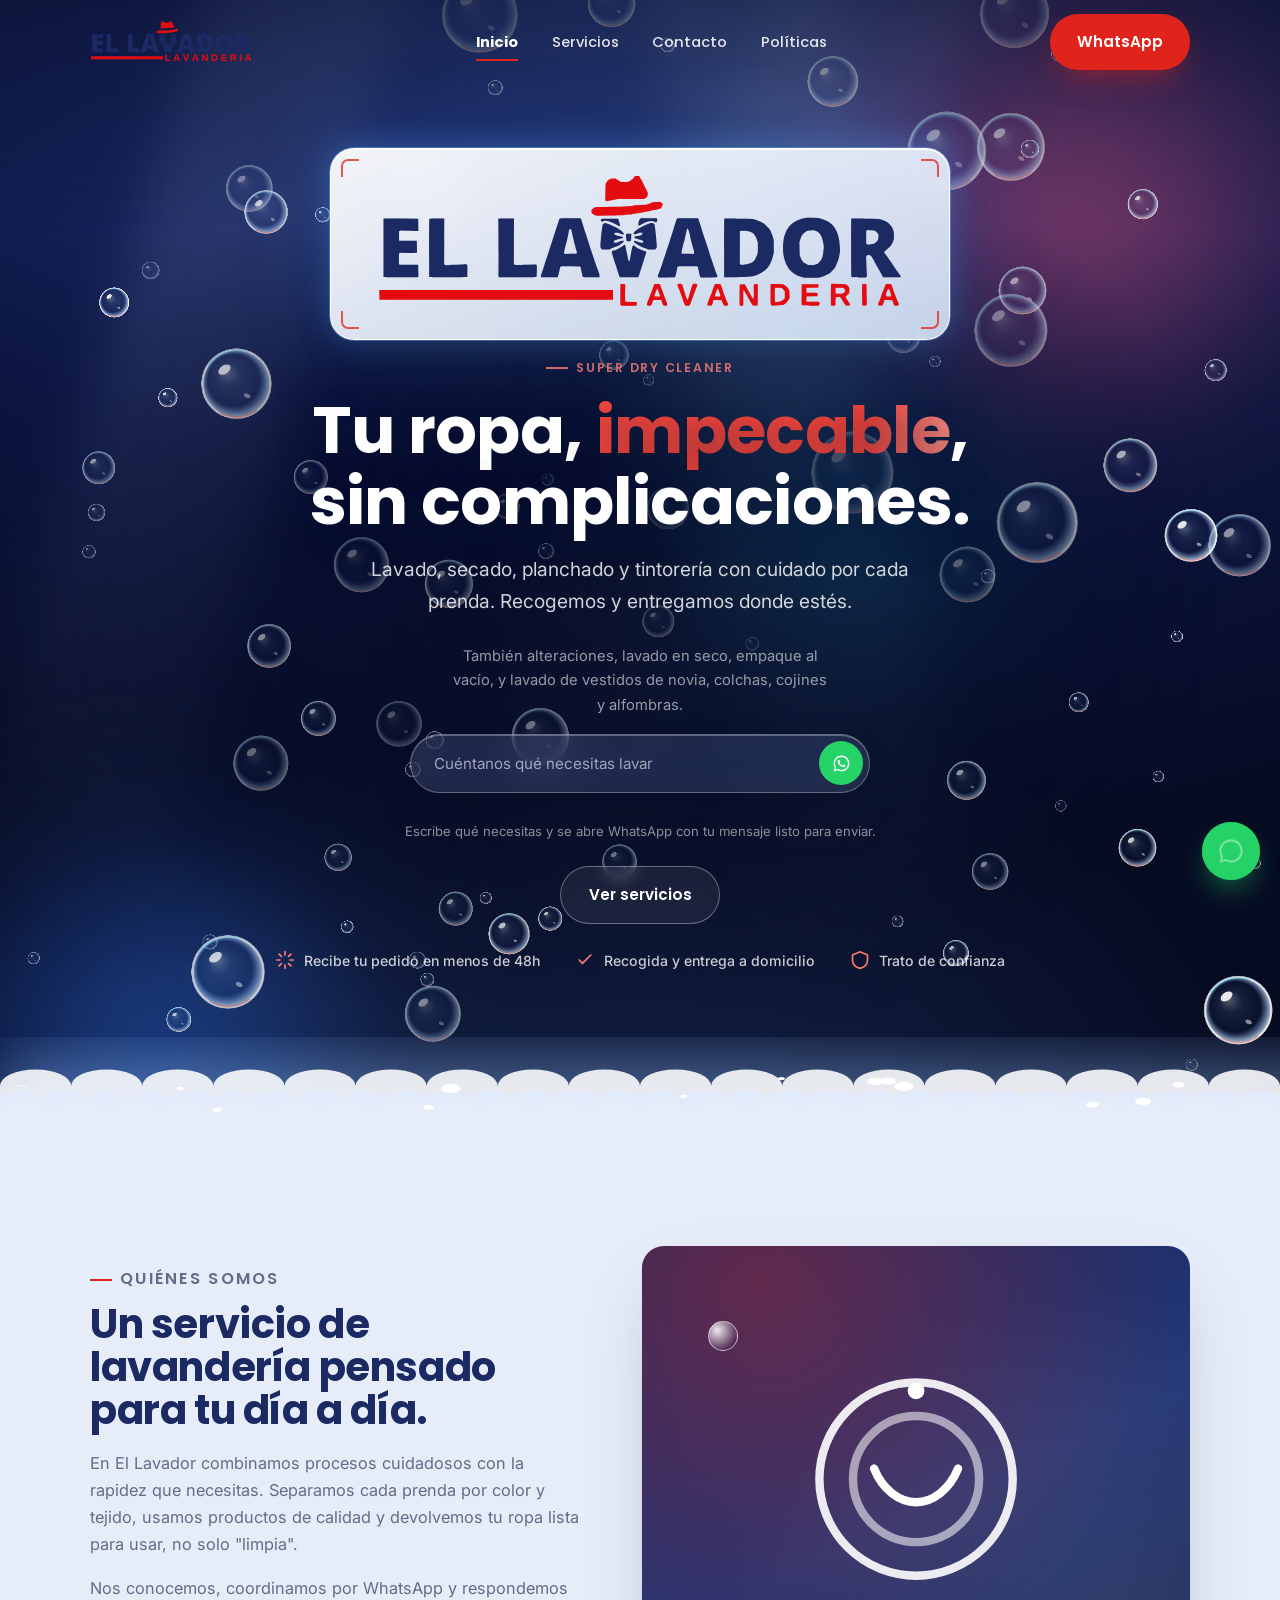
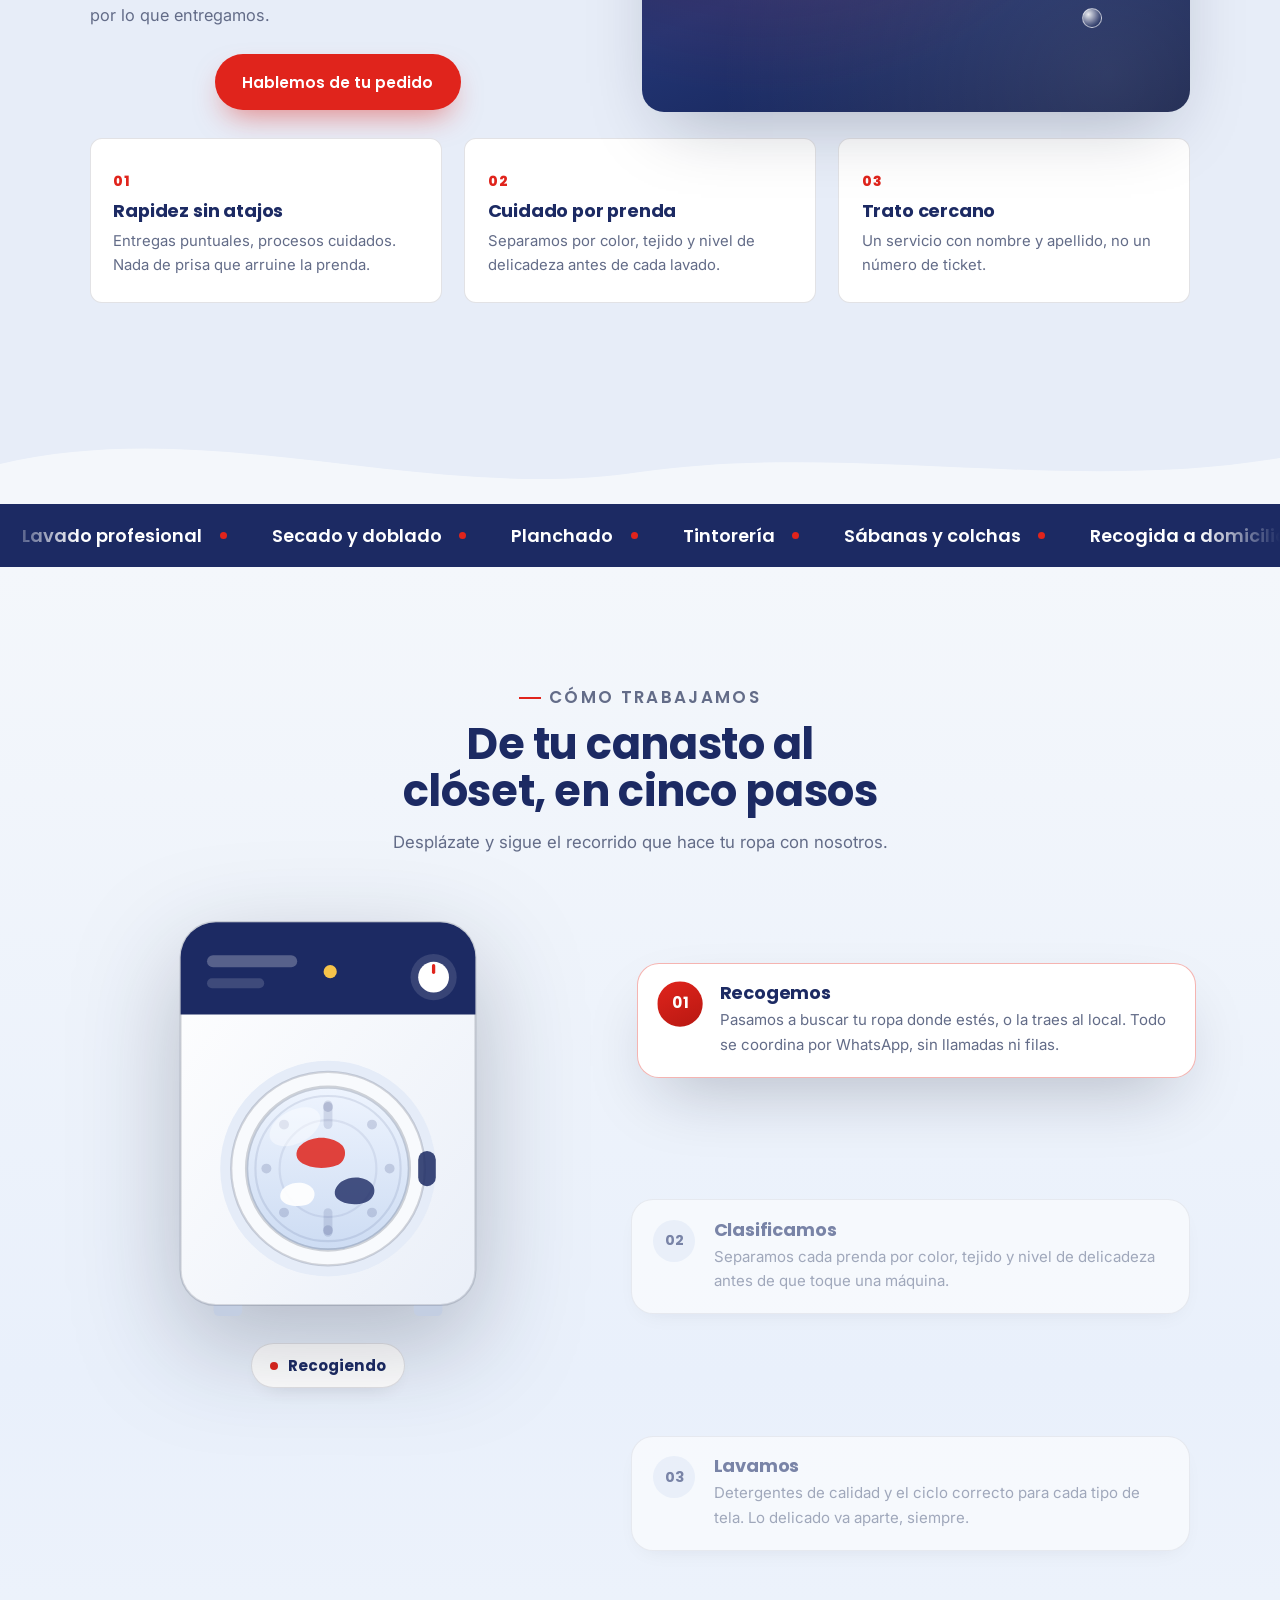
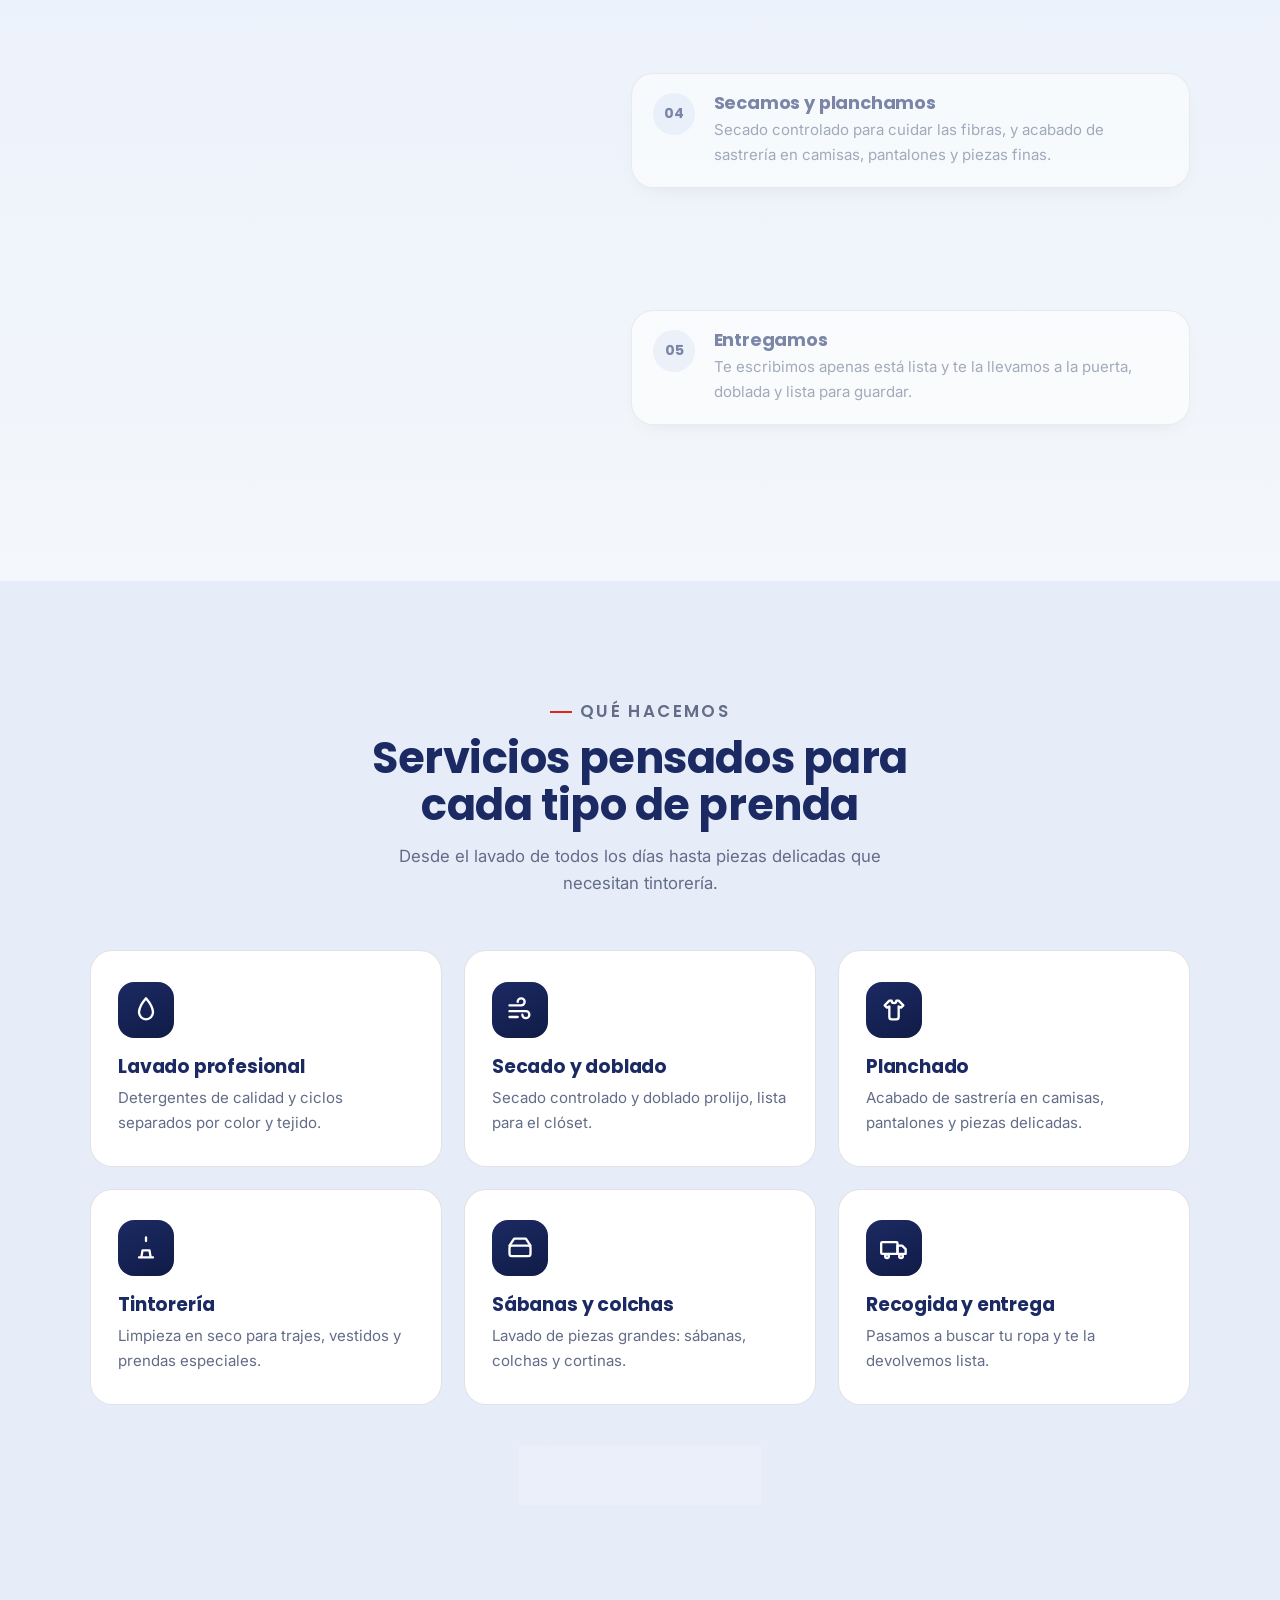
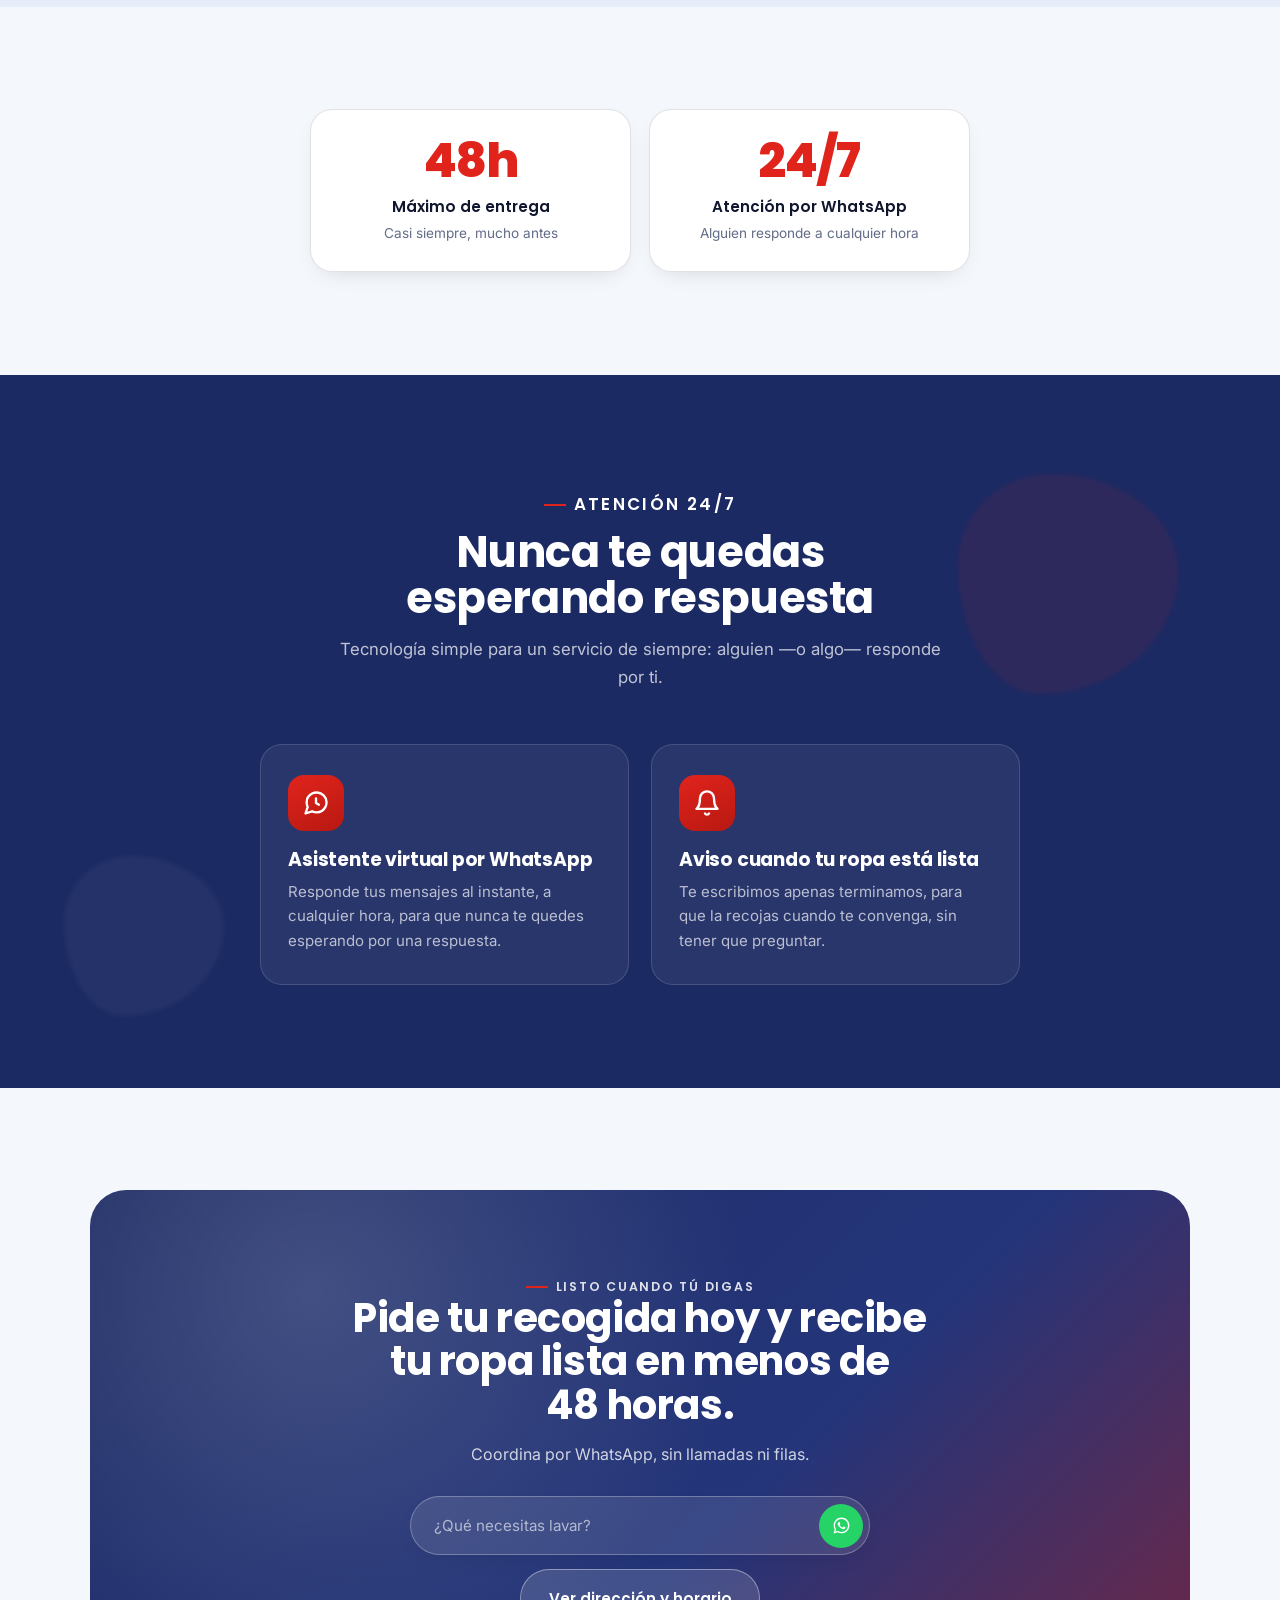
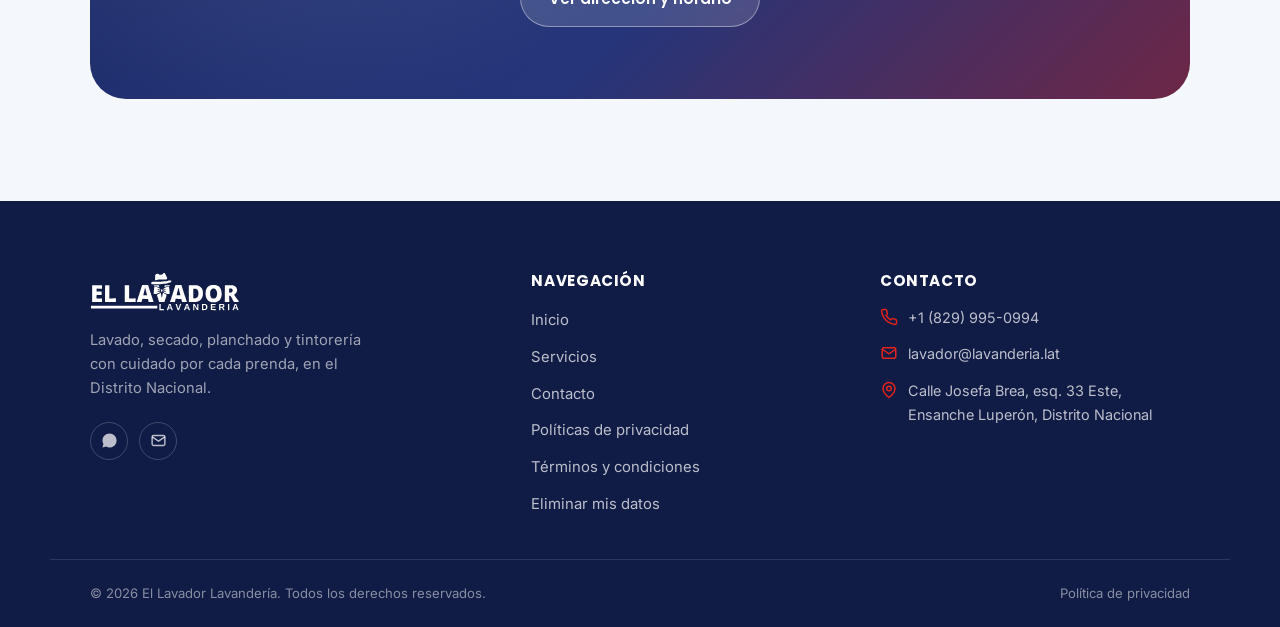
==== commit 300dede0: "Add files via upload" ====
--- a/index.html
+++ b/index.html
@@ -5,10 +5,72 @@
   <meta name="viewport" content="width=device-width, initial-scale=1">
   <title>El Lavador Lavandería · Lavado, secado y planchado en Santo Domingo</title>
   <meta name="description" content="El Lavador Lavandería: lavado, secado, planchado, tintorería y recogida a domicilio en el Distrito Nacional, República Dominicana.">
+  <link rel="canonical" href="https://lavador.lavanderia.lat/">
+
+  <link rel="icon" href="/assets/img/favicon.svg" type="image/svg+xml">
+  <link rel="icon" href="/assets/img/favicon-32x32.png" sizes="32x32" type="image/png">
+  <link rel="icon" href="/assets/img/favicon-16x16.png" sizes="16x16" type="image/png">
+  <link rel="apple-touch-icon" href="/assets/img/apple-touch-icon.png">
+  <meta name="theme-color" content="#1c2a63">
+
+  <meta property="og:type" content="website">
+  <meta property="og:site_name" content="El Lavador Lavandería">
+  <meta property="og:locale" content="es_DO">
+  <meta property="og:url" content="https://lavador.lavanderia.lat/">
+  <meta property="og:title" content="El Lavador Lavandería · Lavado, secado y planchado en Santo Domingo">
+  <meta property="og:description" content="El Lavador Lavandería: lavado, secado, planchado, tintorería y recogida a domicilio en el Distrito Nacional, República Dominicana.">
+  <meta property="og:image" content="https://lavador.lavanderia.lat/assets/img/og-image.png">
+  <meta property="og:image:width" content="1200">
+  <meta property="og:image:height" content="630">
+
+  <meta name="twitter:card" content="summary_large_image">
+  <meta name="twitter:title" content="El Lavador Lavandería · Lavado, secado y planchado en Santo Domingo">
+  <meta name="twitter:description" content="El Lavador Lavandería: lavado, secado, planchado, tintorería y recogida a domicilio en el Distrito Nacional, República Dominicana.">
+  <meta name="twitter:image" content="https://lavador.lavanderia.lat/assets/img/og-image.png">
   <link rel="preconnect" href="https://fonts.googleapis.com">
   <link rel="preconnect" href="https://fonts.gstatic.com" crossorigin>
   <link rel="stylesheet" href="https://fonts.googleapis.com/css2?family=Poppins:wght@500;600;700;800&family=Inter:wght@400;500;600&display=swap">
-  <link rel="stylesheet" href="/styles.css?v=20260769">
+  <link rel="stylesheet" href="/styles.css?v=20260770">
+  <script type="application/ld+json">
+  {
+    "@context": "https://schema.org",
+    "@type": "DryCleaningOrLaundry",
+    "@id": "https://lavador.lavanderia.lat/",
+    "name": "El Lavador Lavandería",
+    "alternateName": "El Lavador",
+    "image": "https://lavador.lavanderia.lat/assets/img/og-image.png",
+    "logo": "https://lavador.lavanderia.lat/assets/img/logo.png",
+    "url": "https://lavador.lavanderia.lat/",
+    "telephone": "+1-829-995-0994",
+    "email": "lavador@lavanderia.lat",
+    "priceRange": "$$",
+    "description": "Lavandería en el Distrito Nacional con servicio de lavado, secado, planchado, tintorería, sábanas, edredones, servicio exprés y recogida y entrega a domicilio.",
+    "address": {
+      "@type": "PostalAddress",
+      "streetAddress": "Calle Josefa Brea, esq. 33 Este",
+      "addressLocality": "Ensanche Luperón, Distrito Nacional",
+      "postalCode": "10401",
+      "addressCountry": "DO"
+    },
+    "geo": {
+      "@type": "GeoCoordinates",
+      "latitude": 18.5012468,
+      "longitude": -69.8997347
+    },
+    "areaServed": {
+      "@type": "City",
+      "name": "Santo Domingo, Distrito Nacional"
+    },
+    "openingHoursSpecification": [
+      {
+        "@type": "OpeningHoursSpecification",
+        "dayOfWeek": ["Monday","Tuesday","Wednesday","Thursday","Friday","Saturday"],
+        "opens": "08:00",
+        "closes": "18:00"
+      }
+    ]
+  }
+  </script>
 </head>
 <body class="home">
   <a class="skip-link" href="#main">Saltar al contenido</a>
@@ -703,6 +765,6 @@
   <script defer src="/lib/gsap.min.js"></script>
   <script defer src="/lib/ScrollTrigger.min.js"></script>
   <script defer src="/lib/manifest.js"></script>
-  <script defer src="/main.js?v=20260769"></script>
+  <script defer src="/main.js?v=20260770"></script>
 </body>
 </html>
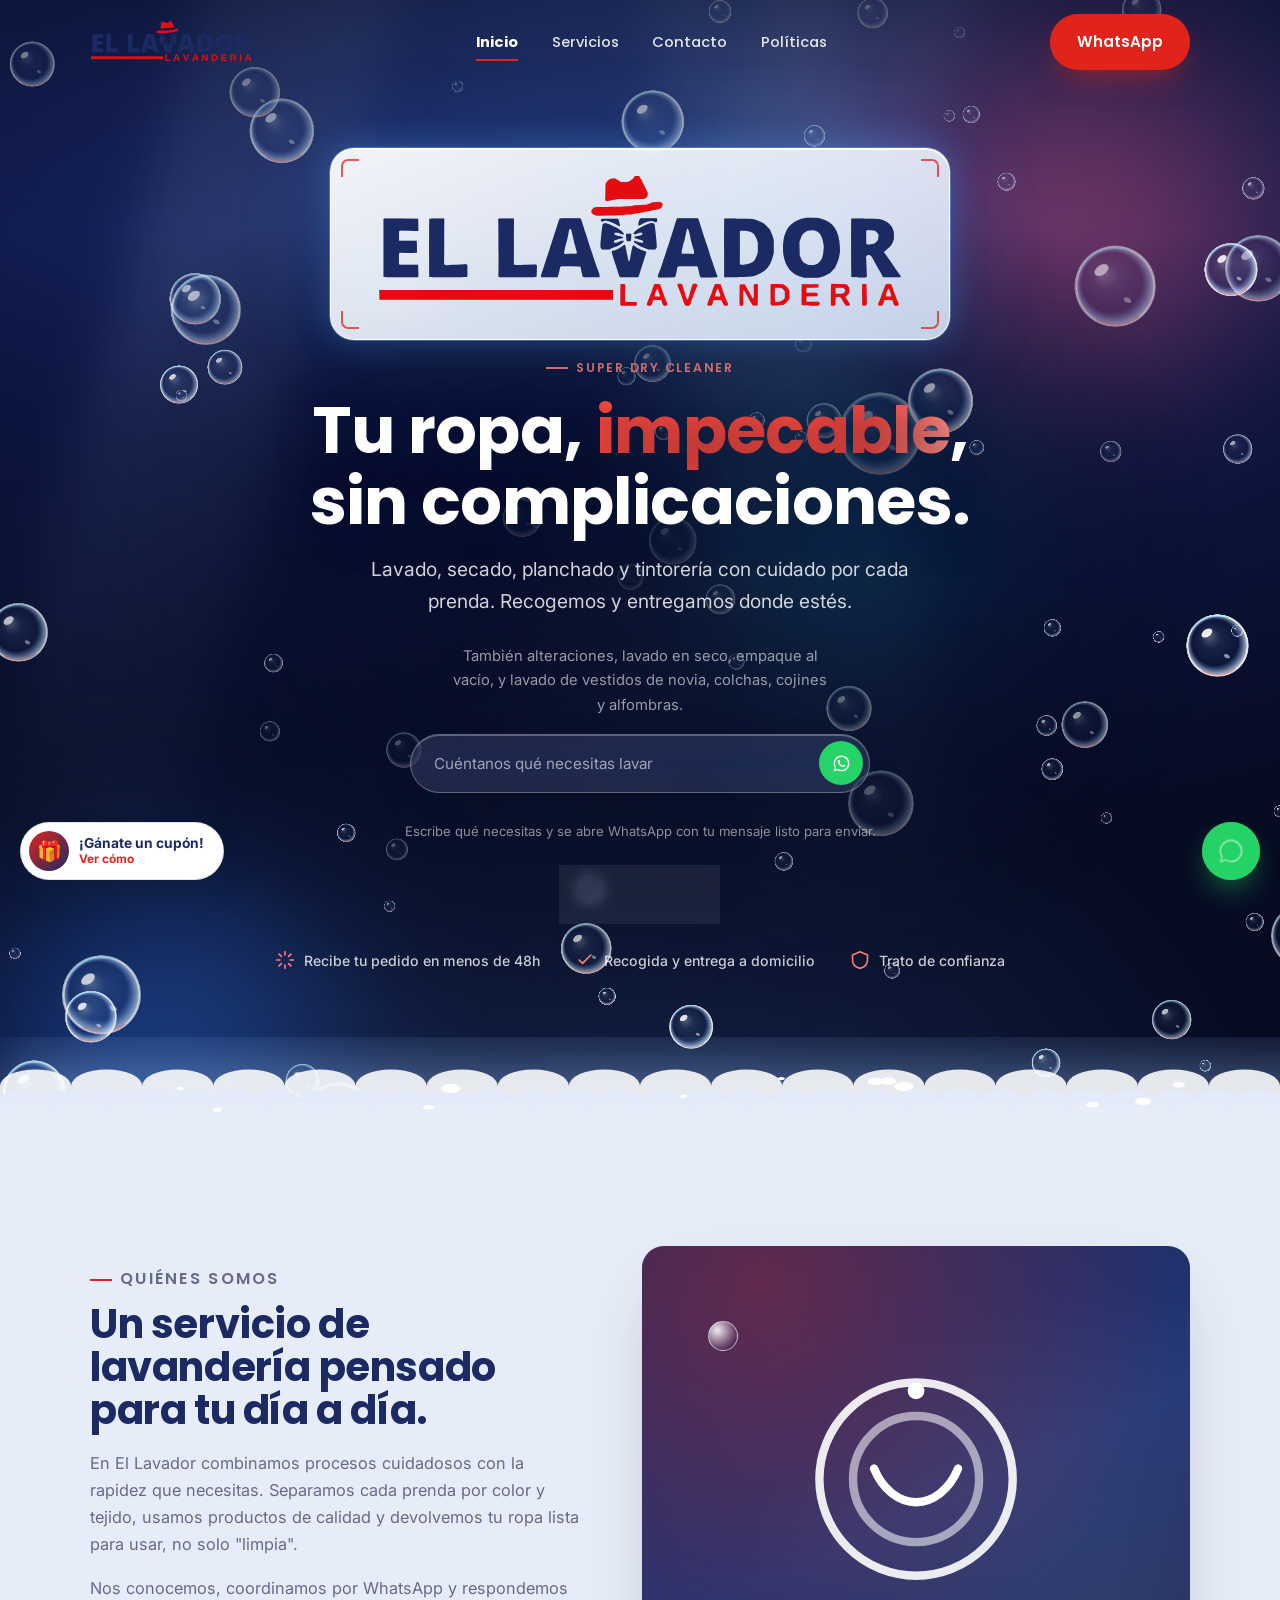
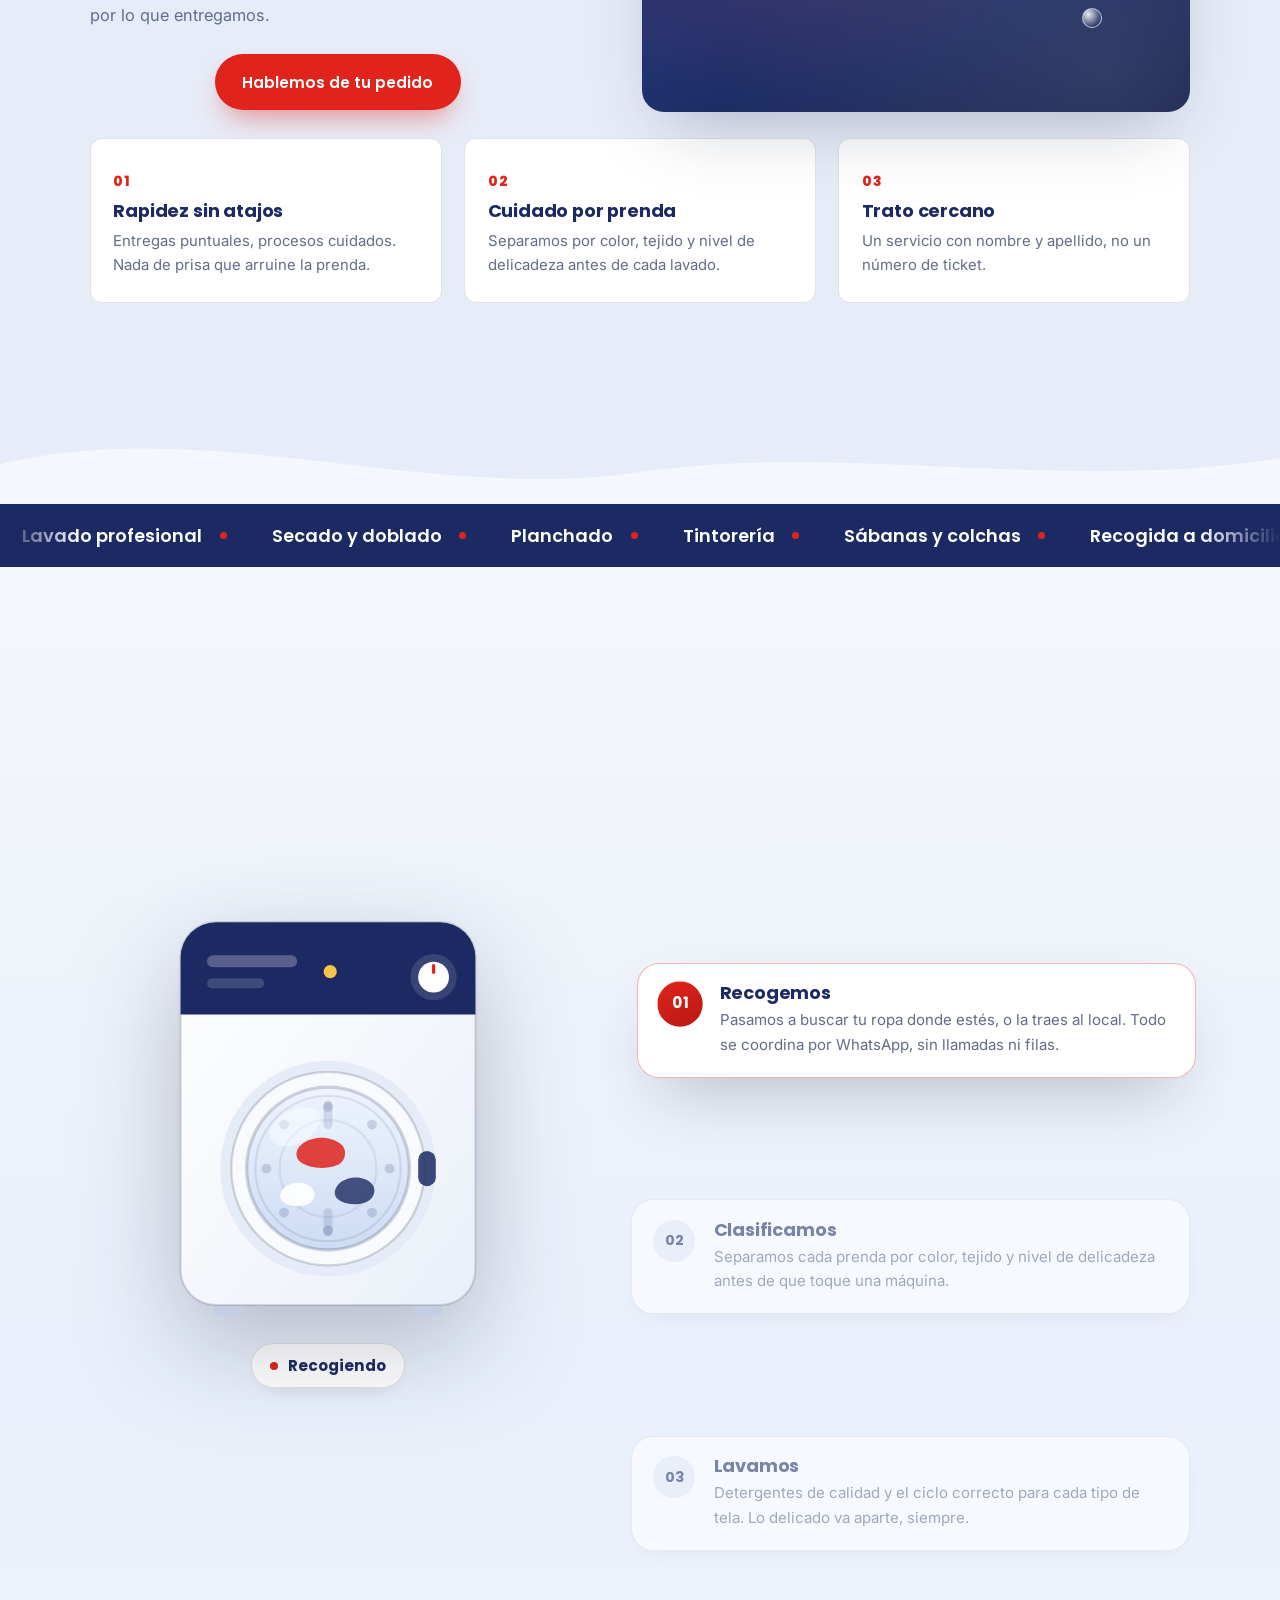
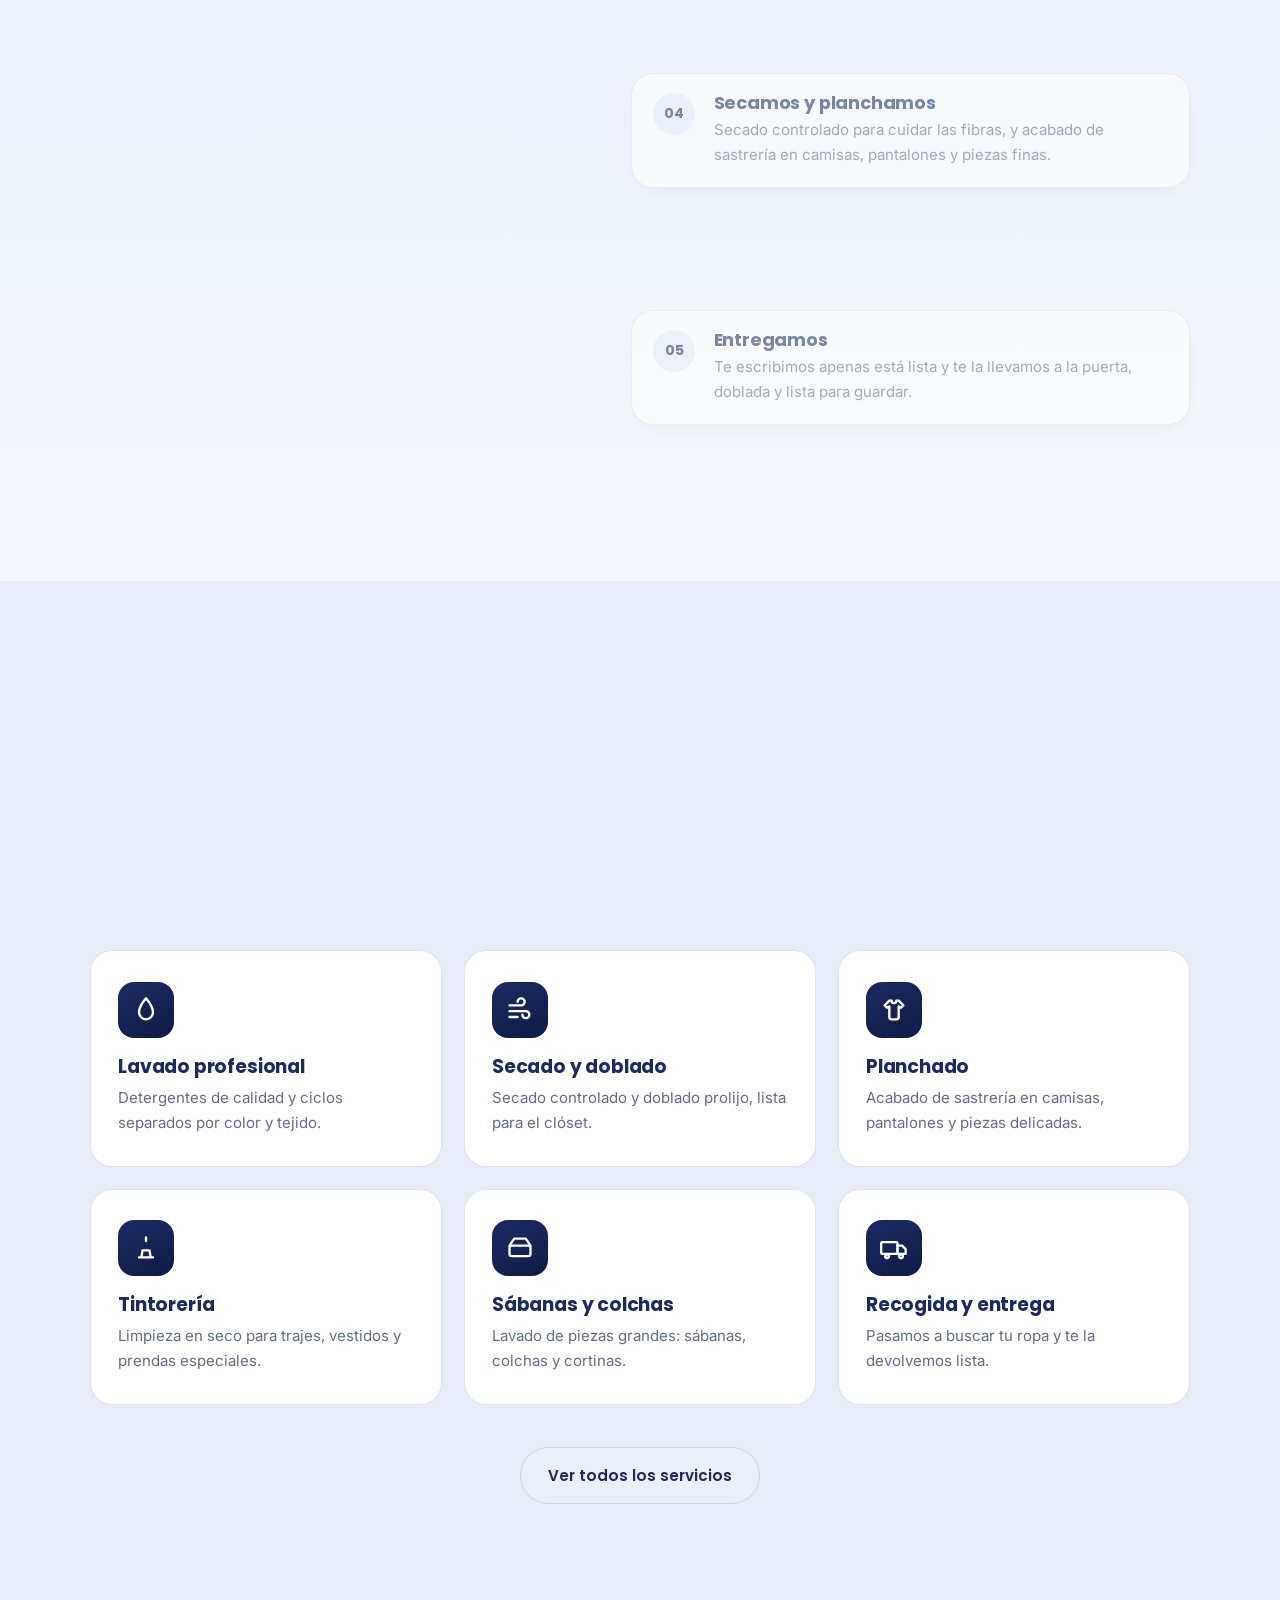
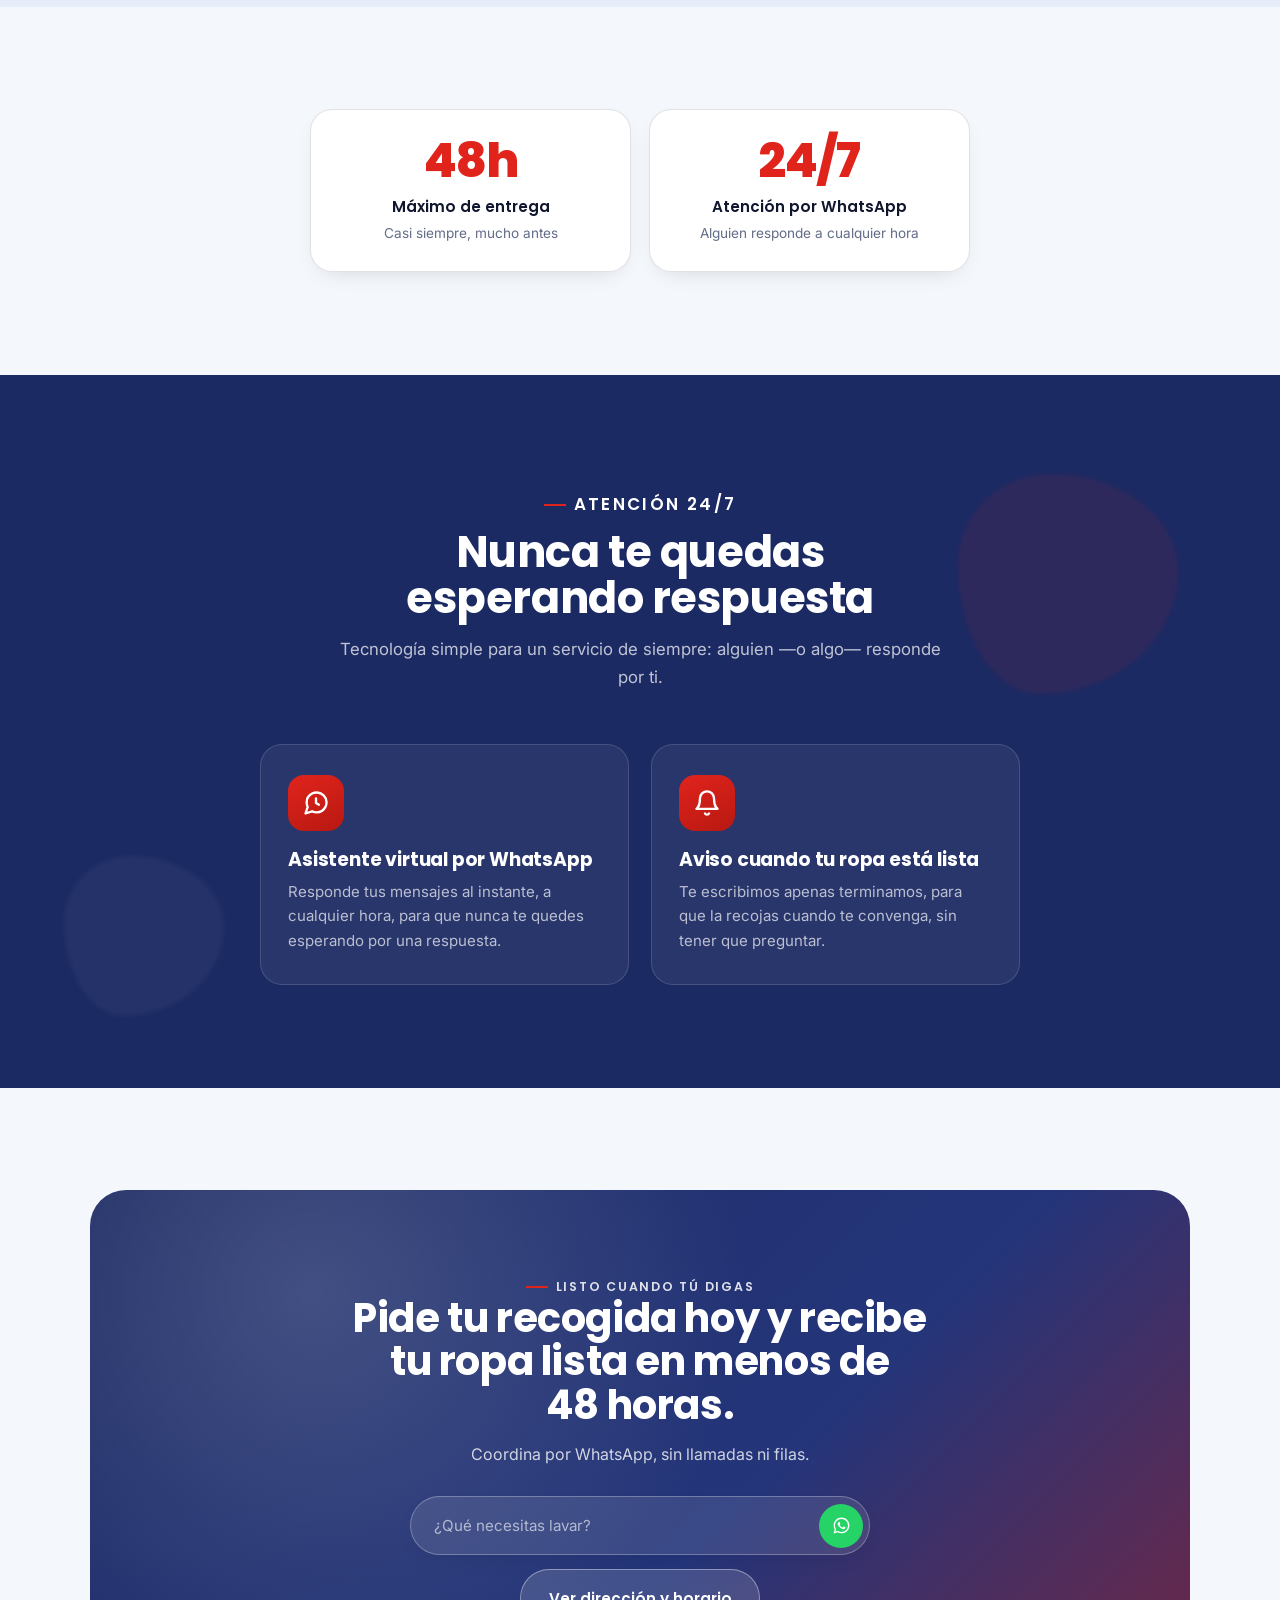
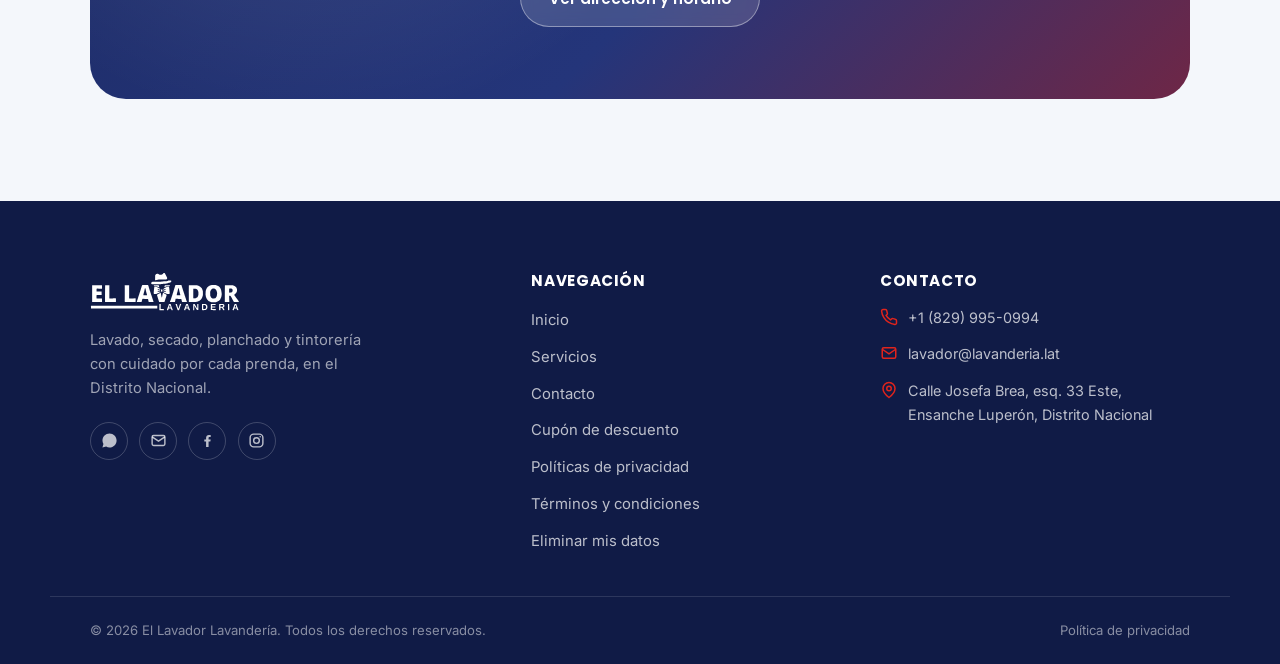
==== commit e9cf76e0: "Add files via upload" ====
--- a/index.html
+++ b/index.html
@@ -7,10 +7,10 @@
   <meta name="description" content="El Lavador Lavandería: lavado, secado, planchado, tintorería y recogida a domicilio en el Distrito Nacional, República Dominicana.">
   <link rel="canonical" href="https://lavador.lavanderia.lat/">
 
-  <link rel="icon" href="/assets/img/favicon.svg" type="image/svg+xml">
-  <link rel="icon" href="/assets/img/favicon-32x32.png" sizes="32x32" type="image/png">
-  <link rel="icon" href="/assets/img/favicon-16x16.png" sizes="16x16" type="image/png">
-  <link rel="apple-touch-icon" href="/assets/img/apple-touch-icon.png">
+  <link rel="icon" href="/assets/img/favicon.svg?v=20260778" type="image/svg+xml">
+  <link rel="icon" href="/assets/img/favicon-32x32.png?v=20260778" sizes="32x32" type="image/png">
+  <link rel="icon" href="/assets/img/favicon-16x16.png?v=20260778" sizes="16x16" type="image/png">
+  <link rel="apple-touch-icon" href="/assets/img/apple-touch-icon.png?v=20260778">
   <meta name="theme-color" content="#1c2a63">
 
   <meta property="og:type" content="website">
@@ -30,7 +30,7 @@
   <link rel="preconnect" href="https://fonts.googleapis.com">
   <link rel="preconnect" href="https://fonts.gstatic.com" crossorigin>
   <link rel="stylesheet" href="https://fonts.googleapis.com/css2?family=Poppins:wght@500;600;700;800&family=Inter:wght@400;500;600&display=swap">
-  <link rel="stylesheet" href="/styles.css?v=20260770">
+  <link rel="stylesheet" href="/styles.css?v=20260778">
   <script type="application/ld+json">
   {
     "@context": "https://schema.org",
@@ -68,6 +68,10 @@
         "opens": "08:00",
         "closes": "18:00"
       }
+    ],
+    "sameAs": [
+      "https://www.facebook.com/lavanderiael.lavador/",
+      "https://www.instagram.com/lavanderiael_lavador/"
     ]
   }
   </script>
@@ -699,6 +703,12 @@
           <a href="mailto:lavador@lavanderia.lat" aria-label="Correo">
             <svg viewBox="0 0 24 24" fill="none" stroke="currentColor" stroke-width="2"><rect x="3" y="5" width="18" height="14" rx="2"/><path d="m3 7 9 6 9-6"/></svg>
           </a>
+          <a href="https://www.facebook.com/lavanderiael.lavador/" target="_blank" rel="noopener" aria-label="Facebook">
+            <svg viewBox="0 0 24 24" fill="currentColor"><path d="M13.5 21v-7.5H16l.5-3H13.5V8.5c0-.9.25-1.5 1.53-1.5H16.5V4.36C16.2 4.32 15.2 4.24 14 4.24c-2.4 0-4 1.47-4 4.17V10.5H7.5v3H10V21h3.5Z"/></svg>
+          </a>
+          <a href="https://www.instagram.com/lavanderiael_lavador/" target="_blank" rel="noopener" aria-label="Instagram">
+            <svg viewBox="0 0 24 24" fill="none" stroke="currentColor" stroke-width="2"><rect x="3" y="3" width="18" height="18" rx="5"/><circle cx="12" cy="12" r="4"/><circle cx="17.2" cy="6.8" r="1.1" fill="currentColor" stroke="none"/></svg>
+          </a>
         </div>
       </div>
       <div class="footer-nav">
@@ -707,6 +717,7 @@
           <li><a href="/">Inicio</a></li>
           <li><a href="/servicios/">Servicios</a></li>
           <li><a href="/contacto/">Contacto</a></li>
+          <li><a href="/cupon/">Cupón de descuento</a></li>
           <li><a href="/politica/">Políticas de privacidad</a></li>
           <li><a href="/terminos/">Términos y condiciones</a></li>
           <li><a href="/eliminar-datos/">Eliminar mis datos</a></li>
@@ -762,9 +773,19 @@
     </a>
   </div>
 
+  <div class="promo-badge" data-promo-modal aria-hidden="true">
+    <a class="promo-badge-link" href="/cupon/">
+      <span class="promo-badge-icon" aria-hidden="true">🎁</span>
+      <span class="promo-badge-text">
+        <strong data-promo-title>¡Gánate un cupón!</strong>
+        <span>Ver cómo</span>
+      </span>
+    </a>
+  </div>
+
   <script defer src="/lib/gsap.min.js"></script>
   <script defer src="/lib/ScrollTrigger.min.js"></script>
   <script defer src="/lib/manifest.js"></script>
-  <script defer src="/main.js?v=20260770"></script>
+  <script defer src="/main.js?v=20260778"></script>
 </body>
 </html>
--- a/styles.css
+++ b/styles.css
@@ -1370,3 +1370,120 @@
   border-radius: 999px; padding: .38rem 1rem;
   font-size: .82rem; color: var(--ink-mute);
 }
+
+/* =============================================================
+   30. Cupón de descuento — aviso emergente + página de pasos
+   ============================================================= */
+.promo-badge {
+  position: fixed; left: 1.25rem; bottom: 1.25rem; z-index: 90;
+  max-width: 250px;
+  background: var(--paper);
+  border: 1px solid var(--line);
+  border-radius: 999px;
+  box-shadow: 0 16px 36px -16px rgba(16,22,46,.4);
+  opacity: 0; visibility: hidden;
+  transform: translateY(14px) scale(.94);
+  transition: opacity .4s var(--ease-out), transform .4s var(--ease-out), visibility 0s linear .4s;
+}
+.promo-badge.is-open {
+  opacity: 1; visibility: visible; transform: translateY(0) scale(1);
+  transition: opacity .4s var(--ease-out), transform .4s var(--ease-out);
+}
+.promo-badge-link {
+  display: flex; align-items: center; gap: .65rem;
+  padding: .5rem 1.15rem .5rem .5rem;
+  text-decoration: none; color: var(--ink);
+}
+.promo-badge-icon {
+  width: 40px; height: 40px; border-radius: 50%; flex-shrink: 0;
+  display: grid; place-items: center; font-size: 1.25rem;
+  background: linear-gradient(135deg, var(--red), var(--navy));
+}
+.promo-badge-text { display: flex; flex-direction: column; line-height: 1.25; }
+.promo-badge-text strong { font-size: .86rem; color: var(--navy); }
+.promo-badge-text span { font-size: .74rem; color: var(--red); font-weight: 700; }
+@media (max-width: 640px) {
+  .promo-badge { left: .8rem; bottom: .8rem; max-width: 205px; }
+  .promo-badge-icon { width: 34px; height: 34px; font-size: 1.05rem; }
+  .promo-badge-text strong { font-size: .78rem; }
+  .promo-badge-text span { font-size: .68rem; }
+}
+
+/* Página /cupon/ */
+.cupon-steps {
+  display: grid; gap: 1.2rem;
+  grid-template-columns: repeat(auto-fit, minmax(240px, 1fr));
+  margin-bottom: 2.6rem;
+}
+.cupon-step {
+  background: var(--paper); border: 1px solid var(--line);
+  border-radius: var(--radius); padding: 1.6rem;
+  box-shadow: var(--shadow-sm);
+  display: flex; flex-direction: column; gap: .8rem;
+  transition: border-color .3s, box-shadow .3s;
+}
+.cupon-step-icon {
+  width: 46px; height: 46px; border-radius: 50%;
+  display: grid; place-items: center;
+  background: var(--bg-2); color: var(--navy);
+}
+.cupon-step-icon svg { width: 22px; height: 22px; }
+.cupon-step h3 { font-size: 1.02rem; }
+.cupon-step p { color: var(--ink-mute); font-size: .9rem; flex: 1; }
+.cupon-step-actions { display: flex; flex-wrap: wrap; gap: .6rem; align-items: center; }
+.cupon-confirm {
+  border: 1px solid var(--line); background: var(--bg-2);
+  border-radius: 999px; padding: .55rem 1.1rem;
+  font-size: .85rem; font-weight: 600; color: var(--ink);
+  cursor: pointer; transition: all .25s; white-space: nowrap;
+}
+.cupon-confirm:hover:not(:disabled) { border-color: var(--navy); }
+.cupon-confirm:disabled { opacity: .55; cursor: not-allowed; }
+.cupon-hint { font-size: .78rem; color: var(--ink-mute); }
+.cupon-step.is-done { border-color: #2fb864; box-shadow: 0 12px 26px -16px rgba(47,184,100,.55); }
+.cupon-step.is-done .cupon-confirm {
+  background: #2fb864; border-color: #2fb864; color: #fff; opacity: 1;
+}
+.cupon-step.is-done .cupon-confirm::before { content: "✓ "; }
+
+.cupon-reveal {
+  position: relative; max-width: 560px; margin-inline: auto;
+  background: linear-gradient(160deg, var(--navy), #101a44);
+  color: #fff; border-radius: calc(var(--radius) + 6px);
+  padding: clamp(1.8rem, 5vw, 2.8rem);
+  text-align: center; overflow: hidden;
+}
+.cupon-reveal-lock {
+  display: grid; place-items: center; gap: .4rem;
+  font-size: .95rem;
+}
+.cupon-id-form { display: grid; gap: .8rem; max-width: 360px; margin-inline: auto; }
+.cupon-id-title { font-size: 1.15rem; font-weight: 700; }
+.cupon-id-sub { font-size: .88rem; color: rgba(255,255,255,.75); margin-top: -.4rem; }
+.cupon-id-fields { display: grid; gap: .6rem; }
+.cupon-id-fields input {
+  width: 100%; border-radius: 12px; border: 1px solid rgba(255,255,255,.3);
+  background: rgba(255,255,255,.08); color: #fff;
+  padding: .75rem 1rem; font-size: .95rem; font-family: inherit;
+}
+.cupon-id-fields input::placeholder { color: rgba(255,255,255,.55); }
+.cupon-id-fields input:focus { outline: none; border-color: #fff; background: rgba(255,255,255,.14); }
+.cupon-id-error { font-size: .85rem; color: #ffb4ac; }
+.cupon-id-note { font-size: .78rem; color: rgba(255,255,255,.6); }
+.cupon-code {
+  font-family: ui-monospace, SFMono-Regular, Menlo, monospace;
+  font-size: clamp(1.7rem, 6vw, 2.5rem);
+  letter-spacing: .07em; font-weight: 800;
+  background: rgba(255,255,255,.1);
+  border: 1px dashed rgba(255,255,255,.4);
+  border-radius: 14px; padding: .6rem 1.2rem;
+  margin: 1rem 0; display: inline-block;
+}
+.cupon-discount { font-size: 1.05rem; color: rgba(255,255,255,.85); }
+.cupon-reveal .hero-actions { justify-content: center; margin-top: 1.5rem; flex-wrap: wrap; }
+.cupon-reveal .btn-ghost { color: #fff; border-color: rgba(255,255,255,.35); }
+.cupon-reveal .btn-ghost:hover { background: rgba(255,255,255,.12); border-color: #fff; }
+
+.cupon-inactive { text-align: center; max-width: 460px; margin-inline: auto; }
+.cupon-inactive p { color: var(--ink-mute); margin-bottom: 1.4rem; }
+.cupon-loading { text-align: center; color: var(--ink-mute); }
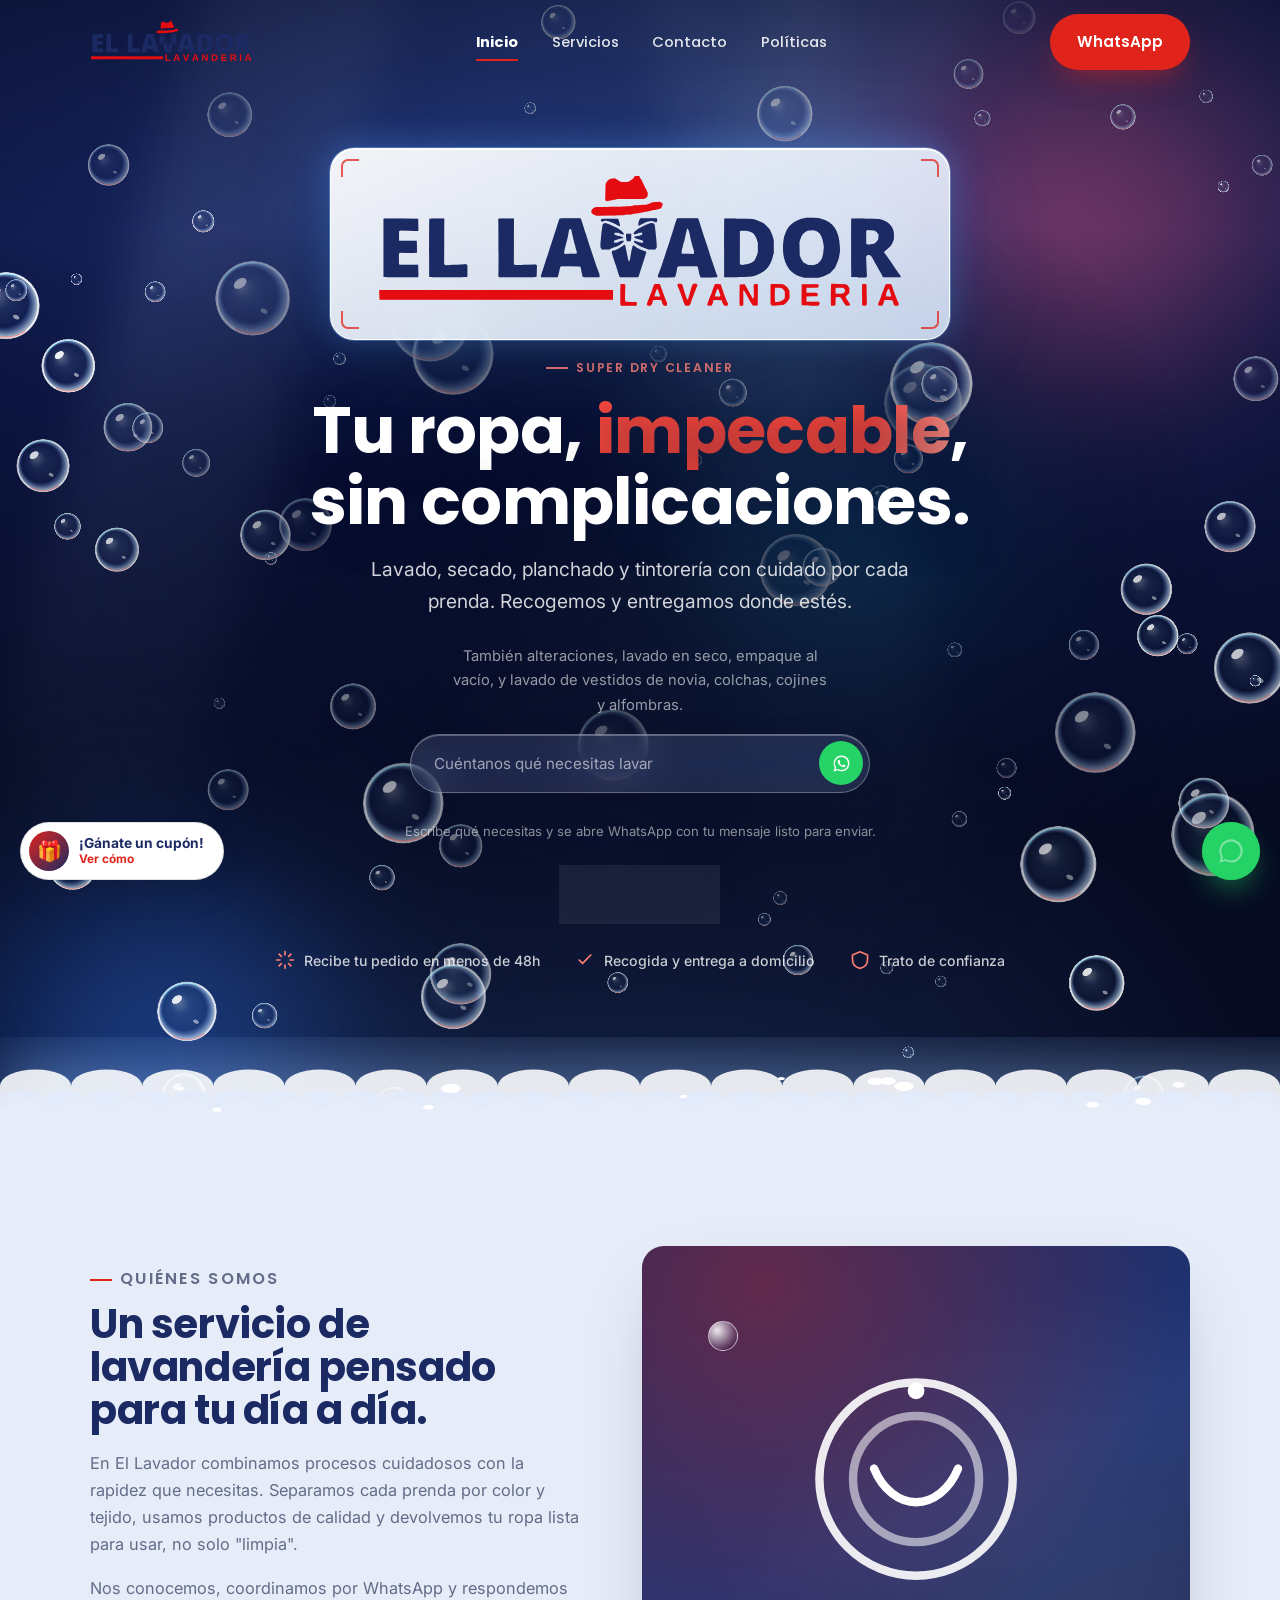
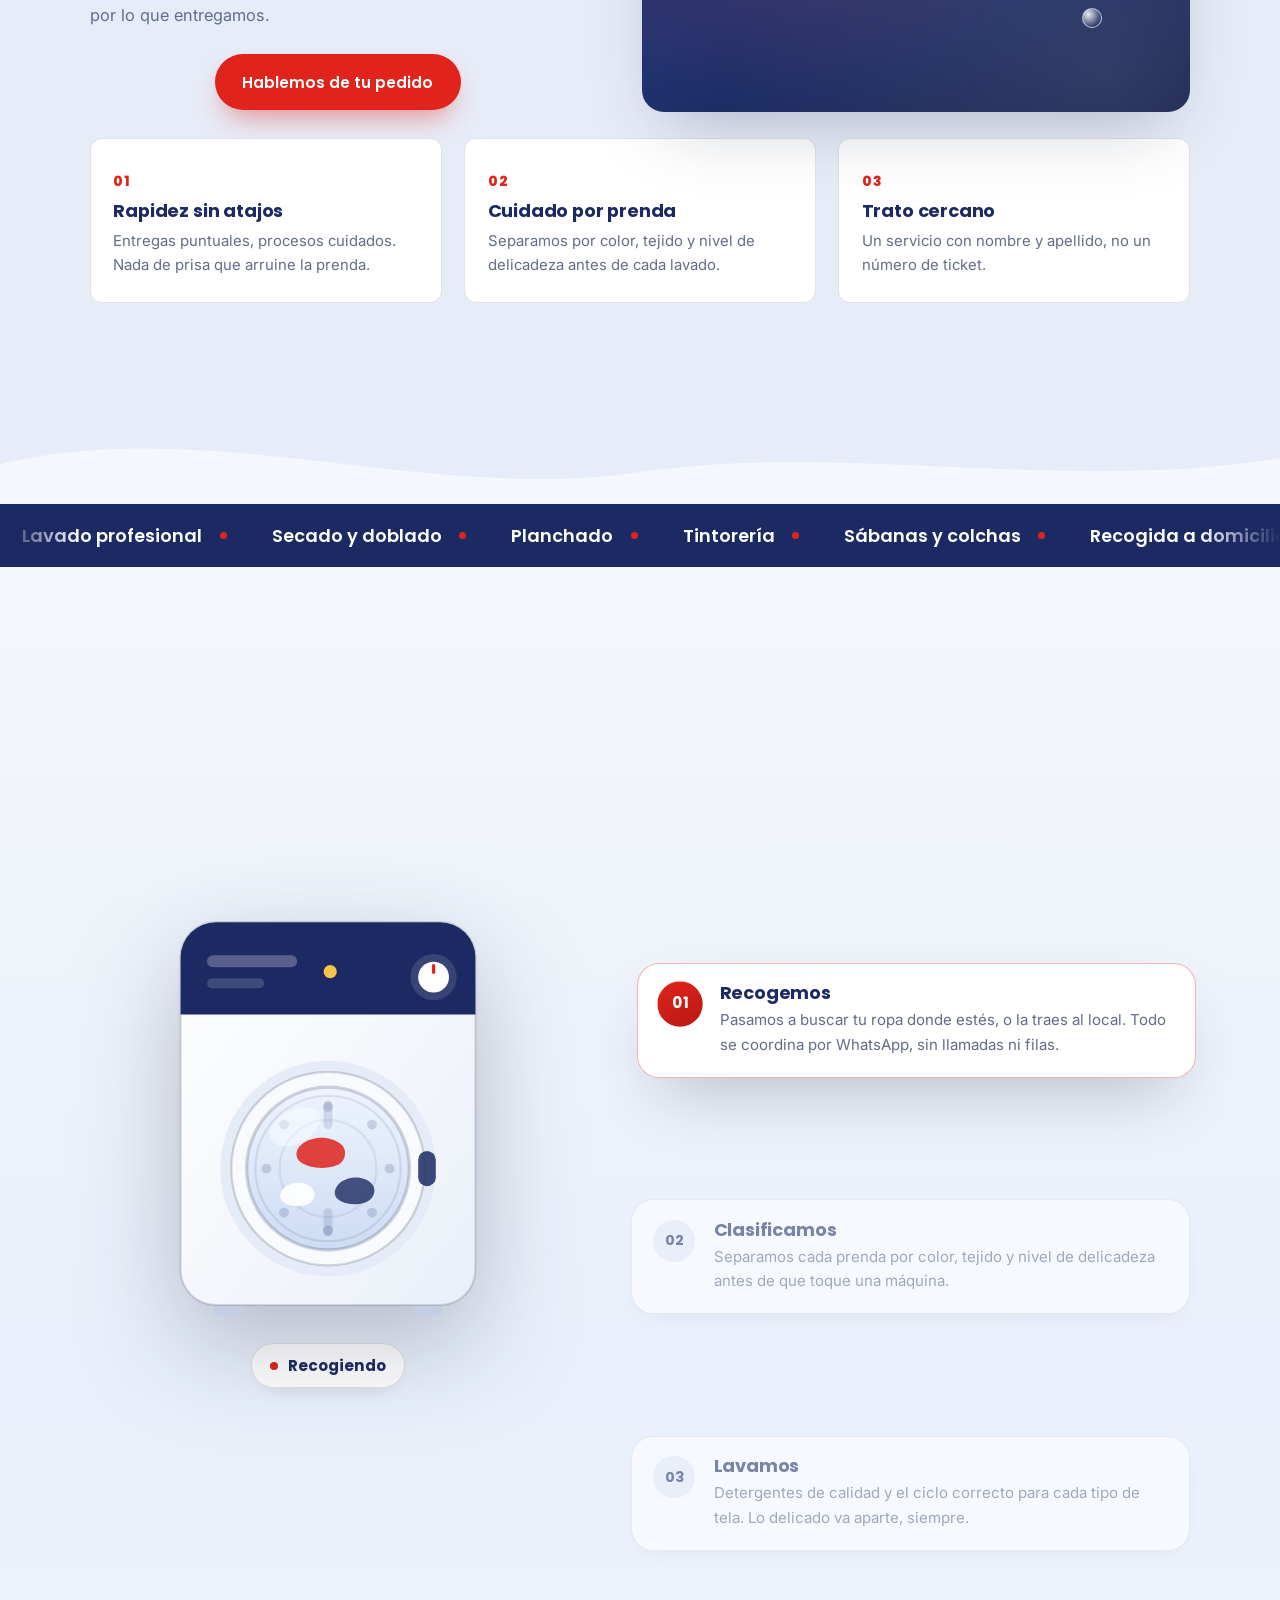
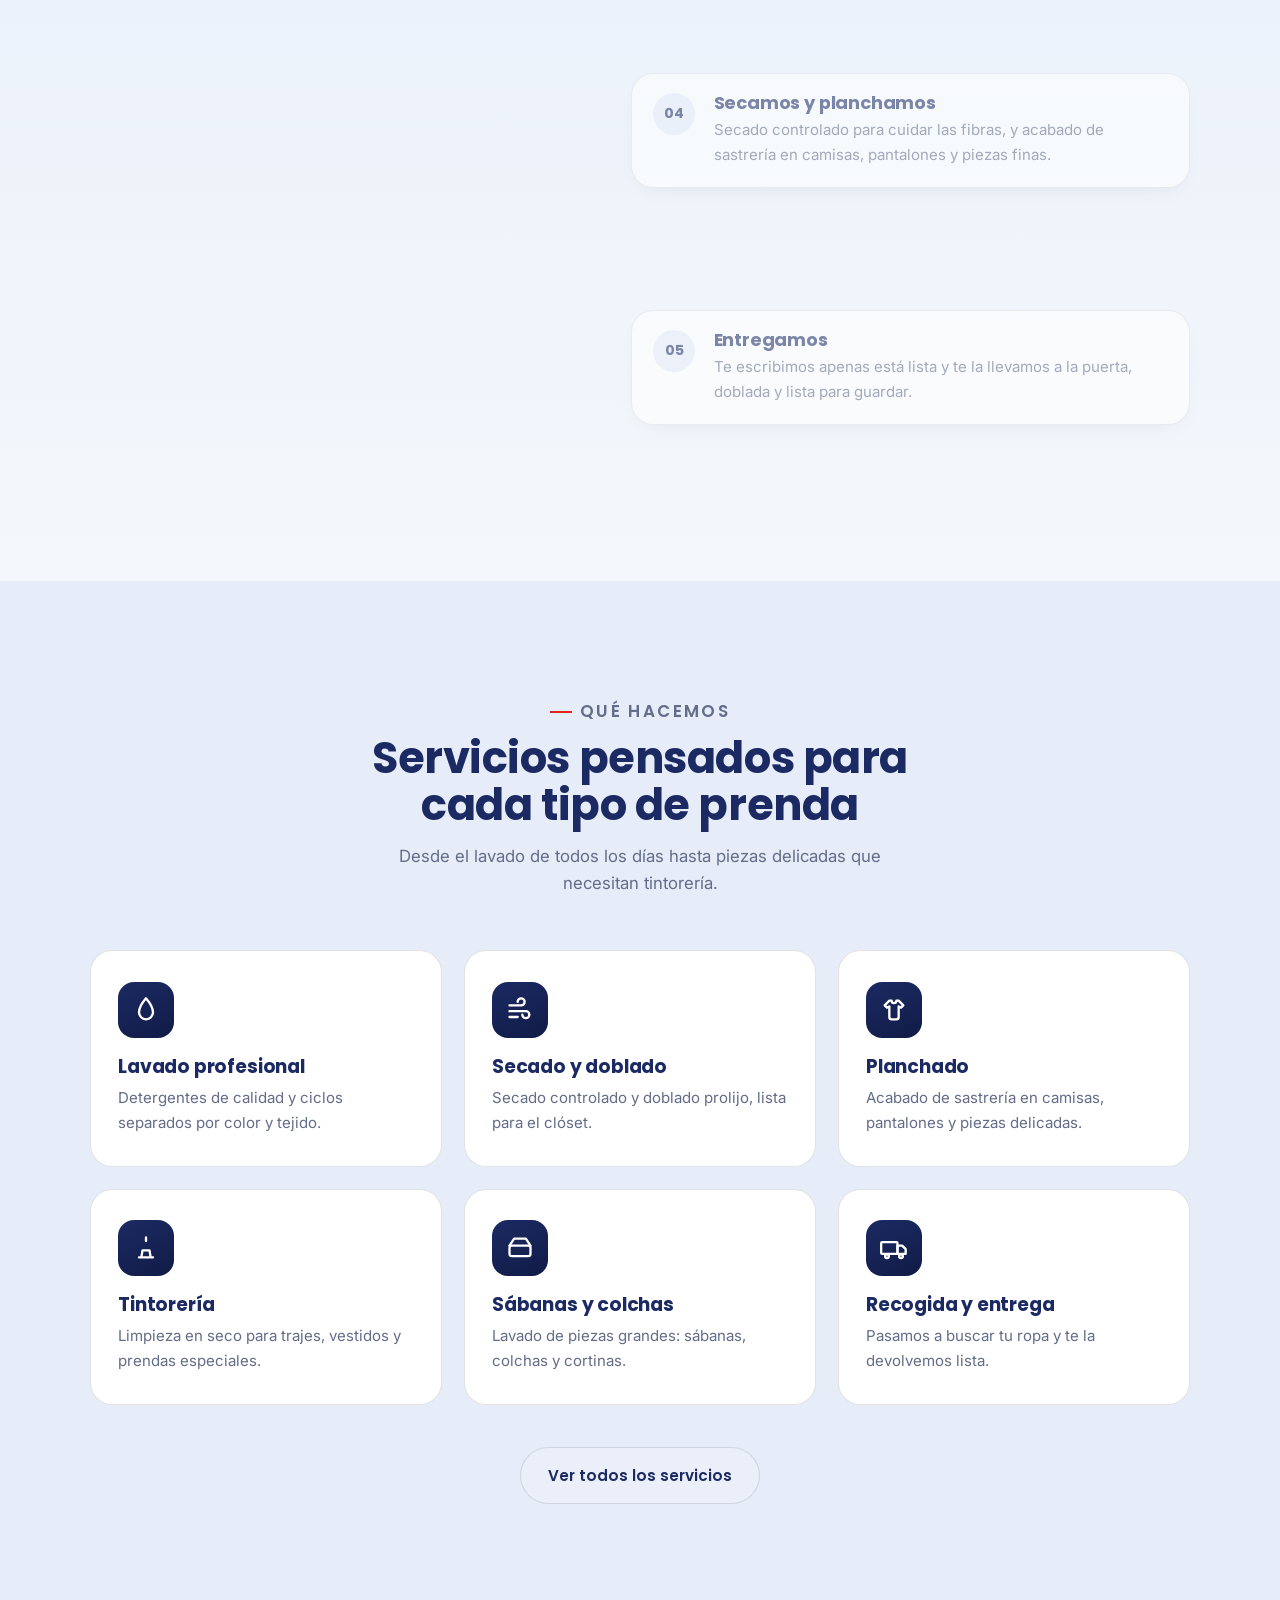
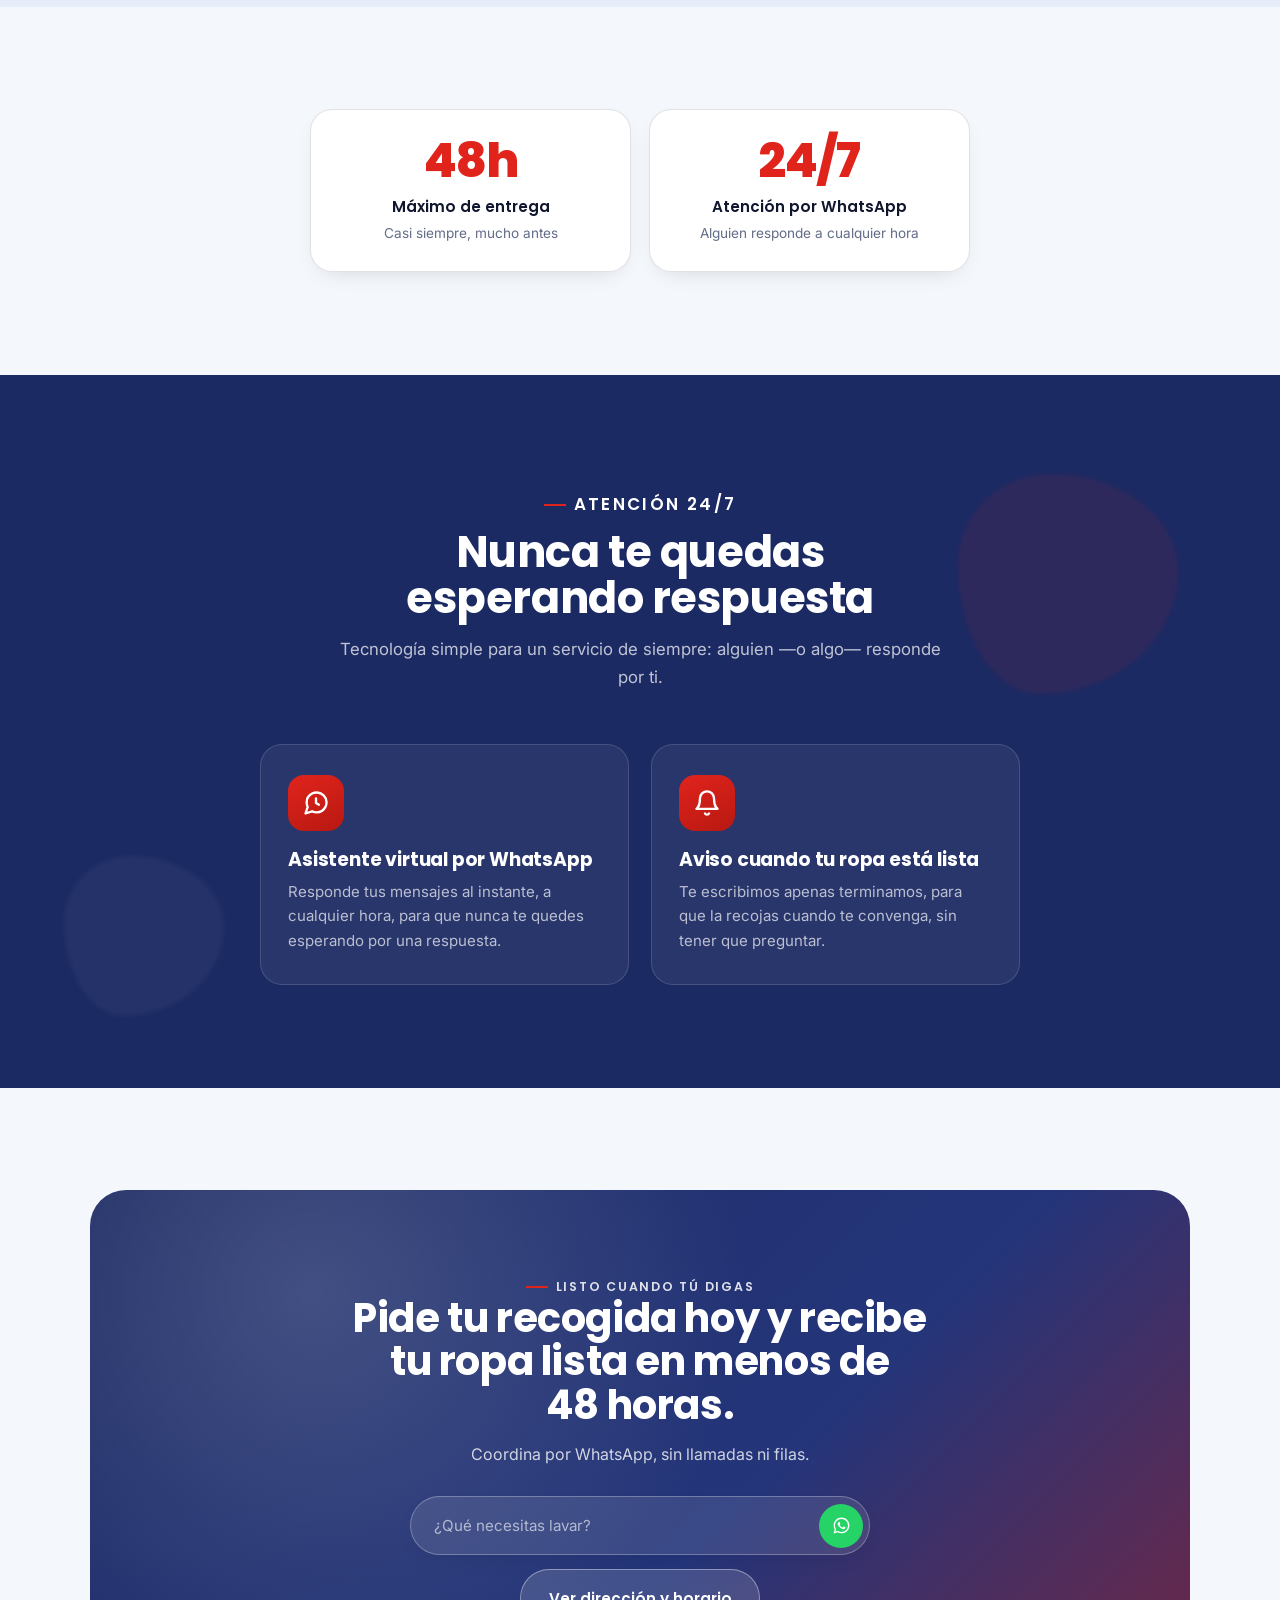
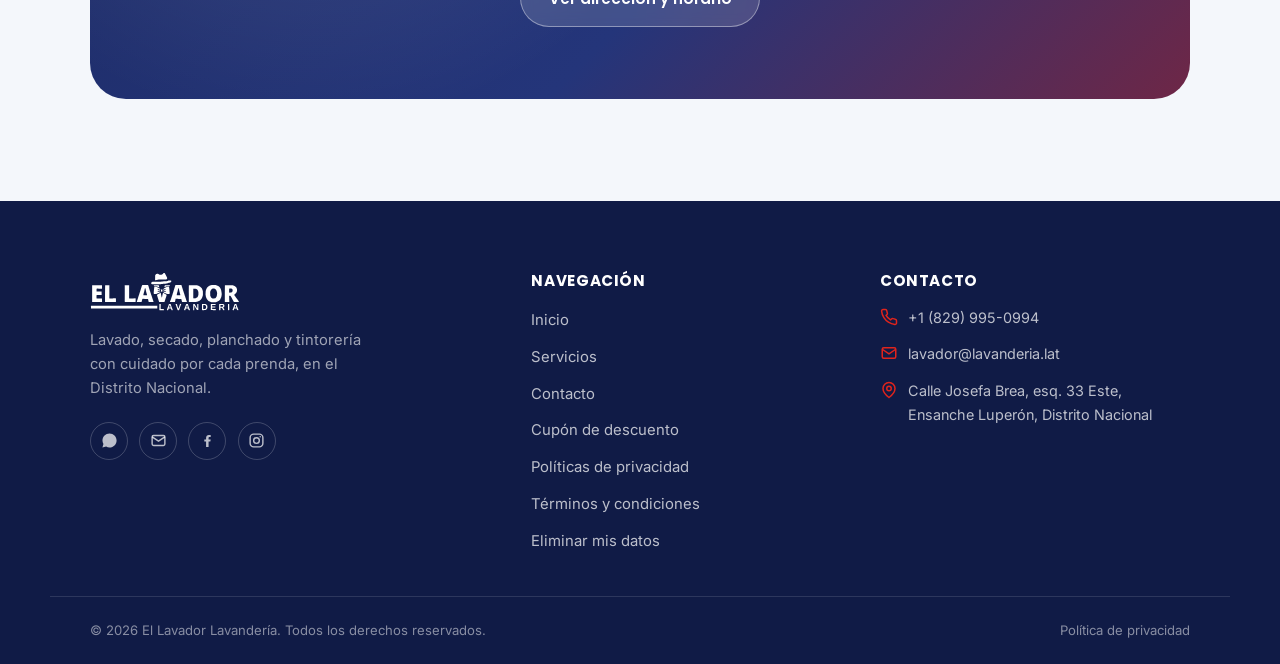
==== commit 9ba8cbf5: "Add files via upload" ====
--- a/index.html
+++ b/index.html
@@ -7,10 +7,10 @@
   <meta name="description" content="El Lavador Lavandería: lavado, secado, planchado, tintorería y recogida a domicilio en el Distrito Nacional, República Dominicana.">
   <link rel="canonical" href="https://lavador.lavanderia.lat/">
 
-  <link rel="icon" href="/assets/img/favicon.svg?v=20260778" type="image/svg+xml">
-  <link rel="icon" href="/assets/img/favicon-32x32.png?v=20260778" sizes="32x32" type="image/png">
-  <link rel="icon" href="/assets/img/favicon-16x16.png?v=20260778" sizes="16x16" type="image/png">
-  <link rel="apple-touch-icon" href="/assets/img/apple-touch-icon.png?v=20260778">
+  <link rel="icon" href="/assets/img/favicon.svg?v=20260779" type="image/svg+xml">
+  <link rel="icon" href="/assets/img/favicon-32x32.png?v=20260779" sizes="32x32" type="image/png">
+  <link rel="icon" href="/assets/img/favicon-16x16.png?v=20260779" sizes="16x16" type="image/png">
+  <link rel="apple-touch-icon" href="/assets/img/apple-touch-icon.png?v=20260779">
   <meta name="theme-color" content="#1c2a63">
 
   <meta property="og:type" content="website">
@@ -30,7 +30,7 @@
   <link rel="preconnect" href="https://fonts.googleapis.com">
   <link rel="preconnect" href="https://fonts.gstatic.com" crossorigin>
   <link rel="stylesheet" href="https://fonts.googleapis.com/css2?family=Poppins:wght@500;600;700;800&family=Inter:wght@400;500;600&display=swap">
-  <link rel="stylesheet" href="/styles.css?v=20260778">
+  <link rel="stylesheet" href="/styles.css?v=20260779">
   <script type="application/ld+json">
   {
     "@context": "https://schema.org",
@@ -786,6 +786,6 @@
   <script defer src="/lib/gsap.min.js"></script>
   <script defer src="/lib/ScrollTrigger.min.js"></script>
   <script defer src="/lib/manifest.js"></script>
-  <script defer src="/main.js?v=20260778"></script>
+  <script defer src="/main.js?v=20260779"></script>
 </body>
 </html>
--- a/styles.css
+++ b/styles.css
@@ -37,6 +37,7 @@
    2. Reset & base
    ============================================================= */
 *, *::before, *::after { box-sizing: border-box; margin: 0; }
+[hidden] { display: none !important; }
 html {
   -webkit-text-size-adjust: 100%;
   tab-size: 2;
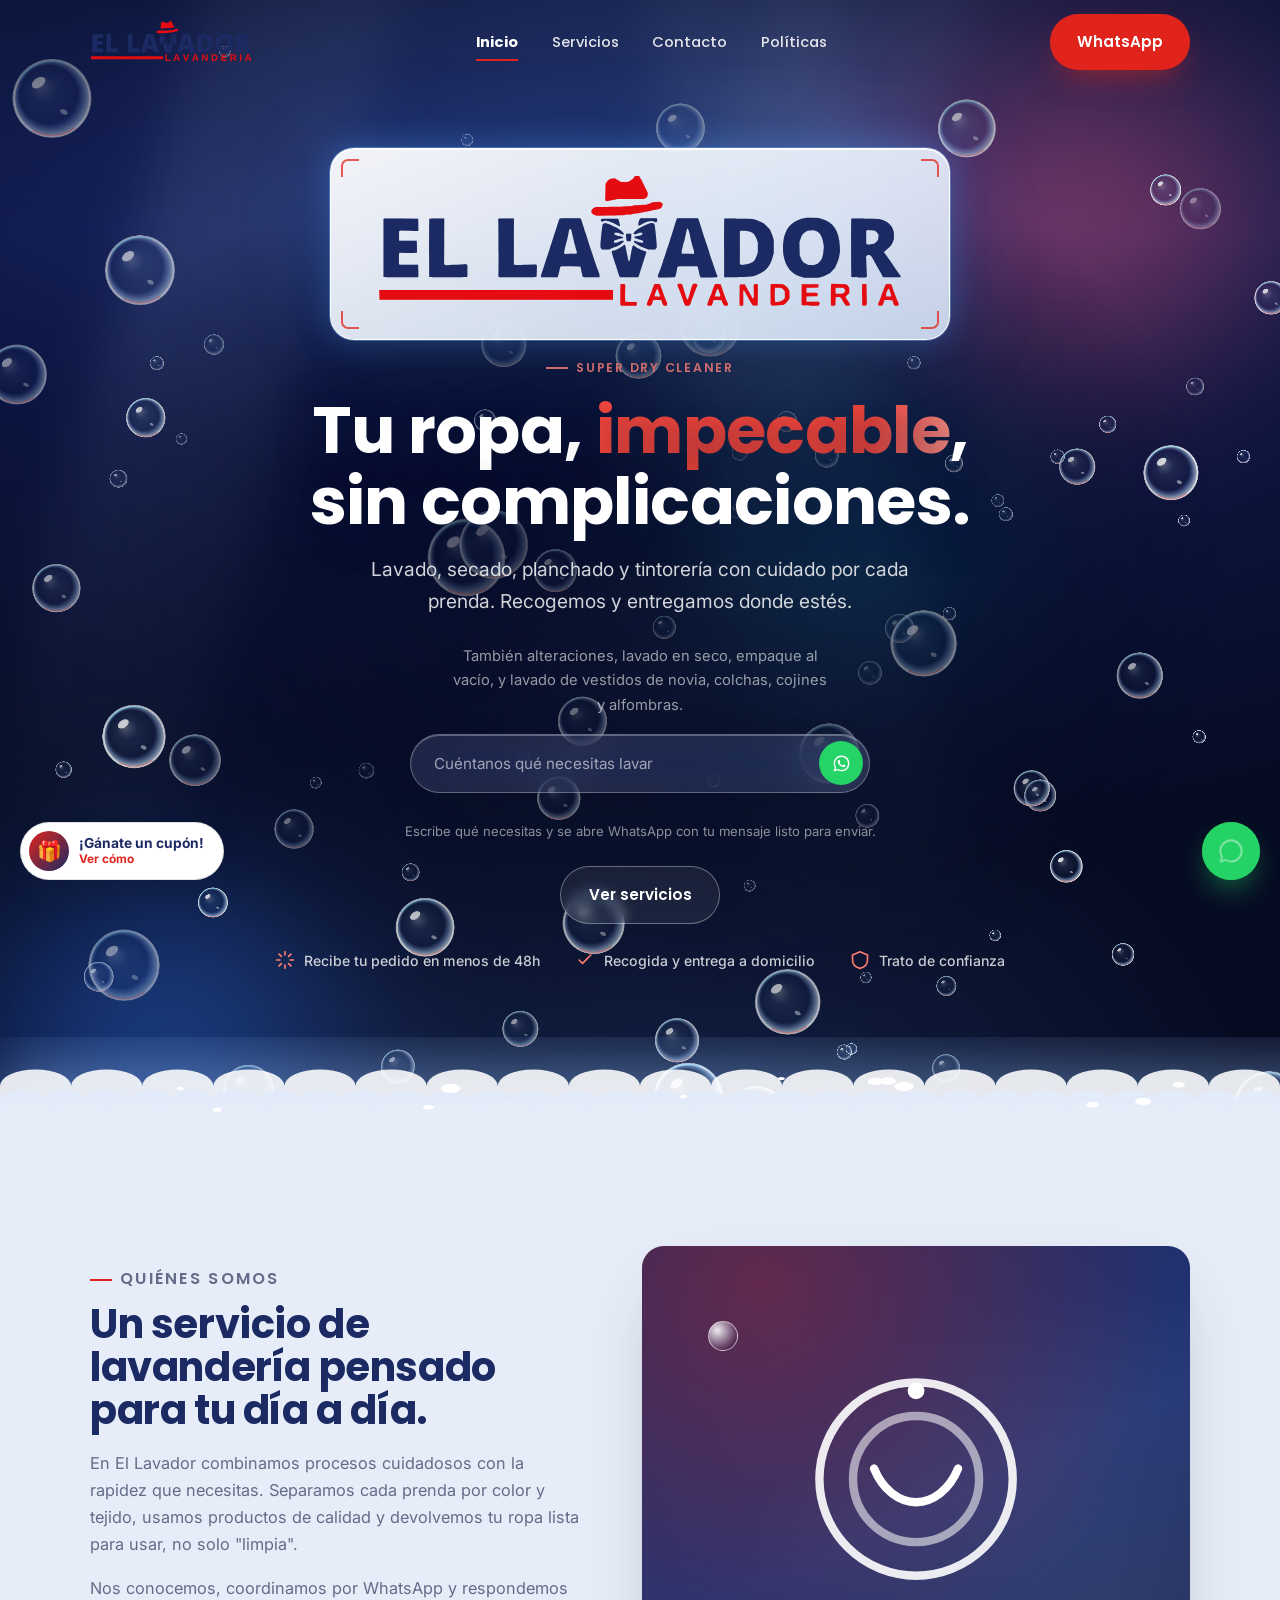
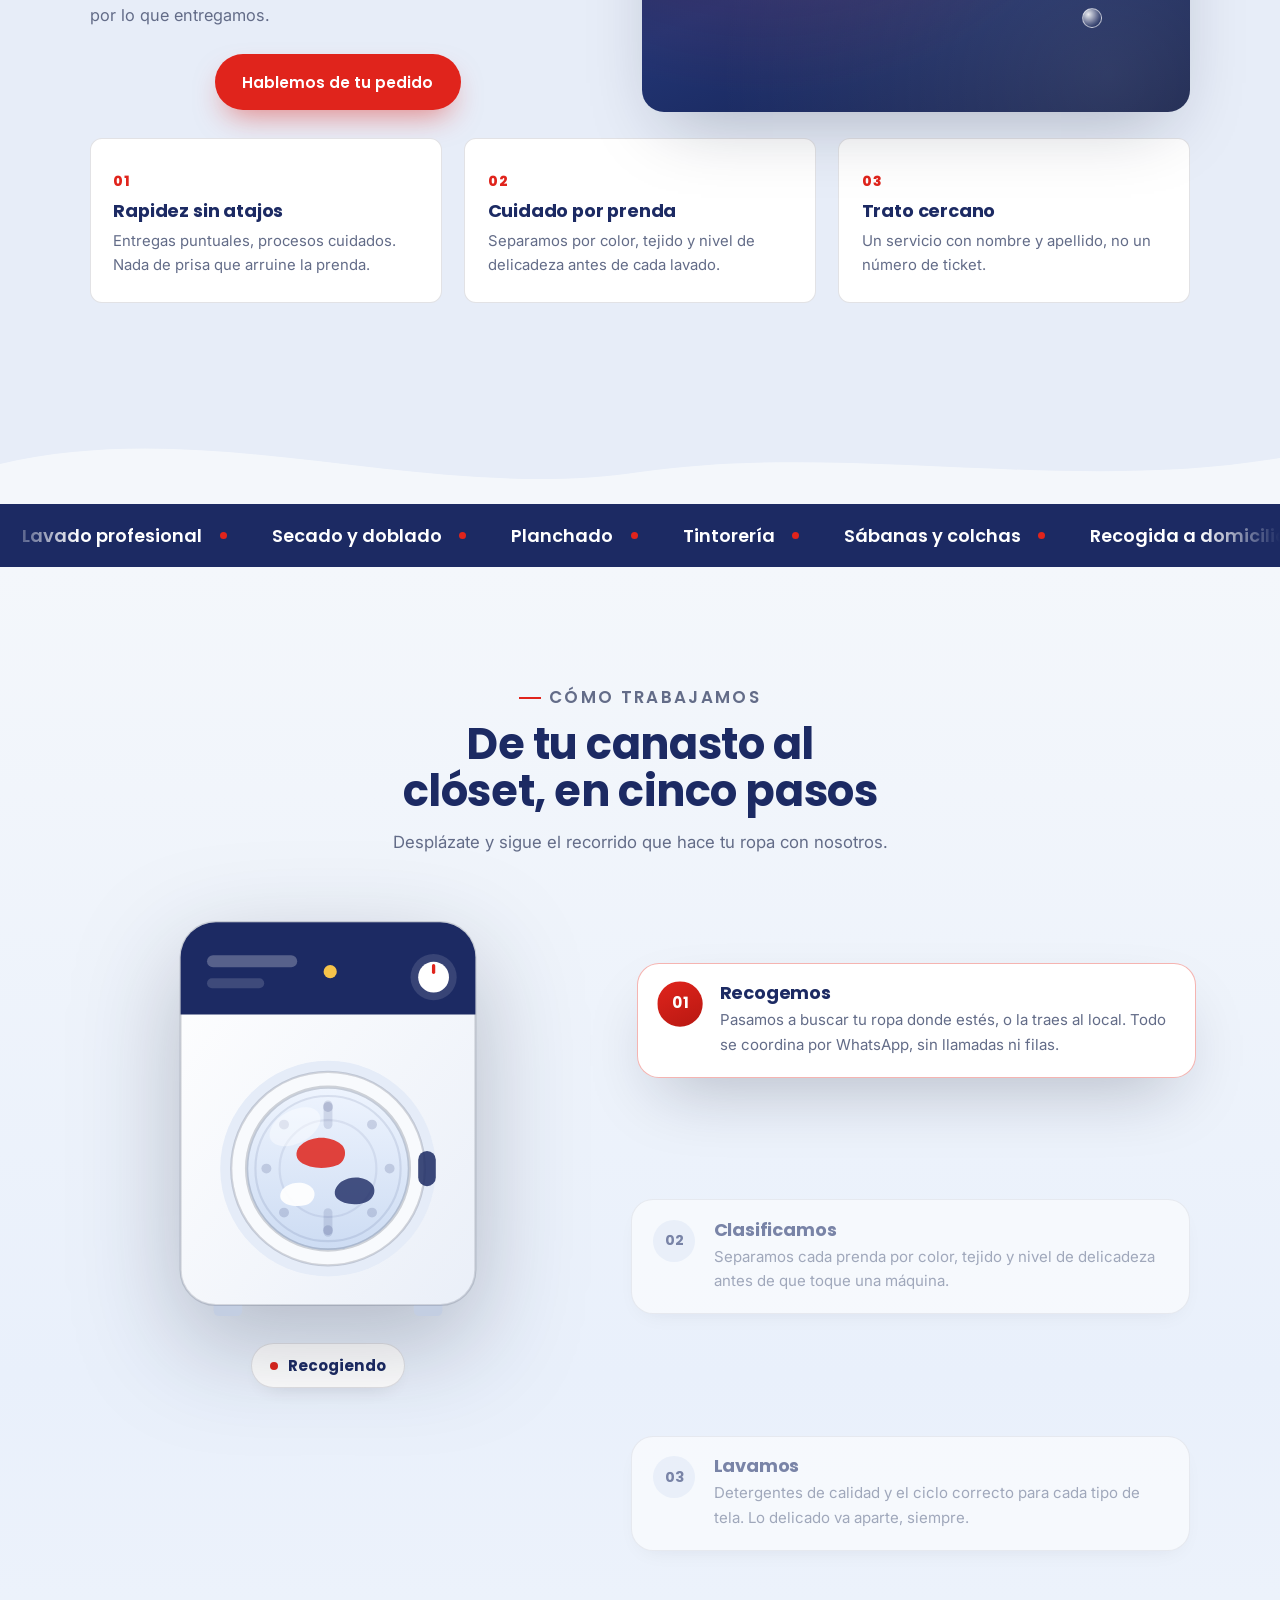
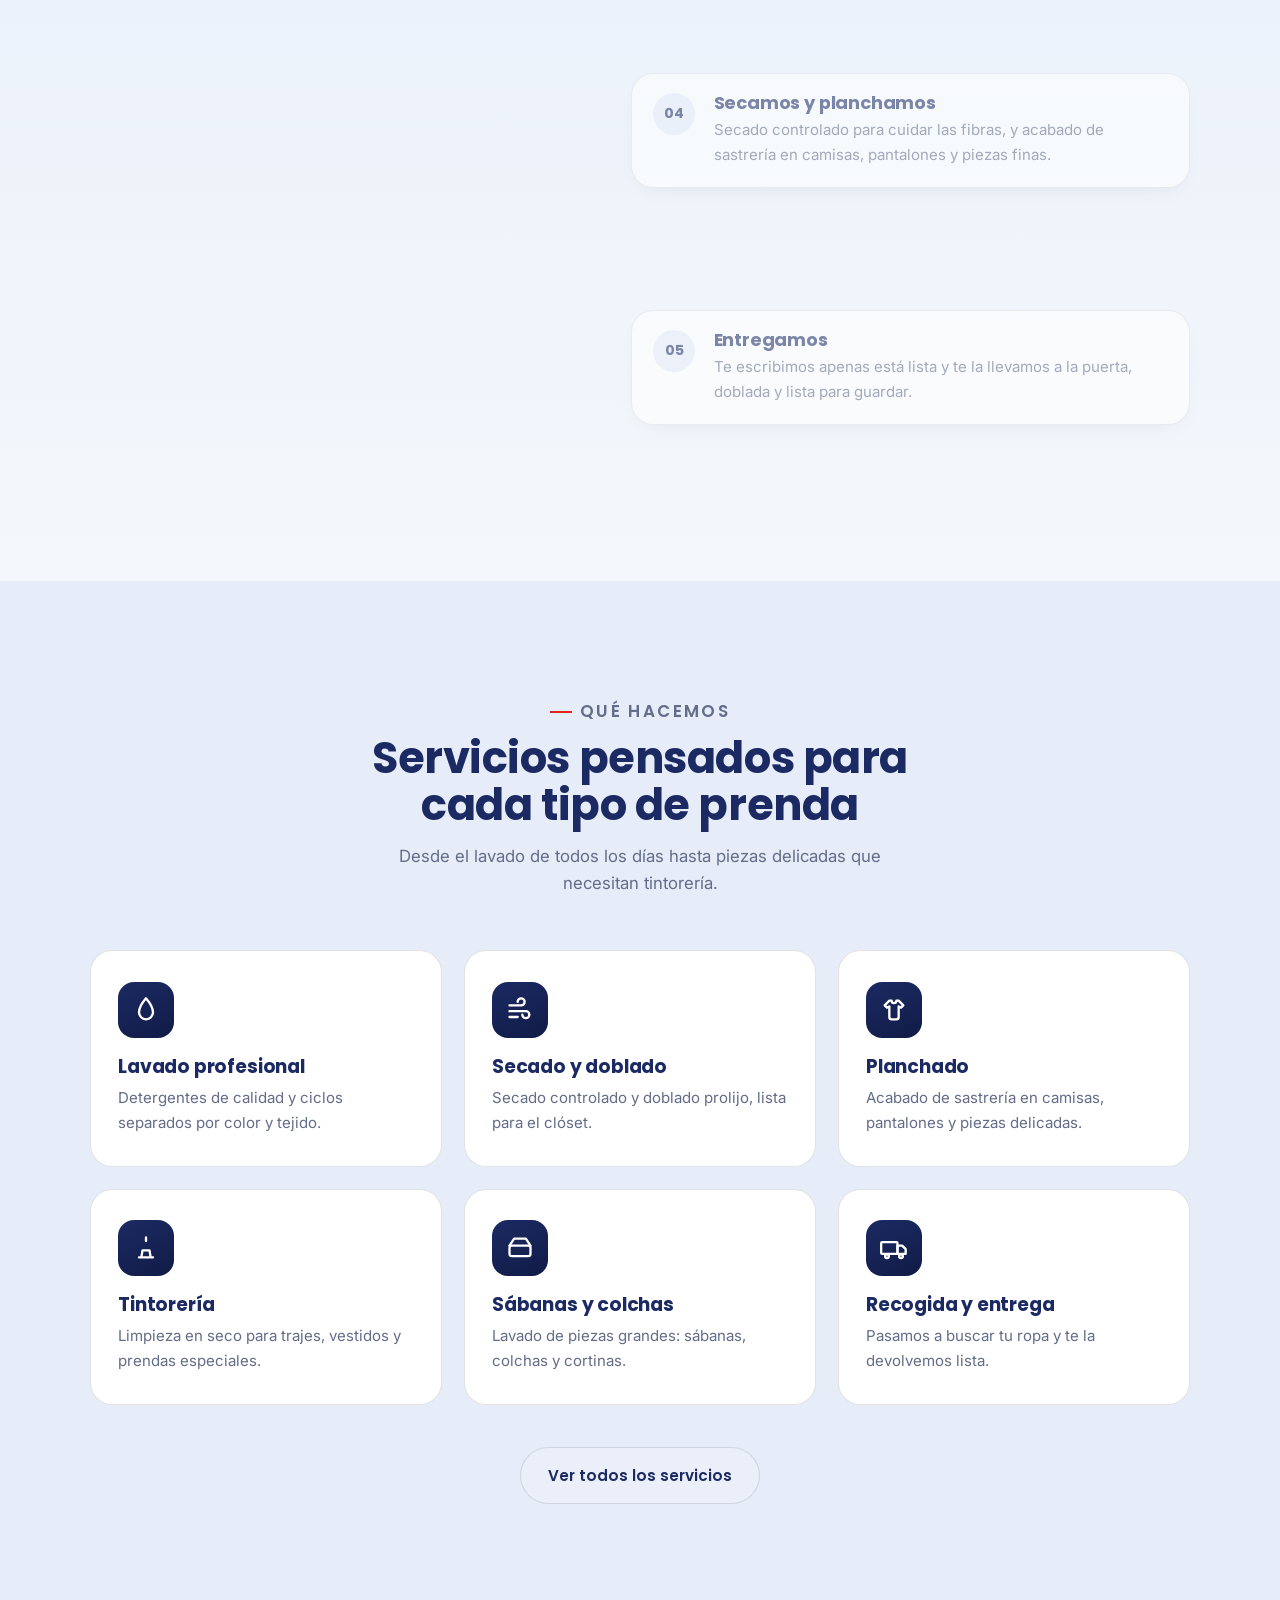
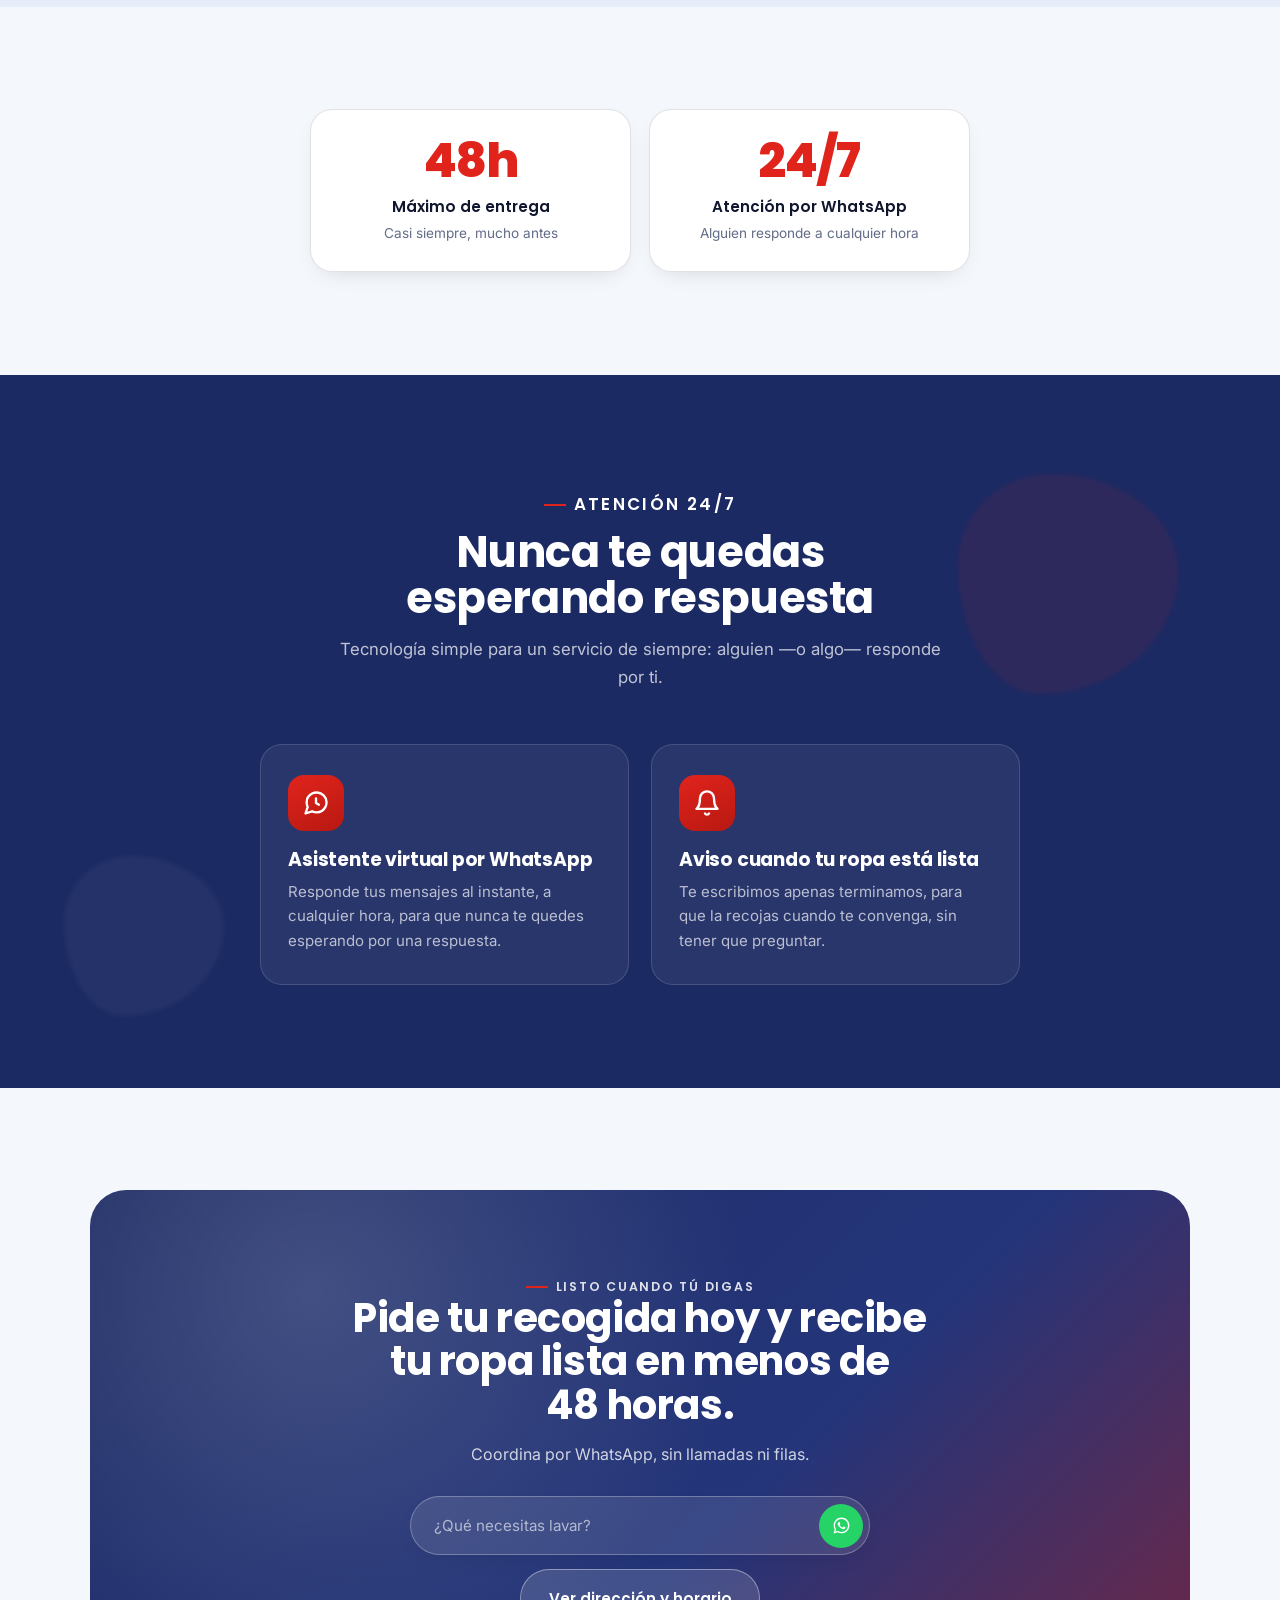
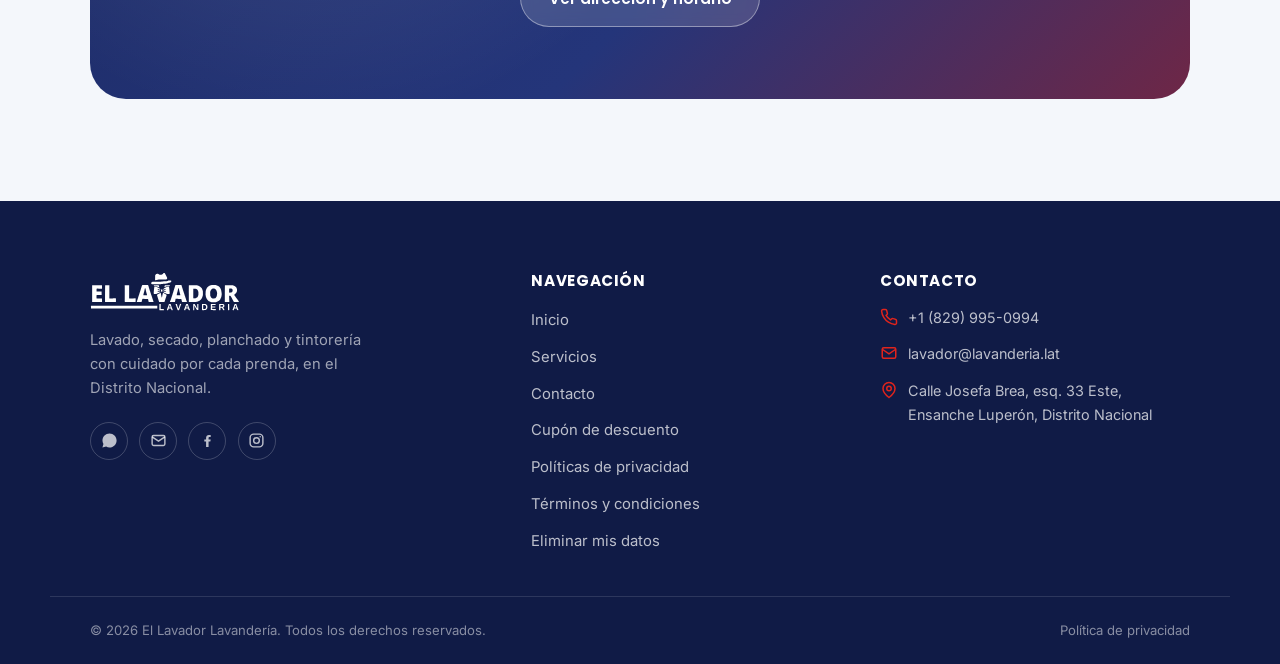
==== commit 77db38d3: "Add files via upload" ====
--- a/index.html
+++ b/index.html
@@ -7,10 +7,10 @@
   <meta name="description" content="El Lavador Lavandería: lavado, secado, planchado, tintorería y recogida a domicilio en el Distrito Nacional, República Dominicana.">
   <link rel="canonical" href="https://lavador.lavanderia.lat/">
 
-  <link rel="icon" href="/assets/img/favicon.svg?v=20260779" type="image/svg+xml">
-  <link rel="icon" href="/assets/img/favicon-32x32.png?v=20260779" sizes="32x32" type="image/png">
-  <link rel="icon" href="/assets/img/favicon-16x16.png?v=20260779" sizes="16x16" type="image/png">
-  <link rel="apple-touch-icon" href="/assets/img/apple-touch-icon.png?v=20260779">
+  <link rel="icon" href="/assets/img/favicon.svg?v=20260780" type="image/svg+xml">
+  <link rel="icon" href="/assets/img/favicon-32x32.png?v=20260780" sizes="32x32" type="image/png">
+  <link rel="icon" href="/assets/img/favicon-16x16.png?v=20260780" sizes="16x16" type="image/png">
+  <link rel="apple-touch-icon" href="/assets/img/apple-touch-icon.png?v=20260780">
   <meta name="theme-color" content="#1c2a63">
 
   <meta property="og:type" content="website">
@@ -30,14 +30,14 @@
   <link rel="preconnect" href="https://fonts.googleapis.com">
   <link rel="preconnect" href="https://fonts.gstatic.com" crossorigin>
   <link rel="stylesheet" href="https://fonts.googleapis.com/css2?family=Poppins:wght@500;600;700;800&family=Inter:wght@400;500;600&display=swap">
-  <link rel="stylesheet" href="/styles.css?v=20260779">
+  <link rel="stylesheet" href="/styles.css?v=20260780">
   <script type="application/ld+json">
   {
     "@context": "https://schema.org",
     "@type": "DryCleaningOrLaundry",
     "@id": "https://lavador.lavanderia.lat/",
     "name": "El Lavador Lavandería",
-    "alternateName": "El Lavador",
+    "alternateName": ["El Lavador", "Lavador Lavandería", "Lavandería El Lavador"],
     "image": "https://lavador.lavanderia.lat/assets/img/og-image.png",
     "logo": "https://lavador.lavanderia.lat/assets/img/logo.png",
     "url": "https://lavador.lavanderia.lat/",
@@ -69,9 +69,11 @@
         "closes": "18:00"
       }
     ],
+    "hasMap": "https://maps.google.com/?cid=2155532017040345843",
     "sameAs": [
       "https://www.facebook.com/lavanderiael.lavador/",
-      "https://www.instagram.com/lavanderiael_lavador/"
+      "https://www.instagram.com/lavanderiael_lavador/",
+      "https://maps.google.com/?cid=2155532017040345843"
     ]
   }
   </script>
@@ -786,6 +788,6 @@
   <script defer src="/lib/gsap.min.js"></script>
   <script defer src="/lib/ScrollTrigger.min.js"></script>
   <script defer src="/lib/manifest.js"></script>
-  <script defer src="/main.js?v=20260779"></script>
+  <script defer src="/main.js?v=20260780"></script>
 </body>
 </html>
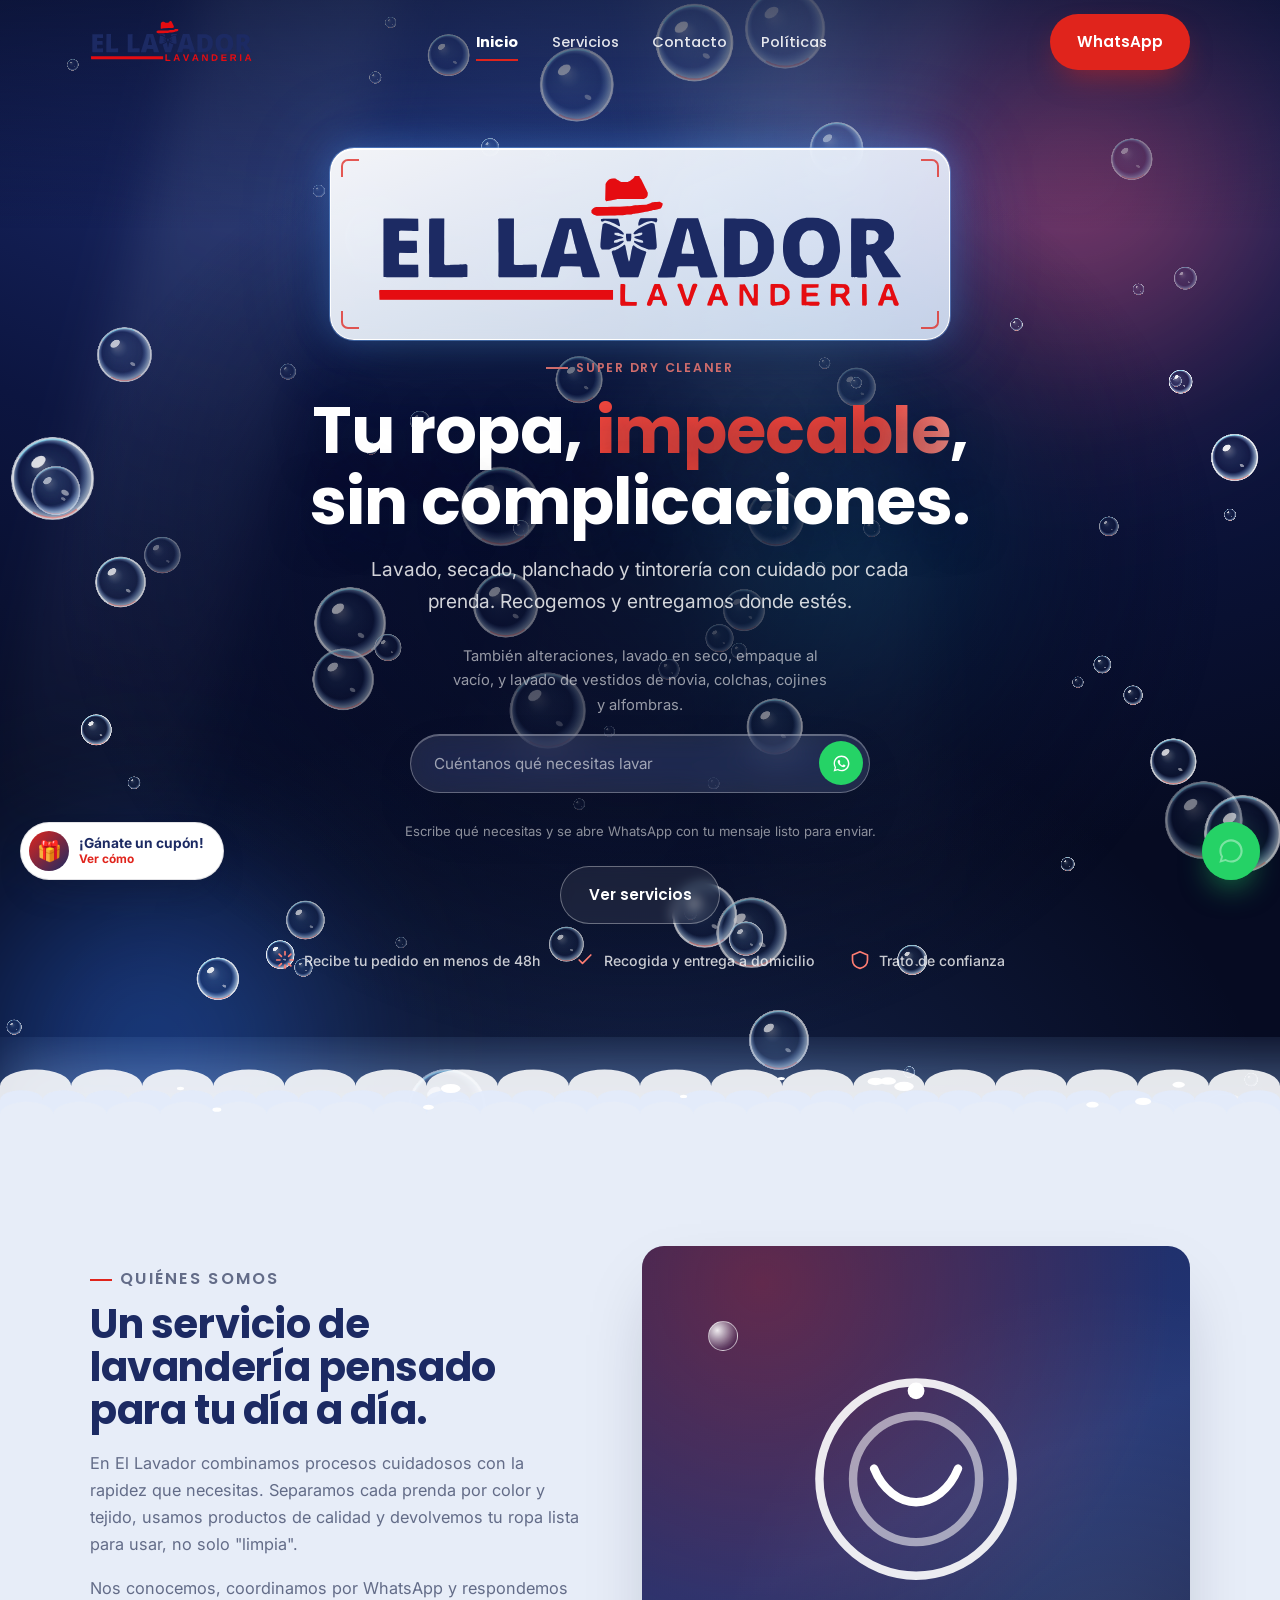
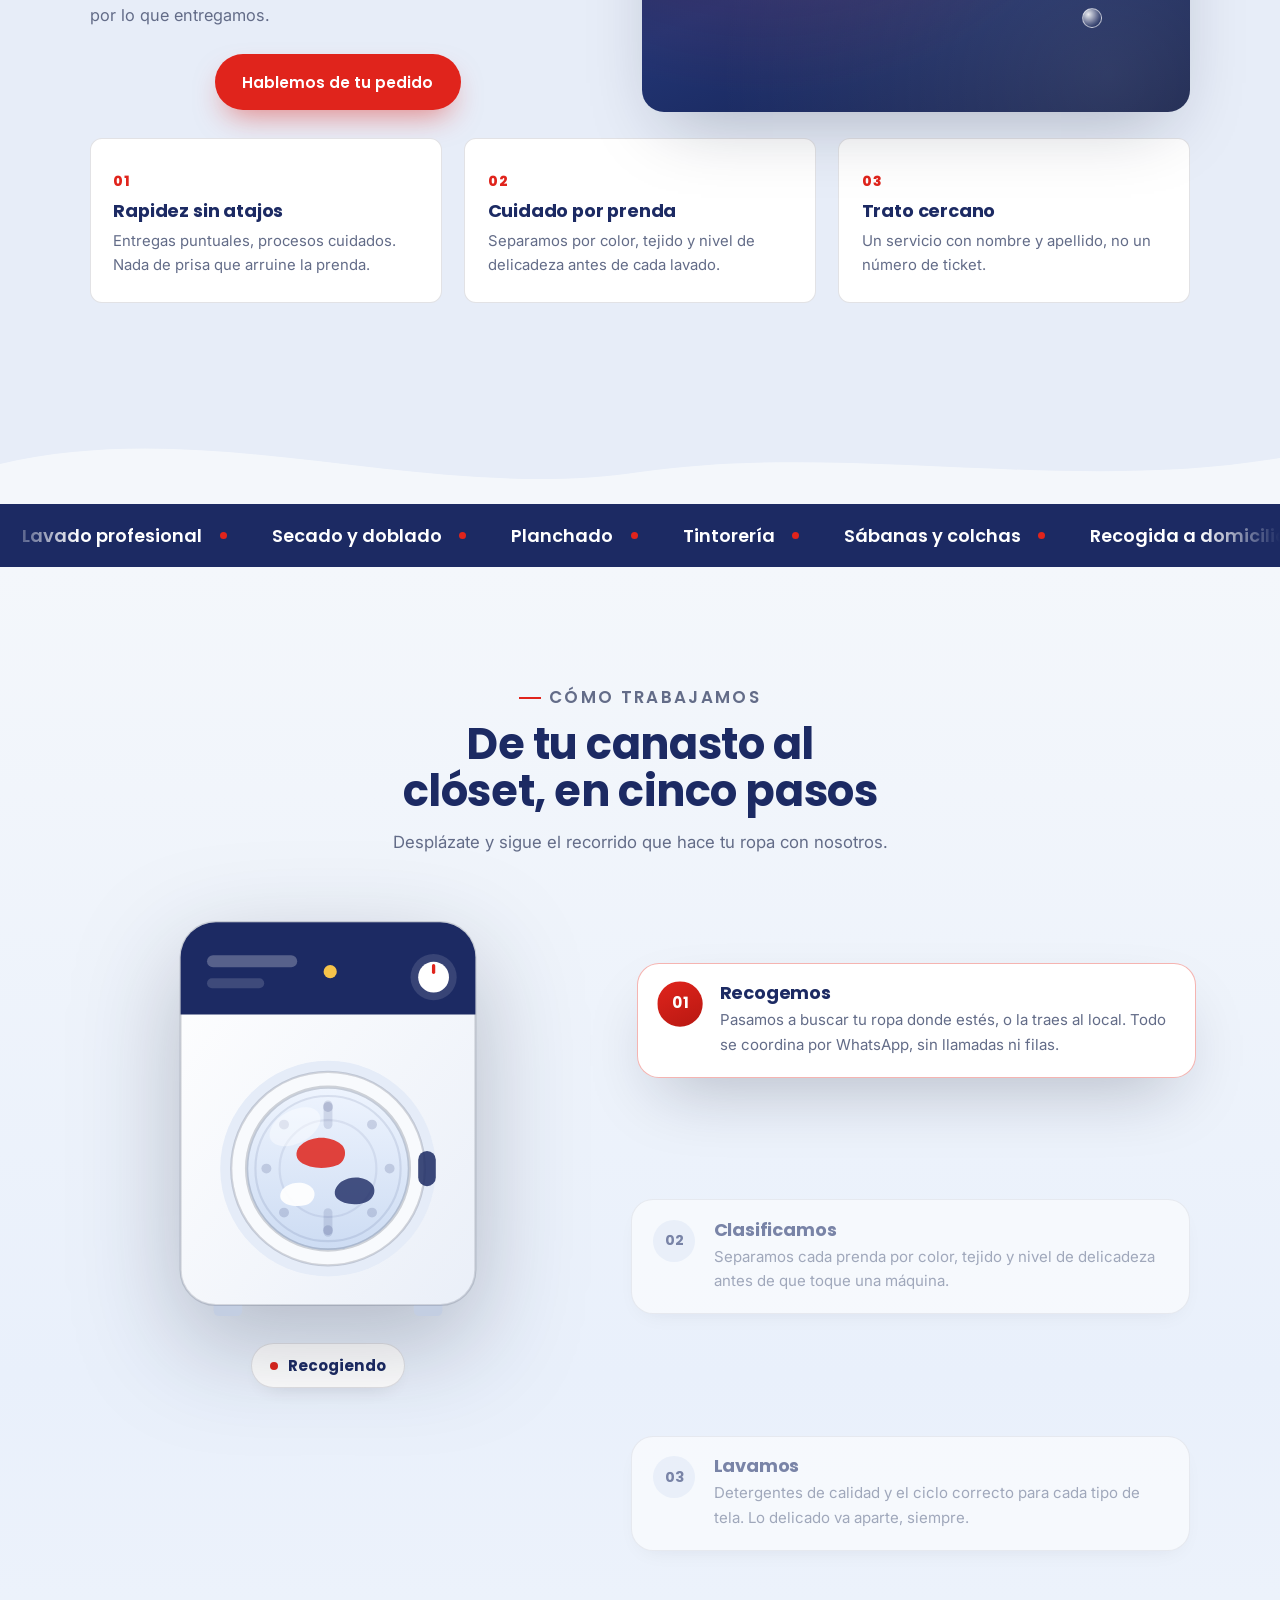
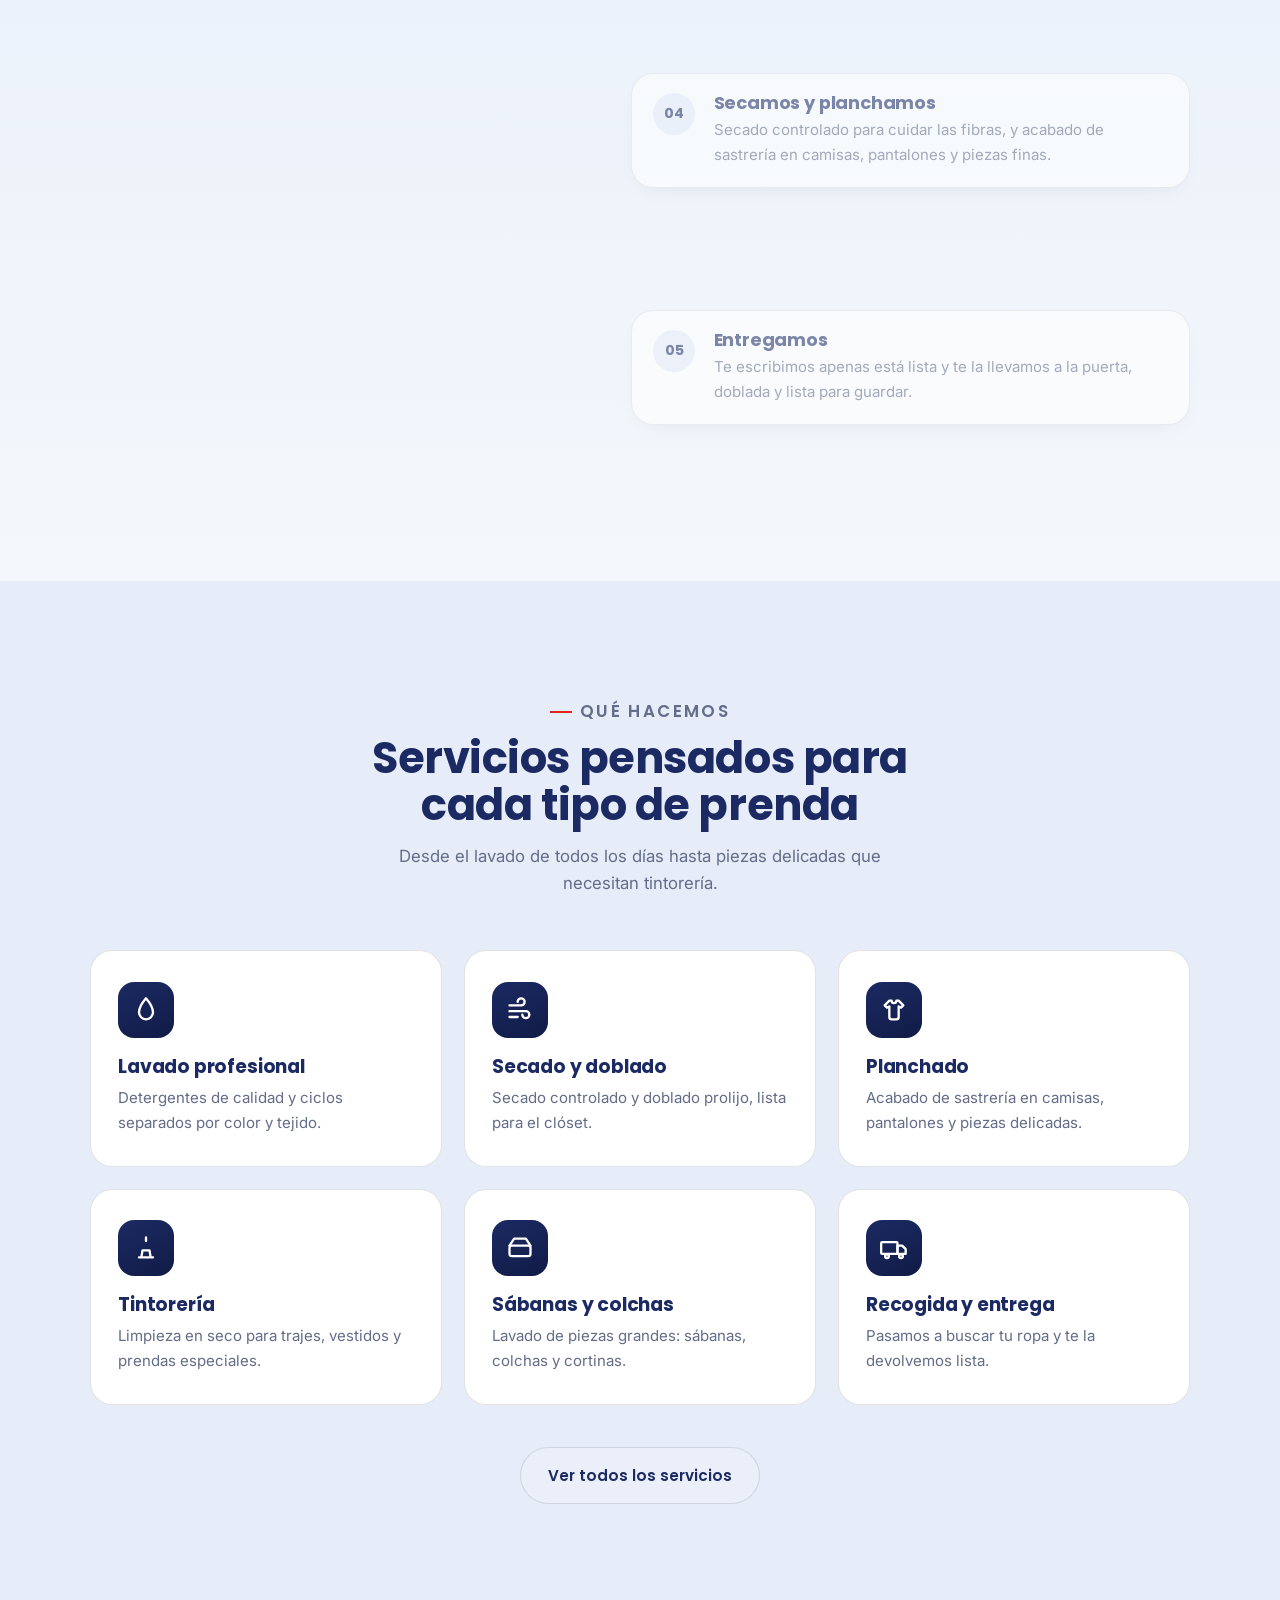
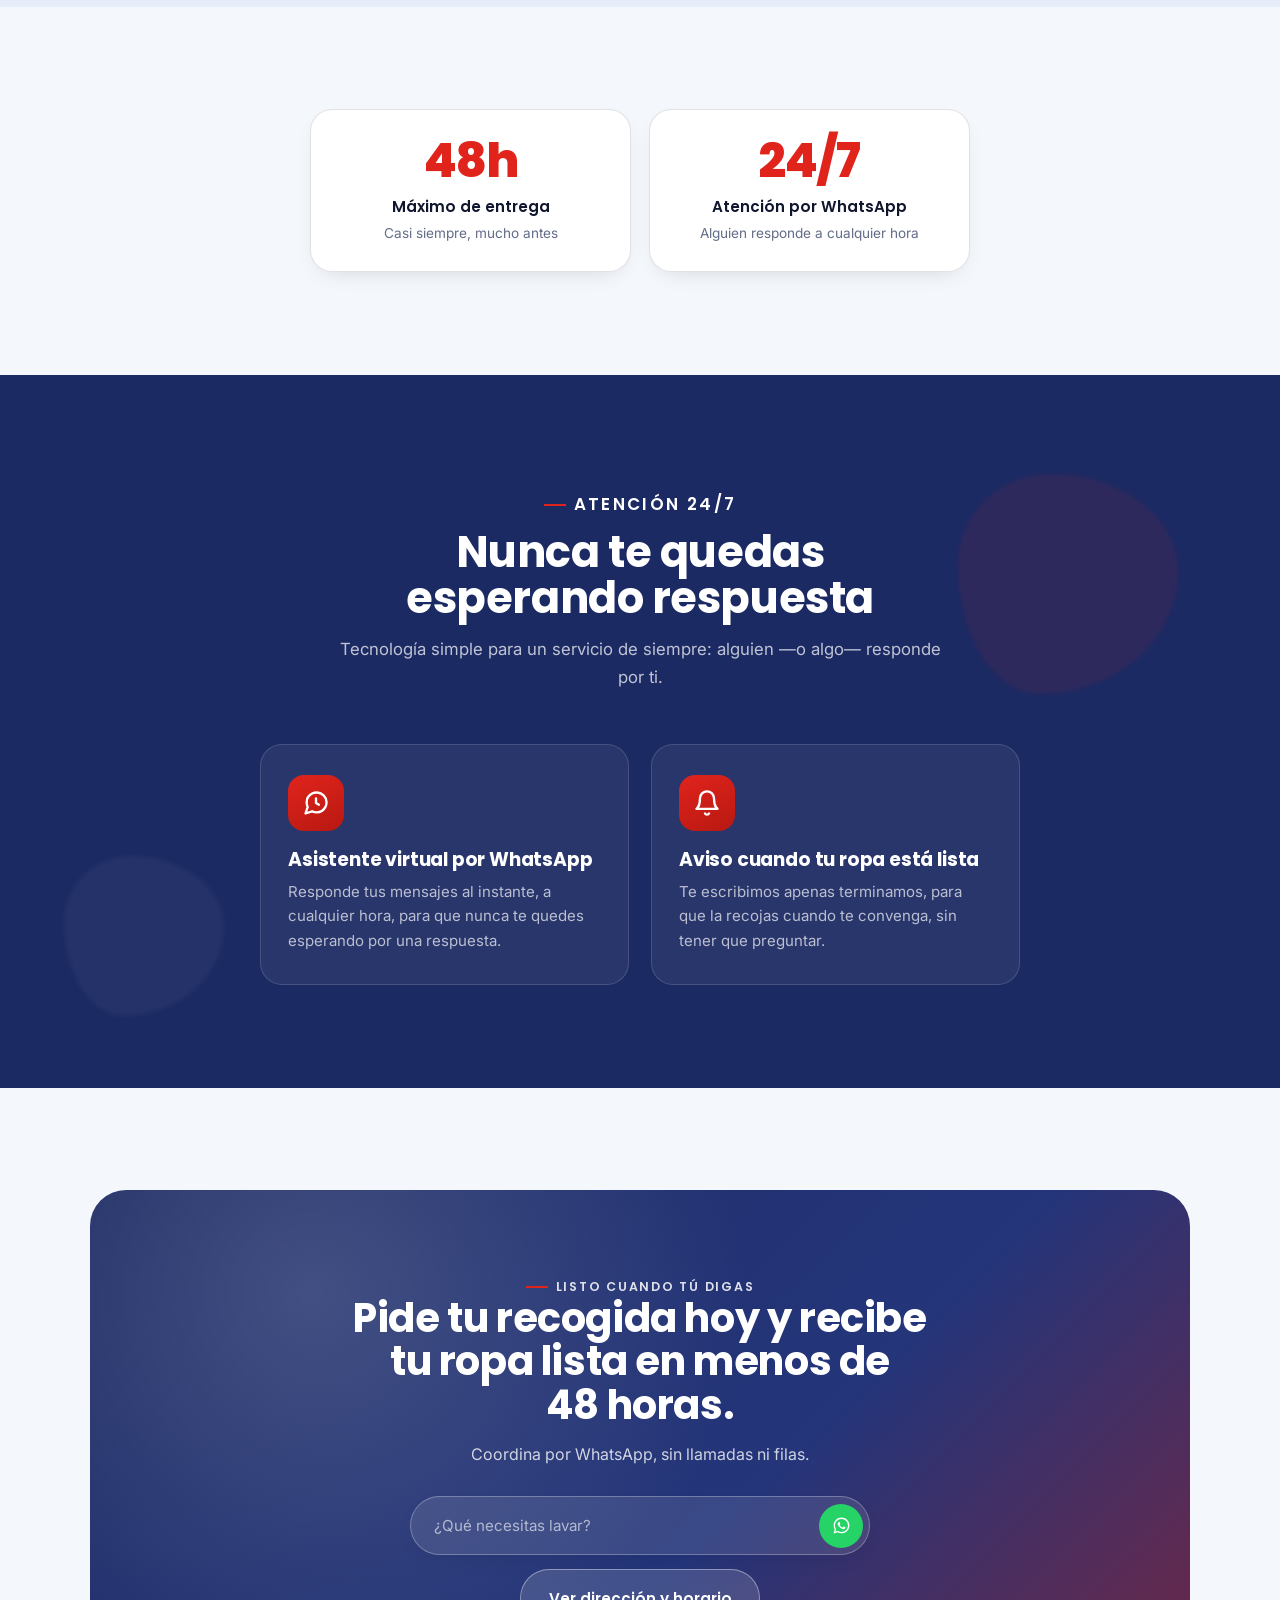
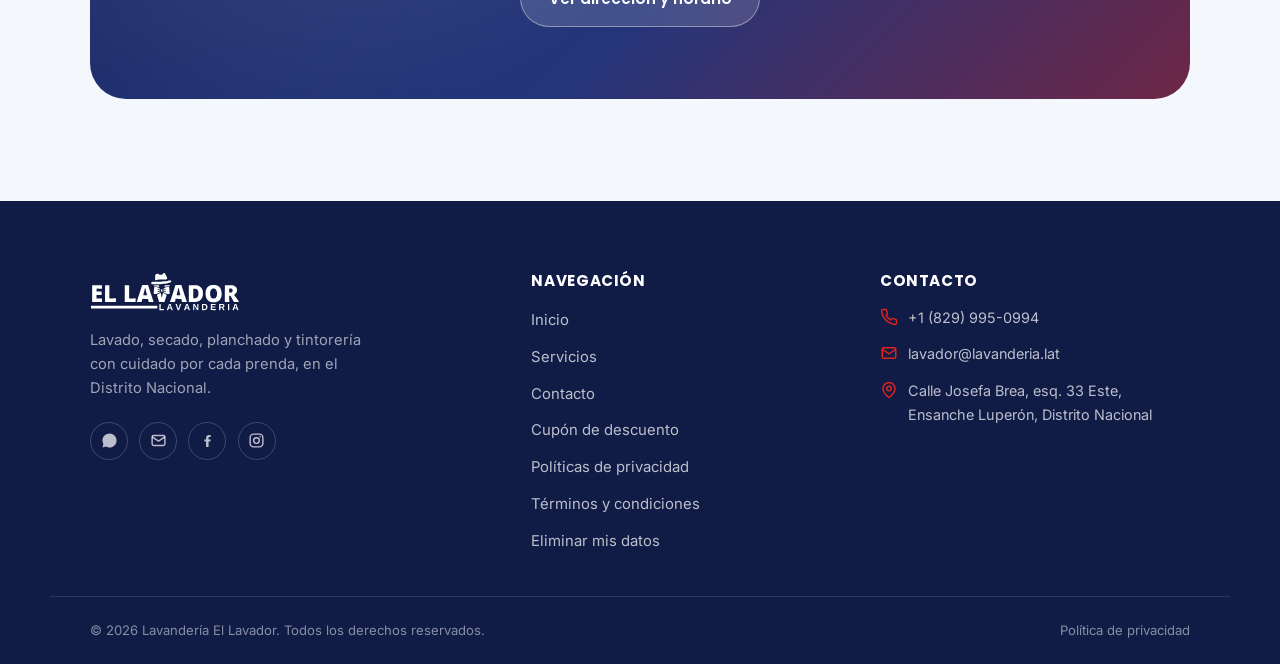
==== commit 8f3e262c: "Add files via upload" ====
--- a/index.html
+++ b/index.html
@@ -3,42 +3,45 @@
 <head>
   <meta charset="utf-8">
   <meta name="viewport" content="width=device-width, initial-scale=1">
-  <title>El Lavador Lavandería · Lavado, secado y planchado en Santo Domingo</title>
-  <meta name="description" content="El Lavador Lavandería: lavado, secado, planchado, tintorería y recogida a domicilio en el Distrito Nacional, República Dominicana.">
+  <title>Lavandería El Lavador · Lavado, secado y planchado en Santo Domingo</title>
+  <meta name="description" content="Lavandería El Lavador: lavado, secado, planchado, tintorería y recogida a domicilio en el Distrito Nacional, República Dominicana.">
   <link rel="canonical" href="https://lavador.lavanderia.lat/">
 
-  <link rel="icon" href="/assets/img/favicon.svg?v=20260780" type="image/svg+xml">
-  <link rel="icon" href="/assets/img/favicon-32x32.png?v=20260780" sizes="32x32" type="image/png">
-  <link rel="icon" href="/assets/img/favicon-16x16.png?v=20260780" sizes="16x16" type="image/png">
-  <link rel="apple-touch-icon" href="/assets/img/apple-touch-icon.png?v=20260780">
+  <link rel="icon" href="/assets/img/favicon.svg?v=20260790" type="image/svg+xml">
+  <link rel="icon" href="/assets/img/favicon-32x32.png?v=20260790" sizes="32x32" type="image/png">
+  <link rel="icon" href="/assets/img/favicon-16x16.png?v=20260790" sizes="16x16" type="image/png">
+  <link rel="apple-touch-icon" href="/assets/img/apple-touch-icon.png?v=20260790">
+  <link rel="manifest" href="/manifest.json">
+  <meta name="apple-mobile-web-app-capable" content="yes">
+  <meta name="apple-mobile-web-app-title" content="El Lavador">
   <meta name="theme-color" content="#1c2a63">
 
   <meta property="og:type" content="website">
-  <meta property="og:site_name" content="El Lavador Lavandería">
+  <meta property="og:site_name" content="Lavandería El Lavador">
   <meta property="og:locale" content="es_DO">
   <meta property="og:url" content="https://lavador.lavanderia.lat/">
-  <meta property="og:title" content="El Lavador Lavandería · Lavado, secado y planchado en Santo Domingo">
-  <meta property="og:description" content="El Lavador Lavandería: lavado, secado, planchado, tintorería y recogida a domicilio en el Distrito Nacional, República Dominicana.">
-  <meta property="og:image" content="https://lavador.lavanderia.lat/assets/img/og-image.png">
+  <meta property="og:title" content="Lavandería El Lavador · Lavado, secado y planchado en Santo Domingo">
+  <meta property="og:description" content="Lavandería El Lavador: lavado, secado, planchado, tintorería y recogida a domicilio en el Distrito Nacional, República Dominicana.">
+  <meta property="og:image" content="https://lavador.lavanderia.lat/assets/img/og-image.png?v=20260790">
   <meta property="og:image:width" content="1200">
   <meta property="og:image:height" content="630">
 
   <meta name="twitter:card" content="summary_large_image">
-  <meta name="twitter:title" content="El Lavador Lavandería · Lavado, secado y planchado en Santo Domingo">
-  <meta name="twitter:description" content="El Lavador Lavandería: lavado, secado, planchado, tintorería y recogida a domicilio en el Distrito Nacional, República Dominicana.">
-  <meta name="twitter:image" content="https://lavador.lavanderia.lat/assets/img/og-image.png">
+  <meta name="twitter:title" content="Lavandería El Lavador · Lavado, secado y planchado en Santo Domingo">
+  <meta name="twitter:description" content="Lavandería El Lavador: lavado, secado, planchado, tintorería y recogida a domicilio en el Distrito Nacional, República Dominicana.">
+  <meta name="twitter:image" content="https://lavador.lavanderia.lat/assets/img/og-image.png?v=20260790">
   <link rel="preconnect" href="https://fonts.googleapis.com">
   <link rel="preconnect" href="https://fonts.gstatic.com" crossorigin>
   <link rel="stylesheet" href="https://fonts.googleapis.com/css2?family=Poppins:wght@500;600;700;800&family=Inter:wght@400;500;600&display=swap">
-  <link rel="stylesheet" href="/styles.css?v=20260780">
+  <link rel="stylesheet" href="/styles.css?v=20260790">
   <script type="application/ld+json">
   {
     "@context": "https://schema.org",
     "@type": "DryCleaningOrLaundry",
     "@id": "https://lavador.lavanderia.lat/",
-    "name": "El Lavador Lavandería",
-    "alternateName": ["El Lavador", "Lavador Lavandería", "Lavandería El Lavador"],
-    "image": "https://lavador.lavanderia.lat/assets/img/og-image.png",
+    "name": "Lavandería El Lavador",
+    "alternateName": ["El Lavador", "Lavador Lavandería", "El Lavador Lavandería"],
+    "image": "https://lavador.lavanderia.lat/assets/img/og-image.png?v=20260790",
     "logo": "https://lavador.lavanderia.lat/assets/img/logo.png",
     "url": "https://lavador.lavanderia.lat/",
     "telephone": "+1-829-995-0994",
@@ -83,8 +86,8 @@
 
   <header class="nav" data-nav>
     <div class="container nav-inner">
-      <a class="brand" href="/" aria-label="El Lavador Lavandería — inicio">
-        <img class="brand-logo-reveal" src="/assets/img/logo-vector.svg" alt="El Lavador Lavandería" width="160" height="45">
+      <a class="brand" href="/" aria-label="Lavandería El Lavador — inicio">
+        <img class="brand-logo-reveal" src="/assets/img/logo-vector.svg" alt="Lavandería El Lavador" width="160" height="45">
       </a>
       <nav class="nav-links" aria-label="Navegación principal">
         <a href="/" aria-current="page">Inicio</a>
@@ -103,7 +106,7 @@
 
   <div class="mobile-menu" aria-hidden="true">
     <div class="mm-head">
-      <img src="/assets/img/logo-vector-white.svg" alt="El Lavador Lavandería" width="150" height="42">
+      <img src="/assets/img/logo-vector-white.svg" alt="Lavandería El Lavador" width="150" height="42">
     </div>
     <nav class="mm-links" aria-label="Navegación móvil">
       <a href="/" aria-current="page"><span class="mm-num">01</span><span class="mm-txt">Inicio</span><svg class="mm-arrow" viewBox="0 0 24 24" fill="none" stroke="currentColor" stroke-width="2" stroke-linecap="round" stroke-linejoin="round" aria-hidden="true"><path d="M9 6l6 6-6 6"/></svg></a>
@@ -149,7 +152,7 @@
 <svg xmlns="http://www.w3.org/2000/svg" version="1.0"
  class="hero-logo-svg" viewBox="0 0 1410 363"
  preserveAspectRatio="xMidYMid meet" role="img" aria-labelledby="logoTitle">
-<title id="logoTitle">El Lavador Lavandería</title>
+<title id="logoTitle">Lavandería El Lavador</title>
 <g transform="translate(0,363) scale(0.1,-0.1)">
 <g class="logo-navy" fill="#1c2a63" stroke="none">
 <path d="M11455 2510 c-271 -47 -451 -187 -535 -418 l-32 -87 -14 -100 c-51
@@ -696,7 +699,7 @@
   <footer class="footer">
     <div class="container footer-inner">
       <div class="footer-brand">
-        <img src="/assets/img/logo-vector-white.svg" alt="El Lavador Lavandería" width="150" height="42">
+        <img src="/assets/img/logo-vector-white.svg" alt="Lavandería El Lavador" width="150" height="42">
         <p>Lavado, secado, planchado y tintorería con cuidado por cada prenda, en el Distrito Nacional.</p>
         <div class="footer-social">
           <a href="https://wa.me/18299950994" target="_blank" rel="noopener" aria-label="WhatsApp">
@@ -744,7 +747,7 @@
       </div>
     </div>
     <div class="container footer-bottom">
-      <span>© <span data-year>2026</span> El Lavador Lavandería. Todos los derechos reservados.</span>
+      <span>© <span data-year>2026</span> Lavandería El Lavador. Todos los derechos reservados.</span>
       <a href="/politica/">Política de privacidad</a>
     </div>
   </footer>
@@ -788,6 +791,6 @@
   <script defer src="/lib/gsap.min.js"></script>
   <script defer src="/lib/ScrollTrigger.min.js"></script>
   <script defer src="/lib/manifest.js"></script>
-  <script defer src="/main.js?v=20260780"></script>
+  <script defer src="/main.js?v=20260790"></script>
 </body>
 </html>
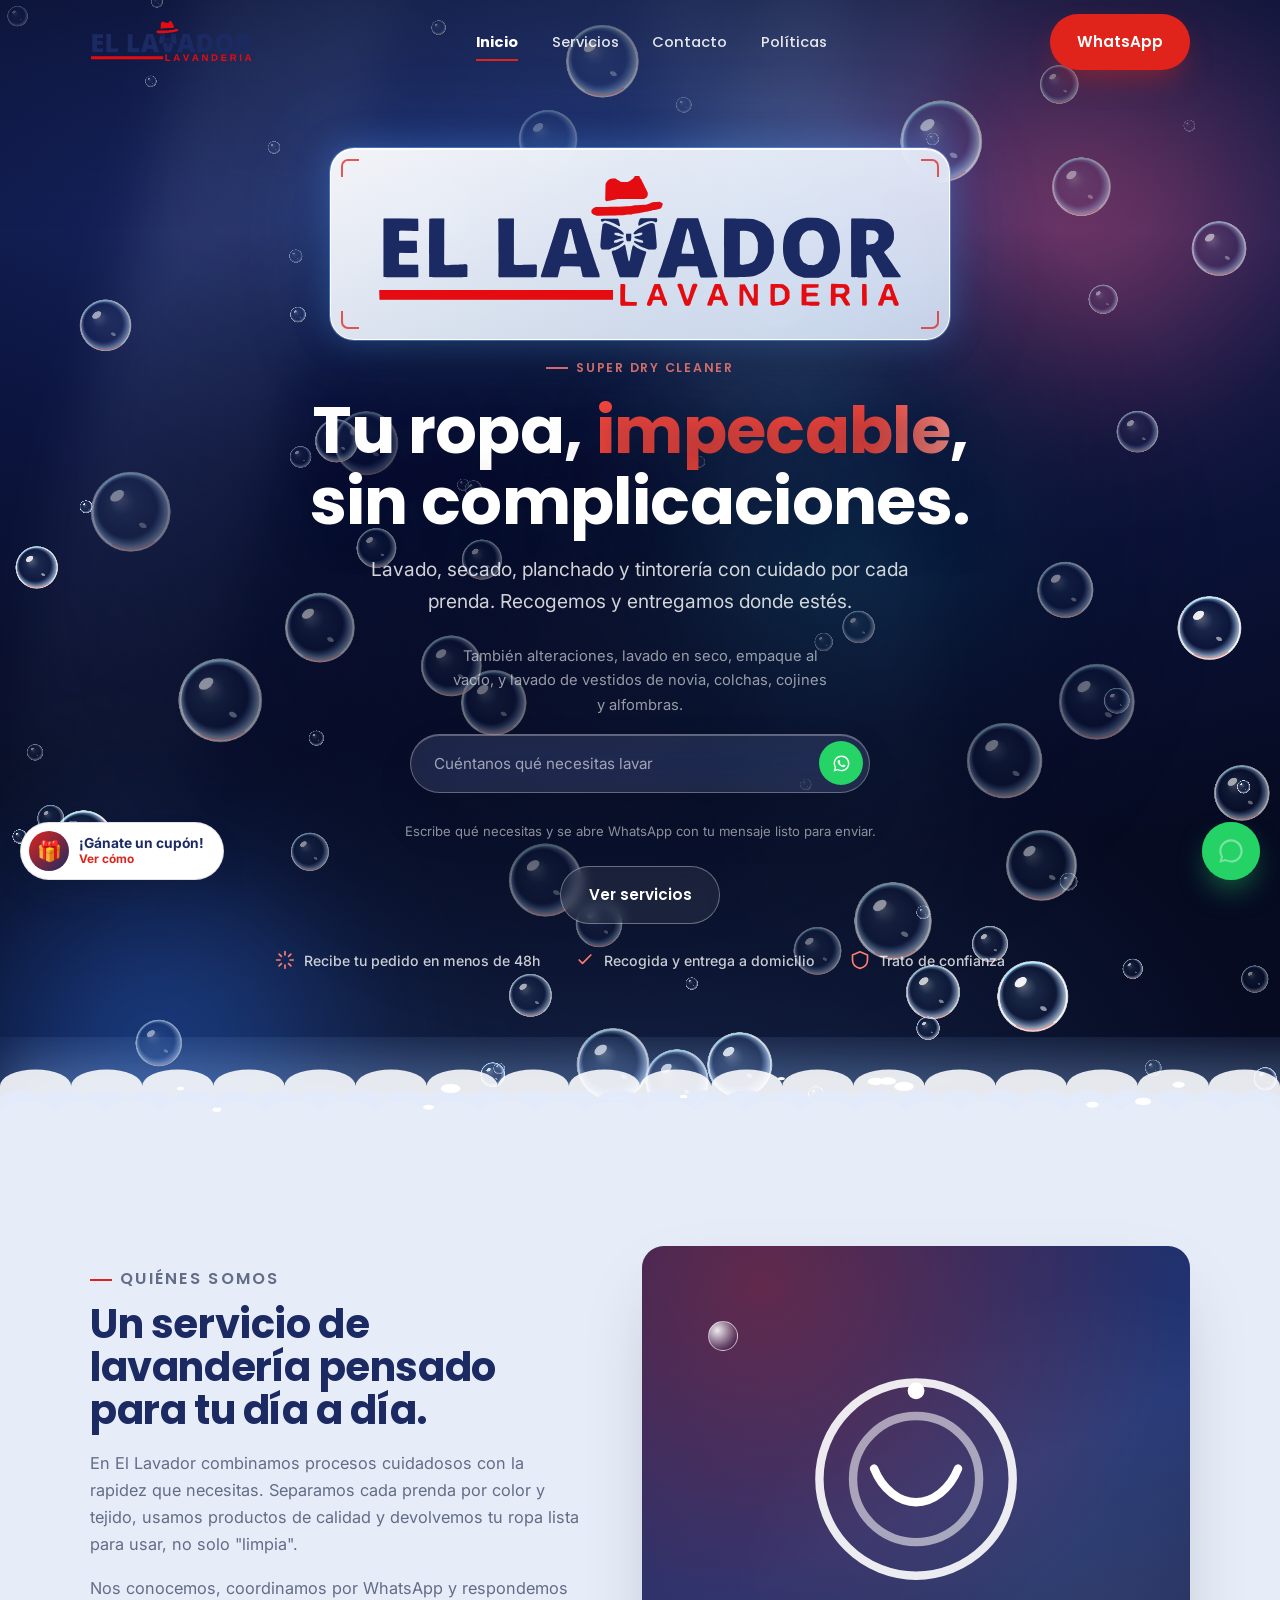
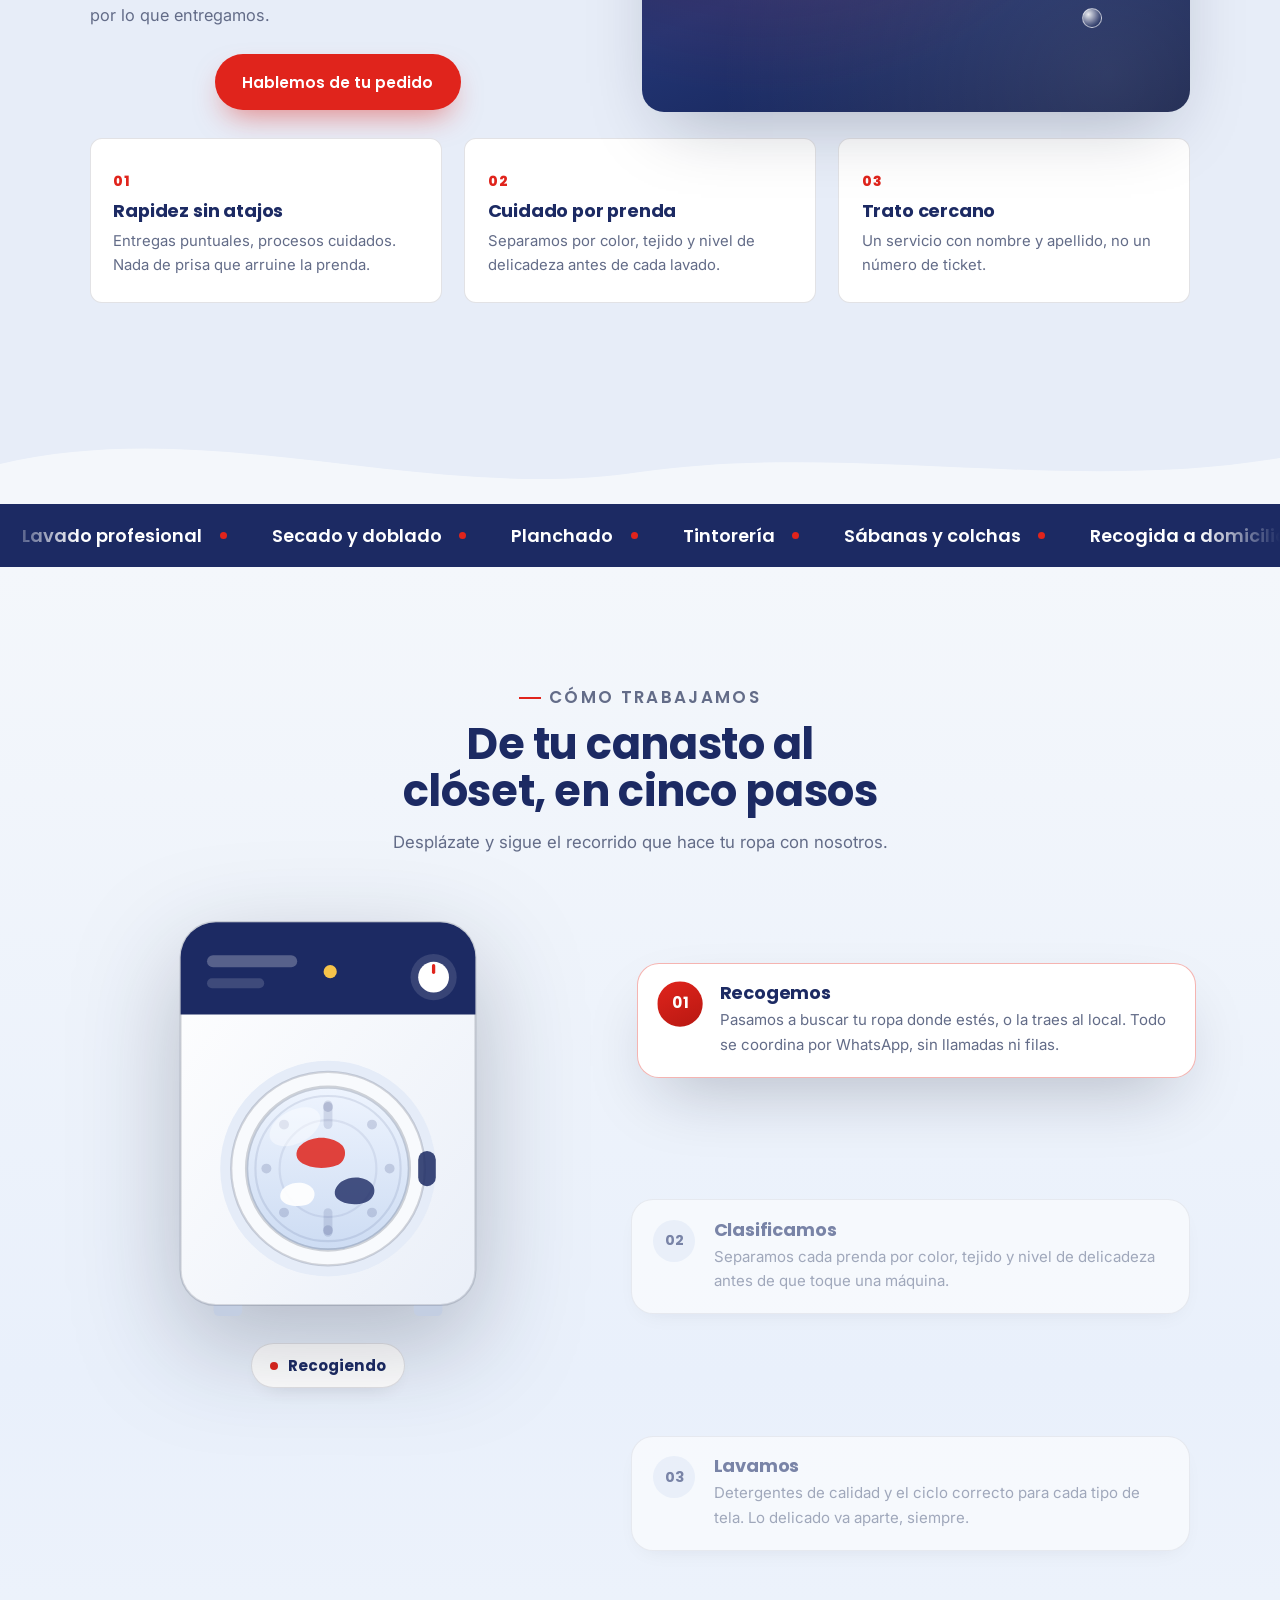
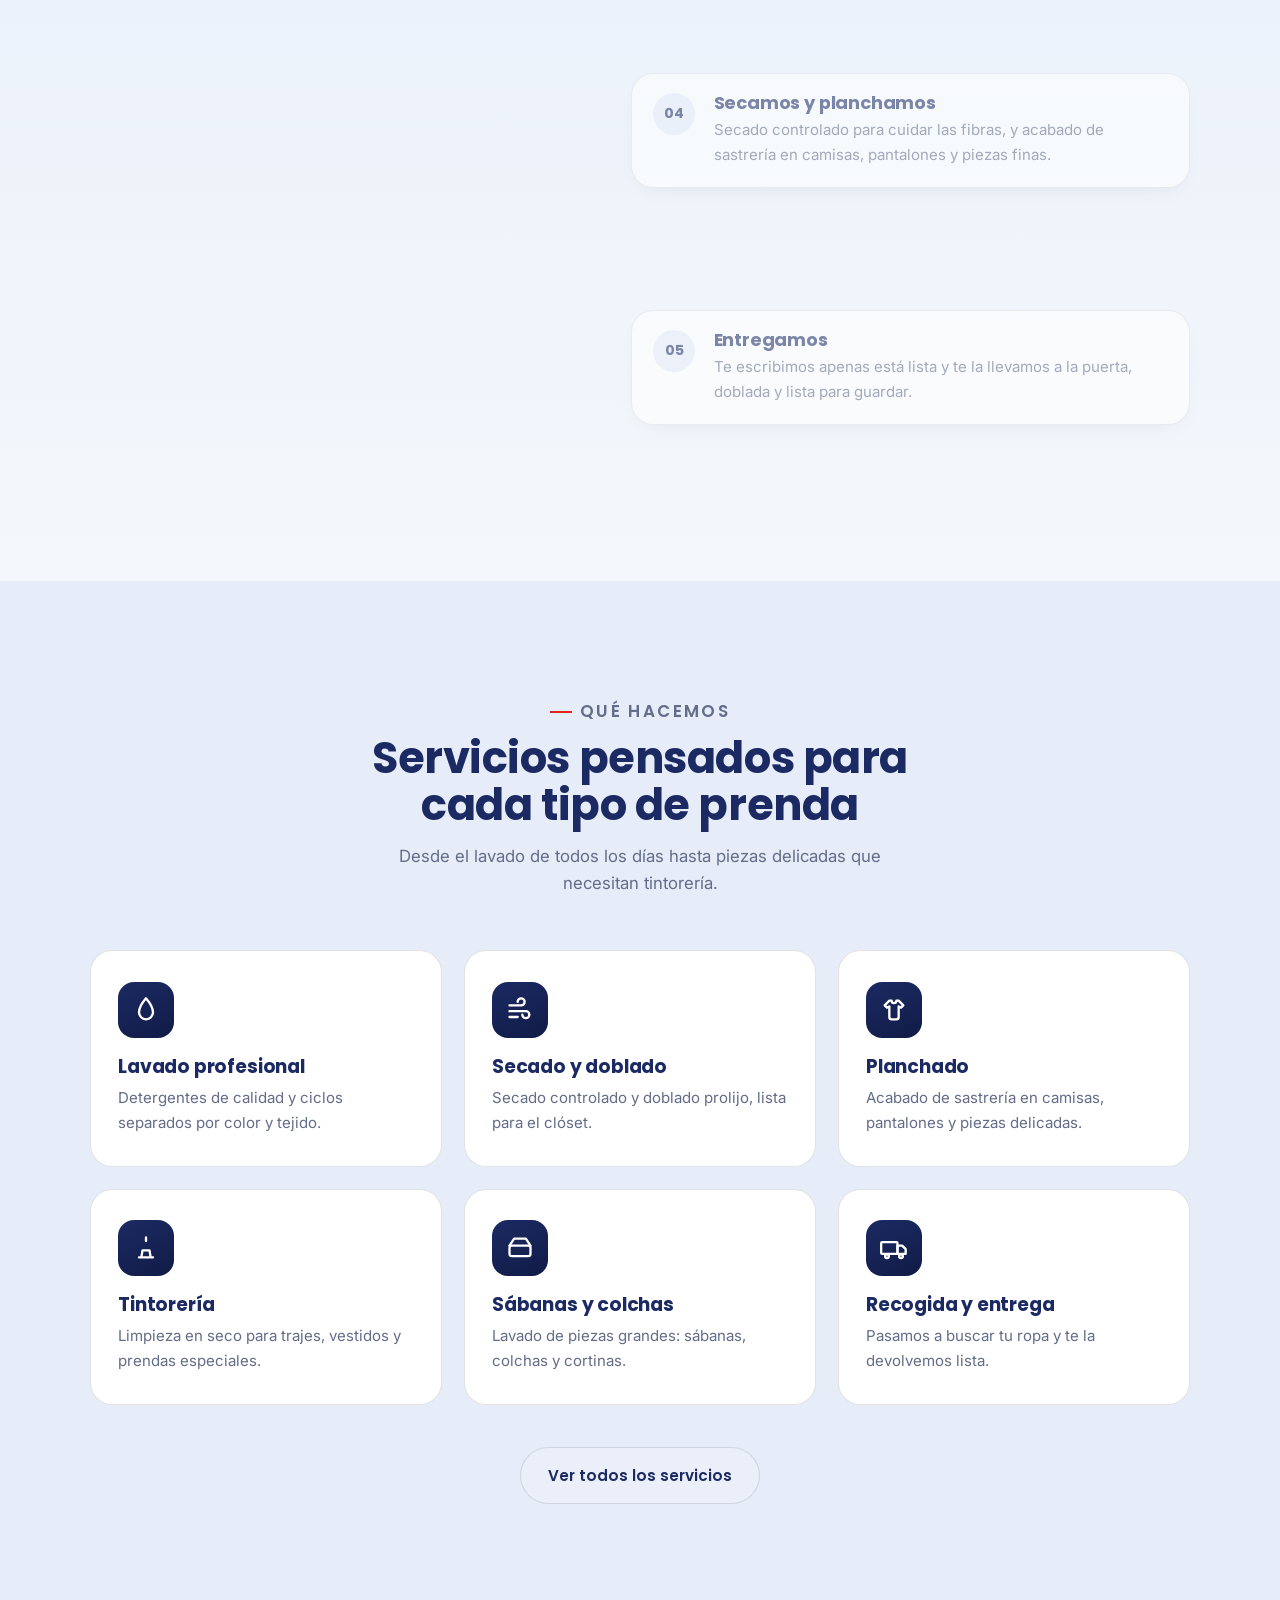
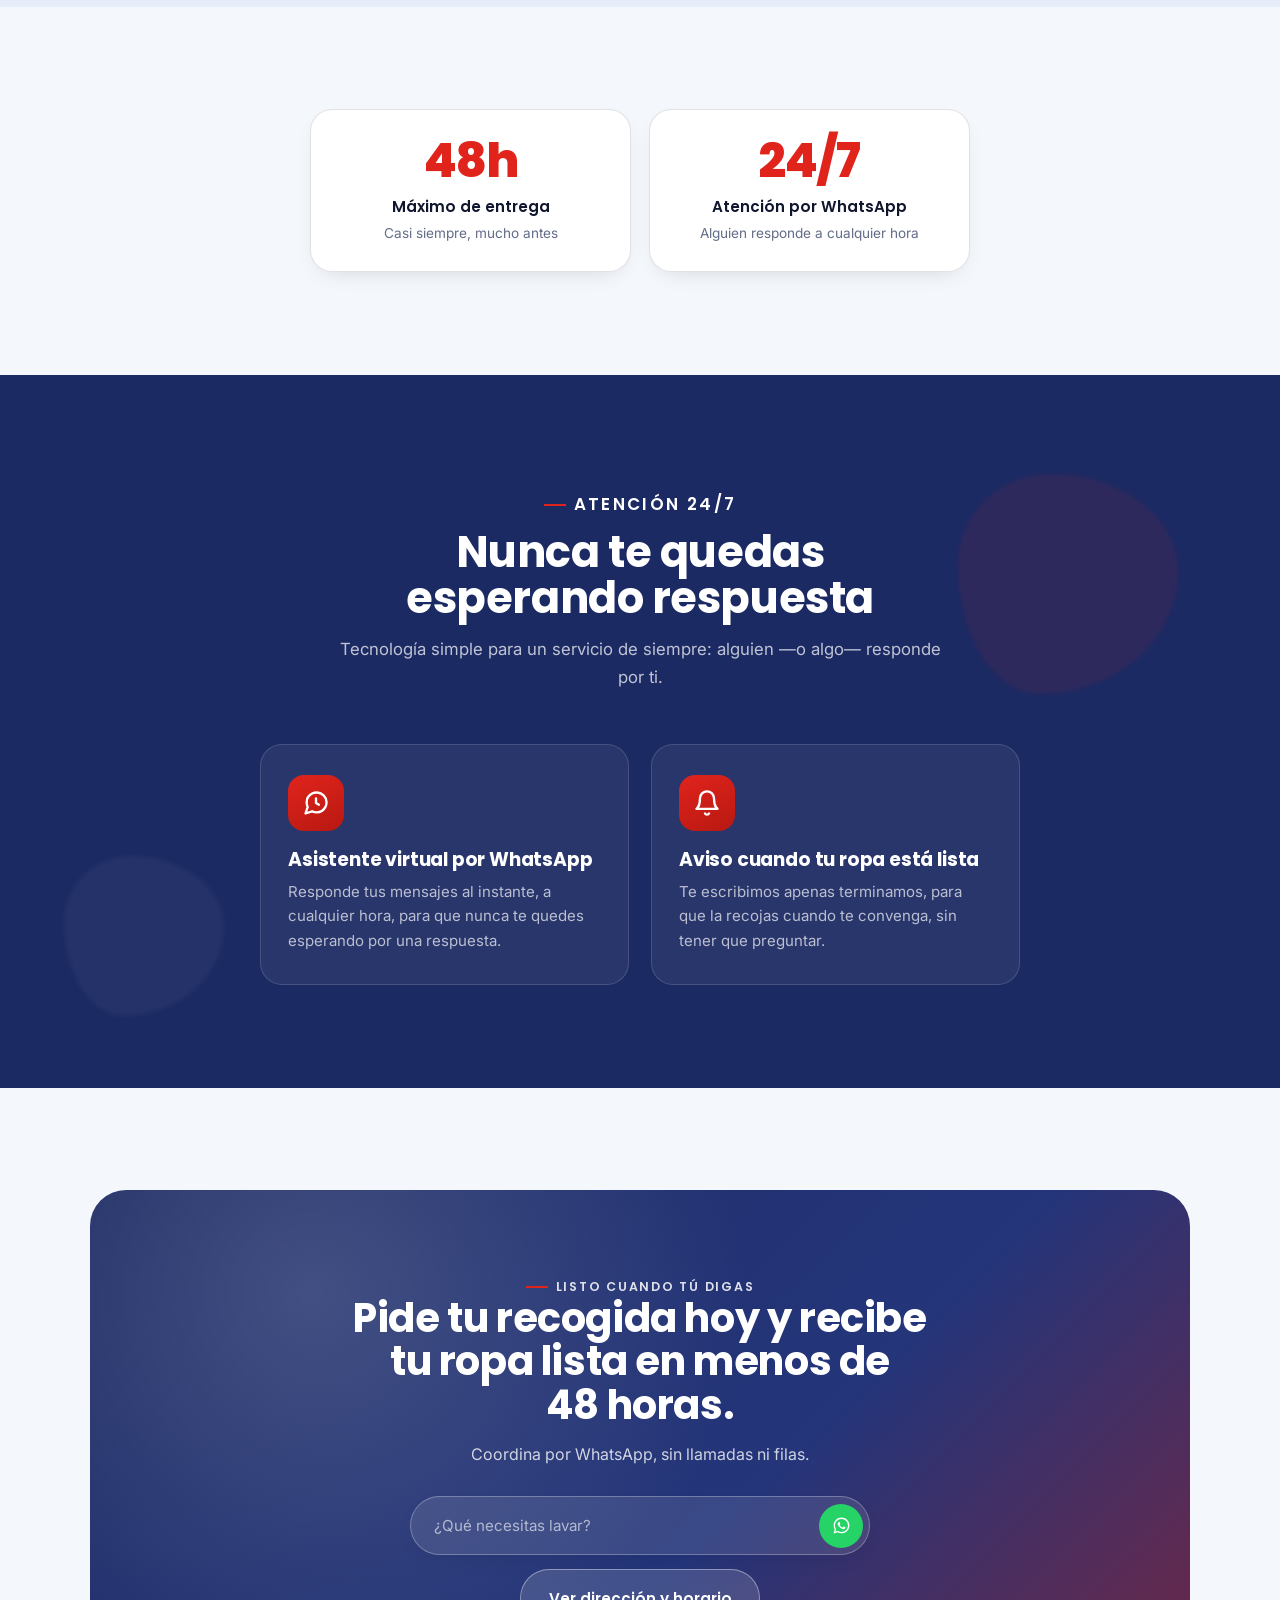
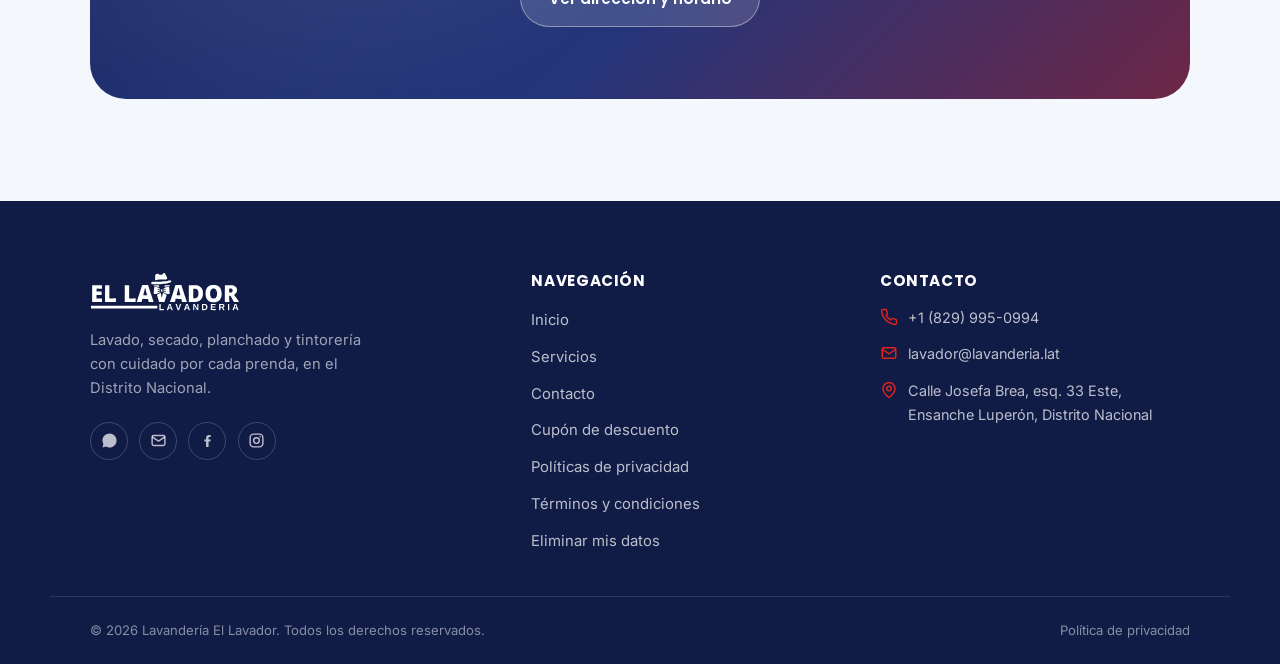
==== commit 465a7ad2: "Add files via upload" ====
--- a/index.html
+++ b/index.html
@@ -7,10 +7,10 @@
   <meta name="description" content="Lavandería El Lavador: lavado, secado, planchado, tintorería y recogida a domicilio en el Distrito Nacional, República Dominicana.">
   <link rel="canonical" href="https://lavador.lavanderia.lat/">
 
-  <link rel="icon" href="/assets/img/favicon.svg?v=20260790" type="image/svg+xml">
-  <link rel="icon" href="/assets/img/favicon-32x32.png?v=20260790" sizes="32x32" type="image/png">
-  <link rel="icon" href="/assets/img/favicon-16x16.png?v=20260790" sizes="16x16" type="image/png">
-  <link rel="apple-touch-icon" href="/assets/img/apple-touch-icon.png?v=20260790">
+  <link rel="icon" href="/assets/img/favicon.svg?v=20260792" type="image/svg+xml">
+  <link rel="icon" href="/assets/img/favicon-32x32.png?v=20260792" sizes="32x32" type="image/png">
+  <link rel="icon" href="/assets/img/favicon-16x16.png?v=20260792" sizes="16x16" type="image/png">
+  <link rel="apple-touch-icon" href="/assets/img/apple-touch-icon.png?v=20260792">
   <link rel="manifest" href="/manifest.json">
   <meta name="apple-mobile-web-app-capable" content="yes">
   <meta name="apple-mobile-web-app-title" content="El Lavador">
@@ -22,18 +22,18 @@
   <meta property="og:url" content="https://lavador.lavanderia.lat/">
   <meta property="og:title" content="Lavandería El Lavador · Lavado, secado y planchado en Santo Domingo">
   <meta property="og:description" content="Lavandería El Lavador: lavado, secado, planchado, tintorería y recogida a domicilio en el Distrito Nacional, República Dominicana.">
-  <meta property="og:image" content="https://lavador.lavanderia.lat/assets/img/og-image.png?v=20260790">
+  <meta property="og:image" content="https://lavador.lavanderia.lat/assets/img/og-image.png?v=20260792">
   <meta property="og:image:width" content="1200">
   <meta property="og:image:height" content="630">
 
   <meta name="twitter:card" content="summary_large_image">
   <meta name="twitter:title" content="Lavandería El Lavador · Lavado, secado y planchado en Santo Domingo">
   <meta name="twitter:description" content="Lavandería El Lavador: lavado, secado, planchado, tintorería y recogida a domicilio en el Distrito Nacional, República Dominicana.">
-  <meta name="twitter:image" content="https://lavador.lavanderia.lat/assets/img/og-image.png?v=20260790">
+  <meta name="twitter:image" content="https://lavador.lavanderia.lat/assets/img/og-image.png?v=20260792">
   <link rel="preconnect" href="https://fonts.googleapis.com">
   <link rel="preconnect" href="https://fonts.gstatic.com" crossorigin>
   <link rel="stylesheet" href="https://fonts.googleapis.com/css2?family=Poppins:wght@500;600;700;800&family=Inter:wght@400;500;600&display=swap">
-  <link rel="stylesheet" href="/styles.css?v=20260790">
+  <link rel="stylesheet" href="/styles.css?v=20260792">
   <script type="application/ld+json">
   {
     "@context": "https://schema.org",
@@ -41,7 +41,7 @@
     "@id": "https://lavador.lavanderia.lat/",
     "name": "Lavandería El Lavador",
     "alternateName": ["El Lavador", "Lavador Lavandería", "El Lavador Lavandería"],
-    "image": "https://lavador.lavanderia.lat/assets/img/og-image.png?v=20260790",
+    "image": "https://lavador.lavanderia.lat/assets/img/og-image.png?v=20260792",
     "logo": "https://lavador.lavanderia.lat/assets/img/logo.png",
     "url": "https://lavador.lavanderia.lat/",
     "telephone": "+1-829-995-0994",
@@ -791,6 +791,6 @@
   <script defer src="/lib/gsap.min.js"></script>
   <script defer src="/lib/ScrollTrigger.min.js"></script>
   <script defer src="/lib/manifest.js"></script>
-  <script defer src="/main.js?v=20260790"></script>
+  <script defer src="/main.js?v=20260792"></script>
 </body>
 </html>
--- a/styles.css
+++ b/styles.css
@@ -1488,3 +1488,38 @@
 .cupon-inactive { text-align: center; max-width: 460px; margin-inline: auto; }
 .cupon-inactive p { color: var(--ink-mute); margin-bottom: 1.4rem; }
 .cupon-loading { text-align: center; color: var(--ink-mute); }
+
+/* Tutorial con capturas reales debajo del título de /cupon/ */
+.cupon-tutorial { padding-top: 2.2rem; padding-bottom: 2.6rem; }
+.cupon-tutorial-title {
+  text-align: center; font-weight: 700; color: var(--navy);
+  font-size: 1rem; margin-bottom: 1.6rem;
+}
+.cupon-tutorial-grid {
+  display: grid;
+  grid-template-columns: repeat(auto-fit, minmax(200px, 1fr));
+  gap: 1.2rem;
+}
+.cupon-tutorial-card {
+  margin: 0; position: relative;
+  background: var(--paper); border: 1px solid var(--line);
+  border-radius: var(--radius); overflow: hidden;
+  box-shadow: var(--shadow-sm);
+}
+.cupon-tutorial-card img {
+  display: block; width: 100%; height: auto;
+  border-bottom: 1px solid var(--line);
+}
+.cupon-tutorial-num {
+  position: absolute; top: .7rem; left: .7rem; z-index: 1;
+  width: 26px; height: 26px; border-radius: 50%;
+  background: var(--red); color: #fff;
+  font-size: .8rem; font-weight: 800;
+  display: grid; place-items: center;
+  box-shadow: 0 4px 10px -3px rgba(224,36,28,.5);
+}
+.cupon-tutorial-card figcaption {
+  padding: .9rem 1rem 1.1rem;
+  font-size: .84rem; color: var(--ink-mute); line-height: 1.5;
+}
+.cupon-tutorial-card figcaption strong { color: var(--ink); }
